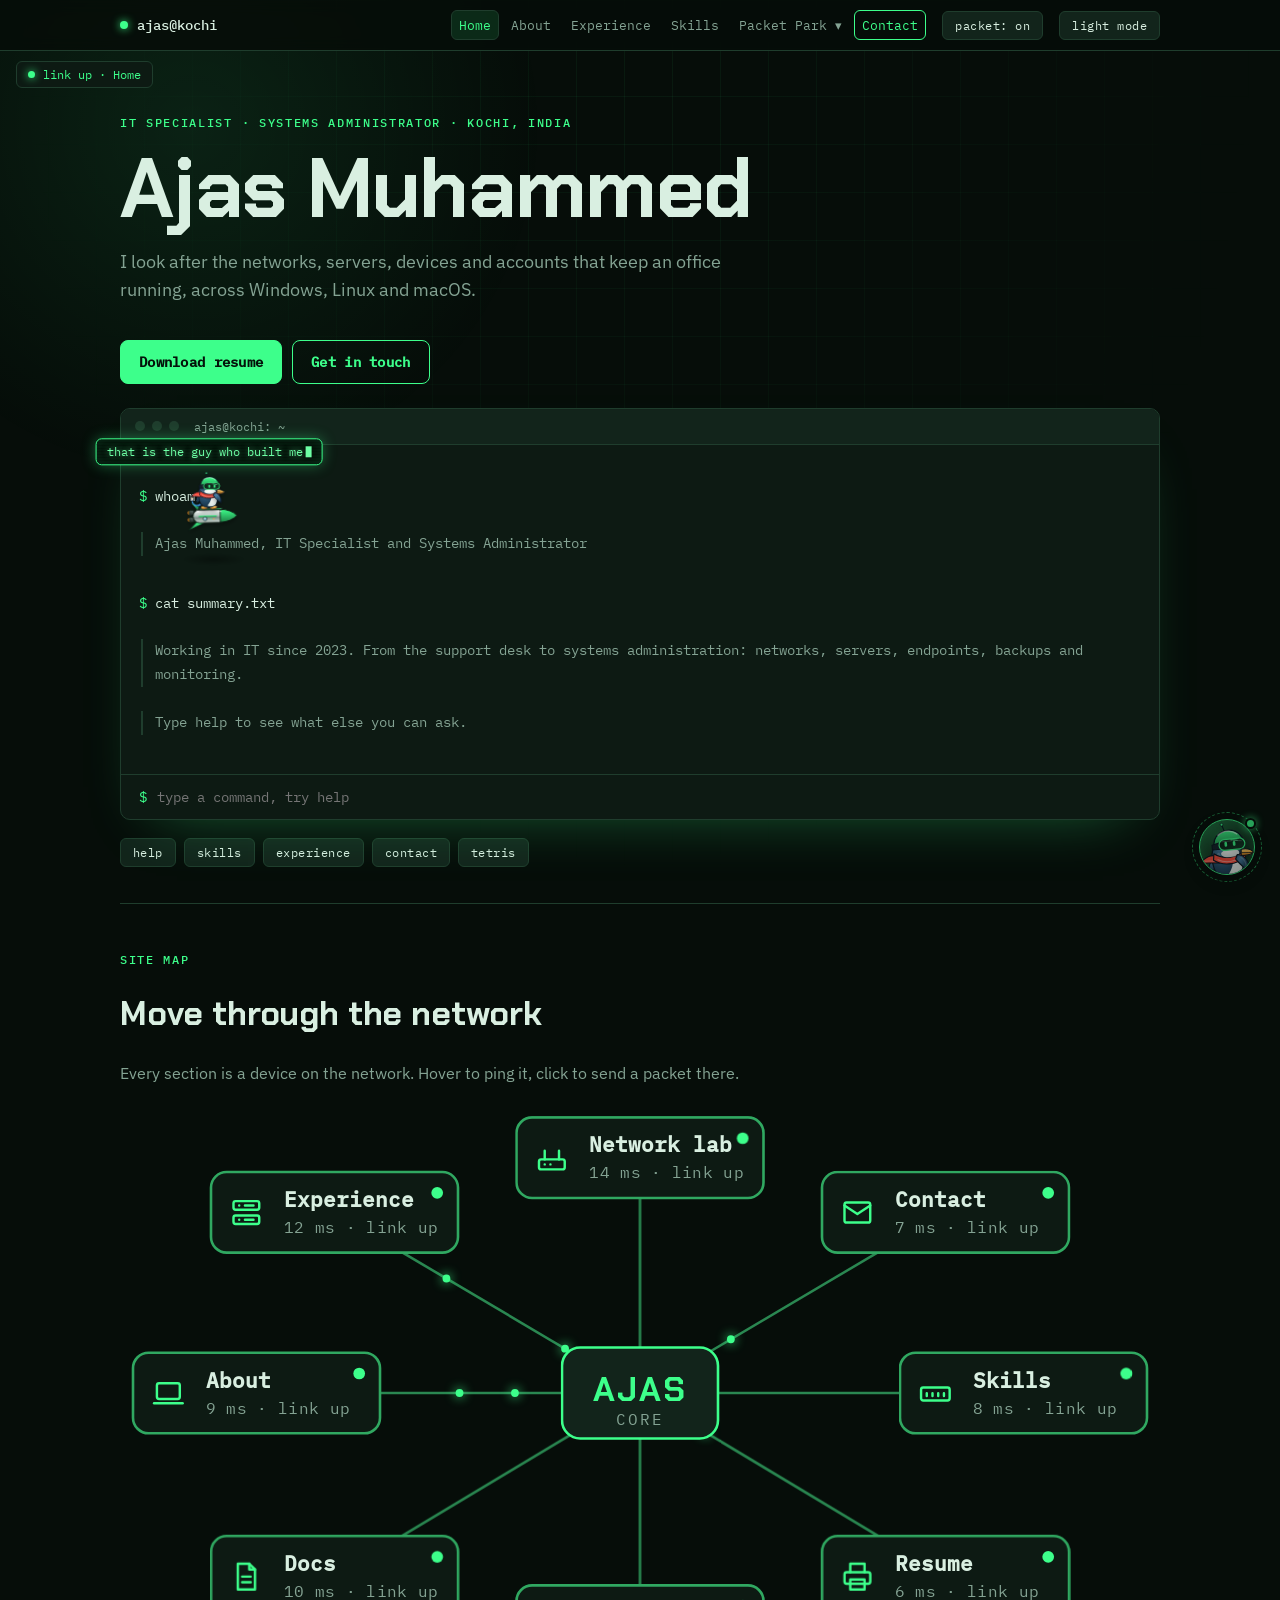
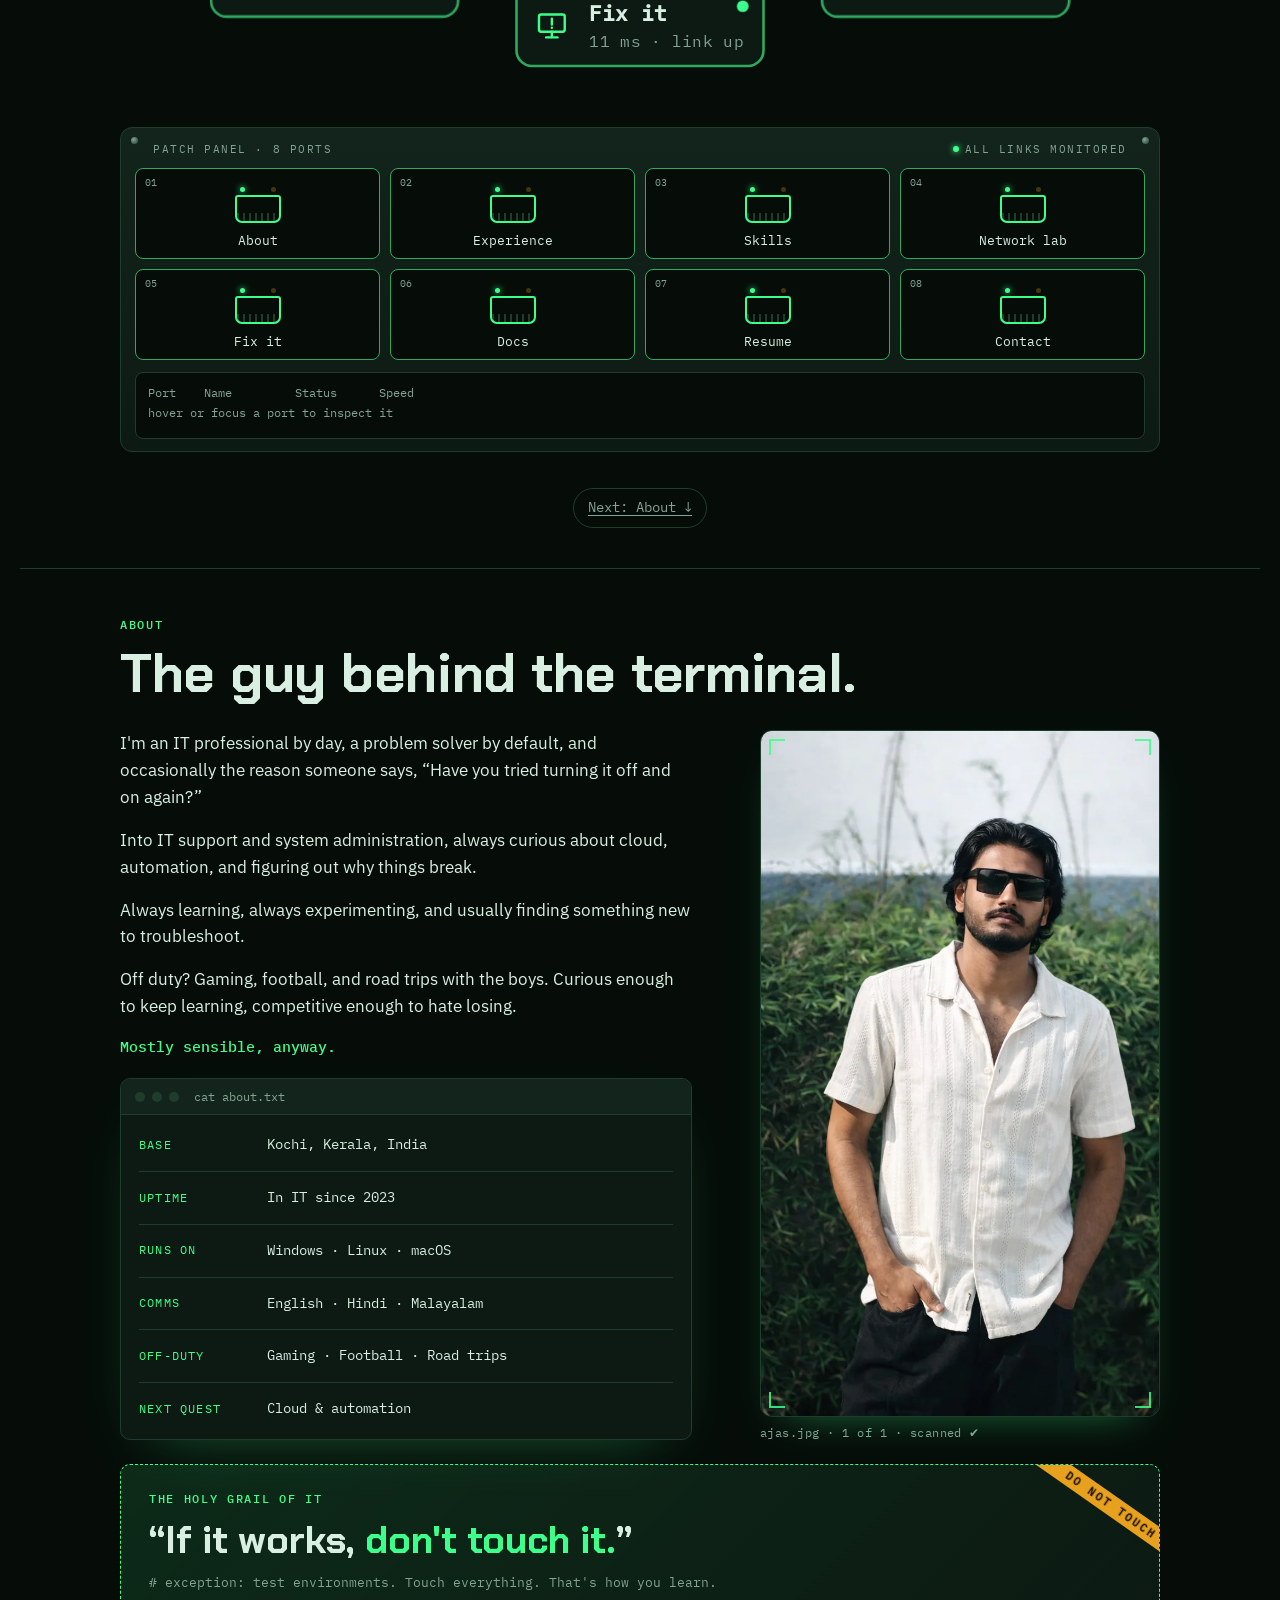
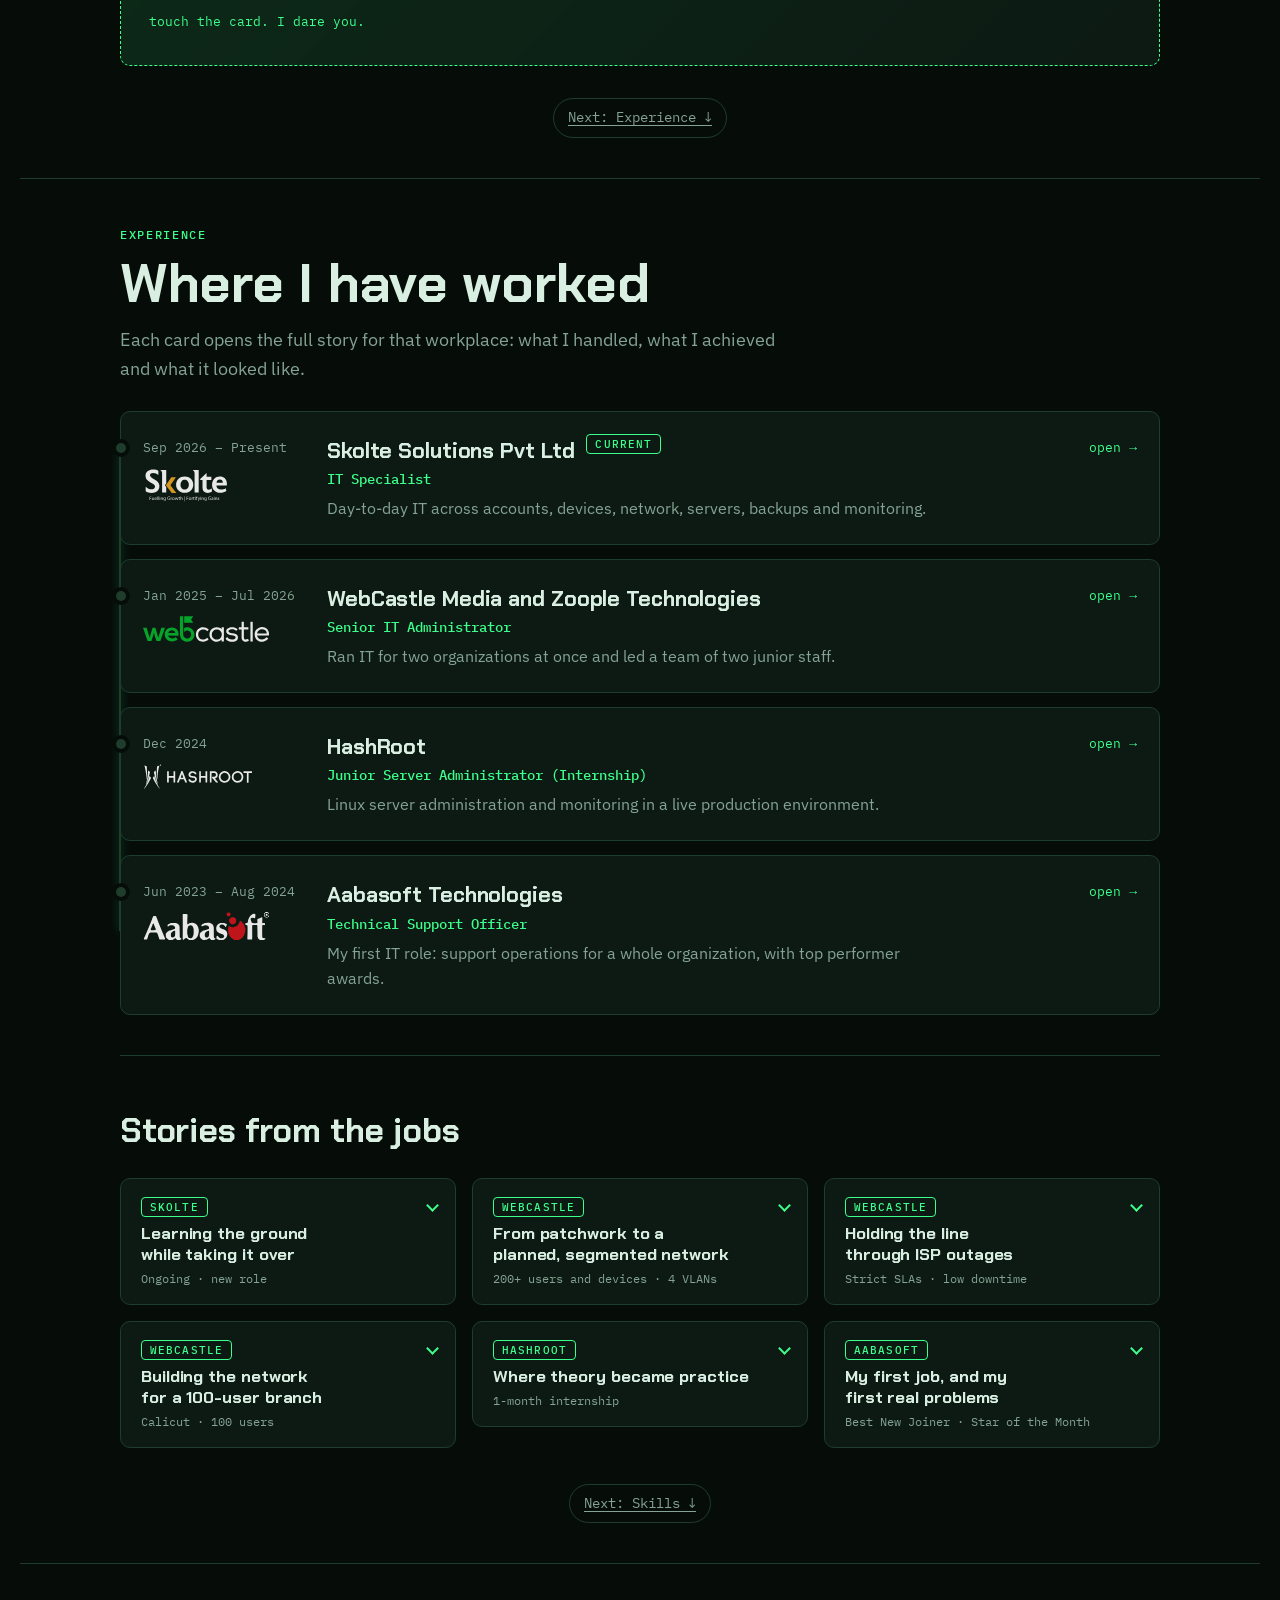
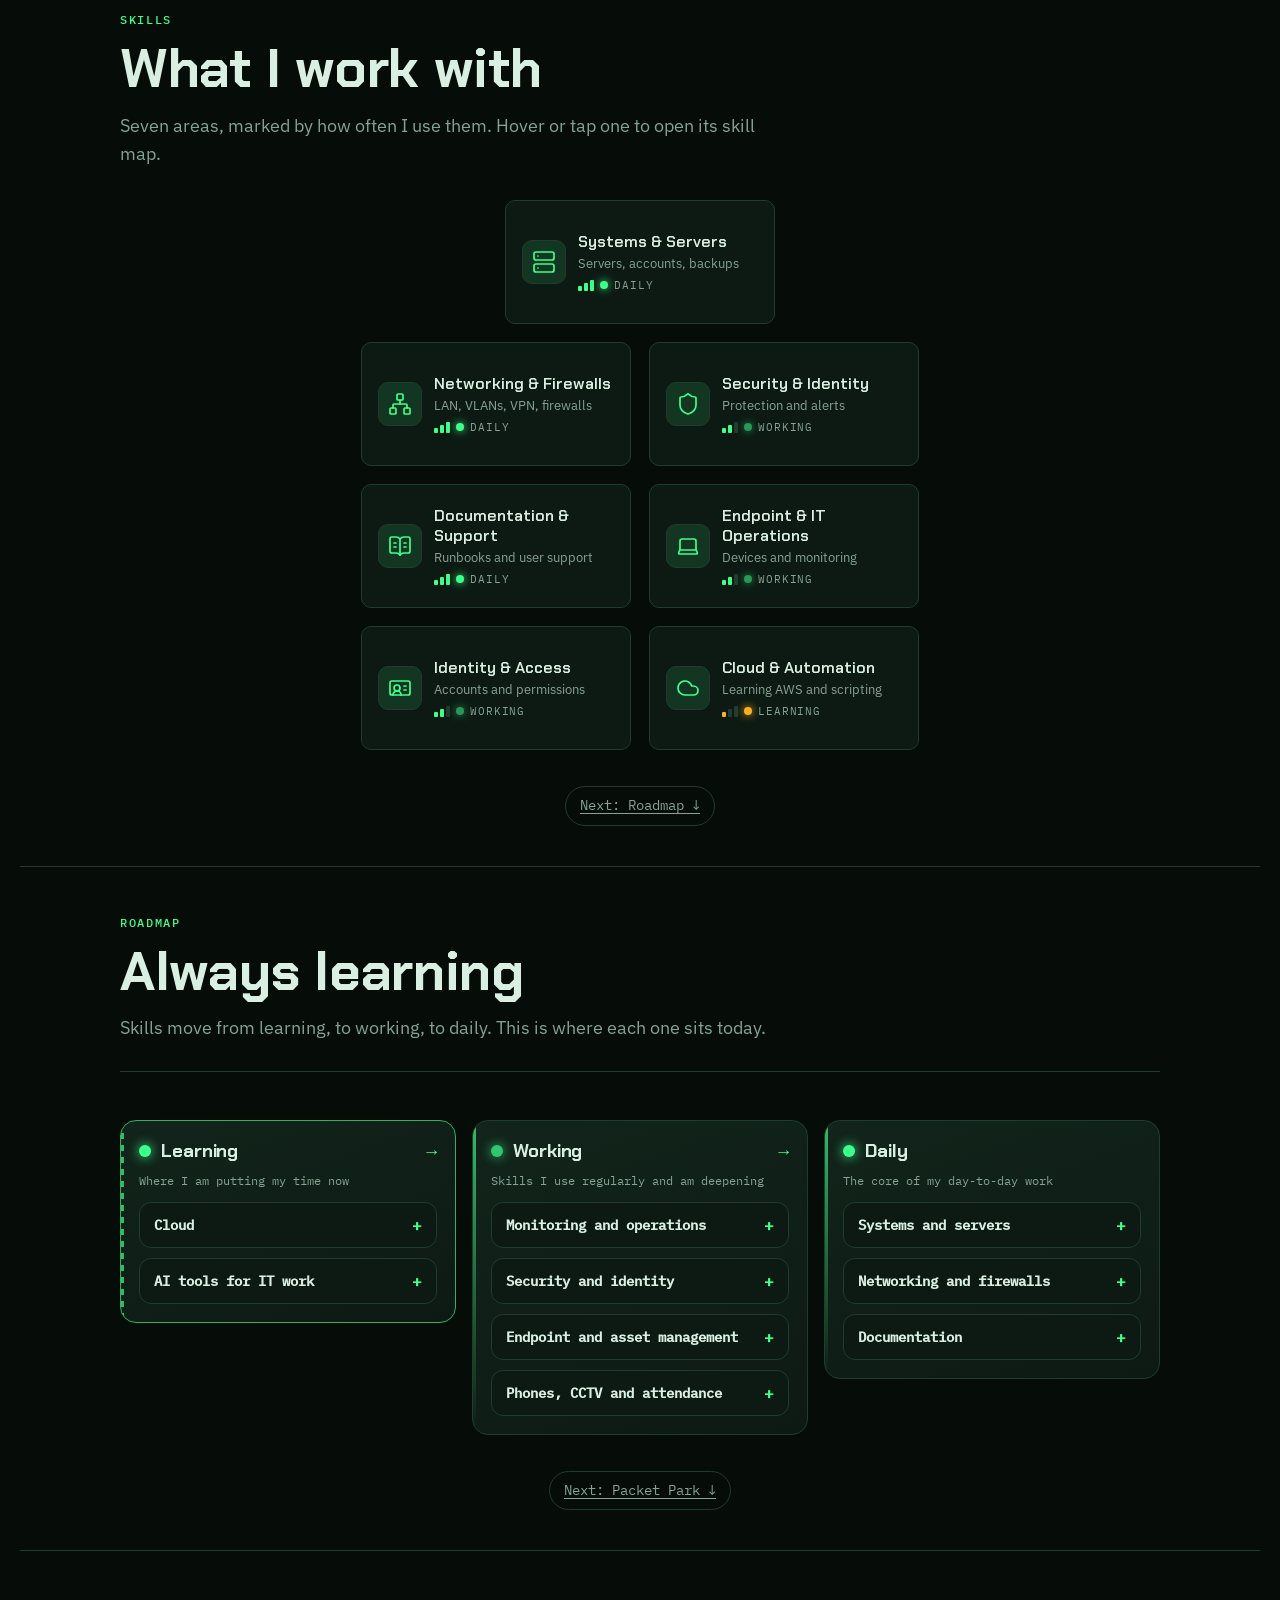
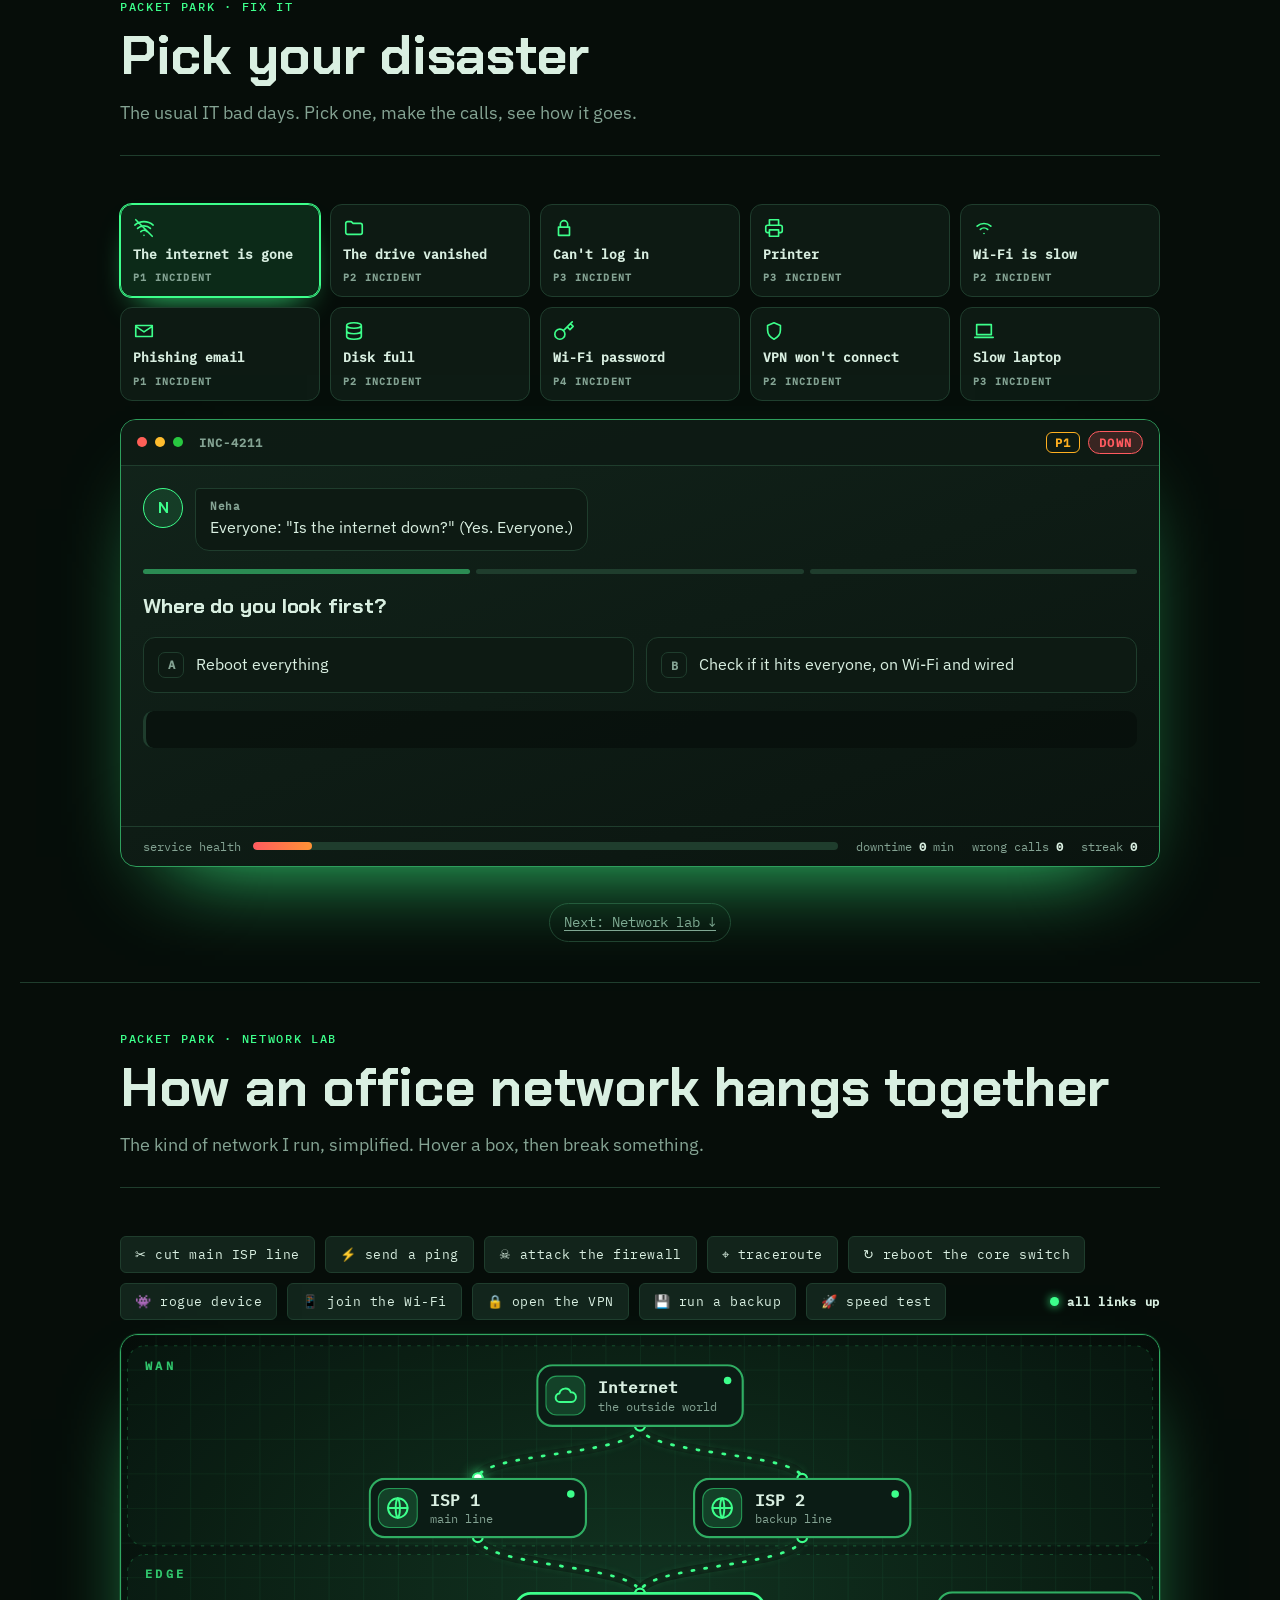
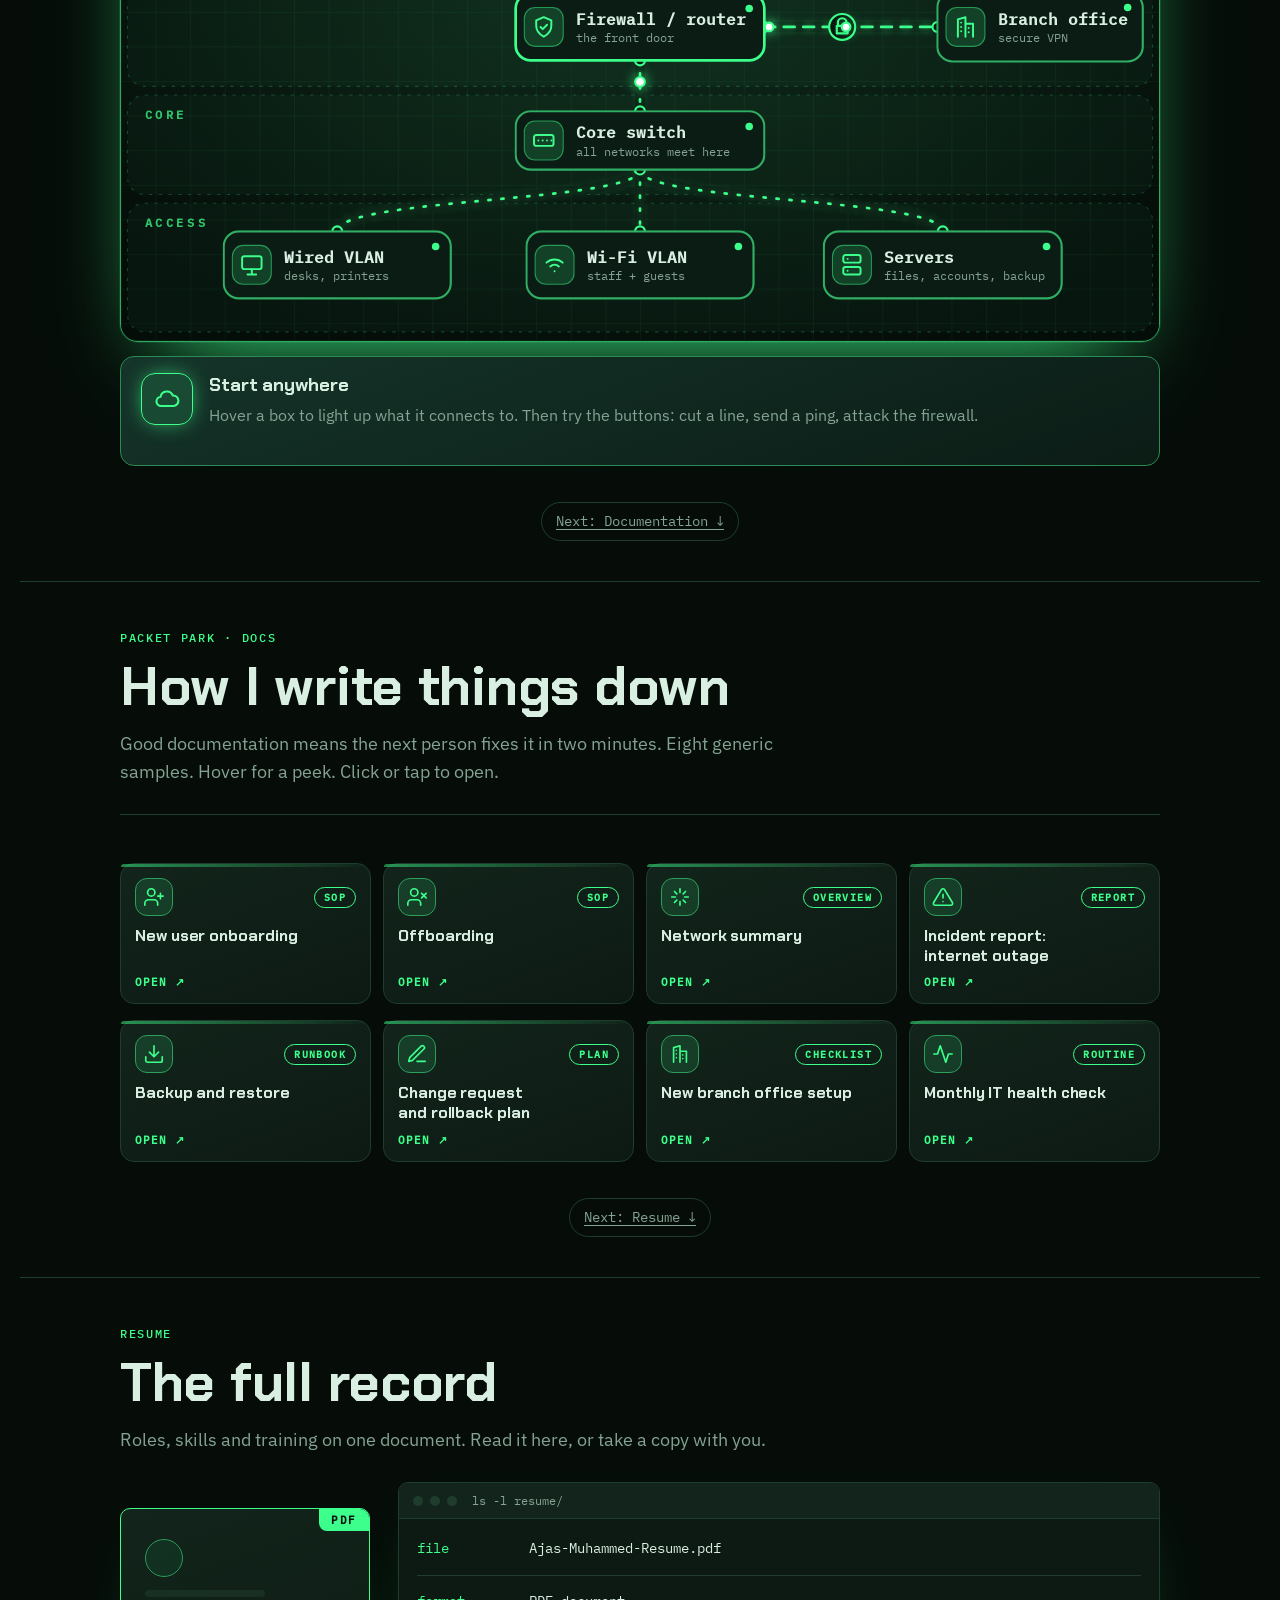
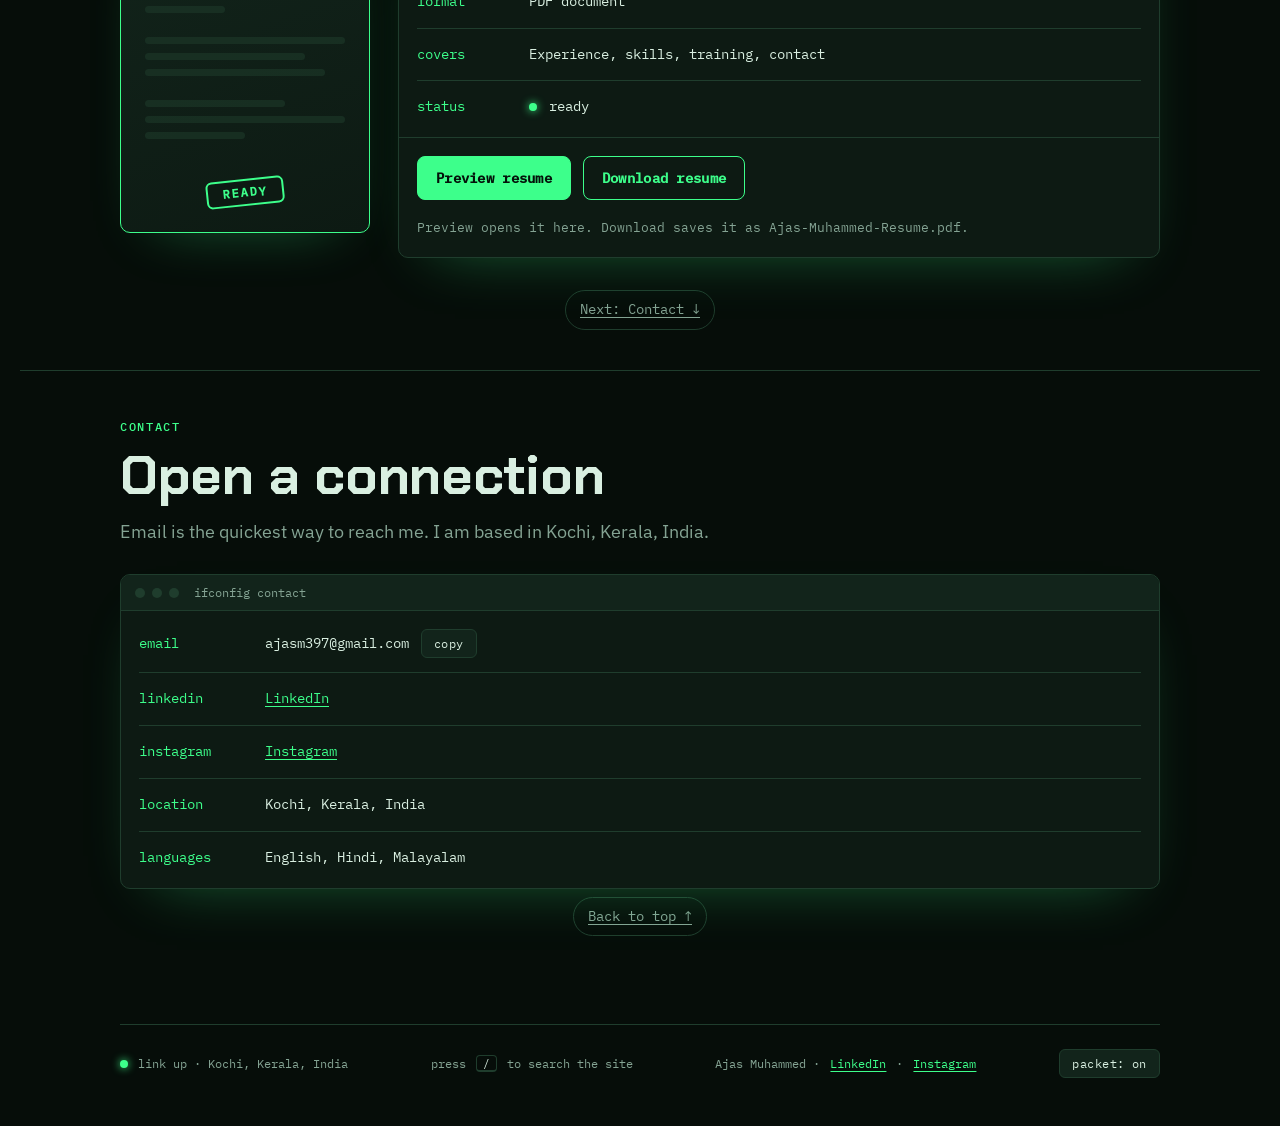
==== index.html @ b1656388 "About: use the hedge portrait, align portrait with text and facts columns Co-Authored-By: Claude Son" ====
<!doctype html>
<html lang="en">
<head>
<meta charset="utf-8">
<meta name="viewport" content="width=device-width, initial-scale=1, viewport-fit=cover">
<title>Ajas Muhammed | IT Specialist & Systems Administrator, Kochi</title>
<meta name="description" content="Ajas Muhammed, IT Specialist and Systems Administrator in Kochi, India. Servers, networks, endpoints, backups and monitoring, shown in a terminal-style portfolio with a network lab and a troubleshooting game.">
<meta name="theme-color" content="#060d09" media="(prefers-color-scheme: dark)"><meta name="theme-color" content="#eef4f0" media="(prefers-color-scheme: light)">
<link rel="icon" type="image/svg+xml" href="favicon.svg"><link rel="canonical" href="https://ajasmhd.in/">
<meta property="og:type" content="website"><meta property="og:site_name" content="Ajas Muhammed"><meta property="og:title" content="Ajas Muhammed | IT Specialist & Systems Administrator, Kochi"><meta property="og:description" content="Ajas Muhammed, IT Specialist and Systems Administrator in Kochi, India. Servers, networks, endpoints, backups and monitoring, shown in a terminal-style portfolio with a network lab and a troubleshooting game."><meta property="og:url" content="https://ajasmhd.in/"><meta property="og:image" content="https://ajasmhd.in/og.png"><meta property="og:image:width" content="1200"><meta property="og:image:height" content="630">
<meta name="twitter:card" content="summary_large_image"><meta name="twitter:title" content="Ajas Muhammed | IT Specialist & Systems Administrator, Kochi"><meta name="twitter:description" content="Ajas Muhammed, IT Specialist and Systems Administrator in Kochi, India. Servers, networks, endpoints, backups and monitoring, shown in a terminal-style portfolio with a network lab and a troubleshooting game."><meta name="twitter:image" content="https://ajasmhd.in/og.png">
<script type="application/ld+json">{"@context":"https://schema.org","@type":"Person","name":"Ajas Muhammed","jobTitle":"IT Specialist and Systems Administrator","address":{"@type":"PostalAddress","addressLocality":"Kochi","addressRegion":"Kerala","addressCountry":"IN"},"url":"https://ajasmhd.in/","sameAs":["https://www.linkedin.com/in/ajas-muhammed-pa-1413881bb"]}</script>
<link rel="stylesheet" href="fonts.css">
<link rel="stylesheet" href="styles.css"><script src="theme.js"></script><script>try{if(!sessionStorage.getItem("boot")&&!matchMedia("(prefers-reduced-motion: reduce)").matches&&(!location.hash||/^#home/.test(location.hash)))document.documentElement.classList.add("booting")}catch(e){}</script>
</head>
<body>
<a class="skip" href="#main">Skip to content</a>
<div class="linkbar" aria-hidden="true"></div>
<header class="top"><div class="wrap bar">
<a class="brand" href="index.html#home"><span class="led" aria-hidden="true"></span>ajas@kochi</a>
<nav class="nav" aria-label="Main">
<a href="index.html#home">Home</a><a href="index.html#about">About</a><a href="index.html#experience">Experience</a><a href="index.html#skills">Skills</a><div class="dd"><button class="dd-b" type="button" aria-haspopup="true" aria-expanded="false">Packet Park <span aria-hidden="true">▾</span></button><div class="dd-m"><a href="index.html#fixit">Fix it</a><a href="index.html#lab">Network lab</a><a href="index.html#docs">Docs</a></div></div><a class="cta" href="index.html#contact">Contact</a>
</nav>
<button class="chip" id="pilot-toggle-top" data-packet type="button" aria-pressed="true" aria-label="Turn Packet the penguin on or off">packet: on</button>
<button class="chip" id="theme" type="button" aria-label="Switch colour theme">light mode</button>
</div></header>
<main id="main" tabindex="-1">
<section class="part" id="home">
<section class="wrap hero">
<p class="eyebrow">IT specialist · Systems administrator · Kochi, India</p>
<h1>Ajas Muhammed</h1>
<p class="lede">I look after the networks, servers, devices and accounts that keep an office running, across Windows, Linux and macOS.</p>
<p class="hero-act"><a class="btn" href="Ajas-Muhammed-Resume.pdf" download="Ajas-Muhammed-Resume.pdf">Download resume</a><a class="btn ghost" href="index.html#contact">Get in touch</a></p>
<div class="term" id="term">
<div class="term-bar"><i></i><i></i><i></i><span>ajas@kochi: ~</span></div>
<div class="term-body" id="out" aria-live="polite">
<div class="line"><span class="ps">$ </span><span class="type t1">whoami</span></div>
<div class="res r1">Ajas Muhammed, IT Specialist and Systems Administrator</div>
<div class="line l2"><span class="ps">$ </span><span class="type t2">cat summary.txt</span></div>
<div class="res r2">Working in IT since 2023. From the support desk to systems administration: networks, servers, endpoints, backups and monitoring.</div>
<div class="res r3">Type help to see what else you can ask.</div>
</div>
<form class="prompt" id="form" autocomplete="off"><label for="cmd" class="ps">$</label><input id="cmd" type="text" spellcheck="false" autocapitalize="off" placeholder="type a command, try help"></form>
</div>
<div class="hint">
<button class="chip" type="button" data-run="help">help</button>
<button class="chip" type="button" data-run="skills">skills</button>
<button class="chip" type="button" data-run="experience">experience</button>
<button class="chip" type="button" data-run="contact">contact</button>
<button class="chip" type="button" data-run="tetris">tetris</button>
</div>
</section>
<section class="wrap block" id="map">
<p class="eyebrow">Site map</p>
<h2>Move through the network</h2>
<p class="lead">Every section is a device on the network. Hover to ping it, click to send a packet there.</p>
<div class="mapwrap"><svg class="map pre map-d" id="dmap" viewBox="0 0 800 440" role="group" aria-label="Site map. Eight sections, each a device on the network."><a class="dv" href="index.html#about" style="--i:0" aria-label="About, who is this guy, 9 ms · link up"><path class="cab" id="d0" d="M400 220 L105.0 220.0"/><circle class="pkt" r="3"><animateMotion dur="3.40s" begin="-0.00s" repeatCount="indefinite"><mpath href="#d0"/></animateMotion></circle><circle class="pkt" r="3"><animateMotion dur="4.60s" begin="-1.50s" repeatCount="indefinite" keyPoints="1;0" keyTimes="0;1" calcMode="linear"><mpath href="#d0"/></animateMotion></circle><rect class="bx" x="10" y="189" width="190" height="62" rx="12"/><g class="ic" transform="translate(24 207) scale(1.1)" fill="none" stroke="currentColor" stroke-width="1.7" stroke-linecap="round" stroke-linejoin="round"><rect x="4" y="5" width="16" height="11" rx="1.5"/><path d="M2 19h20"/></g><text class="lb" x="66" y="216">About</text><text class="s0" x="66" y="236">booting…</text><text class="s1" x="66" y="236">9 ms · link up</text><text class="s2" x="66" y="236">who is this guy</text><circle class="dot" cx="184" cy="205" r="4.5"/></a><a class="dv" href="index.html#experience" style="--i:1" aria-label="Experience, where I have worked, 12 ms · link up"><path class="cab" id="d1" d="M400 220 L165.0 81.0"/><circle class="pkt" r="3"><animateMotion dur="3.63s" begin="-0.70s" repeatCount="indefinite"><mpath href="#d1"/></animateMotion></circle><circle class="pkt" r="3"><animateMotion dur="4.77s" begin="-2.00s" repeatCount="indefinite" keyPoints="1;0" keyTimes="0;1" calcMode="linear"><mpath href="#d1"/></animateMotion></circle><rect class="bx" x="70" y="50" width="190" height="62" rx="12"/><g class="ic" transform="translate(84 68) scale(1.1)" fill="none" stroke="currentColor" stroke-width="1.7" stroke-linecap="round" stroke-linejoin="round"><rect x="3" y="4" width="18" height="6" rx="1.5"/><rect x="3" y="14" width="18" height="6" rx="1.5"/><path d="M7 7h.01M7 17h.01M11 7h6M11 17h6"/></g><text class="lb" x="126" y="77">Experience</text><text class="s0" x="126" y="97">booting…</text><text class="s1" x="126" y="97">12 ms · link up</text><text class="s2" x="126" y="97">where I have worked</text><circle class="dot" cx="244" cy="66" r="4.5"/></a><a class="dv" href="index.html#skills" style="--i:2" aria-label="Skills, what I run, 8 ms · link up"><path class="cab" id="d2" d="M400 220 L695.0 220.0"/><circle class="pkt" r="3"><animateMotion dur="3.86s" begin="-1.40s" repeatCount="indefinite"><mpath href="#d2"/></animateMotion></circle><circle class="pkt" r="3"><animateMotion dur="4.94s" begin="-2.50s" repeatCount="indefinite" keyPoints="1;0" keyTimes="0;1" calcMode="linear"><mpath href="#d2"/></animateMotion></circle><rect class="bx" x="600" y="189" width="190" height="62" rx="12"/><g class="ic" transform="translate(614 207) scale(1.1)" fill="none" stroke="currentColor" stroke-width="1.7" stroke-linecap="round" stroke-linejoin="round"><rect x="2" y="8" width="20" height="9" rx="1.5"/><path d="M6 12v2M10 12v2M14 12v2M18 12v2"/></g><text class="lb" x="656" y="216">Skills</text><text class="s0" x="656" y="236">booting…</text><text class="s1" x="656" y="236">8 ms · link up</text><text class="s2" x="656" y="236">what I run</text><circle class="dot" cx="774" cy="205" r="4.5"/></a><a class="dv" href="index.html#lab" style="--i:3" aria-label="Network lab, poke a live network, 14 ms · link up"><path class="cab" id="d3" d="M400 220 L400.0 39.0"/><circle class="pkt" r="3"><animateMotion dur="4.09s" begin="-2.10s" repeatCount="indefinite"><mpath href="#d3"/></animateMotion></circle><circle class="pkt" r="3"><animateMotion dur="5.11s" begin="-3.00s" repeatCount="indefinite" keyPoints="1;0" keyTimes="0;1" calcMode="linear"><mpath href="#d3"/></animateMotion></circle><rect class="bx" x="305" y="8" width="190" height="62" rx="12"/><g class="ic" transform="translate(319 26) scale(1.1)" fill="none" stroke="currentColor" stroke-width="1.7" stroke-linecap="round" stroke-linejoin="round"><rect x="3" y="13" width="18" height="7" rx="1.5"/><path d="M7 16.5h.01M11 16.5h.01M7 13V7M17 13V7"/></g><text class="lb" x="361" y="35">Network lab</text><text class="s0" x="361" y="55">booting…</text><text class="s1" x="361" y="55">14 ms · link up</text><text class="s2" x="361" y="55">poke a live network</text><circle class="dot" cx="479" cy="24" r="4.5"/></a><a class="dv" href="index.html#fixit" style="--i:4" aria-label="Fix it, break it, fix it, 11 ms · link up"><path class="cab" id="d4" d="M400 220 L400.0 399.0"/><circle class="pkt" r="3"><animateMotion dur="4.32s" begin="-2.80s" repeatCount="indefinite"><mpath href="#d4"/></animateMotion></circle><circle class="pkt" r="3"><animateMotion dur="5.28s" begin="-3.50s" repeatCount="indefinite" keyPoints="1;0" keyTimes="0;1" calcMode="linear"><mpath href="#d4"/></animateMotion></circle><rect class="bx" x="305" y="368" width="190" height="62" rx="12"/><g class="ic" transform="translate(319 386) scale(1.1)" fill="none" stroke="currentColor" stroke-width="1.7" stroke-linecap="round" stroke-linejoin="round"><rect x="3" y="4" width="18" height="12" rx="1.5"/><path d="M8 20h8M12 16v4M12 7v4M12 13.2h.01"/></g><text class="lb" x="361" y="395">Fix it</text><text class="s0" x="361" y="415">booting…</text><text class="s1" x="361" y="415">11 ms · link up</text><text class="s2" x="361" y="415">break it, fix it</text><circle class="dot" cx="479" cy="384" r="4.5"/></a><a class="dv" href="index.html#docs" style="--i:5" aria-label="Docs, how I write it down, 10 ms · link up"><path class="cab" id="d5" d="M400 220 L165.0 361.0"/><circle class="pkt" r="3"><animateMotion dur="4.55s" begin="-3.50s" repeatCount="indefinite"><mpath href="#d5"/></animateMotion></circle><circle class="pkt" r="3"><animateMotion dur="5.45s" begin="-4.00s" repeatCount="indefinite" keyPoints="1;0" keyTimes="0;1" calcMode="linear"><mpath href="#d5"/></animateMotion></circle><rect class="bx" x="70" y="330" width="190" height="62" rx="12"/><g class="ic" transform="translate(84 348) scale(1.1)" fill="none" stroke="currentColor" stroke-width="1.7" stroke-linecap="round" stroke-linejoin="round"><path d="M6 3h8l4 4v14H6z"/><path d="M14 3v4h4M9 12h6M9 16h6"/></g><text class="lb" x="126" y="357">Docs</text><text class="s0" x="126" y="377">booting…</text><text class="s1" x="126" y="377">10 ms · link up</text><text class="s2" x="126" y="377">how I write it down</text><circle class="dot" cx="244" cy="346" r="4.5"/></a><a class="dv" href="index.html#resume" style="--i:6" aria-label="Resume, the PDF, 6 ms · link up"><path class="cab" id="d6" d="M400 220 L635.0 361.0"/><circle class="pkt" r="3"><animateMotion dur="4.78s" begin="-4.20s" repeatCount="indefinite"><mpath href="#d6"/></animateMotion></circle><circle class="pkt" r="3"><animateMotion dur="5.62s" begin="-4.50s" repeatCount="indefinite" keyPoints="1;0" keyTimes="0;1" calcMode="linear"><mpath href="#d6"/></animateMotion></circle><rect class="bx" x="540" y="330" width="190" height="62" rx="12"/><g class="ic" transform="translate(554 348) scale(1.1)" fill="none" stroke="currentColor" stroke-width="1.7" stroke-linecap="round" stroke-linejoin="round"><path d="M7 9V3h10v6"/><rect x="3" y="9" width="18" height="8" rx="1.5"/><rect x="7" y="14" width="10" height="7"/></g><text class="lb" x="596" y="357">Resume</text><text class="s0" x="596" y="377">booting…</text><text class="s1" x="596" y="377">6 ms · link up</text><text class="s2" x="596" y="377">the PDF</text><circle class="dot" cx="714" cy="346" r="4.5"/></a><a class="dv" href="index.html#contact" style="--i:7" aria-label="Contact, say hello, 7 ms · link up"><path class="cab" id="d7" d="M400 220 L635.0 81.0"/><circle class="pkt" r="3"><animateMotion dur="5.01s" begin="-4.90s" repeatCount="indefinite"><mpath href="#d7"/></animateMotion></circle><circle class="pkt" r="3"><animateMotion dur="5.79s" begin="-5.00s" repeatCount="indefinite" keyPoints="1;0" keyTimes="0;1" calcMode="linear"><mpath href="#d7"/></animateMotion></circle><rect class="bx" x="540" y="50" width="190" height="62" rx="12"/><g class="ic" transform="translate(554 68) scale(1.1)" fill="none" stroke="currentColor" stroke-width="1.7" stroke-linecap="round" stroke-linejoin="round"><rect x="3" y="5" width="18" height="14" rx="1.5"/><path d="M3 7l9 6 9-6"/></g><text class="lb" x="596" y="77">Contact</text><text class="s0" x="596" y="97">booting…</text><text class="s1" x="596" y="97">7 ms · link up</text><text class="s2" x="596" y="97">say hello</text><circle class="dot" cx="714" cy="66" r="4.5"/></a><rect class="core-ring" x="340" y="185" width="120" height="70" rx="14"/><rect class="core" x="340" y="185" width="120" height="70" rx="14"/><text class="core-t" x="400.0" y="226.0">AJAS</text><text class="core-s" x="400.0" y="245.0">CORE</text></svg><svg class="map pre map-m" id="mmap" viewBox="0 0 400 440" role="group" aria-label="Site map. Eight sections, each a device on the network."><a class="dv" href="index.html#about" style="--i:0" aria-label="About, who is this guy, 9 ms · link up"><path class="cab" id="m0" d="M200 62 V127.0 H198"/><circle class="pkt" r="3"><animateMotion dur="3.40s" begin="-0.00s" repeatCount="indefinite"><mpath href="#m0"/></animateMotion></circle><circle class="pkt" r="3"><animateMotion dur="4.60s" begin="-1.50s" repeatCount="indefinite" keyPoints="1;0" keyTimes="0;1" calcMode="linear"><mpath href="#m0"/></animateMotion></circle><rect class="bx" x="8" y="96" width="190" height="62" rx="12"/><g class="ic" transform="translate(22 114) scale(1.1)" fill="none" stroke="currentColor" stroke-width="1.7" stroke-linecap="round" stroke-linejoin="round"><rect x="4" y="5" width="16" height="11" rx="1.5"/><path d="M2 19h20"/></g><text class="lb" x="64" y="123">About</text><text class="s0" x="64" y="143">booting…</text><text class="s1" x="64" y="143">9 ms · link up</text><text class="s2" x="64" y="143">who is this guy</text><circle class="dot" cx="182" cy="112" r="4.5"/></a><a class="dv" href="index.html#experience" style="--i:1" aria-label="Experience, where I have worked, 12 ms · link up"><path class="cab" id="m1" d="M200 62 V127.0 H202"/><circle class="pkt" r="3"><animateMotion dur="3.63s" begin="-0.70s" repeatCount="indefinite"><mpath href="#m1"/></animateMotion></circle><circle class="pkt" r="3"><animateMotion dur="4.77s" begin="-2.00s" repeatCount="indefinite" keyPoints="1;0" keyTimes="0;1" calcMode="linear"><mpath href="#m1"/></animateMotion></circle><rect class="bx" x="202" y="96" width="190" height="62" rx="12"/><g class="ic" transform="translate(216 114) scale(1.1)" fill="none" stroke="currentColor" stroke-width="1.7" stroke-linecap="round" stroke-linejoin="round"><rect x="3" y="4" width="18" height="6" rx="1.5"/><rect x="3" y="14" width="18" height="6" rx="1.5"/><path d="M7 7h.01M7 17h.01M11 7h6M11 17h6"/></g><text class="lb" x="258" y="123">Experience</text><text class="s0" x="258" y="143">booting…</text><text class="s1" x="258" y="143">12 ms · link up</text><text class="s2" x="258" y="143">where I have worked</text><circle class="dot" cx="376" cy="112" r="4.5"/></a><a class="dv" href="index.html#skills" style="--i:2" aria-label="Skills, what I run, 8 ms · link up"><path class="cab" id="m2" d="M200 62 V215.0 H198"/><circle class="pkt" r="3"><animateMotion dur="3.86s" begin="-1.40s" repeatCount="indefinite"><mpath href="#m2"/></animateMotion></circle><circle class="pkt" r="3"><animateMotion dur="4.94s" begin="-2.50s" repeatCount="indefinite" keyPoints="1;0" keyTimes="0;1" calcMode="linear"><mpath href="#m2"/></animateMotion></circle><rect class="bx" x="8" y="184" width="190" height="62" rx="12"/><g class="ic" transform="translate(22 202) scale(1.1)" fill="none" stroke="currentColor" stroke-width="1.7" stroke-linecap="round" stroke-linejoin="round"><rect x="2" y="8" width="20" height="9" rx="1.5"/><path d="M6 12v2M10 12v2M14 12v2M18 12v2"/></g><text class="lb" x="64" y="211">Skills</text><text class="s0" x="64" y="231">booting…</text><text class="s1" x="64" y="231">8 ms · link up</text><text class="s2" x="64" y="231">what I run</text><circle class="dot" cx="182" cy="200" r="4.5"/></a><a class="dv" href="index.html#lab" style="--i:3" aria-label="Network lab, poke a live network, 14 ms · link up"><path class="cab" id="m3" d="M200 62 V215.0 H202"/><circle class="pkt" r="3"><animateMotion dur="4.09s" begin="-2.10s" repeatCount="indefinite"><mpath href="#m3"/></animateMotion></circle><circle class="pkt" r="3"><animateMotion dur="5.11s" begin="-3.00s" repeatCount="indefinite" keyPoints="1;0" keyTimes="0;1" calcMode="linear"><mpath href="#m3"/></animateMotion></circle><rect class="bx" x="202" y="184" width="190" height="62" rx="12"/><g class="ic" transform="translate(216 202) scale(1.1)" fill="none" stroke="currentColor" stroke-width="1.7" stroke-linecap="round" stroke-linejoin="round"><rect x="3" y="13" width="18" height="7" rx="1.5"/><path d="M7 16.5h.01M11 16.5h.01M7 13V7M17 13V7"/></g><text class="lb" x="258" y="211">Network lab</text><text class="s0" x="258" y="231">booting…</text><text class="s1" x="258" y="231">14 ms · link up</text><text class="s2" x="258" y="231">poke a live network</text><circle class="dot" cx="376" cy="200" r="4.5"/></a><a class="dv" href="index.html#fixit" style="--i:4" aria-label="Fix it, break it, fix it, 11 ms · link up"><path class="cab" id="m4" d="M200 62 V303.0 H198"/><circle class="pkt" r="3"><animateMotion dur="4.32s" begin="-2.80s" repeatCount="indefinite"><mpath href="#m4"/></animateMotion></circle><circle class="pkt" r="3"><animateMotion dur="5.28s" begin="-3.50s" repeatCount="indefinite" keyPoints="1;0" keyTimes="0;1" calcMode="linear"><mpath href="#m4"/></animateMotion></circle><rect class="bx" x="8" y="272" width="190" height="62" rx="12"/><g class="ic" transform="translate(22 290) scale(1.1)" fill="none" stroke="currentColor" stroke-width="1.7" stroke-linecap="round" stroke-linejoin="round"><rect x="3" y="4" width="18" height="12" rx="1.5"/><path d="M8 20h8M12 16v4M12 7v4M12 13.2h.01"/></g><text class="lb" x="64" y="299">Fix it</text><text class="s0" x="64" y="319">booting…</text><text class="s1" x="64" y="319">11 ms · link up</text><text class="s2" x="64" y="319">break it, fix it</text><circle class="dot" cx="182" cy="288" r="4.5"/></a><a class="dv" href="index.html#docs" style="--i:5" aria-label="Docs, how I write it down, 10 ms · link up"><path class="cab" id="m5" d="M200 62 V303.0 H202"/><circle class="pkt" r="3"><animateMotion dur="4.55s" begin="-3.50s" repeatCount="indefinite"><mpath href="#m5"/></animateMotion></circle><circle class="pkt" r="3"><animateMotion dur="5.45s" begin="-4.00s" repeatCount="indefinite" keyPoints="1;0" keyTimes="0;1" calcMode="linear"><mpath href="#m5"/></animateMotion></circle><rect class="bx" x="202" y="272" width="190" height="62" rx="12"/><g class="ic" transform="translate(216 290) scale(1.1)" fill="none" stroke="currentColor" stroke-width="1.7" stroke-linecap="round" stroke-linejoin="round"><path d="M6 3h8l4 4v14H6z"/><path d="M14 3v4h4M9 12h6M9 16h6"/></g><text class="lb" x="258" y="299">Docs</text><text class="s0" x="258" y="319">booting…</text><text class="s1" x="258" y="319">10 ms · link up</text><text class="s2" x="258" y="319">how I write it down</text><circle class="dot" cx="376" cy="288" r="4.5"/></a><a class="dv" href="index.html#resume" style="--i:6" aria-label="Resume, the PDF, 6 ms · link up"><path class="cab" id="m6" d="M200 62 V391.0 H198"/><circle class="pkt" r="3"><animateMotion dur="4.78s" begin="-4.20s" repeatCount="indefinite"><mpath href="#m6"/></animateMotion></circle><circle class="pkt" r="3"><animateMotion dur="5.62s" begin="-4.50s" repeatCount="indefinite" keyPoints="1;0" keyTimes="0;1" calcMode="linear"><mpath href="#m6"/></animateMotion></circle><rect class="bx" x="8" y="360" width="190" height="62" rx="12"/><g class="ic" transform="translate(22 378) scale(1.1)" fill="none" stroke="currentColor" stroke-width="1.7" stroke-linecap="round" stroke-linejoin="round"><path d="M7 9V3h10v6"/><rect x="3" y="9" width="18" height="8" rx="1.5"/><rect x="7" y="14" width="10" height="7"/></g><text class="lb" x="64" y="387">Resume</text><text class="s0" x="64" y="407">booting…</text><text class="s1" x="64" y="407">6 ms · link up</text><text class="s2" x="64" y="407">the PDF</text><circle class="dot" cx="182" cy="376" r="4.5"/></a><a class="dv" href="index.html#contact" style="--i:7" aria-label="Contact, say hello, 7 ms · link up"><path class="cab" id="m7" d="M200 62 V391.0 H202"/><circle class="pkt" r="3"><animateMotion dur="5.01s" begin="-4.90s" repeatCount="indefinite"><mpath href="#m7"/></animateMotion></circle><circle class="pkt" r="3"><animateMotion dur="5.79s" begin="-5.00s" repeatCount="indefinite" keyPoints="1;0" keyTimes="0;1" calcMode="linear"><mpath href="#m7"/></animateMotion></circle><rect class="bx" x="202" y="360" width="190" height="62" rx="12"/><g class="ic" transform="translate(216 378) scale(1.1)" fill="none" stroke="currentColor" stroke-width="1.7" stroke-linecap="round" stroke-linejoin="round"><rect x="3" y="5" width="18" height="14" rx="1.5"/><path d="M3 7l9 6 9-6"/></g><text class="lb" x="258" y="387">Contact</text><text class="s0" x="258" y="407">booting…</text><text class="s1" x="258" y="407">7 ms · link up</text><text class="s2" x="258" y="407">say hello</text><circle class="dot" cx="376" cy="376" r="4.5"/></a><rect class="core-ring" x="130" y="8" width="140" height="54" rx="14"/><rect class="core" x="130" y="8" width="140" height="54" rx="14"/><text class="core-t" x="200.0" y="41.0">AJAS</text><text class="core-s" x="200.0" y="60.0">CORE</text></svg></div>
<div class="pp" role="group" aria-label="Patch panel: jump to a section"><div class="pp-bar"><span>PATCH PANEL · 8 PORTS</span><span class="pp-st"><i></i>all links monitored</span></div><div class="ports"><a class="port live" href="index.html#about" style="--i:0" data-if="Gi0/1" data-n="About" data-st="connected" data-sp="1000 full" data-d="who is this guy"><span class="num">01</span><span class="jack" aria-hidden="true"><i class="plug"></i><i class="lk"></i><i class="ac"></i></span><span class="nm">About</span></a><a class="port live" href="index.html#experience" style="--i:1" data-if="Gi0/2" data-n="Experience" data-st="connected" data-sp="1000 full" data-d="where I have worked"><span class="num">02</span><span class="jack" aria-hidden="true"><i class="plug"></i><i class="lk"></i><i class="ac"></i></span><span class="nm">Experience</span></a><a class="port live" href="index.html#skills" style="--i:2" data-if="Gi0/3" data-n="Skills" data-st="connected" data-sp="1000 full" data-d="what I run"><span class="num">03</span><span class="jack" aria-hidden="true"><i class="plug"></i><i class="lk"></i><i class="ac"></i></span><span class="nm">Skills</span></a><a class="port live" href="index.html#lab" style="--i:3" data-if="Gi0/4" data-n="Network lab" data-st="connected" data-sp="1000 full" data-d="poke a live network"><span class="num">04</span><span class="jack" aria-hidden="true"><i class="plug"></i><i class="lk"></i><i class="ac"></i></span><span class="nm">Network lab</span></a><a class="port live" href="index.html#fixit" style="--i:4" data-if="Gi0/5" data-n="Fix it" data-st="connected" data-sp="1000 full" data-d="break it, fix it"><span class="num">05</span><span class="jack" aria-hidden="true"><i class="plug"></i><i class="lk"></i><i class="ac"></i></span><span class="nm">Fix it</span></a><a class="port live" href="index.html#docs" style="--i:5" data-if="Gi0/6" data-n="Docs" data-st="connected" data-sp="1000 full" data-d="how I write it down"><span class="num">06</span><span class="jack" aria-hidden="true"><i class="plug"></i><i class="lk"></i><i class="ac"></i></span><span class="nm">Docs</span></a><a class="port live" href="index.html#resume" style="--i:6" data-if="Gi0/7" data-n="Resume" data-st="connected" data-sp="1000 full" data-d="the PDF"><span class="num">07</span><span class="jack" aria-hidden="true"><i class="plug"></i><i class="lk"></i><i class="ac"></i></span><span class="nm">Resume</span></a><a class="port live" href="index.html#contact" style="--i:7" data-if="Gi0/8" data-n="Contact" data-st="connected" data-sp="1000 full" data-d="say hello"><span class="num">08</span><span class="jack" aria-hidden="true"><i class="plug"></i><i class="lk"></i><i class="ac"></i></span><span class="nm">Contact</span></a></div><pre class="pp-con" aria-live="polite" id="pp-con"></pre></div>
</section>
<div class="wrap next"><a href="index.html#about">Next: About <span aria-hidden="true">↓</span></a></div>
</section>
<section class="part" id="about">
<section class="wrap pagehead">
<p class="eyebrow">About</p>
<h2 class="sec-title">The guy behind the terminal.</h2>
</section>
<section class="wrap about-grid">
<div class="prose">
<p>I'm an IT professional by day, a problem solver by default, and occasionally the reason someone says, “Have you tried turning it off and on again?”</p>
<p>Into IT support and system administration, always curious about cloud, automation, and figuring out why things break.</p>
<p>Always learning, always experimenting, and usually finding something new to troubleshoot.</p>
<p>Off duty? Gaming, football, and road trips with the boys. Curious enough to keep learning, competitive enough to hate losing.</p>
<p class="signoff">Mostly sensible, anyway.</p>
</div>
<div class="ab-side">
<figure class="ab-ph"><div class="ab-fr"><picture><source type="image/webp" srcset="img/ajas.webp"><img src="img/ajas.jpg" alt="Portrait of Ajas Muhammed, smiling, in a white shirt in front of pink flowers" width="800" height="1249" loading="lazy" decoding="async"></picture><i class="scanline" aria-hidden="true"></i><b class="cn tl" aria-hidden="true"></b><b class="cn tr" aria-hidden="true"></b><b class="cn bl" aria-hidden="true"></b><b class="cn br" aria-hidden="true"></b></div><figcaption>ajas.jpg · 1 of 1 · scanned ✔</figcaption></figure>
<div class="term">
<div class="term-bar"><i></i><i></i><i></i><span>cat about.txt</span></div>
<dl class="kv">
<div><dt>Base</dt><dd>Kochi, Kerala, India</dd></div>
<div><dt>Uptime</dt><dd>In IT since 2023</dd></div>
<div><dt>Runs on</dt><dd>Windows · Linux · macOS</dd></div>
<div><dt>Comms</dt><dd>English · Hindi · Malayalam</dd></div>
<div><dt>Off-duty</dt><dd>Gaming · Football · Road trips</dd></div>
<div><dt>Next quest</dt><dd>Cloud &amp; automation</dd></div>
</dl>
</div>
</div>
</section>
<section class="wrap philosophy-wrap">
<figure class="philosophy" id="philosophy" role="button" tabindex="0" aria-label="The Holy Grail of IT. Touch it to see what happens." aria-describedby="oops">
<figcaption class="eyebrow">The Holy Grail of IT</figcaption>
<blockquote>“If it works, <mark>don't touch it.</mark>”</blockquote>
<p class="note"># exception: test environments. Touch everything. That's how you learn.</p>
<div class="act"><span class="hint" id="hint">touch the card. I dare you.</span><span class="oops" id="oops" role="status" aria-live="polite"></span></div>
</figure>
</section>
<div class="wrap next"><a href="index.html#experience">Next: Experience <span aria-hidden="true">↓</span></a></div>
</section>
<section class="part" id="experience">
<section class="wrap pagehead">
<p class="eyebrow">Experience</p>
<h2 class="sec-title">Where I have worked</h2>
<p class="lede">Each card opens the full story for that workplace: what I handled, what I achieved and what it looked like.</p>
</section>
<section class="wrap devs">
<a class="dev" href="skolte.html">
<div class="when">Sep 2026 – Present<span class="lgw"><img class="lg lg-d" src="logos/skolte-dark.svg" alt="Skolte Solutions logo" width="87" height="34" loading="lazy" decoding="async"><img class="lg lg-l" src="logos/skolte-light.svg" alt="" width="87" height="34" loading="lazy" decoding="async" aria-hidden="true"></span></div>
<div><h2>Skolte Solutions Pvt Ltd <span class="tag">Current</span></h2><div class="role">IT Specialist</div>
<p class="sum">Day-to-day IT across accounts, devices, network, servers, backups and monitoring.</p></div>
<div class="go">open →</div>
</a>
<a class="dev" href="webcastle.html">
<div class="when">Jan 2025 – Jul 2026<span class="lgw"><img class="lg lg-d" src="logos/webcastle-dark.svg" alt="WebCastle Media logo" width="126" height="26" loading="lazy" decoding="async"><img class="lg lg-l" src="logos/webcastle-light.svg" alt="" width="126" height="26" loading="lazy" decoding="async" aria-hidden="true"></span></div>
<div><h2>WebCastle Media and Zoople Technologies</h2><div class="role">Senior IT Administrator</div>
<p class="sum">Ran IT for two organizations at once and led a team of two junior staff.</p></div>
<div class="go">open →</div>
</a>
<a class="dev" href="hashroot.html">
<div class="when">Dec 2024<span class="lgw"><img class="lg lg-d" src="logos/hashroot-dark.svg" alt="HashRoot logo" width="109" height="26" loading="lazy" decoding="async"><img class="lg lg-l" src="logos/hashroot-light.svg" alt="" width="109" height="26" loading="lazy" decoding="async" aria-hidden="true"></span></div>
<div><h2>HashRoot</h2><div class="role">Junior Server Administrator (Internship)</div>
<p class="sum">Linux server administration and monitoring in a live production environment.</p></div>
<div class="go">open →</div>
</a>
<a class="dev" href="aabasoft.html">
<div class="when">Jun 2023 – Aug 2024<span class="lgw"><img class="lg lg-d" src="logos/aabasoft-dark.svg" alt="Aabasoft Technologies logo" width="127" height="28" loading="lazy" decoding="async"><img class="lg lg-l" src="logos/aabasoft-light.svg" alt="" width="127" height="28" loading="lazy" decoding="async" aria-hidden="true"></span></div>
<div><h2>Aabasoft Technologies</h2><div class="role">Technical Support Officer</div>
<p class="sum">My first IT role: support operations for a whole organization, with top performer awards.</p></div>
<div class="go">open →</div>
</a>
</section>
<section class="wrap block">
<h2>Stories from the jobs</h2>
<div class="cards stories click-only">
<article class="card story" data-story>
<button class="story-h" type="button" aria-expanded="false" aria-controls="st-sk"><span class="tag">Skolte</span><h3>Learning the ground while taking it over</h3><span class="fig">Ongoing · new role</span><span class="chev" aria-hidden="true"></span></button>
<div class="story-b" id="st-sk"><div class="story-in">
<p><b>Challenge</b>Stepping into a role that covers accounts, devices, network, servers, monitoring and phones all at once, picking up from a senior colleague.</p>
<p><b>Approach</b>Working through one area at a time: learning how each is set up, keeping notes as I go, and taking on day-to-day tickets and changes while I learn.</p>
<p><b>Outcome</b>Day-to-day IT is in hand, and I am building a clear picture of the whole environment as I go.</p>
<a class="more" href="skolte.html">More on Skolte →</a>
</div></div></article>
<article class="card story" data-story>
<button class="story-h" type="button" aria-expanded="false" aria-controls="st-wc1"><span class="tag">WebCastle</span><h3>From patchwork to a planned, segmented network</h3><span class="fig">200+ users and devices · 4 VLANs</span><span class="chev" aria-hidden="true"></span></button>
<div class="story-b" id="st-wc1"><div class="story-in">
<p><b>Challenge</b>Two organisations and more than 200 users and devices were running on a patchwork of mismatched switches and modems, with no network plan and little control over traffic.</p>
<p><b>Approach</b>I made the business case for a proper router and new access points, then designed the network around VLANs that separate wired and Wi-Fi traffic. That made two VLANs per organisation and four in all. I recorded the design in network diagrams.</p>
<p><b>Outcome</b>Both organisations moved to a planned, segmented network that was easier to secure, manage and troubleshoot.</p>
<a class="more" href="webcastle.html">More on WebCastle →</a>
</div></div></article>
<article class="card story" data-story>
<button class="story-h" type="button" aria-expanded="false" aria-controls="st-wc2"><span class="tag">WebCastle</span><h3>Holding the line through ISP outages</h3><span class="fig">Strict SLAs · low downtime</span><span class="chev" aria-hidden="true"></span></button>
<div class="story-b" id="st-wc2"><div class="story-in">
<p><b>Challenge</b>Provider outages and IP address changes were a recurring threat to the business, and for a training institute and a media company, downtime meant lost work.</p>
<p><b>Approach</b>I worked to strict SLAs: failing over to the secondary connection at once to keep people working, then working with the provider’s technical team and the router vendor’s support team to fix the root problem and reconfigure the setup.</p>
<p><b>Outcome</b>Despite frequent provider issues, downtime stayed low, and work carried on over the secondary link while the primary was restored.</p>
<a class="more" href="webcastle.html">More on WebCastle →</a>
</div></div></article>
<article class="card story" data-story>
<button class="story-h" type="button" aria-expanded="false" aria-controls="st-wc3"><span class="tag">WebCastle</span><h3>Building the network for a 100-user branch</h3><span class="fig">Calicut · 100 users</span><span class="chev" aria-hidden="true"></span></button>
<div class="story-b" id="st-wc3"><div class="story-in">
<p><b>Challenge</b>Zoople opened a new branch in Calicut built for around 100 users, about 20 staff and the rest students. Its network had to be planned from scratch, away from the head office.</p>
<p><b>Approach</b>I travelled to Calicut and planned the network side of the setup on site, covering both a small team and a classroom full of students.</p>
<p><b>Outcome</b>The branch opened with a planned network sized for its full capacity.</p>
<a class="more" href="webcastle.html">More on WebCastle →</a>
</div></div></article>
<article class="card story" data-story>
<button class="story-h" type="button" aria-expanded="false" aria-controls="st-hr"><span class="tag">HashRoot</span><h3>Where theory became practice</h3><span class="fig">1-month internship</span><span class="chev" aria-hidden="true"></span></button>
<div class="story-b" id="st-hr"><div class="story-in">
<p><b>Challenge</b>A one-month internship, and my first time on real servers after learning the theory in class.</p>
<p><b>Approach</b>I worked with Linux servers day to day: monitoring performance, setting up web servers, reading logs, running health checks, and learning how servers behave behind the scenes.</p>
<p><b>Outcome</b>Classroom theory turned into working knowledge of how servers run, and a base for the server work that followed.</p>
<a class="more" href="hashroot.html">More on HashRoot →</a>
</div></div></article>
<article class="card story" data-story>
<button class="story-h" type="button" aria-expanded="false" aria-controls="st-ab"><span class="tag">Aabasoft</span><h3>My first job, and my first real problems</h3><span class="fig">Best New Joiner · Star of the Month</span><span class="chev" aria-hidden="true"></span></button>
<div class="story-b" id="st-ab"><div class="story-in">
<p><b>Challenge</b>My first professional role: an entry-level support position, solving real problems for customers and clients for the first time.</p>
<p><b>Approach</b>I took each issue as it came, learned the patterns quickly, and kept improving until the work felt natural. A satisfying first job, and a comfortable one once I had the hang of it.</p>
<p><b>Outcome</b>I grew into a strong performer, with Best Performance – New Joiner and Star of the Month three times. The role was small, but it was the stepping stone to where I am now.</p>
<a class="more" href="aabasoft.html">More on Aabasoft →</a>
</div></div></article>
</div>
</section>
<div class="wrap next"><a href="index.html#skills">Next: Skills <span aria-hidden="true">↓</span></a></div>
</section>
<section class="part" id="skills">
<section class="wrap pagehead">
<p class="eyebrow">Skills</p>
<h2 class="sec-title">What I work with</h2>
<p class="lede">Seven areas, marked by how often I use them. Hover or tap one to open its skill map.</p>
</section>
<section class="wrap block skills" id="explorer">
<div class="pyr">
<article class="card pcard" data-n="1" data-cat="systems" data-level="daily">
<button class="pc-btn" type="button" aria-expanded="false" aria-controls="net"><span class="ico" data-icon="server" aria-hidden="true"></span><span class="pc-t"><b>Systems &amp; Servers</b><small>Servers, accounts, backups</small><span class="lvl-tag"><span class="led" aria-hidden="true"></span>daily</span></span></button>
<ul class="cat-skills"><li data-icon="app-window">Windows Administration</li><li data-icon="terminal">Linux Administration</li><li data-icon="apple">macOS Support</li><li data-icon="container">Virtualisation</li><li data-icon="server-cog">Server Troubleshooting</li><li data-icon="lock-keyhole">OS Hardening</li><li data-icon="settings">Service Configuration</li><li data-icon="gauge">Performance Monitoring</li><li data-icon="heart-pulse">Log Monitoring &amp; Health Checks</li><li data-icon="package-check">Software Installation</li><li data-icon="archive-restore">Backup &amp; Recovery</li></ul>
</article>
<article class="card pcard" data-n="2" data-cat="network" data-level="daily">
<button class="pc-btn" type="button" aria-expanded="false" aria-controls="net"><span class="ico" data-icon="network" aria-hidden="true"></span><span class="pc-t"><b>Networking &amp; Firewalls</b><small>LAN, VLANs, VPN, firewalls</small><span class="lvl-tag"><span class="led" aria-hidden="true"></span>daily</span></span></button>
<ul class="cat-skills"><li data-icon="globe">TCP/IP</li><li data-icon="network">LAN &amp; WAN</li><li data-icon="waypoints">DNS &amp; DHCP</li><li data-icon="layers">VLANs &amp; Subnetting</li><li data-icon="route">Routing</li><li data-icon="ethernet-port">Switching</li><li data-icon="globe-lock">VPN / IPsec</li><li data-icon="brick-wall-shield">Firewall Management</li><li data-icon="wifi">Wi-Fi &amp; Access Points</li><li data-icon="arrow-left-right">Port Forwarding &amp; Remote Access</li><li data-icon="radio-tower">ISP Connectivity &amp; Failover</li><li data-icon="radar">Network Troubleshooting</li></ul>
</article>
<article class="card pcard" data-n="3" data-cat="security" data-level="working">
<button class="pc-btn" type="button" aria-expanded="false" aria-controls="net"><span class="ico" data-icon="shield" aria-hidden="true"></span><span class="pc-t"><b>Security &amp; Identity</b><small>Protection and alerts</small><span class="lvl-tag"><span class="led mid" aria-hidden="true"></span>working</span></span></button>
<ul class="cat-skills"><li data-icon="sliders-horizontal">Security Configuration</li><li data-icon="shield-check">Endpoint Protection</li><li data-icon="key-round">Access Control</li><li data-icon="fingerprint">Multi-Factor Authentication</li><li data-icon="list-checks">Group Policy Enforcement</li><li data-icon="gavel">IT Policy Enforcement</li><li data-icon="bell-ring">Alert Follow-up</li><li data-icon="bug">Security Troubleshooting</li><li data-icon="shield">Cybersecurity Fundamentals</li><li data-icon="siren">Incident Response Basics</li></ul>
</article>
<article class="card pcard" data-n="4" data-cat="docs" data-level="daily">
<button class="pc-btn" type="button" aria-expanded="false" aria-controls="net"><span class="ico" data-icon="book-open-text" aria-hidden="true"></span><span class="pc-t"><b>Documentation &amp; Support</b><small>Runbooks and user support</small><span class="lvl-tag"><span class="led" aria-hidden="true"></span>daily</span></span></button>
<ul class="cat-skills"><li data-icon="file-text">Technical Documentation</li><li data-icon="workflow">Network Diagrams</li><li data-icon="list-ordered">SOPs</li><li data-icon="notebook-pen">Troubleshooting Notes</li><li data-icon="library">Knowledge-Base Articles</li><li data-icon="clipboard-list">Incident Records</li><li data-icon="handshake">Handover Documentation</li><li data-icon="headset">User Support</li><li data-icon="ticket">Incident Management</li><li data-icon="search">Root Cause Analysis</li><li data-icon="git-compare">Change Management</li><li data-icon="timer">SLA Adherence</li></ul>
</article>
<article class="card pcard" data-n="5" data-cat="endpoint" data-level="working">
<button class="pc-btn" type="button" aria-expanded="false" aria-controls="net"><span class="ico" data-icon="laptop" aria-hidden="true"></span><span class="pc-t"><b>Endpoint &amp; IT Operations</b><small>Devices and monitoring</small><span class="lvl-tag"><span class="led mid" aria-hidden="true"></span>working</span></span></button>
<ul class="cat-skills"><li data-icon="tablet-smartphone">Device Enrollment</li><li data-icon="laptop">Workstation Deployment</li><li data-icon="hard-drive-download">OS Imaging</li><li data-icon="download">Software Distribution</li><li data-icon="refresh-cw">Patch Management</li><li data-icon="clipboard-check">Device Compliance</li><li data-icon="screen-share">Remote Support</li><li data-icon="boxes">Asset &amp; Licence Inventory</li><li data-icon="shopping-cart">Procurement &amp; Vendors</li><li data-icon="activity">Monitoring &amp; Alerts</li><li data-icon="cctv">Phones, CCTV &amp; Attendance</li></ul>
</article>
<article class="card pcard" data-n="6" data-cat="identity" data-level="working">
<button class="pc-btn" type="button" aria-expanded="false" aria-controls="net"><span class="ico" data-icon="id-card" aria-hidden="true"></span><span class="pc-t"><b>Identity &amp; Access</b><small>Accounts and permissions</small><span class="lvl-tag"><span class="led mid" aria-hidden="true"></span>working</span></span></button>
<ul class="cat-skills"><li data-icon="book-user">Directory Services</li><li data-icon="user-round-key">Cloud Identity</li><li data-icon="mail">Email &amp; Collaboration Admin</li><li data-icon="users">User &amp; Group Management</li><li data-icon="user-plus">Onboarding &amp; Offboarding</li><li data-icon="log-in">Sign-in Policies</li><li data-icon="badge-check">Licences &amp; Permissions</li></ul>
</article>
<article class="card pcard" data-n="7" data-cat="cloud" data-level="learning">
<button class="pc-btn" type="button" aria-expanded="false" aria-controls="net"><span class="ico" data-icon="cloud" aria-hidden="true"></span><span class="pc-t"><b>Cloud &amp; Automation</b><small>Learning AWS and scripting</small><span class="lvl-tag"><span class="led warn" aria-hidden="true"></span>learning</span></span></button>
<ul class="cat-skills"><li data-icon="cpu">EC2 Compute</li><li data-icon="share-2">VPC Networking</li><li data-icon="id-card">IAM Access</li><li data-icon="hard-drive">S3 Storage</li><li data-icon="database">RDS Databases</li><li data-icon="chart-line">CloudWatch Monitoring</li><li data-icon="square-terminal">Linux Command Line</li><li data-icon="file-terminal">Bash Scripting</li><li data-icon="sparkles">AI Tools</li></ul>
</article>
<div class="net" id="net" role="region" aria-label="Skill map" hidden>
<button class="chip net-close" type="button" aria-label="Close skill map">close</button>
<div class="net-in"><svg class="net-lines" aria-hidden="true"></svg><div class="hub" aria-hidden="true"></div><div class="tip" aria-hidden="true"></div></div>
</div>
</div>
</section>
<div class="wrap next"><a href="index.html#roadmap">Next: Roadmap <span aria-hidden="true">↓</span></a></div>
</section>
<section class="part" id="roadmap">
<section class="wrap pagehead">
<p class="eyebrow">Roadmap</p>
<h2 class="sec-title">Always learning</h2>
<p class="lede">Skills move from learning, to working, to daily. This is where each one sits today.</p>
</section>
<section class="wrap block">
<div class="rm"><div class="rm-col" data-s="learn"><div class="rm-h"><i></i><h3>Learning</h3></div><p class="rm-sub">Where I am putting my time now</p><ul><li><b>Cloud</b><span>Getting comfortable with how cloud services sit around an office network.</span></li><li><b>AI tools for IT work</b><span>Faster documentation and log reading, with every answer checked before it is trusted.</span></li></ul></div><div class="rm-col" data-s="work"><div class="rm-h"><i></i><h3>Working</h3></div><p class="rm-sub">Skills I use regularly and am deepening</p><ul><li><b>Monitoring and operations</b><span>Alerts, dashboards and routines that catch problems early.</span></li><li><b>Security and identity</b><span>Access, sign-in protection and keeping accounts tidy.</span></li><li><b>Endpoint and asset management</b><span>Keeping every device patched, tracked and accounted for.</span></li><li><b>Phones, CCTV and attendance</b><span>The office systems people rely on without thinking about them.</span></li></ul></div><div class="rm-col" data-s="daily"><div class="rm-h"><i></i><h3>Daily</h3></div><p class="rm-sub">The core of my day-to-day work</p><ul><li><b>Systems and servers</b><span>Windows, Linux and macOS, kept running.</span></li><li><b>Networking and firewalls</b><span>LANs, Wi-Fi, VPNs and keeping the edge safe.</span></li><li><b>Documentation</b><span>Writing it down so the next person fixes it in two minutes.</span></li></ul></div></div>
</section>
<div class="wrap next"><a href="index.html#fixit">Next: Packet Park <span aria-hidden="true">↓</span></a></div>
</section>
<section class="part" id="fixit">
<section class="wrap pagehead">
<p class="eyebrow">Packet Park · Fix it</p>
<h2 class="sec-title">Pick your disaster</h2>
<p class="lede">The usual IT bad days. Pick one, make the calls, see how it goes.</p>
</section>
<section class="wrap block">
<div class="fx" id="fx">
<div class="fx-pick" role="tablist" aria-label="Pick an incident"></div>
<div class="fx-con">
<div class="fx-top"><i></i><i></i><i></i><span class="fx-tk"></span><span class="fx-sev"></span><span class="fx-pill">DOWN</span></div>
<div class="fx-body" aria-live="polite">
<div class="fx-user"><div class="fx-av"></div><div class="fx-bub"><b class="fx-who"></b><span class="fx-msg"></span></div></div>
<div class="fx-steps"></div>
<h3 class="fx-q"></h3>
<div class="fx-opts"></div>
<p class="fx-log"></p>
</div>
<div class="fx-foot"><div class="fx-meter" role="img" aria-label="Service health"><span>service health</span><div class="fx-bar"><i></i></div></div><div class="fx-stat"><span>downtime <b id="fx-dt">0</b> min</span><span>wrong calls <b id="fx-wr">0</b></span></div></div>
</div>
</div>
</section>
<div class="wrap next"><a href="index.html#lab">Next: Network lab <span aria-hidden="true">↓</span></a></div>
</section>
<section class="part" id="lab">
<section class="wrap pagehead">
<p class="eyebrow">Packet Park · Network lab</p>
<h2 class="sec-title">How an office network hangs together</h2>
<p class="lede">The kind of network I run, simplified. Hover a box, then break something.</p>
</section>
<section class="wrap block">
<div class="lab" id="lab-box" data-cut="0">
<div class="lab-bar"><button class="chip" id="lab-cut" type="button" aria-pressed="false">✂ cut main ISP line</button><button class="chip" id="lab-ping" type="button">⚡ send a ping</button><button class="chip" id="lab-atk" type="button">☠ attack the firewall</button><button class="chip" id="lab-trc" type="button">⌖ traceroute</button><button class="chip" id="lab-rbt" type="button">↻ reboot the core switch</button><button class="chip" id="lab-rog" type="button">👾 rogue device</button><button class="chip" id="lab-dhcp" type="button">📱 join the Wi-Fi</button><button class="chip" id="lab-vpn" type="button">🔒 open the VPN</button><button class="chip" id="lab-bkp" type="button">💾 run a backup</button><button class="chip" id="lab-spd" type="button">🚀 speed test</button><span class="lab-state" id="lab-state"><i></i><b>all links up</b></span></div>
<div class="lab-scroll"><svg class="lab-svg" viewBox="0 0 960 560" role="group" aria-label="Network diagram: internet, two ISP lines, firewall, core switch, wired and Wi-Fi networks, servers and a branch office">
<defs><pattern id="labgrid" width="32" height="32" patternUnits="userSpaceOnUse"><path d="M32 0H0V32" class="gl"/></pattern><radialGradient id="labglow" cx="50%" cy="42%" r="65%"><stop offset="0" class="g1"/><stop offset="1" class="g2"/></radialGradient></defs><rect width="960" height="560" fill="url(#labglow)"/><rect width="960" height="560" fill="url(#labgrid)"/><g class="zone"><rect x="6" y="10" width="948" height="185" rx="16"/><text x="22" y="32">WAN</text></g><g class="zone"><rect x="6" y="203" width="948" height="122" rx="16"/><text x="22" y="225">EDGE</text></g><g class="zone"><rect x="6" y="333" width="948" height="92" rx="16"/><text x="22" y="355">CORE</text></g><g class="zone"><rect x="6" y="433" width="948" height="119" rx="16"/><text x="22" y="455">ACCESS</text></g>
<g class="lks"><g class="lk" id="l1"><path class="cab" d="M480 84 C480 112 330 108 330 133"/><path class="ln" d="M480 84 C480 112 330 108 330 133"/><circle class="pt" cx="480" cy="84" r="4.5"/><circle class="pt" cx="330" cy="133" r="4.5"/></g><g class="lk" id="l2"><path class="cab" d="M480 84 C480 112 630 108 630 133"/><path class="ln" d="M480 84 C480 112 630 108 630 133"/><circle class="pt" cx="480" cy="84" r="4.5"/><circle class="pt" cx="630" cy="133" r="4.5"/></g><g class="lk" id="l3"><path class="cab" d="M330 187 C330 215 480 212 480 239"/><path class="ln" d="M330 187 C330 215 480 212 480 239"/><circle class="pt" cx="330" cy="187" r="4.5"/><circle class="pt" cx="480" cy="239" r="4.5"/></g><g class="lk" id="l4"><path class="cab" d="M630 187 C630 215 480 212 480 239"/><path class="ln" d="M630 187 C630 215 480 212 480 239"/><circle class="pt" cx="630" cy="187" r="4.5"/><circle class="pt" cx="480" cy="239" r="4.5"/></g><g class="lk" id="l5"><path class="cab" d="M480 301 L480 348"/><path class="ln" d="M480 301 L480 348"/><circle class="pt" cx="480" cy="301" r="4.5"/><circle class="pt" cx="480" cy="348" r="4.5"/></g><g class="lk" id="l6"><path class="cab" d="M480 402 C480 432 200 428 200 459"/><path class="ln" d="M480 402 C480 432 200 428 200 459"/><circle class="pt" cx="480" cy="402" r="4.5"/><circle class="pt" cx="200" cy="459" r="4.5"/></g><g class="lk" id="l7"><path class="cab" d="M480 402 L480 459"/><path class="ln" d="M480 402 L480 459"/><circle class="pt" cx="480" cy="402" r="4.5"/><circle class="pt" cx="480" cy="459" r="4.5"/></g><g class="lk" id="l8"><path class="cab" d="M480 402 C480 432 760 428 760 459"/><path class="ln" d="M480 402 C480 432 760 428 760 459"/><circle class="pt" cx="480" cy="402" r="4.5"/><circle class="pt" cx="760" cy="459" r="4.5"/></g><g class="lk vpn" id="vpn"><path class="cab" d="M595 270 L755 270"/><path class="ln" d="M595 270 L755 270"/><circle class="pt" cx="595" cy="270" r="4.5"/><circle class="pt" cx="755" cy="270" r="4.5"/></g><g class="lock" transform="translate(667,270)"><circle r="12"/><path d="M-4 -1v-3a4 4 0 0 1 8 0v3M-5 -1h10v7h-10z" /></g></g><g class="pk"><circle r="4.5" class="pkt p1"><animateMotion dur="3.2s" begin="0s" repeatCount="indefinite" path="M480 84 C480 112 330 108 330 133 L330 187 C330 215 480 212 480 239 L480 301 L480 348 L480 402 L480 459"/></circle><circle r="4.5" class="pkt p1"><animateMotion dur="3.2s" begin="1.6s" repeatCount="indefinite" path="M480 84 C480 112 330 108 330 133 L330 187 C330 215 480 212 480 239 L480 301 L480 348 L480 402 L480 459"/></circle><circle r="4.5" class="pkt p2"><animateMotion dur="3.2s" begin="0s" repeatCount="indefinite" path="M480 84 C480 112 630 108 630 133 L630 187 C630 215 480 212 480 239 L480 301 L480 348 L480 402 L480 459"/></circle><circle r="4.5" class="pkt p2"><animateMotion dur="3.2s" begin="1.6s" repeatCount="indefinite" path="M480 84 C480 112 630 108 630 133 L630 187 C630 215 480 212 480 239 L480 301 L480 348 L480 402 L480 459"/></circle><circle r="4" class="pkt pv"><animateMotion dur="2.4s" repeatCount="indefinite" path="M595 270 L755 270"/></circle><circle r="4" class="pkt pv"><animateMotion dur="2.4s" begin="1.2s" repeatCount="indefinite" path="M755 270 L595 270"/></circle></g><g id="fxg"></g><g class="nd" id="n-net" tabindex="0" role="button" data-k="net" data-l="l1 l2" transform="translate(385,28)"><g class="in"><rect class="bx" width="190" height="56" rx="14"/><rect class="bg" x="8" y="10" width="36" height="36" rx="10"/><g class="ic" transform="translate(14,16)"><path d="M7 18a4 4 0 0 1-.5-7.97A5.5 5.5 0 0 1 17 9a4.5 4.5 0 0 1 .5 9H7z"/></g><text x="56" y="26" class="t">Internet</text><text x="56" y="42" class="sub">the outside world</text><circle class="led" cx="176" cy="14" r="3.5"/></g></g><g class="nd" id="n-isp1" tabindex="0" role="button" data-k="isp1" data-l="l1 l3" transform="translate(230,133)"><g class="in"><rect class="bx" width="200" height="54" rx="14"/><rect class="bg" x="8" y="9" width="36" height="36" rx="10"/><g class="ic" transform="translate(14,15)"><circle cx="12" cy="12" r="9"/><path d="M3 12h18M12 3c2.6 2.7 2.6 15.3 0 18M12 3c-2.6 2.7-2.6 15.3 0 18"/></g><text x="56" y="25" class="t">ISP 1</text><text x="56" y="41" class="sub">main line</text><circle class="led" cx="186" cy="14" r="3.5"/></g></g><g class="nd" id="n-isp2" tabindex="0" role="button" data-k="isp2" data-l="l2 l4" transform="translate(530,133)"><g class="in"><rect class="bx" width="200" height="54" rx="14"/><rect class="bg" x="8" y="9" width="36" height="36" rx="10"/><g class="ic" transform="translate(14,15)"><circle cx="12" cy="12" r="9"/><path d="M3 12h18M12 3c2.6 2.7 2.6 15.3 0 18M12 3c-2.6 2.7-2.6 15.3 0 18"/></g><text x="56" y="25" class="t">ISP 2</text><text x="56" y="41" class="sub">backup line</text><circle class="led" cx="186" cy="14" r="3.5"/></g></g><g class="nd hot" id="n-fw" tabindex="0" role="button" data-k="fw" data-l="l3 l4 l5 vpn" transform="translate(365,239)"><g class="in"><rect class="bx" width="230" height="62" rx="14"/><rect class="bg" x="8" y="13" width="36" height="36" rx="10"/><g class="ic" transform="translate(14,19)"><path d="M12 3l7 3v5c0 5-3 8-7 10-4-2-7-5-7-10V6l7-3z"/><path d="M9 12l2 2 4-4"/></g><text x="56" y="29" class="t">Firewall / router</text><text x="56" y="45" class="sub">the front door</text><circle class="led" cx="216" cy="14" r="3.5"/></g></g><g class="nd" id="n-br" tabindex="0" role="button" data-k="br" data-l="vpn" transform="translate(755,238)"><g class="in"><rect class="bx" width="190" height="64" rx="14"/><rect class="bg" x="8" y="14" width="36" height="36" rx="10"/><g class="ic" transform="translate(14,20)"><path d="M5 21V5l7-2v18M12 9h7v12M8 8v.01M8 12v.01M8 16v.01M15 13v.01M15 17v.01"/></g><text x="56" y="30" class="t">Branch office</text><text x="56" y="46" class="sub">secure VPN</text><circle class="led" cx="176" cy="14" r="3.5"/></g></g><g class="nd" id="n-core" tabindex="0" role="button" data-k="core" data-l="l5 l6 l7 l8" transform="translate(365,348)"><g class="in"><rect class="bx" width="230" height="54" rx="14"/><rect class="bg" x="8" y="9" width="36" height="36" rx="10"/><g class="ic" transform="translate(14,15)"><rect x="3" y="7" width="18" height="10" rx="2"/><path d="M7 12v.01M11 12v.01M15 12v.01M19 12v.01"/></g><text x="56" y="25" class="t">Core switch</text><text x="56" y="41" class="sub">all networks meet here</text><circle class="led" cx="216" cy="14" r="3.5"/></g></g><g class="nd" id="n-lan" tabindex="0" role="button" data-k="lan" data-l="l6" transform="translate(95,459)"><g class="in"><rect class="bx" width="210" height="62" rx="14"/><rect class="bg" x="8" y="13" width="36" height="36" rx="10"/><g class="ic" transform="translate(14,19)"><rect x="3" y="4" width="18" height="12" rx="2"/><path d="M8 21h8M12 16v5"/></g><text x="56" y="29" class="t">Wired VLAN</text><text x="56" y="45" class="sub">desks, printers</text><circle class="led" cx="196" cy="14" r="3.5"/></g></g><g class="nd" id="n-wifi" tabindex="0" role="button" data-k="wifi" data-l="l7" transform="translate(375,459)"><g class="in"><rect class="bx" width="210" height="62" rx="14"/><rect class="bg" x="8" y="13" width="36" height="36" rx="10"/><g class="ic" transform="translate(14,19)"><path d="M4.5 10a11 11 0 0 1 15 0M8 13.5a6 6 0 0 1 8 0M12 18v.01"/></g><text x="56" y="29" class="t">Wi-Fi VLAN</text><text x="56" y="45" class="sub">staff + guests</text><circle class="led" cx="196" cy="14" r="3.5"/></g></g><g class="nd" id="n-srv" tabindex="0" role="button" data-k="srv" data-l="l8" transform="translate(650,459)"><g class="in"><rect class="bx" width="220" height="62" rx="14"/><rect class="bg" x="8" y="13" width="36" height="36" rx="10"/><g class="ic" transform="translate(14,19)"><rect x="4" y="3" width="16" height="7" rx="2"/><rect x="4" y="14" width="16" height="7" rx="2"/><path d="M8 6.5v.01M8 17.5v.01"/></g><text x="56" y="29" class="t">Servers</text><text x="56" y="45" class="sub">files, accounts, backup</text><circle class="led" cx="206" cy="14" r="3.5"/></g></g></svg></div>
<div class="lab-info" aria-live="polite"><div class="li-ic"><svg viewBox="0 0 24 24" id="li-svg" aria-hidden="true"></svg></div><div class="li-tx"><h3 id="lab-t">Start anywhere</h3><p id="lab-d">Hover a box to light up what it connects to. Then try the buttons: cut a line, send a ping, attack the firewall.</p><div class="li-ch" id="lab-ch"></div></div></div>
</div>
</section>
<div class="wrap next"><a href="index.html#docs">Next: Documentation <span aria-hidden="true">↓</span></a></div>
</section>
<section class="part" id="docs">
<section class="wrap pagehead">
<p class="eyebrow">Packet Park · Docs</p>
<h2 class="sec-title">How I write things down</h2>
<p class="lede">Good documentation means the next person fixes it in two minutes. Eight generic samples. Hover for a peek. Click or tap to open.</p>
</section>
<section class="wrap block">
<div class="dx-cards" id="dx-cards"></div>
<dialog class="dx-dlg" id="dx-dlg" aria-label="Sample documents"><button type="button" class="dx-x" id="dx-x" aria-label="Close documents">✕</button><div class="dx" id="dx">
<aside class="dx-side"><div class="dx-search"><input type="search" id="dx-q" placeholder="search docs" aria-label="Search sample documents" autocomplete="off"></div><nav class="dx-list" id="dx-list" aria-label="Sample documents"></nav><p class="dx-empty" id="dx-empty" hidden>No match. Try "backup".</p></aside>
<article class="dx-doc" id="dx-doc" aria-live="polite"></article>
</div></dialog>
</section>
<div class="wrap next"><a href="index.html#resume">Next: Resume <span aria-hidden="true">↓</span></a></div>
</section>
<section class="part" id="resume" data-resume="Ajas-Muhammed-Resume.pdf" data-resume-name="Ajas-Muhammed-Resume.pdf">
<section class="wrap pagehead">
<p class="eyebrow">Resume</p>
<h2 class="sec-title">The full record</h2>
<p class="lede">Roles, skills and training on one document. Read it here, or take a copy with you.</p>
</section>
<section class="wrap res">
<div class="res-doc" id="res-doc" aria-hidden="true">
<span class="res-tab">PDF</span>
<div class="res-sheet"><i class="res-av"></i><i class="res-bar w60"></i><i class="res-bar w40"></i><i class="res-gap"></i><i class="res-bar"></i><i class="res-bar w80"></i><i class="res-bar w90"></i><i class="res-gap"></i><i class="res-bar w70"></i><i class="res-bar"></i><i class="res-bar w50"></i></div>
<span class="res-stamp" id="res-stamp">coming soon</span>
</div>
<div class="term res-term">
<div class="term-bar"><i></i><i></i><i></i><span>ls -l resume/</span></div>
<dl class="kv">
<div><dt>file</dt><dd>Ajas-Muhammed-Resume.pdf</dd></div>
<div><dt>format</dt><dd>PDF document</dd></div>
<div><dt>covers</dt><dd>Experience, skills, training, contact</dd></div>
<div><dt>status</dt><dd><span class="led off" id="res-led" aria-hidden="true"></span><span id="res-status">awaiting upload</span></dd></div>
</dl>
<div class="res-act">
<button class="btn" id="res-preview" type="button" aria-disabled="true" aria-describedby="res-note"><span>Preview resume</span><small class="soon">coming soon</small></button>
<a class="btn ghost" id="res-download" role="link" tabindex="0" aria-disabled="true" aria-describedby="res-note"><span>Download resume</span><small class="soon">coming soon</small></a>
</div>
<p class="res-note" id="res-note" role="status">The resume file is not available yet. Both buttons switch on once it is added. Meanwhile, <a href="index.html#contact">get in touch</a>.</p>
</div>
</section>
<div class="wrap next"><a href="index.html#contact">Next: Contact <span aria-hidden="true">↓</span></a></div>
</section>
<section class="part" id="contact">
<section class="wrap pagehead">
<p class="eyebrow">Contact</p>
<h2 class="sec-title">Open a connection</h2>
<p class="lede">Email is the quickest way to reach me. I am based in Kochi, Kerala, India.</p>
</section>
<section class="wrap">
<div class="term">
<div class="term-bar"><i></i><i></i><i></i><span>ifconfig contact</span></div>
<dl class="kv">
<div><dt>email</dt><dd><span id="mail">ajasm397@gmail.com</span><button class="chip" type="button" data-copy="#mail">copy</button></dd></div>
<div><dt>linkedin</dt><dd><a href="https://www.linkedin.com/in/ajas-muhammed-pa-1413881bb" target="_blank" rel="noopener">LinkedIn</a></dd></div>
<div><dt>instagram</dt><dd><a href="https://www.instagram.com/_ajs.z_/" target="_blank" rel="noopener">Instagram</a></dd></div>
<div><dt>location</dt><dd>Kochi, Kerala, India</dd></div>
<div><dt>languages</dt><dd>English, Hindi, Malayalam</dd></div>
</dl>
</div>
</section>
<div class="wrap next"><a href="index.html#home">Back to top <span aria-hidden="true">↑</span></a></div>
</section>
</main>
<dialog class="res-dialog" id="res-dialog" aria-labelledby="res-dlg-title">
<div class="res-dlg">
<div class="term-bar"><i></i><i></i><i></i><span id="res-dlg-title">less Ajas-Muhammed-Resume.pdf</span><button class="chip res-x" id="res-close" type="button" aria-label="Close resume preview">close</button></div>
<div class="res-view" id="res-view"></div>
<div class="res-foot"><a id="res-open" target="_blank" rel="noopener">Open in a new tab</a><a id="res-dl2">Download</a></div>
</div>
</dialog>
<footer class="wrap foot">
<span><span class="led" aria-hidden="true"></span>link up · Kochi, Kerala, India</span>
<span>Ajas Muhammed · <a href="https://www.linkedin.com/in/ajas-muhammed-pa-1413881bb" target="_blank" rel="noopener">LinkedIn</a> · <a href="https://www.instagram.com/_ajs.z_/" target="_blank" rel="noopener">Instagram</a></span>
<button class="chip" id="pilot-toggle" data-packet type="button" aria-pressed="true">packet: on</button>
</footer>
<script src="icons.js"></script><script src="app.js"></script><script src="motion.js"></script><script src="tetris.js"></script><script src="brain.js"></script><script src="pilot.js"></script>
</body>
</html>
---- fonts.css ----
/* Bundled fonts (latin subset). Licenses are in fonts/LICENSES.txt. */
@font-face{font-family:"Chakra Petch";font-style:normal;font-weight:500;font-display:swap;src:url(fonts/chakra-petch-latin-500-normal.woff2) format("woff2");}
@font-face{font-family:"Chakra Petch";font-style:normal;font-weight:600;font-display:swap;src:url(fonts/chakra-petch-latin-600-normal.woff2) format("woff2");}
@font-face{font-family:"Chakra Petch";font-style:normal;font-weight:700;font-display:swap;src:url(fonts/chakra-petch-latin-700-normal.woff2) format("woff2");}
@font-face{font-family:"IBM Plex Mono";font-style:normal;font-weight:400;font-display:swap;src:url(fonts/ibm-plex-mono-latin-400-normal.woff2) format("woff2");}
@font-face{font-family:"IBM Plex Mono";font-style:normal;font-weight:500;font-display:swap;src:url(fonts/ibm-plex-mono-latin-500-normal.woff2) format("woff2");}
@font-face{font-family:"IBM Plex Sans";font-style:normal;font-weight:400;font-display:swap;src:url(fonts/ibm-plex-sans-latin-400-normal.woff2) format("woff2");}
@font-face{font-family:"IBM Plex Sans";font-style:normal;font-weight:500;font-display:swap;src:url(fonts/ibm-plex-sans-latin-500-normal.woff2) format("woff2");}
@font-face{font-family:"IBM Plex Sans";font-style:normal;font-weight:600;font-display:swap;src:url(fonts/ibm-plex-sans-latin-600-normal.woff2) format("woff2");}
---- styles.css ----
/* Network portfolio. Dark-first with a bright green accent; light theme via data-theme="light".
   Mono labels, 1px line panels, motion kept to a few deliberate moments. */
:root {
  --bg: #060d09;
  --bg2: #0a140f;
  --panel: #0d1a13;
  --panel2: #12241b;
  --fg: #d9efe1;
  --muted: #84a393;
  --line: #1f3d2d;
  --accent: #3dff8b;
  --accent-ink: #04120a;
  --accent-dim: rgba(61, 255, 139, 0.12);
  --warn: #ffb020;
  --grid: rgba(61, 255, 139, 0.06);
  --font-display: "Chakra Petch", "Arial Narrow", Arial, sans-serif;
  --font-body: "IBM Plex Sans", system-ui, -apple-system, "Segoe UI", sans-serif;
  --font-mono: "IBM Plex Mono", ui-monospace, "SF Mono", Menlo, Consolas, monospace;
  color-scheme: dark;
  padding-top: env(safe-area-inset-top, 0px);
  padding-bottom: env(safe-area-inset-bottom, 0px);
}
:root[data-theme="light"] {
  --bg: #eef4f0;
  --bg2: #e4ece7;
  --panel: #ffffff;
  --panel2: #f2f7f4;
  --fg: #0c1a13;
  --muted: #4a6457;
  --line: #c2d4c9;
  --accent: #067a3c;
  --accent-ink: #ffffff;
  --accent-dim: rgba(6, 122, 60, 0.1);
  --warn: #9a5b00;
  --grid: rgba(6, 122, 60, 0.07);
  color-scheme: light;
}
* { box-sizing: border-box; }
[hidden] { display: none !important; }
img { max-width: 100%; }
body {
  margin: 0;
  background: var(--bg);
  color: var(--fg);
  font: 400 16px/1.6 var(--font-body);
  padding-inline: 20px;
  padding-block: 0;
}
body::before {
  content: "";
  position: fixed;
  inset: 0;
  z-index: -1;
  pointer-events: none;
  background-image: linear-gradient(var(--grid) 1px, transparent 1px), linear-gradient(90deg, var(--grid) 1px, transparent 1px);
  background-size: 48px 48px;
  -webkit-mask-image: radial-gradient(ellipse at 50% 0%, #000, transparent 70%);
  mask-image: radial-gradient(ellipse at 50% 0%, #000, transparent 70%);
}
::selection { background: var(--accent); color: var(--accent-ink); }
a { color: var(--accent); text-underline-offset: 3px; }
a:focus-visible, button:focus-visible, input:focus-visible { outline: 2px solid var(--accent); outline-offset: 3px; }
h1, h2, h3 { font-family: var(--font-display); margin: 0; text-wrap: balance; letter-spacing: -0.005em; }
p { margin: 0; }
.wrap { max-width: 1040px; margin-inline: auto; }

/* top bar */
.top {
  position: sticky;
  top: env(safe-area-inset-top, 0px);
  z-index: 10;
  margin-inline: -20px;
  padding-inline: 20px;
  background: color-mix(in srgb, var(--bg) 88%, transparent);
  -webkit-backdrop-filter: blur(8px);
  backdrop-filter: blur(8px);
  border-bottom: 1px solid var(--line);
}
.bar { display: flex; flex-wrap: wrap; align-items: center; gap: 8px 16px; padding-block: 10px; }
.brand { display: flex; align-items: center; gap: 9px; font: 500 14px var(--font-mono); color: var(--fg); text-decoration: none; }
.nav { display: flex; flex-wrap: wrap; gap: 4px; margin-left: auto; }
.nav a { font: 13px var(--font-mono); padding: 6px 12px; border: 1px solid transparent; border-radius: 6px; color: var(--muted); text-decoration: none; }
.nav a:hover { color: var(--fg); }
.nav a[aria-current="page"] { color: var(--accent); border-color: var(--line); background: var(--accent-dim); }
.led { width: 8px; height: 8px; border-radius: 50%; background: var(--accent); box-shadow: 0 0 8px var(--accent); display: inline-block; flex: none; }
.led.off { background: var(--line); box-shadow: none; }

/* shared bits */
.eyebrow { font: 500 12px var(--font-mono); letter-spacing: 0.14em; text-transform: uppercase; color: var(--accent); }
.lede { color: var(--muted); max-width: 60ch; font-size: 1.1rem; }
.lead { color: var(--muted); max-width: 62ch; }
.chip {
  font: 12px var(--font-mono);
  letter-spacing: 0.04em;
  background: var(--panel2);
  color: var(--fg);
  border: 1px solid var(--line);
  border-radius: 6px;
  padding: 6px 12px;
  cursor: pointer;
}
.chip:hover { border-color: var(--accent); color: var(--accent); }
.hero { padding-block: 64px 36px; display: flex; flex-direction: column; gap: 18px; }
.hero h1 { font-size: clamp(2.6rem, 9vw, 5.2rem); line-height: 0.98; font-weight: 700; letter-spacing: -0.02em; }
.pagehead { padding-block: 48px 28px; display: flex; flex-direction: column; gap: 14px; }
.pagehead h1, .pagehead h2.sec-title { font-size: clamp(2rem, 6vw, 3.4rem); line-height: 1.04; font-weight: 700; }
.block { padding-block: 48px 28px; display: flex; flex-direction: column; gap: 20px; border-top: 1px solid var(--line); }
.block h2 { font-size: clamp(1.5rem, 4vw, 2.1rem); font-weight: 700; }
.crumbs { font: 13px var(--font-mono); color: var(--muted); }
.meta { display: flex; flex-wrap: wrap; gap: 6px 20px; font: 13px var(--font-mono); color: var(--muted); list-style: none; margin: 0; padding: 0; }
.tag { font: 500 11px var(--font-mono); letter-spacing: 0.1em; text-transform: uppercase; color: var(--accent); border: 1px solid var(--accent); border-radius: 4px; padding: 2px 8px; align-self: flex-start; }

/* terminal */
.term { border: 1px solid var(--line); border-radius: 10px; background: var(--panel); overflow: hidden; box-shadow: 0 24px 60px -36px color-mix(in srgb, var(--accent) 40%, transparent); }
.term-bar { display: flex; align-items: center; gap: 7px; padding: 10px 14px; border-bottom: 1px solid var(--line); background: var(--panel2); font: 12px var(--font-mono); color: var(--muted); }
.term-bar i { width: 10px; height: 10px; border-radius: 50%; background: var(--line); display: inline-block; }
.term-bar span { margin-left: 8px; }
.term-body { padding: 16px 18px; font: 14px/1.7 var(--font-mono); max-height: 340px; overflow: auto; white-space: pre-wrap; overflow-wrap: anywhere; }
.term-body .res { display: block; grid-template-columns: none; gap: 0; align-items: normal; justify-items: start; padding: 0; color: var(--muted); }
.term-body .res { border-left: 2px solid var(--line); padding-left: 12px; margin-left: 2px; }
.term-body .res.hd { color: var(--fg); margin-top: 8px; padding-top: 2px; font-size: 0.86em; letter-spacing: 0.08em; text-transform: uppercase; border-left-color: var(--accent); }
.term-body .res.row { display: grid; grid-template-columns: 11ch minmax(0, 1fr); column-gap: 12px; white-space: normal; justify-items: start; }
.term-body .res .cm { color: var(--accent); }
.term-body .line { display: flex; gap: 0; }
.term-body .line .ps { flex: none; }
.term-body .res.hd:first-child { margin-top: 0; }
.term-body .line { margin-top: 12px; color: var(--fg); }
.term-body > .line:first-child { margin-top: 0; }
.term-body .res a { color: var(--accent); text-decoration: underline; text-decoration-color: color-mix(in srgb, var(--accent) 40%, transparent); text-underline-offset: 3px; }
.term-body .res a:hover { text-decoration-color: var(--accent); }
.term-body { scrollbar-width: thin; scrollbar-color: var(--line) transparent; }
.ps { color: var(--accent); }
.prompt { display: flex; align-items: center; gap: 8px; padding: 12px 18px; border-top: 1px solid var(--line); font: 14px var(--font-mono); }
.prompt input { flex: 1; min-width: 0; background: transparent; border: 0; color: var(--fg); font: inherit; caret-color: var(--accent); outline: none; }
.prompt:focus-within { background: var(--accent-dim); border-top-color: var(--accent); }
.prompt { transition: border-color .2s, background .2s; }
.hint { display: flex; flex-wrap: wrap; gap: 8px; }
.type { display: inline-block; vertical-align: bottom; overflow: hidden; white-space: nowrap; }

/* network map */
.map { width: 100%; height: auto; display: block; }
.cable { stroke: var(--line); stroke-width: 2; fill: none; }
.cable.off { stroke-dasharray: 3 7; }
.cable.live { stroke: color-mix(in srgb, var(--accent) 45%, var(--line)); }
.flow { stroke: var(--accent); stroke-width: 3; fill: none; stroke-dasharray: 4 18; stroke-linecap: round; }
.core { fill: var(--panel2); stroke: var(--accent); stroke-width: 2; }
.core-t { fill: var(--accent); font: 700 26px var(--font-display); text-anchor: middle; letter-spacing: 0.08em; }
.node rect { fill: var(--panel); stroke: var(--line); stroke-width: 2; transition: stroke 0.2s; }
.node text { fill: var(--fg); font: 500 20px var(--font-mono); text-anchor: middle; }
.node .sub { fill: var(--muted); font-size: 13px; letter-spacing: 0.08em; text-transform: uppercase; }
.node .dot { fill: var(--line); }
.node.live rect { stroke: var(--accent); }
.node.live .dot { fill: var(--accent); }
.node.off text { fill: var(--muted); }
.node.off rect { stroke-dasharray: 5 6; }
.node.live { cursor: pointer; }
.node.live:hover rect, .node.live:focus-visible rect { fill: var(--accent-dim); stroke-width: 3; filter: drop-shadow(0 0 8px var(--accent)); }
.node:focus-visible { outline: none; }
.ports { display: grid; grid-template-columns: repeat(auto-fit, minmax(128px, 1fr)); gap: 10px; }
.port { display: flex; flex-direction: column; gap: 10px; padding: 12px; min-width: 0; border: 1px solid var(--line); border-radius: 8px; background: var(--panel); color: var(--fg); text-decoration: none; font: 13px var(--font-mono); }
.port .jack { height: 26px; border: 2px solid var(--line); border-radius: 3px 3px 7px 7px; background: repeating-linear-gradient(90deg, var(--line) 0 2px, transparent 2px 6px) bottom / 100% 8px no-repeat, var(--bg); }
.port .st { display: flex; align-items: center; gap: 8px; color: var(--muted); font-size: 12px; }
.port.live { border-color: color-mix(in srgb, var(--accent) 55%, var(--line)); }
.port.live .jack { border-color: var(--accent); }
.port.live:hover { background: var(--accent-dim); }
.port.off { opacity: 0.7; }
@media (min-width: 720px) { .ports { grid-template-columns: repeat(4, minmax(0, 1fr)); } }

/* experience cards */
.devs { display: flex; flex-direction: column; gap: 14px; padding-bottom: 40px; }
.dev { display: grid; grid-template-columns: 160px minmax(0, 1fr) auto; gap: 6px 24px; align-items: start; padding: 22px; border: 1px solid var(--line); border-radius: 10px; background: var(--panel); color: var(--fg); text-decoration: none; }
.dev:hover { border-color: var(--accent); background: var(--panel2); }
.dev .when { font: 13px var(--font-mono); color: var(--muted); padding-top: 5px; }
.dev h2 { font-size: 1.35rem; display: flex; flex-wrap: wrap; align-items: center; gap: 4px 12px; }
.dev .role { color: var(--accent); font: 500 14px var(--font-mono); margin-top: 2px; }
.dev p.sum { color: var(--muted); margin-top: 8px; max-width: 60ch; }
.dev .go { font: 13px var(--font-mono); color: var(--accent); padding-top: 5px; white-space: nowrap; }

/* company pages */
.handled { list-style: none; margin: 0; padding: 0; display: grid; gap: 10px; max-width: 72ch; }
.handled li { position: relative; padding-left: 22px; }
.handled li::before { content: ">"; position: absolute; left: 0; color: var(--accent); font-family: var(--font-mono); }
.cards { display: grid; grid-template-columns: repeat(auto-fit, minmax(260px, 1fr)); gap: 16px; }
.card { display: flex; flex-direction: column; gap: 10px; min-width: 0; padding: 22px; border: 1px solid var(--line); border-radius: 10px; background: var(--panel); }
.card h3 { font-size: 1.15rem; }
.card p { color: var(--muted); font-size: 15px; }
.card.win { border-color: var(--accent); background: linear-gradient(180deg, var(--accent-dim), var(--panel)); }
.card .yr { font: 500 12px var(--font-mono); letter-spacing: 0.1em; text-transform: uppercase; color: var(--accent); }
.photos { border: 1px dashed var(--line); border-radius: 10px; padding: 36px 20px; text-align: center; color: var(--muted); font: 13px var(--font-mono); }
.back { padding-block: 28px 8px; }
.note { color: var(--muted); font: 13px var(--font-mono); }

/* contact */
.kv { margin: 0; padding: 4px 18px; font: 14px/1.7 var(--font-mono); }
.kv > div { display: grid; grid-template-columns: 110px minmax(0, 1fr); gap: 4px 16px; padding: 14px 0; border-bottom: 1px solid var(--line); align-items: center; }
.kv > div:last-child { border-bottom: 0; }
.kv dt { color: var(--accent); }
.kv dd { margin: 0; overflow-wrap: anywhere; display: flex; flex-wrap: wrap; align-items: center; gap: 8px 12px; }

/* footer */
.foot { border-top: 1px solid var(--line); margin-top: 48px; padding-block: 24px 48px; display: flex; flex-wrap: wrap; justify-content: space-between; gap: 10px 24px; font: 12px var(--font-mono); color: var(--muted); }
.foot > span { display: flex; align-items: center; gap: 10px; }

.linkbar { position: fixed; top: 0; left: 0; right: 0; height: 2px; background: var(--accent); box-shadow: 0 0 10px var(--accent); opacity: 0; pointer-events: none; z-index: 20; }

@media (max-width: 680px) {
  .hero { padding-block: 44px 28px; }
  .dev { grid-template-columns: minmax(0, 1fr); padding: 18px; }
  .dev .go { padding-top: 0; }
  .kv > div { grid-template-columns: minmax(0, 1fr); }
  .nav { margin-left: 0; }
  .term-body { max-height: 300px; font-size: 13px; padding: 14px; }
}

@media (prefers-reduced-motion: no-preference) {
  .led { animation: pulse 2.6s ease-in-out infinite; }
  .led.off { animation: none; }
  .flow { animation: dash 1.8s linear infinite; }
  .node.live .dot { animation: blink 1.6s steps(2, jump-none) infinite; }
  .linkbar { animation: linkup 0.8s ease-out both; }
  .type { animation: type 0.5s backwards; }
  .t1 { width: 6ch; animation-delay: 0.2s; animation-timing-function: steps(6); }
  .t2 { width: 15ch; animation-delay: 1.1s; animation-timing-function: steps(15); animation-duration: 0.7s; }
  .r1 { animation: rise 0.3s 0.8s backwards; }
  .l2 { animation: rise 0.2s 1s backwards; }
  .r2 { animation: rise 0.3s 1.9s backwards; }
  .r3 { animation: rise 0.3s 2.1s backwards; }
  .dev, .port, .card { transition: border-color 0.2s, background 0.2s, transform 0.2s; }
  .dev:hover, .port.live:hover { transform: translateY(-2px); }
  .dev .go { transition: transform 0.2s; }
  .dev:hover .go { transform: translateX(4px); }
}
@keyframes pulse { 50% { box-shadow: 0 0 2px var(--accent); } }
@keyframes blink { 50% { opacity: 0.3; } }
@keyframes dash { to { stroke-dashoffset: -44; } }
@keyframes type { from { width: 0; } }
@keyframes rise { from { opacity: 0; transform: translateY(4px); } }
@keyframes linkup { 0% { opacity: 1; transform: scaleX(0); transform-origin: left; } 70% { opacity: 1; transform: scaleX(1); } 100% { opacity: 0; transform: scaleX(1); } }

/* Packet, the penguin pilot: a small 3D scene of layered SVG parts */
#pilot { position: fixed; left: 0; top: 0; width: 76px; height: 54.3px; z-index: 12; pointer-events: none; opacity: 0; transition: opacity 0.3s; will-change: transform; }
#pilot.on { opacity: 1; }
#pilot .defs { position: absolute; width: 0; height: 0; overflow: hidden; }
#pilot .scene { position: absolute; inset: 0; perspective: 380px; perspective-origin: 50% 40%; }
#pilot .rig, #pilot .flip, #pilot .pg, #pilot .rk { position: absolute; inset: 0; transform-style: preserve-3d; }
#pilot .lyr { position: absolute; left: 0; top: 0; width: 100%; height: 100%; overflow: visible; display: block; filter: drop-shadow(0 2px 2px rgba(0, 0, 0, 0.35)); }
#pilot .rktb { filter: brightness(0.4); }
#pilot .rkt { }
#pilot .pback { }
#pilot .sl { filter: none; }
#pilot .pbody { }
#pilot .pg { transform-origin: 54% 66%; }
#pilot .phead { position: absolute; inset: 0; transform-style: preserve-3d; transform-origin: 52% 14%; }
#pilot .phead .sl { }
#pilot .pheadf { }
#pilot .pflip { transform-origin: 54% 34%; }
#pilot .pfar { transform-origin: 40% 34%; }
#pilot .spec { transition: none; }
#pilot .ft { transform-box: fill-box; }
#pilot .plap { }
#pilot .hit { position: absolute; left: -4px; right: -4px; top: -10px; bottom: -6px; z-index: 2; pointer-events: auto; cursor: pointer; border-radius: 12px; touch-action: manipulation; -webkit-tap-highlight-color: transparent; }
#pilot .pad { opacity: 0; transition: opacity 0.25s; }
#pilot.out .pad { opacity: 1; }
#pilot .flame { transform-box: fill-box; transform-origin: 100% 50%; transform: scaleX(0.4); transition: transform 0.2s; }
#pilot.fly .flame { transform: scaleX(1); }
#pilot .scarf { transform-box: fill-box; transform-origin: 100% 50%; }
#pilot .lap { transform-box: fill-box; transform-origin: 0% 100%; transform: scale(0); transition: transform 0.35s cubic-bezier(0.3, 1.4, 0.5, 1); }
#pilot.open .lap { transform: scale(1); }
#pilot .lid { transform-box: fill-box; transform-origin: 50% 100%; transform: scaleY(0.2); transition: transform 0.3s 0.2s; }
#pilot.open .lid { transform: scaleY(1); }
/* the visor is a screen: his expression is drawn on it */
#pilot .eyes .blinker > g { display: none; }
#pilot[data-mood="normal"] .eyes [data-m="normal"], #pilot[data-mood="happy"] .eyes [data-m="happy"], #pilot[data-mood="angry"] .eyes [data-m="angry"],
#pilot[data-mood="annoyed"] .eyes [data-m="annoyed"], #pilot[data-mood="wink"] .eyes [data-m="wink"], #pilot[data-mood="focus"] .eyes [data-m="focus"],
#pilot[data-mood="dead"] .eyes [data-m="dead"],
#pilot[data-mood="surprised"] .eyes [data-m="surprised"], #pilot[data-mood="curious"] .eyes [data-m="curious"], #pilot[data-mood="smug"] .eyes [data-m="smug"],
#pilot[data-mood="sleepy"] .eyes [data-m="sleepy"], #pilot[data-mood="sad"] .eyes [data-m="sad"], #pilot[data-mood="love"] .eyes [data-m="love"], #pilot[data-mood="dizzy"] .eyes [data-m="dizzy"] { display: inline; }
#pilot[data-mood="angry"] .lens, #pilot[data-mood="dead"] .lens { stroke: #ff5d4a; }
#cables { position: fixed; inset: 0; width: 100%; height: 100%; z-index: 11; pointer-events: none; }
#cable { fill: none; stroke: var(--accent); stroke-width: 2.5; stroke-linecap: round; }
#plug { fill: var(--accent); stroke: var(--bg); stroke-width: 2; opacity: 0; }
#fxl { position: fixed; inset: 0; z-index: 11; pointer-events: none; perspective: 700px; overflow: hidden; }
.pf { position: absolute; width: 9px; height: 9px; border-radius: 50%; will-change: transform, opacity; }
.pf.plasma { background: radial-gradient(circle, #fff6c8 0%, #ffb020 45%, rgba(255, 93, 42, 0) 72%); }
.pf.steam { width: 12px; height: 12px; background: radial-gradient(circle, rgba(255, 255, 255, 0.95) 0%, rgba(214, 230, 224, 0.55) 55%, rgba(214, 230, 224, 0) 72%); }
/* retro CRT speech bubble, typed one key at a time */
.say { position: fixed; left: 0; top: 0; z-index: 13; pointer-events: none; font: 12px/1.25 var(--font-mono); background: #04120a repeating-linear-gradient(0deg, rgba(0, 0, 0, 0.3) 0 1px, transparent 1px 3px); color: #6dffa5; text-shadow: 0 0 6px rgba(109, 255, 165, 0.7); border: 1px solid var(--accent); border-radius: 6px; padding: 5px 10px; white-space: nowrap; opacity: 0; transition: opacity 0.2s; box-shadow: 0 0 14px color-mix(in srgb, var(--accent) 35%, transparent), inset 0 0 14px rgba(61, 255, 139, 0.12); min-height: 1.25em; }
.say.show { opacity: 1; }
.say::after { content: ""; display: inline-block; width: 6px; height: 11px; margin-left: 3px; vertical-align: -1px; background: #6dffa5; animation: caret 0.8s steps(1) infinite; }
/* the floating mini terminal and the blackout for the prank */
.crt { position: fixed; left: 0; top: 0; z-index: 14; width: 230px; pointer-events: none; background: #030d07; color: #6dffa5; border: 1px solid var(--accent); border-radius: 8px; font: 11px/1.45 var(--font-mono); opacity: 0; transition: opacity 0.25s; box-shadow: 0 0 22px color-mix(in srgb, var(--accent) 40%, transparent); overflow: hidden; }
.crt.show { opacity: 1; }
.crt-bar { display: flex; align-items: center; gap: 5px; padding: 4px 8px; border-bottom: 1px solid #14402a; color: #5fbf85; }
.crt-bar i { width: 7px; height: 7px; border-radius: 50%; background: #14402a; display: inline-block; }
.crt-body { margin: 0; padding: 8px 10px; min-height: 64px; white-space: pre-wrap; font: inherit; background: repeating-linear-gradient(0deg, rgba(0, 0, 0, 0.3) 0 1px, transparent 1px 3px); text-shadow: 0 0 5px rgba(109, 255, 165, 0.6); }
.crt-body .bad { color: #ff5d4a; text-shadow: 0 0 6px rgba(255, 93, 74, 0.7); }
.blackout { position: fixed; inset: 0; z-index: 9999; background: #000 repeating-linear-gradient(0deg, rgba(61, 255, 139, 0.06) 0 1px, transparent 1px 3px); opacity: 0; transition: opacity 0.12s; cursor: pointer; }
.blackout.show { opacity: 1; }
.blackout .cur { position: absolute; left: 6vw; top: 12vh; font: 28px var(--font-mono); color: #6dffa5; text-shadow: 0 0 10px rgba(109, 255, 165, 0.8); animation: caret 1s steps(1) infinite; }
.scanning { outline: 2px solid var(--accent); outline-offset: 4px; border-radius: 10px; }
.node.scanning { outline: none; }
.node.scanning rect { stroke: var(--accent); fill: var(--accent-dim); filter: drop-shadow(0 0 8px var(--accent)); }
@media (prefers-reduced-motion: no-preference) {
  #pilot.fly .flame.f1 { animation: flame 0.12s steps(2, jump-none) infinite alternate; }
  #pilot.fly .flame.f2 { animation: flame 0.15s steps(2, jump-none) infinite alternate-reverse; }
  #pilot.fly .scarf { animation: flap 0.18s ease-in-out infinite alternate; }
  #pilot.open .scr { animation: scr 0.6s steps(2, jump-none) infinite; }
  #pilot .eyes .blinker { transform-box: fill-box; transform-origin: 50% 55%; animation: blink 4.8s infinite; }
  #pilot[data-mood="dizzy"] .eyes [data-m="dizzy"] { transform-box: fill-box; transform-origin: 50% 50%; animation: spin 0.8s linear infinite; }
  #pilot.talk .beakLow { transform-box: fill-box; transform-origin: 0% 0%; animation: beak 0.16s ease-in-out infinite alternate; }
}
@keyframes flame { from { transform: scaleX(0.85); } to { transform: scaleX(1.25); } }
@keyframes flap { from { transform: rotate(-8deg); } to { transform: rotate(10deg); } }
@keyframes scr { 50% { fill: #8fdcff; } }
@keyframes blink { 0%, 93%, 100% { transform: scaleY(1); } 96% { transform: scaleY(0.1); } }
@keyframes spin { to { transform: rotate(360deg); } }
@keyframes beak { from { transform: rotate(0); } to { transform: rotate(16deg); } }
@keyframes caret { 50% { opacity: 0; } }

/* one long page */
.part { scroll-margin-top: var(--hdr, 56px); }
.part + .part { border-top: 1px solid var(--line); }
.next { padding-block: 8px 40px; display: flex; justify-content: center; }
.next a { font-family: var(--font-mono); font-size: .85rem; color: var(--muted); padding: 8px 14px; border: 1px solid var(--line); border-radius: 999px; }
.next a:hover { color: var(--accent); border-color: var(--accent); }

/* about and skills */
.about-grid { display: grid; grid-template-columns: minmax(0, 1.3fr) minmax(0, 1fr); gap: 28px; align-items: start; padding-bottom: 24px; }
.about-grid .prose { display: grid; gap: 16px; font-size: 1.1rem; max-width: 56ch; }
.about-grid .kv > div { grid-template-columns: 96px minmax(0, 1fr); }
@media (max-width: 760px) { .about-grid { grid-template-columns: 1fr; } }
.skills { border-top: 0; padding-top: 4px; gap: 28px; }

/* phones: brand and theme switch on the first row, nav links on a second row that scrolls sideways if needed */
@media (max-width: 680px) {
  .brand { order: 1; }
  #pilot-toggle-top { order: 2; margin-left: auto; }
  #theme { order: 3; }
  .nav { order: 4; flex-basis: 100%; flex-wrap: nowrap; margin-left: 0; overflow-x: auto; scrollbar-width: none; }
  .nav::-webkit-scrollbar { display: none; }
  .nav { position: relative; gap: 2px; }
  .nav a { flex: none; font-size: 12px; padding: 6px 8px; }
}

/* about, longer version */
.about-grid .prose { max-width: 62ch; font-size: 1.05rem; }
.about-grid .prose .signoff { font: 500 0.95rem var(--font-mono); color: var(--accent); }
.about-grid .kv > div { grid-template-columns: 112px minmax(0, 1fr); }
.about-grid .kv dt { text-transform: uppercase; letter-spacing: 0.1em; font-size: 12px; }
.philosophy-wrap { padding-bottom: 24px; }
.philosophy { position: relative; margin: 0; padding: 26px 28px; border: 1px dashed var(--accent); border-radius: 10px; background: linear-gradient(135deg, var(--accent-dim), var(--panel)); display: grid; gap: 12px; overflow: hidden; }
.philosophy::before { content: "DO NOT TOUCH"; position: absolute; right: -40px; top: 30px; transform: rotate(35deg); background: var(--warn); color: #1a1000; font: 700 11px var(--font-mono); letter-spacing: 0.18em; padding: 3px 34px; opacity: 0.9; }
.philosophy blockquote { margin: 0; font: 700 clamp(1.5rem, 4.6vw, 2.4rem)/1.15 var(--font-display); max-width: 20ch; }
.philosophy mark { background: none; color: var(--accent); border-bottom: 3px wavy var(--warn); text-decoration: none; }
.philosophy .note { margin: 0; font: 13px var(--font-mono); color: var(--muted); }
.philosophy .act { display: flex; flex-wrap: wrap; align-items: center; gap: 10px 16px; min-height: 36px; }
.philosophy .oops { font: 13px var(--font-mono); color: var(--warn); }
.philosophy.broke blockquote { color: var(--warn); }
.philosophy.broke mark { border-bottom-style: dotted; }
@media (prefers-reduced-motion: no-preference) {
  .philosophy mark { display: inline-block; transition: transform 0.2s; }
  .philosophy:hover mark { animation: nudge 0.9s ease-in-out infinite; }
  .philosophy.shake { animation: shake 0.45s; }
  .philosophy.broke blockquote { animation: glitch 1.2s steps(2, jump-none) infinite; }
}
@keyframes nudge { 0%, 100% { transform: translateX(0); } 25% { transform: translateX(-2px) rotate(-1deg); } 75% { transform: translateX(2px) rotate(1deg); } }
@keyframes shake { 0%, 100% { transform: none; } 20% { transform: translateX(-6px); } 40% { transform: translateX(6px); } 60% { transform: translateX(-4px); } 80% { transform: translateX(3px); } }
@keyframes glitch { 0% { transform: translateX(0); } 50% { transform: translateX(1px); text-shadow: 2px 0 var(--accent); } }
@media (max-width: 760px) { .philosophy { padding: 22px 18px; } .philosophy::before { display: none; } }

/* skills pyramid */
.pyr { --cw: 270px; --ch: 124px; --g: 18px; display: grid; gap: var(--g); position: relative; }
.pcard.card { padding: 0; gap: 0; position: relative; transition: border-color 0.2s, background 0.2s; will-change: auto; }
.pcard:hover { border-color: color-mix(in srgb, var(--accent) 55%, var(--line)); }
.pcard.is-active { border-color: var(--accent); background: linear-gradient(180deg, var(--accent-dim), var(--panel)); z-index: 2; }
.pc-btn { display: grid; grid-template-columns: 44px minmax(0, 1fr); gap: 12px; align-items: center; width: 100%; height: 100%; padding: 14px 16px; background: none; border: 0; color: inherit; font: inherit; text-align: left; cursor: pointer; border-radius: 10px; }
.pc-btn:focus-visible { outline: 2px solid var(--accent); outline-offset: -3px; }
.pcard .ico { width: 44px; height: 44px; display: grid; place-items: center; border: 1px solid var(--line); border-radius: 10px; color: var(--accent); background: var(--accent-dim); }
.ico svg, .hub svg, .nd svg { fill: none; stroke: currentColor; stroke-width: 1.7; stroke-linecap: round; stroke-linejoin: round; }
.pcard .ico svg { width: 24px; height: 24px; }
.pc-t { display: grid; gap: 3px; min-width: 0; }
.pc-t b { font: 600 1rem/1.25 var(--font-display); }
.pc-t small { color: var(--muted); font-size: 13px; line-height: 1.35; }
.lvl-tag { display: inline-flex; align-items: center; gap: 6px; margin-top: 3px; font: 11px var(--font-mono); letter-spacing: 0.08em; text-transform: uppercase; color: var(--muted); }
.lvl-tag .led.mid { opacity: 0.55; }
.lvl-tag .led.warn { background: var(--warn); box-shadow: 0 0 8px var(--warn); }
.pcard.is-pinned .lvl-tag::after { content: "pinned"; color: var(--accent); margin-left: 4px; }
.cat-skills { margin: 0; padding: 0 16px 14px; display: flex; flex-wrap: wrap; gap: 6px; list-style: none; }
.cat-skills li { font: 12px var(--font-mono); color: var(--muted); border: 1px solid var(--line); border-radius: 999px; padding: 2px 10px; }
.skills.js .cat-skills { display: none; }
.pyr { grid-template-columns: repeat(2, minmax(0, 1fr)); }
.pyr:not(.open) .pcard[data-n="1"] { grid-column: 1 / -1; justify-self: center; width: calc((100% - var(--g)) / 2); }
.pyr.open .pcard.is-active { grid-column: 1 / -1; justify-self: center; width: calc((100% - var(--g)) / 2); order: -2; }
.pcard { min-height: var(--ch); }
.net { grid-column: 1 / -1; order: -1; position: relative; height: var(--nh, 340px); border: 1px solid var(--line); border-radius: 10px; background: var(--panel); overflow: hidden; }
.net[hidden] { display: none; }
.net-in { position: absolute; inset: 0; }
.net-close { position: absolute; top: 10px; right: 10px; z-index: 5; }
.net-lines { position: absolute; inset: 0; width: 100%; height: 100%; pointer-events: none; }
.net-lines .spoke { stroke: color-mix(in srgb, var(--accent) 30%, var(--line)); stroke-width: 1; transition: stroke 0.2s, stroke-width 0.2s; }
.net-lines .bond { stroke: var(--line); stroke-width: 1; stroke-dasharray: 2 5; opacity: 0.8; }
.net-lines .spoke.on { stroke: var(--accent); stroke-width: 1.8; }
.hub { position: absolute; left: 50%; top: 50%; width: 68px; height: 68px; margin: -34px 0 0 -34px; border-radius: 50%; border: 1.5px solid var(--accent); background: var(--panel); box-shadow: 0 0 0 6px var(--accent-dim); color: var(--accent); display: grid; place-items: center; }
.hub svg { width: 32px; height: 32px; }
.nd { position: absolute; left: 0; top: 0; width: 46px; height: 46px; padding: 0; border-radius: 50%; border: 1px solid var(--line); background: var(--panel2); color: var(--accent); display: grid; place-items: center; cursor: pointer; will-change: transform; transition: border-color 0.2s, background 0.2s, box-shadow 0.2s; }
.nd svg { width: 22px; height: 22px; }
.nd:hover, .nd.on { border-color: var(--accent); background: var(--accent-dim); box-shadow: 0 0 0 4px var(--accent-dim); }
.tip { position: absolute; left: 0; top: 0; z-index: 4; pointer-events: none; font: 12px var(--font-mono); color: var(--fg); background: var(--panel); border: 1px solid var(--accent); border-radius: 6px; padding: 3px 9px; white-space: nowrap; opacity: 0; transition: opacity 0.15s; }
.tip.show { opacity: 1; }
@media (prefers-reduced-motion: no-preference) {
  .net:not([hidden]) { animation: netin 0.3s ease-out; }
}
@keyframes netin { from { opacity: 0; transform: scale(0.97); } to { opacity: 1; transform: none; } }
@media (max-width: 619px) {
  .pyr { grid-template-columns: minmax(0, 1fr); }
  .pyr:not(.open) .pcard[data-n="1"], .pyr.open .pcard.is-active { width: auto; justify-self: stretch; }
  .pyr.open .pcard.is-active, .net { order: 0; }
  .net { height: var(--nh, 330px); }
}
@media (min-width: 980px) {
  .pyr { --ph: calc(4 * var(--ch) + 3 * var(--g)); grid-template-columns: repeat(2, var(--cw)); grid-template-rows: repeat(4, var(--ch)); justify-content: center; height: var(--ph); }
  .pyr:not(.open) .pcard[data-n="1"] { width: var(--cw); }
  .pcard { height: var(--ch); overflow: hidden; align-self: center; }
  .pyr.open { grid-template-columns: var(--cw) minmax(0, 1fr) var(--cw); grid-template-rows: repeat(3, 1fr); justify-content: stretch; }
  .pyr.open .pcard.is-active { width: var(--cw); order: 0; grid-column: auto; }
  .net { order: 0; height: auto; }
  .skills:not(.js) .pyr { height: auto; grid-template-rows: none; }
  .skills:not(.js) .pcard { height: auto; }
}

/* resume */
.btn { display: inline-flex; align-items: center; gap: 10px; min-height: 44px; padding: 10px 18px; font: 600 14px var(--font-mono); letter-spacing: 0.02em; color: var(--accent-ink); background: var(--accent); border: 1px solid var(--accent); border-radius: 8px; cursor: pointer; text-decoration: none; }
.btn.ghost { color: var(--accent); background: transparent; }
.btn:hover { box-shadow: 0 0 0 4px var(--accent-dim); }
.btn .soon { display: none; font: 500 11px var(--font-mono); letter-spacing: 0.08em; text-transform: uppercase; padding: 2px 7px; border: 1px solid var(--line); border-radius: 999px; color: var(--muted); }
.btn[aria-disabled="true"] { color: var(--muted); background: var(--panel2); border: 1px dashed var(--line); cursor: not-allowed; }
.btn[aria-disabled="true"]:hover { box-shadow: none; }
.btn[aria-disabled="true"] .soon { display: inline-block; }
.res { display: grid; grid-template-columns: 250px minmax(0, 1fr); gap: 28px; align-items: center; padding-bottom: 24px; }
.res-doc { position: relative; width: 250px; aspect-ratio: 1 / 1.3; border: 1px solid var(--line); border-radius: 10px; background: linear-gradient(160deg, var(--panel2), var(--panel)); box-shadow: 0 24px 60px -36px color-mix(in srgb, var(--accent) 40%, transparent); overflow: hidden; }
.res-doc.ready { border-color: var(--accent); }
.res-tab { position: absolute; top: 0; right: 0; padding: 4px 12px; font: 700 11px var(--font-mono); letter-spacing: 0.14em; color: var(--accent-ink); background: var(--accent); border-bottom-left-radius: 8px; }
.res-sheet { display: grid; gap: 9px; padding: 30px 24px; opacity: 0.55; }
.res-sheet i { display: block; height: 7px; border-radius: 4px; background: var(--line); }
.res-sheet .res-av { width: 38px; height: 38px; border-radius: 50%; border: 1.5px solid var(--accent); background: var(--accent-dim); margin-bottom: 4px; }
.res-sheet .res-gap { height: 6px; background: none; }
.res-sheet .w40 { width: 40%; } .res-sheet .w50 { width: 50%; } .res-sheet .w60 { width: 60%; } .res-sheet .w70 { width: 70%; } .res-sheet .w80 { width: 80%; } .res-sheet .w90 { width: 90%; }
.res-stamp { position: absolute; left: 50%; bottom: 26px; transform: translateX(-50%) rotate(-6deg); white-space: nowrap; padding: 4px 14px; font: 700 12px var(--font-mono); letter-spacing: 0.18em; text-transform: uppercase; color: var(--warn); border: 2px solid var(--warn); border-radius: 6px; background: var(--panel); }
.res-doc.ready .res-stamp { color: var(--accent); border-color: var(--accent); }
.res-term .kv > div { grid-template-columns: 96px minmax(0, 1fr); }
.res-act { display: flex; flex-wrap: wrap; gap: 12px; padding: 18px; border-top: 1px solid var(--line); }
.res-note { margin: 0; padding: 0 18px 18px; font: 13px/1.6 var(--font-mono); color: var(--muted); }
.res-note a { color: var(--accent); }
.res-dialog { width: min(980px, calc(100vw - 24px)); height: min(92vh, 1100px); max-width: none; max-height: none; padding: 0; border: 1px solid var(--accent); border-radius: 10px; background: var(--panel); color: var(--fg); overflow: hidden; }
.res-dialog::backdrop { background: rgba(2, 8, 5, 0.78); }
.res-dlg { display: flex; flex-direction: column; height: 100%; }
.res-dlg .term-bar { flex: none; }
.res-x { margin-left: auto; }
.res-view { flex: 1; min-height: 0; background: var(--panel2); }
.res-view iframe { display: block; width: 100%; height: 100%; border: 0; background: #fff; }
.res-fallback { display: grid; place-content: center; gap: 8px; height: 100%; padding: 24px; text-align: center; font: 14px/1.6 var(--font-mono); color: var(--muted); }
.res-fallback p { margin: 0; }
.res-foot { flex: none; display: flex; flex-wrap: wrap; gap: 8px 20px; justify-content: flex-end; padding: 10px 16px; border-top: 1px solid var(--line); font: 13px var(--font-mono); }
.res-foot a { color: var(--accent); }
.res-foot a:not([href]) { display: none; }
html.modal-open { overflow: hidden; }
@media (max-width: 760px) {
  .res { grid-template-columns: minmax(0, 1fr); justify-items: center; }
  .res-term { width: 100%; }
  .res-doc { width: min(220px, 70vw); }
  .res-dialog { width: 100vw; height: 100dvh; max-height: 100dvh; border-radius: 0; border-width: 0; }
  .btn { flex: 1 1 100%; justify-content: center; }
}
@media (prefers-reduced-motion: no-preference) {
  .res-dialog[open] { animation: netin 0.2s ease-out; }
  .res-doc.ready .res-stamp { animation: stampIn 0.4s ease-out; }
}
@keyframes stampIn { from { opacity: 0; transform: translateX(-50%) rotate(-6deg) scale(1.4); } to { opacity: 1; } }

/* case stories: small cards, details on hover, focus or click */
.stories { align-items: start; }
.story { padding: 0; gap: 0; transition: border-color 0.2s, background 0.2s; }
.story-h { display: grid; gap: 6px; width: 100%; padding: 18px 44px 18px 20px; position: relative; text-align: left; background: none; border: 0; border-radius: 10px; color: inherit; font: inherit; cursor: pointer; justify-items: start; }
.story-h h3 { margin: 0; font-size: 1.05rem; line-height: 1.25; }
.story .fig { font: 12px var(--font-mono); color: var(--muted); }
.story .chev { position: absolute; right: 18px; top: 22px; width: 9px; height: 9px; border-right: 2px solid var(--accent); border-bottom: 2px solid var(--accent); transform: rotate(45deg); transition: transform 0.25s; }
.story-b { display: grid; grid-template-rows: 0fr; transition: grid-template-rows 0.3s ease; }
.story-in { overflow: hidden; min-height: 0; display: grid; gap: 12px; padding: 0 20px; }
.story-b p { margin: 0; }
.story-b p b { display: block; font: 600 11px var(--font-mono); letter-spacing: 0.12em; text-transform: uppercase; color: var(--accent); margin-bottom: 2px; }
.story.open{ border-color: var(--accent); background: linear-gradient(180deg, var(--accent-dim), var(--panel)); }
.story.open .story-b{ grid-template-rows: 1fr; }
.story.open .story-in{ padding-bottom: 20px; }
.story.open .chev{ transform: rotate(-135deg); }
@media (hover: hover) and (pointer: fine) {
  .story:hover { border-color: var(--accent); }
  .stories:not(.click-only) .story:hover { background: linear-gradient(180deg, var(--accent-dim), var(--panel)); }
  .stories:not(.click-only) .story:hover .story-b { grid-template-rows: 1fr; }
  .stories:not(.click-only) .story:hover .story-in { padding-bottom: 20px; }
  .stories:not(.click-only) .story:hover .chev { transform: rotate(-135deg); }
}

.story-in { visibility: hidden; transition: visibility 0.3s; }
.story.open .story-in{ visibility: visible; }
@media (hover: hover) and (pointer: fine) { .stories:not(.click-only) .story:hover .story-in { visibility: visible; } }
@media (prefers-reduced-motion: no-preference) {
  .js-reveal .story { opacity: 0; transform: translateY(18px); transition: opacity 0.5s ease, transform 0.5s ease, border-color 0.2s, background 0.2s; transition-delay: var(--d, 0s), var(--d, 0s), 0s, 0s; }
  .js-reveal .story.in { opacity: 1; transform: none; }
}
@media (prefers-reduced-motion: reduce) { .story-b, .story .chev { transition: none; } }
.story .more { font: 12px var(--font-mono); color: var(--accent); justify-self: start; }
.stories { grid-template-columns: repeat(auto-fit, minmax(260px, 1fr)); }

/* the philosophy card is itself the button */
.philosophy { cursor: pointer; -webkit-tap-highlight-color: transparent; user-select: none; }
.philosophy:focus-visible { outline: 2px solid var(--accent); outline-offset: 3px; }
.philosophy .hint { font: 13px var(--font-mono); color: var(--accent); }

/* Packet's shadow on the page */
#pshadow { position: fixed; left: 0; top: 0; width: 62px; height: 12px; margin-left: 4px; border-radius: 50%; background: radial-gradient(ellipse, rgba(0, 0, 0, 0.75) 0%, rgba(0, 0, 0, 0) 70%); z-index: 10; pointer-events: none; opacity: 0; will-change: transform, opacity; }
:root[data-theme="light"] #pshadow { background: radial-gradient(ellipse, rgba(12, 26, 19, 0.5) 0%, rgba(12, 26, 19, 0) 70%); }

/* fix-it game */
.fx { --fxr: #ff5a5f; --fxa: #ffb020; display: grid; gap: 18px; }
:root[data-theme="light"] .fx { --fxr: #d12a30; --fxa: #b86e00; }
.fx-pick { display: grid; grid-template-columns: repeat(5, minmax(0, 1fr)); gap: 10px; }
.fx-card { text-align: left; display: grid; gap: 8px; padding: 12px; border: 1px solid var(--line); border-radius: 12px; background: var(--panel); color: var(--fg); cursor: pointer; transition: transform 0.2s, border-color 0.2s, box-shadow 0.25s, background 0.2s; }
.fx-card svg { width: 22px; height: 22px; fill: none; stroke: var(--accent); stroke-width: 1.8; stroke-linecap: round; stroke-linejoin: round; transition: transform 0.25s; }
.fx-card b { font: 700 13px/1.25 var(--font-mono); }
.fx-card em { font: 600 10px var(--font-mono); font-style: normal; letter-spacing: 0.12em; color: var(--muted); }
.fx-card:hover { transform: translateY(-4px); border-color: var(--accent); box-shadow: 0 14px 28px -16px var(--accent); }
.fx-card:hover svg { transform: scale(1.18) rotate(-6deg); }
.fx-card.on { border-color: var(--accent); background: var(--accent-dim); box-shadow: 0 0 0 1px var(--accent), 0 16px 34px -18px var(--accent); }
.fx-card.done em::after { content: "  ✔"; color: var(--accent); }
.fx-con { border: 1px solid color-mix(in srgb, var(--accent) 50%, var(--line)); border-radius: 16px; background: linear-gradient(160deg, var(--panel2), var(--bg2)); box-shadow: 0 40px 90px -50px var(--accent); overflow: hidden; }
.fx-top { display: flex; align-items: center; gap: 8px; padding: 11px 16px; border-bottom: 1px solid var(--line); background: color-mix(in srgb, var(--panel) 80%, transparent); font: 600 12px var(--font-mono); }
.fx-top > i { width: 10px; height: 10px; border-radius: 50%; background: var(--line); }
.fx-top > i:nth-child(1) { background: #ff5f57; } .fx-top > i:nth-child(2) { background: #febc2e; } .fx-top > i:nth-child(3) { background: #28c840; }
.fx-tk { margin-left: 8px; color: var(--muted); letter-spacing: 0.08em; }
.fx-sev { margin-left: auto; padding: 2px 8px; border-radius: 6px; border: 1px solid var(--fxa); color: var(--fxa); letter-spacing: 0.08em; }
.fx-pill { padding: 3px 10px; border-radius: 99px; font-weight: 700; letter-spacing: 0.1em; background: color-mix(in srgb, var(--fxr) 18%, transparent); color: var(--fxr); border: 1px solid var(--fxr); animation: fxpulse 1.4s ease-in-out infinite; transition: background 0.3s, color 0.3s, border-color 0.3s; }
.fx[data-h="1"] .fx-pill { background: color-mix(in srgb, var(--fxa) 18%, transparent); color: var(--fxa); border-color: var(--fxa); }
.fx[data-h="2"] .fx-pill { background: color-mix(in srgb, var(--fxa) 18%, transparent); color: var(--fxa); border-color: var(--fxa); }
.fx[data-h="3"] .fx-pill { background: var(--accent-dim); color: var(--accent); border-color: var(--accent); animation: none; box-shadow: 0 0 16px -2px var(--accent); }
@keyframes fxpulse { 50% { opacity: 0.55; } }
.fx-body { padding: 22px; display: grid; gap: 18px; min-height: 360px; align-content: start; }
.fx-user { display: flex; gap: 12px; align-items: flex-start; animation: fxin 0.4s both; }
.fx-av { flex: none; width: 40px; height: 40px; border-radius: 50%; display: grid; place-items: center; font: 700 15px var(--font-display); background: var(--accent-dim); border: 1px solid var(--accent); color: var(--accent); }
.fx-bub { display: grid; gap: 2px; padding: 10px 14px; border-radius: 4px 14px 14px 14px; background: var(--panel); border: 1px solid var(--line); max-width: 560px; }
.fx-who { font: 600 11px var(--font-mono); color: var(--muted); letter-spacing: 0.06em; }
.fx-steps { display: flex; gap: 6px; }
.fx-steps i { flex: 1; height: 5px; border-radius: 3px; background: var(--line); transition: background 0.4s, box-shadow 0.4s; }
.fx-steps i.on { background: var(--accent); box-shadow: 0 0 10px var(--accent); }
.fx-steps i.cur { background: color-mix(in srgb, var(--accent) 40%, var(--line)); animation: fxpulse 1.2s ease-in-out infinite; }
.fx-q { font: 700 1.3rem/1.3 var(--font-display); animation: fxin 0.4s both; }
.fx-opts { display: grid; grid-template-columns: repeat(2, minmax(0, 1fr)); gap: 12px; }
.fx-opt { display: flex; gap: 12px; align-items: flex-start; text-align: left; padding: 14px; border: 1px solid var(--line); border-radius: 12px; background: var(--panel); color: var(--fg); font: inherit; cursor: pointer; animation: fxin 0.45s both; transition: transform 0.2s, border-color 0.2s, box-shadow 0.25s, background 0.2s; }
.fx-opt kbd { flex: none; width: 26px; height: 26px; display: grid; place-items: center; border-radius: 7px; border: 1px solid var(--line); font: 700 12px var(--font-mono); color: var(--muted); transition: inherit; }
.fx-opt:hover:not(:disabled), .fx-opt:focus-visible { transform: translateY(-3px); border-color: var(--accent); box-shadow: 0 14px 28px -16px var(--accent); }
.fx-opt:hover:not(:disabled) kbd { border-color: var(--accent); color: var(--accent); }
.fx-opt.bad { border-color: var(--fxr); background: color-mix(in srgb, var(--fxr) 10%, var(--panel)); animation: fxshake 0.4s; }
.fx-opt.bad kbd { border-color: var(--fxr); color: var(--fxr); }
.fx-opt.good { border-color: var(--accent); background: var(--accent-dim); box-shadow: 0 0 24px -6px var(--accent); }
.fx-opt.good kbd { background: var(--accent); color: var(--accent-ink); border-color: var(--accent); }
.fx-opt:disabled { cursor: default; }
.fx-opt.dim { opacity: 0.45; }
.fx-log { min-height: 2.8em; padding: 10px 14px; border-radius: 10px; border-left: 3px solid var(--line); background: color-mix(in srgb, var(--bg) 60%, transparent); font: 13px/1.5 var(--font-mono); color: var(--muted); }
.fx-log.bad { border-color: var(--fxr); color: var(--fxr); }
.fx-log.good { border-color: var(--accent); color: var(--accent); }
.fx-foot { display: flex; justify-content: space-between; align-items: center; gap: 18px; flex-wrap: wrap; padding: 12px 22px; border-top: 1px solid var(--line); font: 12px var(--font-mono); color: var(--muted); }
.fx-meter { display: flex; align-items: center; gap: 12px; flex: 1 1 220px; }
.fx-bar { flex: 1; height: 8px; border-radius: 4px; background: var(--line); overflow: hidden; }
.fx-bar i { display: block; height: 100%; width: 10%; border-radius: 4px; background: linear-gradient(90deg, var(--fxr), var(--fxa), var(--accent)); background-size: 300% 100%; transition: width 0.6s cubic-bezier(.2, .8, .2, 1); }
.fx-stat { display: flex; gap: 18px; } .fx-stat b { color: var(--fg); }
.fx-end { display: grid; gap: 14px; justify-items: start; animation: fxin 0.5s both; }
.fx-end h3 { font: 700 clamp(1.5rem, 4vw, 2.2rem) var(--font-display); color: var(--accent); text-shadow: 0 0 24px color-mix(in srgb, var(--accent) 50%, transparent); }
.fx-end .rate { font: 700 13px var(--font-mono); letter-spacing: 0.1em; padding: 4px 12px; border-radius: 99px; border: 1px solid var(--accent); color: var(--accent); }
.fx-end .btns { display: flex; gap: 10px; flex-wrap: wrap; }
.fx-end button { padding: 10px 16px; border-radius: 10px; border: 1px solid var(--accent); background: transparent; color: var(--accent); font: 700 13px var(--font-mono); cursor: pointer; transition: transform 0.2s, background 0.2s, box-shadow 0.2s; }
.fx-end button:first-child { background: var(--accent); color: var(--accent-ink); }
.fx-end button:hover { transform: translateY(-2px); box-shadow: 0 10px 22px -10px var(--accent); }
@keyframes fxin { from { opacity: 0; transform: translateY(10px); } to { opacity: 1; transform: none; } }
@keyframes fxshake { 25% { transform: translateX(-6px); } 75% { transform: translateX(6px); } }
@media (max-width: 900px) { .fx-pick { grid-template-columns: repeat(2, minmax(0, 1fr)); } }
@media (max-width: 640px) { .fx-opts { grid-template-columns: 1fr; } .fx-body { padding: 16px; } }
@media (prefers-reduced-motion: reduce) { .fx *, .fx-pill { animation: none !important; } }
/* network lab */
.lab { --lb1: #0f2a1c; --lb2: #050d09; --lcab: #0b1a12; --lcabE: #1f4a33; --lglow: rgba(61, 255, 139, 0.22); --lbox1: #15342a; --lbox2: #0b1c15; --lbad: #ff5a5f;
  display: grid; gap: 14px; }
:root[data-theme="light"] .lab { --lb1: #ffffff; --lb2: #dcebe2; --lcab: #cfe1d6; --lcabE: #9dbfab; --lglow: rgba(6, 122, 60, 0.18); --lbox1: #ffffff; --lbox2: #eaf4ee; --lbad: #d12a30; }
.lab-bar { display: flex; align-items: center; gap: 10px; flex-wrap: wrap; }
.lab-bar .chip { padding: 9px 14px; font-size: 13px; transition: transform 0.15s, box-shadow 0.2s, border-color 0.2s, color 0.2s; }
.lab-bar .chip:hover { transform: translateY(-2px); border-color: var(--accent); color: var(--accent); box-shadow: 0 8px 22px -10px var(--accent); }
.lab-bar .chip[aria-pressed="true"] { border-color: var(--lbad); color: var(--lbad); }
.lab-bar .chip:disabled { opacity: 0.45; transform: none; box-shadow: none; }
.lab-state { margin-left: auto; display: inline-flex; align-items: center; gap: 8px; font: 700 12px var(--font-mono); color: var(--fg); letter-spacing: 0.06em; }
.lab-state i { width: 9px; height: 9px; border-radius: 50%; background: var(--accent); box-shadow: 0 0 10px var(--accent); animation: labled 1.6s ease-in-out infinite; }
.lab[data-cut="1"] .lab-state i, .lab.atk .lab-state i { background: var(--lbad); box-shadow: 0 0 10px var(--lbad); }
.lab-scroll { overflow-x: auto; border: 1px solid color-mix(in srgb, var(--accent) 55%, var(--line)); border-radius: 18px; background: var(--lb2); box-shadow: 0 0 0 1px color-mix(in srgb, var(--accent) 12%, transparent), 0 40px 90px -45px var(--accent), inset 0 0 60px -30px var(--accent); }
.lab-svg { display: block; width: 100%; height: auto; }
.lab-svg .g1 { stop-color: var(--lb1); } .lab-svg .g2 { stop-color: var(--lb2); }
.lab-svg .gl { fill: none; stroke: var(--accent); stroke-opacity: 0.09; stroke-width: 1; }
.lab-svg .zone rect { fill: var(--accent); fill-opacity: 0.035; stroke: var(--accent); stroke-opacity: 0.22; stroke-dasharray: 3 6; }
.lab-svg .zone text { fill: var(--accent); fill-opacity: 0.75; font: 700 11px var(--font-mono); letter-spacing: 0.3em; }
.lab-svg .lk .cab { fill: none; stroke: var(--lcab); stroke-width: 9; stroke-linecap: round; }
.lab-svg .lk .cab { filter: drop-shadow(0 0 0 transparent); }
.lab-svg .lk .ln { fill: none; stroke: var(--accent); stroke-width: 2.5; stroke-linecap: round; stroke-dasharray: 2 10; animation: labflow 1.1s linear infinite; transition: stroke-width 0.2s, opacity 0.2s; filter: drop-shadow(0 0 4px var(--accent)); }
.lab-svg .lk.vpn .ln { stroke-dasharray: 10 8; animation-duration: 1.6s; }
.lab-svg .lk .pt { fill: var(--lcab); stroke: var(--accent); stroke-width: 2; }
.lab-svg .lock circle { fill: var(--lb2); stroke: var(--accent); stroke-width: 2; }
.lab-svg .lock path { fill: none; stroke: var(--accent); stroke-width: 2; stroke-linecap: round; stroke-linejoin: round; }
@keyframes labflow { to { stroke-dashoffset: -24; } }
.lab-svg .lk.down .ln { stroke: var(--lbad); animation: none; stroke-dasharray: 1 12; filter: drop-shadow(0 0 4px var(--lbad)); }
.lab-svg .lk.down .pt { stroke: var(--lbad); }
.lab.hov .lk { opacity: 0.2; transition: opacity 0.25s; }
.lab.hov .lk.hl { opacity: 1; }
.lab.hov .lk.hl .ln { stroke-width: 4.5; animation-duration: 0.5s; filter: drop-shadow(0 0 9px var(--accent)); }
.lab.hov .lk.hl .cab { stroke: var(--lcabE); }
.lab-svg .nd { cursor: pointer; outline: none; transition: opacity 0.25s; }
.lab.hov .nd:not(.lit) { opacity: 0.4; }
.lab-svg .nd .in { transform-box: fill-box; transform-origin: center; transition: transform 0.25s cubic-bezier(.2, .9, .2, 1.2), filter 0.25s; }
.lab-svg .nd .bx { fill: var(--lbox2); stroke: color-mix(in srgb, var(--accent) 55%, var(--lcabE)); stroke-width: 2; transition: stroke 0.2s, fill 0.2s; }
.lab-svg .nd .bg { fill: var(--accent); fill-opacity: 0.16; stroke: var(--accent); stroke-opacity: 0.5; transition: fill-opacity 0.2s; }
.lab-svg .nd .ic { fill: none; stroke: var(--accent); stroke-width: 1.8; stroke-linecap: round; stroke-linejoin: round; }
.lab-svg .nd .t { fill: var(--fg); font: 700 15px var(--font-mono); }
.lab-svg .nd .sub { fill: var(--muted); font: 400 11.5px var(--font-mono); }
.lab-svg .nd .led { fill: var(--accent); animation: labled 2.2s ease-in-out infinite; }
@keyframes labled { 50% { opacity: 0.25; } }
.lab-svg .nd.hot .bx { stroke: var(--accent); stroke-width: 2.5; }
.lab-svg .nd:hover .in, .lab-svg .nd:focus-visible .in, .lab-svg .nd.sel .in { transform: scale(1.09); filter: drop-shadow(0 0 16px var(--accent)); }
.lab-svg .nd:hover .bx, .lab-svg .nd:focus-visible .bx, .lab-svg .nd.sel .bx { stroke: var(--accent); fill: var(--lbox1); }
.lab-svg .nd:hover .bg, .lab-svg .nd.sel .bg { fill-opacity: 0.4; }
.lab-svg .nd.down .bx { stroke: var(--lbad); } .lab-svg .nd.down .ic, .lab-svg .nd.down .bg { stroke: var(--lbad); } .lab-svg .nd.down .bg { fill: var(--lbad); } .lab-svg .nd.down .led { fill: var(--lbad); animation: none; } .lab-svg .nd.down .t { fill: var(--lbad); }
.lab-svg .nd.flash .bx { stroke: var(--lbad); } .lab-svg .nd.flash .in { filter: drop-shadow(0 0 18px var(--lbad)); }
.lab-svg .pkt { fill: #fff; stroke: var(--accent); stroke-width: 2; filter: drop-shadow(0 0 6px var(--accent)); }
.lab-svg .pkt.p2 { display: none; }
.lab[data-cut="1"] .pkt.p1 { display: none; }
.lab[data-cut="1"] .pkt.p2 { display: inline; }
.lab-svg .fxp { fill: #fff; stroke: var(--accent); stroke-width: 3; filter: drop-shadow(0 0 10px var(--accent)); }
.lab-svg .fxp.bad { stroke: var(--lbad); filter: drop-shadow(0 0 10px var(--lbad)); }
.lab-svg .fxt { font: 700 15px var(--font-mono); text-anchor: middle; fill: var(--accent); paint-order: stroke; stroke: var(--lb2); stroke-width: 4px; }
.lab-svg .fxt.bad { fill: var(--lbad); }
.lab-svg .fxr { fill: none; stroke: var(--lbad); stroke-width: 3; }
.lab-info { display: flex; gap: 16px; align-items: flex-start; border: 1px solid color-mix(in srgb, var(--accent) 40%, var(--line)); border-radius: 14px; padding: 16px 20px; background: linear-gradient(160deg, var(--lbox1), var(--lbox2)); min-height: 110px; }
.li-ic { flex: none; width: 52px; height: 52px; border-radius: 14px; display: grid; place-items: center; background: var(--accent-dim); border: 1px solid var(--accent); box-shadow: 0 0 22px -6px var(--accent); }
.li-ic svg { width: 28px; height: 28px; fill: none; stroke: var(--accent); stroke-width: 1.8; stroke-linecap: round; stroke-linejoin: round; }
.li-tx { display: grid; gap: 6px; min-width: 0; }
.lab-info h3 { font: 700 1.15rem var(--font-display); }
.lab-info p { color: var(--muted); }
.li-ch { display: flex; gap: 8px; flex-wrap: wrap; }
.li-ch button { font: 600 12px var(--font-mono); padding: 4px 10px; border-radius: 99px; border: 1px solid var(--accent); background: transparent; color: var(--accent); cursor: pointer; transition: background 0.2s; }
.li-ch button:hover { background: var(--accent-dim); }
@media (max-width: 760px) { .lab-svg { min-width: 780px; } .lab-state { margin-left: 0; } }
@media (prefers-reduced-motion: reduce) { .lab-svg .pkt { display: none !important; } .lab-svg .lk .ln, .lab-svg .nd .led, .lab-state i { animation: none; } }

/* documentation samples */
.dx { display: grid; grid-template-columns: 270px minmax(0, 1fr); border: 1px solid color-mix(in srgb, var(--accent) 45%, var(--line)); border-radius: 16px; overflow: hidden; background: linear-gradient(160deg, var(--panel2), var(--bg2)); box-shadow: 0 40px 90px -55px var(--accent); }
.dx-side { border-right: 1px solid var(--line); padding: 14px; display: grid; gap: 12px; align-content: start; background: color-mix(in srgb, var(--panel) 70%, transparent); }
.dx-search input { width: 100%; padding: 9px 12px; border-radius: 9px; border: 1px solid var(--line); background: var(--bg2); color: var(--fg); font: 13px var(--font-mono); outline: none; transition: border-color 0.2s, box-shadow 0.2s; }
.dx-search input:focus { border-color: var(--accent); box-shadow: 0 0 0 3px var(--accent-dim); }
.dx-list { display: grid; gap: 6px; }
.dx-item { display: flex; gap: 10px; align-items: center; text-align: left; width: 100%; padding: 10px 11px; border-radius: 10px; border: 1px solid transparent; background: transparent; color: var(--fg); font: inherit; cursor: pointer; transition: background 0.2s, border-color 0.2s, transform 0.2s; }
.dx-item svg { flex: none; width: 20px; height: 20px; fill: none; stroke: var(--accent); stroke-width: 1.8; stroke-linecap: round; stroke-linejoin: round; transition: transform 0.25s; }
.dx-item span { display: grid; gap: 1px; min-width: 0; }
.dx-item b { font: 700 13px/1.25 var(--font-mono); }
.dx-item em { font: 600 10px var(--font-mono); font-style: normal; letter-spacing: 0.12em; color: var(--muted); }
.dx-item:hover { transform: translateX(4px); background: var(--accent-dim); }
.dx-item:hover svg { transform: scale(1.2) rotate(-8deg); }
.dx-item.on { background: var(--accent-dim); border-color: var(--accent); box-shadow: inset 3px 0 0 var(--accent); }
.dx-empty { font: 12px var(--font-mono); color: var(--muted); padding: 6px; }
.dx-doc { padding: 26px clamp(18px, 4vw, 40px) 30px; display: grid; gap: 14px; align-content: start; min-height: 520px; animation: dxin 0.4s both; max-width: 100%; overflow-x: auto; }
@keyframes dxin { from { opacity: 0; transform: translateY(8px); } to { opacity: 1; transform: none; } }
.dx-head { display: flex; align-items: center; gap: 10px; flex-wrap: wrap; }
.dx-tag { font: 700 10px var(--font-mono); letter-spacing: 0.14em; padding: 3px 9px; border-radius: 99px; border: 1px solid var(--accent); color: var(--accent); }
.dx-ver { font: 12px var(--font-mono); color: var(--muted); }
.dx-copy { margin-left: auto; padding: 6px 12px; border-radius: 8px; border: 1px solid var(--line); background: var(--panel); color: var(--fg); font: 600 12px var(--font-mono); cursor: pointer; transition: border-color 0.2s, color 0.2s, transform 0.2s; }
.dx-copy:hover { border-color: var(--accent); color: var(--accent); transform: translateY(-2px); }
.dx-doc h3.dx-t { font: 700 clamp(1.5rem, 3.4vw, 2.1rem)/1.15 var(--font-display); }
.dx-doc h4 { font: 700 1.05rem var(--font-display); margin-top: 10px; padding-bottom: 6px; border-bottom: 1px solid var(--line); display: flex; align-items: center; gap: 8px; }
.dx-doc h4::before { content: "#"; color: var(--accent); font-family: var(--font-mono); }
.dx-doc p { color: var(--muted); line-height: 1.65; max-width: 70ch; }
.dx-doc ul, .dx-doc ol { padding-left: 1.3em; display: grid; gap: 7px; color: var(--fg); max-width: 70ch; }
.dx-doc li::marker { color: var(--accent); font-weight: 700; }
.dx-meta { display: flex; flex-wrap: wrap; gap: 10px; }
.dx-meta div { padding: 8px 12px; border: 1px solid var(--line); border-radius: 10px; background: var(--panel); display: grid; gap: 1px; }
.dx-meta span { font: 600 10px var(--font-mono); letter-spacing: 0.12em; color: var(--muted); text-transform: uppercase; }
.dx-meta b { font: 600 13px var(--font-mono); }
.dx-note { padding: 12px 14px; border-radius: 10px; border-left: 4px solid var(--accent); background: var(--accent-dim); max-width: 70ch; }
.dx-note.warn { border-color: var(--warn); background: color-mix(in srgb, var(--warn) 12%, transparent); }
.dx-note b { font: 700 11px var(--font-mono); letter-spacing: 0.12em; display: block; margin-bottom: 2px; color: var(--accent); }
.dx-note.warn b { color: var(--warn); }
.dx-table { border-collapse: collapse; width: 100%; max-width: 760px; font-size: 14px; }
.dx-table th { text-align: left; font: 700 11px var(--font-mono); letter-spacing: 0.1em; text-transform: uppercase; color: var(--accent); padding: 9px 12px; border-bottom: 2px solid var(--accent); }
.dx-table td { padding: 9px 12px; border-bottom: 1px solid var(--line); vertical-align: top; }
.dx-table tr { transition: background 0.2s; } .dx-table tbody tr:hover { background: var(--accent-dim); }
.dx-check { display: grid; gap: 8px; max-width: 70ch; }
.dx-check label { display: flex; gap: 12px; align-items: flex-start; padding: 10px 12px; border: 1px solid var(--line); border-radius: 10px; background: var(--panel); cursor: pointer; transition: border-color 0.2s, background 0.2s, transform 0.2s; }
.dx-check label:hover { border-color: var(--accent); transform: translateX(3px); }
.dx-check input { appearance: none; flex: none; width: 20px; height: 20px; margin-top: 1px; border-radius: 6px; border: 2px solid var(--accent); display: grid; place-items: center; cursor: pointer; transition: background 0.2s, box-shadow 0.2s; }
.dx-check input::after { content: ""; width: 9px; height: 5px; border-left: 2.5px solid var(--accent-ink); border-bottom: 2.5px solid var(--accent-ink); transform: rotate(-45deg) scale(0); margin-top: -2px; transition: transform 0.18s; }
.dx-check input:checked { background: var(--accent); box-shadow: 0 0 12px -1px var(--accent); }
.dx-check input:checked::after { transform: rotate(-45deg) scale(1); }
.dx-check input:focus-visible { outline: 2px solid var(--fg); outline-offset: 2px; }
.dx-check label.done { background: var(--accent-dim); } .dx-check label.done span { text-decoration: line-through; color: var(--muted); }
.dx-prog { max-width: 70ch; display: flex; align-items: center; gap: 12px; font: 12px var(--font-mono); color: var(--muted); }
.dx-prog div { flex: 1; height: 6px; border-radius: 3px; background: var(--line); overflow: hidden; } .dx-prog i { display: block; height: 100%; width: 0; background: var(--accent); box-shadow: 0 0 10px var(--accent); transition: width 0.35s; }
@media (max-width: 820px) { .dx { grid-template-columns: 1fr; } .dx-side { border-right: 0; border-bottom: 1px solid var(--line); } .dx-list { grid-auto-flow: column; grid-auto-columns: minmax(190px, 1fr); overflow-x: auto; padding-bottom: 4px; } .dx-item:hover { transform: none; } .dx-doc { min-height: 0; } }
@media (prefers-reduced-motion: reduce) { .dx-doc { animation: none; } }
.dx-doc h4, .dx-doc ul, .dx-doc ol, .dx-doc p { margin: 0; } .dx-doc ul, .dx-doc ol { margin-block: 2px; } .dx-doc h4 { margin-top: 10px; }

/* docs: cards that open the full viewer */
.dx-cards { display: grid; grid-template-columns: repeat(auto-fit, minmax(250px, 1fr)); gap: 16px; }
.dx-card { position: relative; display: grid; gap: 10px; align-content: start; text-align: left; padding: 18px 18px 16px; border: 1px solid var(--line); border-radius: 14px; background: linear-gradient(160deg, var(--panel2), var(--panel)); color: var(--fg); cursor: pointer; overflow: hidden; transition: transform 0.25s cubic-bezier(.2, .9, .2, 1.1), border-color 0.2s, box-shadow 0.3s; }
.dx-card::before { content: ""; position: absolute; inset: 0 0 auto 0; height: 3px; background: linear-gradient(90deg, var(--accent), transparent); opacity: 0.5; transition: opacity 0.25s, height 0.25s; }
.dx-card::after { content: ""; position: absolute; right: -30px; top: -30px; width: 110px; height: 110px; border-radius: 50%; background: radial-gradient(circle, var(--accent-dim), transparent 70%); opacity: 0; transition: opacity 0.3s; }
.dx-card:hover, .dx-card:focus-visible { transform: translateY(-6px) rotate(-0.4deg); border-color: var(--accent); box-shadow: 0 22px 40px -22px var(--accent), 0 0 0 1px var(--accent); outline: none; }
.dx-card:hover::before, .dx-card:focus-visible::before { opacity: 1; height: 5px; }
.dx-card:hover::after, .dx-card:focus-visible::after { opacity: 1; }
.dx-card .ct { display: flex; align-items: center; justify-content: space-between; gap: 10px; }
.dx-card .ci { width: 42px; height: 42px; border-radius: 12px; display: grid; place-items: center; background: var(--accent-dim); border: 1px solid color-mix(in srgb, var(--accent) 50%, var(--line)); transition: transform 0.3s; }
.dx-card .ci svg { width: 22px; height: 22px; fill: none; stroke: var(--accent); stroke-width: 1.8; stroke-linecap: round; stroke-linejoin: round; }
.dx-card:hover .ci { transform: scale(1.12) rotate(-8deg); }
.dx-card .ck { font: 700 10px var(--font-mono); letter-spacing: 0.14em; padding: 3px 9px; border-radius: 99px; border: 1px solid var(--accent); color: var(--accent); }
.dx-card h3 { font: 700 1.1rem/1.25 var(--font-display); }
.dx-card p { color: var(--muted); font-size: 14px; line-height: 1.55; display: -webkit-box; -webkit-line-clamp: 3; -webkit-box-orient: vertical; overflow: hidden; }
.dx-card .cs { display: flex; flex-wrap: wrap; gap: 6px; }
.dx-card .cs span { font: 600 11px var(--font-mono); padding: 3px 8px; border-radius: 6px; background: color-mix(in srgb, var(--accent) 8%, transparent); border: 1px solid var(--line); color: var(--muted); transition: border-color 0.2s, color 0.2s; }
.dx-card:hover .cs span { border-color: color-mix(in srgb, var(--accent) 45%, var(--line)); color: var(--fg); }
.dx-card .co { display: flex; align-items: center; gap: 8px; margin-top: 4px; font: 700 12px var(--font-mono); letter-spacing: 0.08em; color: var(--accent); }
.dx-card .co i { font-style: normal; display: inline-block; transition: transform 0.25s; }
.dx-card:hover .co i, .dx-card:focus-visible .co i { transform: translate(5px, -3px); }
.dx-dlg { width: min(1100px, calc(100vw - 24px)); max-width: none; max-height: min(90vh, 900px); padding: 0; border: 1px solid var(--accent); border-radius: 16px; background: var(--bg2); color: var(--fg); overflow: hidden; box-shadow: 0 40px 120px -30px var(--accent); }
.dx-dlg::backdrop { background: rgba(2, 8, 5, 0.78); backdrop-filter: blur(5px); }
.dx-dlg[open] { animation: dxpop 0.28s cubic-bezier(.2, .9, .2, 1.05); }
@keyframes dxpop { from { opacity: 0; transform: translateY(16px) scale(0.97); } to { opacity: 1; transform: none; } }
.dx-dlg .dx { border: 0; border-radius: 0; height: min(90vh, 900px); }
.dx-dlg .dx-side { overflow-y: auto; }
.dx-dlg .dx-doc { overflow-y: auto; min-height: 0; max-height: min(90vh, 900px); }
.dx-x { position: absolute; top: 12px; right: 12px; z-index: 3; width: 36px; height: 36px; border-radius: 10px; border: 1px solid var(--line); background: var(--panel); color: var(--fg); font-size: 15px; cursor: pointer; transition: transform 0.2s, border-color 0.2s, color 0.2s; }
.dx-x:hover, .dx-x:focus-visible { border-color: var(--accent); color: var(--accent); transform: rotate(90deg); }
.dx-dlg .dx-copy { margin-right: 44px; }
@media (max-width: 820px) { .dx-dlg { width: 100vw; max-height: 100dvh; height: 100dvh; border-radius: 0; border-width: 0; } .dx-dlg .dx { height: 100dvh; grid-template-rows: auto minmax(0, 1fr); } .dx-dlg .dx-doc { max-height: none; } }
@media (prefers-reduced-motion: reduce) { .dx-dlg[open] { animation: none; } .dx-card:hover { transform: none; } }
@media (max-width: 640px) { .dx-cards { grid-template-columns: none; grid-auto-flow: column; grid-auto-columns: 82%; overflow-x: auto; scroll-snap-type: x mandatory; padding: 8px 2px 14px; margin-inline: -2px; } .dx-card { scroll-snap-align: start; } }
.dx-doc { grid-auto-rows: max-content; } @media (max-width: 820px) { .dx-dlg .dx-search { padding-right: 46px; } }

/* docs: compact single-row version (overrides the earlier card sizes) */
.dx-cards { grid-template-columns: repeat(5, minmax(0, 1fr)); gap: 12px; align-items: start; }
.dx-card { overflow: visible; gap: 10px; padding: 14px; }
.dx-card::after { display: none; }
.dx-card::before { border-radius: 14px 14px 0 0; }
.dx-card .ci { width: 38px; height: 38px; }
.dx-card h3 { font-size: 0.98rem; min-height: 2.5em; }
.dx-card .co { margin-top: 0; font-size: 11px; }
.dx-card .pk { position: absolute; top: calc(100% + 10px); left: 0; z-index: 6; width: min(300px, 80vw); display: grid; gap: 10px; padding: 14px; border: 1px solid var(--accent); border-radius: 12px; background: var(--bg2); box-shadow: 0 24px 50px -18px var(--accent); opacity: 0; transform: translateY(-6px) scale(0.98); transform-origin: top left; visibility: hidden; pointer-events: none; transition: opacity 0.2s, transform 0.25s cubic-bezier(.2, .9, .2, 1.1), visibility 0.2s; }
.dx-card:nth-child(n+4) .pk { left: auto; right: 0; transform-origin: top right; }
.dx-card .pk::before { content: ""; position: absolute; top: -6px; left: 28px; width: 10px; height: 10px; background: var(--bg2); border-left: 1px solid var(--accent); border-top: 1px solid var(--accent); transform: rotate(45deg); }
.dx-card:nth-child(n+4) .pk::before { left: auto; right: 28px; }
.dx-card:hover .pk, .dx-card:focus-visible .pk { opacity: 1; transform: none; visibility: visible; }
.dx-card .pk p { -webkit-line-clamp: unset; display: block; font-size: 13.5px; }
@media (max-width: 1000px) { .dx-cards { grid-template-columns: repeat(3, minmax(0, 1fr)); } .dx-card:nth-child(n+4) .pk { left: 0; right: auto; transform-origin: top left; } .dx-card:nth-child(3n) .pk { left: auto; right: 0; } }
@media (max-width: 640px) { .dx-cards { grid-template-columns: none; grid-auto-columns: 46%; } .dx-card .pk { display: none; } .dx-card h3 { min-height: 0; } .dx-card:hover { transform: none; } }
@media (hover: none) { .dx-card .pk { display: none; } }

/* docs: four up, four down */
.dx-cards { grid-template-columns: repeat(4, minmax(0, 1fr)); }
.dx-card:nth-child(n+4) .pk { left: 0; right: auto; transform-origin: top left; }
.dx-card:nth-child(n+4) .pk::before { left: 28px; right: auto; }
.dx-card:nth-child(4n+3) .pk, .dx-card:nth-child(4n) .pk { left: auto; right: 0; transform-origin: top right; }
.dx-card:nth-child(4n+3) .pk::before, .dx-card:nth-child(4n) .pk::before { left: auto; right: 28px; }
@media (max-width: 1000px) { .dx-cards { grid-template-columns: repeat(2, minmax(0, 1fr)); } .dx-card:nth-child(n) .pk { left: 0; right: auto; transform-origin: top left; } .dx-card:nth-child(2n) .pk { left: auto; right: 0; transform-origin: top right; } }
@media (max-width: 640px) { .dx-cards { grid-template-columns: none; grid-auto-flow: column; grid-auto-columns: 46%; } }
.dx-card:hover, .dx-card:focus-visible { z-index: 8; }

/* docs: eight cards, four up and four down */
@media (min-width: 1001px) { .dx-cards { grid-template-columns: repeat(4, minmax(0, 1fr)); row-gap: 16px; }
  .dx-card:nth-child(n+4) .pk, .dx-card .pk { left: 0; right: auto; transform-origin: top left; }
  .dx-card:nth-child(n+4) .pk::before, .dx-card .pk::before { left: 28px; right: auto; }
  .dx-card:nth-child(4n+3) .pk, .dx-card:nth-child(4n) .pk { left: auto; right: 0; transform-origin: top right; }
  .dx-card:nth-child(4n+3) .pk::before, .dx-card:nth-child(4n) .pk::before { left: auto; right: 28px; } }
@media (max-width: 1000px) and (min-width: 641px) { .dx-cards { grid-template-columns: repeat(2, minmax(0, 1fr)); } .dx-card:nth-child(n) .pk { left: 0; right: auto; } .dx-card:nth-child(2n) .pk { left: auto; right: 0; } }
/* roadmap */
.rm { display: grid; grid-template-columns: repeat(3, minmax(0, 1fr)); gap: 16px; align-items: start; }
.rm-col { position: relative; display: grid; gap: 10px; padding: 18px; border: 1px solid var(--line); border-radius: 16px; background: linear-gradient(160deg, var(--panel2), var(--panel)); overflow: hidden; transition: border-color 0.25s, box-shadow 0.3s; }
.rm-col:hover { border-color: var(--accent); box-shadow: 0 24px 50px -30px var(--accent); }
.rm-col::before { content: ""; position: absolute; left: 0; top: 0; bottom: 0; width: 3px; background: linear-gradient(var(--accent), transparent); opacity: 0.7; }
.rm-col[data-s="learn"] { border-color: color-mix(in srgb, var(--accent) 60%, var(--line)); }
.rm-col[data-s="learn"]::before { background: repeating-linear-gradient(var(--accent) 0 6px, transparent 6px 12px); }
.rm-h { display: flex; align-items: center; gap: 10px; }
.rm-h h3 { font: 700 1.15rem var(--font-display); }
.rm-h i { width: 12px; height: 12px; border-radius: 50%; background: var(--accent); box-shadow: 0 0 12px var(--accent); }
.rm-col[data-s="learn"] .rm-h i { animation: lnpulse 1.6s ease-in-out infinite; }
.rm-col[data-s="work"] .rm-h i { opacity: 0.75; }
@keyframes lnpulse { 50% { transform: scale(1.5); opacity: 0.45; } }
.rm-sub { font: 12px var(--font-mono); color: var(--muted); margin-bottom: 4px; }
.rm-col ul { list-style: none; display: grid; gap: 10px; padding: 0; margin: 0; }
.rm-col li { display: block; padding: 12px 14px; border: 1px solid var(--line); border-radius: 12px; background: var(--panel); cursor: pointer; outline: none; transition: transform 0.2s, border-color 0.2s, background 0.2s; }
.rm-col li b { display: flex; align-items: center; justify-content: space-between; gap: 10px; font: 700 14px var(--font-mono); }
.rm-col li b::after { content: "+"; color: var(--accent); font-size: 16px; transition: transform 0.25s; }
.rm-col li span { display: block; max-height: 0; overflow: hidden; opacity: 0; color: var(--muted); font-size: 14px; line-height: 1.55; transition: max-height 0.3s ease, opacity 0.3s, margin 0.3s; }
.rm-col li:hover, .rm-col li:focus-visible, .rm-col li.open { border-color: var(--accent); background: var(--accent-dim); transform: translateX(3px); }
.rm-col li.open b::after { transform: rotate(45deg); }
.rm-col li.open span { max-height: 8em; opacity: 1; margin-top: 8px; }
@media (hover: hover) { .rm-col li:hover span { max-height: 8em; opacity: 1; margin-top: 8px; } .rm-col li:hover b::after { transform: rotate(45deg); } }
@media (max-width: 900px) { .rm { grid-template-columns: 1fr; } }
@media (prefers-reduced-motion: reduce) { .rm-col[data-s="learn"] .rm-h i { animation: none; } .rm-col li span { transition: none; } }
@media (min-width: 761px) and (max-width: 1400px) { .nav a { padding-inline: 7px; font-size: 12.5px; } .nav { flex-wrap: nowrap; } }

.dd { position: relative; }
.dd-b { font: 13px var(--font-mono); padding: 6px 12px; border: 1px solid transparent; border-radius: 6px; background: none; color: var(--muted); cursor: pointer; }
.dd-b:hover, .dd.open .dd-b { color: var(--fg); }
.dd-b[aria-current="page"] { color: var(--accent); border-color: var(--line); background: var(--accent-dim); }
.dd-m { display: none; position: absolute; top: calc(100% + 6px); left: 0; min-width: 160px; z-index: 60; flex-direction: column; gap: 2px; padding: 6px; background: var(--bg); border: 1px solid var(--line); border-radius: 8px; box-shadow: 0 10px 30px rgba(0,0,0,.35); }
.dd.open .dd-m { display: flex; }
.dd:hover .dd-m { display: flex; }
@media (hover: none) { .dd:hover:not(.open) .dd-m { display: none; } }
.dd-m a { padding: 8px 10px; }
.nav a.cta { color: var(--accent); border-color: var(--accent); }
.nav a.cta:hover, .nav a.cta[aria-current="page"] { background: var(--accent-dim); }
@media (min-width: 761px) and (max-width: 1400px) { .dd-b { padding-inline: 7px; font-size: 12.5px; } }
@media (max-width: 760px) { .nav { overflow: visible; flex-wrap: wrap; } .dd-b { font-size: 12px; padding: 6px 8px; } .dd-m { left: auto; right: auto; } }

.say.chat { white-space: normal; width: 230px; }

.term { position: relative; }
.term.tt-on .term-body { height: var(--tth, 460px); max-height: none; overflow: hidden; }
.tt { position: absolute; left: 0; right: 0; top: 38px; bottom: 0; z-index: 5; display: flex; flex-direction: column; background: var(--panel); outline: none; font: 12px/1.5 var(--font-mono); color: var(--fg); }
.tt-top { display: flex; align-items: center; gap: 6px; padding: 8px 16px; border-bottom: 1px dashed var(--line); color: var(--fg); font-size: 13px; }
.tt-ps { color: var(--accent); }
.tt-dim { color: var(--muted); }
.tt-top::after { content: ""; width: 8px; height: 14px; background: var(--accent); animation: caret 1s steps(1) infinite; }
.tt-toast { margin-left: auto; order: 3; color: var(--accent); font-weight: 700; letter-spacing: 0.18em; text-shadow: 0 0 10px var(--accent); }
.tt-main { flex: 1; min-height: 0; display: grid; grid-template-rows: minmax(0, 1fr); grid-template-columns: minmax(170px, 270px) auto minmax(170px, 270px); justify-content: center; gap: 26px; padding: 14px 18px 10px; align-items: stretch; }
.tt-l, .tt-r { display: flex; flex-direction: column; gap: 18px; justify-content: flex-start; align-items: stretch; min-width: 0; }
.tt-l > .tt-box { width: 100%; }
.tt-r > .tt-box, .tt-r > .tt-pad { width: 100%; }
.tt-box { position: relative; border: 1px solid var(--line); border-radius: 4px; padding: 14px 12px 9px; background: color-mix(in srgb, var(--accent) 3%, transparent); }
.tt-box::before { content: attr(data-t); position: absolute; top: -8px; left: 8px; padding: 0 6px; background: var(--panel); color: var(--accent); font-size: 10px; letter-spacing: 0.22em; text-transform: uppercase; }
.tt-big { font: 700 30px/1.1 var(--font-mono); color: var(--fg); text-align: right; letter-spacing: 0.04em; text-shadow: 0 0 14px color-mix(in srgb, var(--accent) 55%, transparent); }
.tt-st { color: var(--muted); } .tt-st b { color: var(--fg); float: right; }
.tt-mid { min-width: 0; min-height: 0; display: flex; align-items: center; justify-content: center; align-self: center; }
.tt-bw { position: relative; border: 1px solid var(--accent); border-radius: 3px; box-shadow: 0 0 0 3px color-mix(in srgb, var(--accent) 10%, transparent), 0 0 34px -4px color-mix(in srgb, var(--accent) 45%, transparent), inset 0 0 22px color-mix(in srgb, var(--accent) 12%, transparent); line-height: 0; }
.tt-bw::after { content: ""; position: absolute; inset: 0; pointer-events: none; background: repeating-linear-gradient(0deg, transparent 0 2px, rgba(0, 0, 0, 0.13) 2px 3px); }
.tt-c, .tt-n { display: block; touch-action: none; }
.tt-bw.shake { animation: ttshake 0.14s linear; }
@keyframes ttshake { 25% { transform: translateY(3px); } 60% { transform: translateY(-2px); } }
.tt-keys { color: var(--muted); line-height: 2; font-size: 11.5px; }
.tt-keys kbd { display: inline-block; min-width: 20px; padding: 0 5px; margin-right: 4px; text-align: center; font: 11px/18px var(--font-mono); color: var(--fg); background: var(--bg); border: 1px solid var(--line); border-bottom-width: 2px; border-radius: 4px; }
.tt-pad { display: none; grid-template-columns: repeat(3, 1fr); gap: 5px; }
.tt-pad button { font: 15px var(--font-mono); padding: 8px 0; color: var(--accent); background: var(--accent-dim); border: 1px solid var(--line); border-radius: 6px; cursor: pointer; touch-action: manipulation; }
.tt-pad button:active { border-color: var(--accent); }
.tt-sb { display: flex; align-items: center; gap: 12px; padding: 4px 14px; background: var(--accent-dim); border-top: 1px solid var(--line); color: var(--muted); font-size: 11px; }
.tt-mode { color: var(--bg); background: var(--accent); padding: 0 8px; border-radius: 2px; font-weight: 700; letter-spacing: 0.1em; }
.tt-sp { flex: 1; }
@media (hover: none), (max-width: 760px) {
  .tt-main { grid-template-columns: auto minmax(0, 1fr); gap: 12px; padding: 12px 12px 8px; }
  .tt-main { grid-template-rows: auto minmax(0, 1fr); }
  .tt-mid { grid-row: 1 / 3; grid-column: 1; }
  .tt-l { grid-column: 2; grid-row: 1; gap: 14px; align-items: stretch; } .tt-r { grid-column: 2; grid-row: 2; gap: 14px; align-items: stretch; }
  .tt-l > .tt-box, .tt-r > .tt-box, .tt-r > .tt-pad { width: auto; }
  .tt-big { font-size: 22px; } .tt-keys { display: none; } .tt-pad { display: grid; } .tt-hint { display: none; }
  .tt-r .tt-box[data-t=next] { align-self: stretch; display: flex; justify-content: center; }
}
.tt-msg { position: absolute; inset: 0; display: flex; flex-direction: column; align-items: center; justify-content: center; gap: 6px; background: color-mix(in srgb, var(--panel) 80%, transparent); backdrop-filter: blur(2px); text-align: center; cursor: pointer; line-height: 1.5; z-index: 2; }
.tt-msg[hidden] { display: none; }
.tt-msg b { color: var(--accent); font-size: 18px; letter-spacing: 0.15em; text-transform: uppercase; text-shadow: 0 0 12px var(--accent); }

.pk-call { position: fixed; right: 18px; bottom: 18px; z-index: 12; width: 70px; height: 70px; padding: 0; border: 0; border-radius: 50%; background: none; color: var(--accent); cursor: pointer; opacity: 0.62; transition: opacity 0.25s, transform 0.3s cubic-bezier(.2,.9,.3,1.4); -webkit-tap-highlight-color: transparent; }
.pk-call:hover, .pk-call:focus-visible { opacity: 1; transform: translateY(-3px) scale(1.1); outline: none; }
.pk-call.away, .pk-call[hidden] { display: none; }
.pk-glass { position: absolute; inset: 7px; border-radius: 50%; overflow: hidden; border: 1.6px solid var(--accent); background: radial-gradient(circle at 34% 28%, color-mix(in srgb, var(--accent) 32%, var(--panel)), var(--panel) 72%); box-shadow: inset 0 0 14px color-mix(in srgb, var(--accent) 35%, transparent), 0 6px 18px rgba(0,0,0,.28); transition: box-shadow 0.3s; }
.pk-call:hover .pk-glass, .pk-call:focus-visible .pk-glass { box-shadow: inset 0 0 14px color-mix(in srgb, var(--accent) 45%, transparent), 0 0 22px color-mix(in srgb, var(--accent) 65%, transparent); }
.pk-ring { position: absolute; inset: 0; border-radius: 50%; border: 1.5px dashed var(--accent); opacity: 0.6; animation: pkspin 16s linear infinite; }
.pk-ping { position: absolute; inset: 7px; border-radius: 50%; border: 1.5px solid var(--accent); opacity: 0; animation: pkping 3s ease-out infinite; }
.pk-dot { position: absolute; top: 6px; right: 6px; width: 11px; height: 11px; border-radius: 50%; background: var(--accent); border: 2px solid var(--bg); box-shadow: 0 0 8px var(--accent); animation: pkdot 1.8s ease-in-out infinite; }
.pk-tip { position: absolute; right: calc(100% + 8px); top: 50%; transform: translate(8px, -50%); padding: 7px 11px; font: 12px var(--font-mono); white-space: nowrap; color: var(--fg); background: var(--panel); border: 1px solid var(--accent); border-radius: 12px 12px 3px 12px; opacity: 0; pointer-events: none; transition: opacity 0.25s, transform 0.25s; animation: pkhint 5.5s ease 3.5s 1 both; }
.pk-call:hover .pk-tip, .pk-call:focus-visible .pk-tip { opacity: 1; transform: translate(0, -50%); animation: none; }
@keyframes pkbob { 0%, 100% { transform: translateY(0) rotate(0); } 50% { transform: translateY(-2.5px) rotate(2deg); } }
@keyframes pkspin { to { transform: rotate(360deg); } }
@keyframes pkping { 0% { opacity: 0.7; transform: scale(1); } 100% { opacity: 0; transform: scale(1.45); } }
@keyframes pkdot { 0%, 100% { transform: scale(1); } 50% { transform: scale(1.25); } }
@keyframes pkhint { 0% { opacity: 0; transform: translate(8px, -50%); } 12%, 82% { opacity: 1; transform: translate(0, -50%); } 100% { opacity: 0; transform: translate(8px, -50%); } }
@media (max-width: 760px) { .pk-call { width: 60px; height: 60px; right: 12px; bottom: 12px; } .pk-call .pk-tip { display: none; } }
@media (prefers-reduced-motion: reduce) { .pk-call *, .pk-call { animation: none !important; } }

/* Packet avatar (porthole + chat header) */
.pk-svg { position: absolute; left: -4%; top: 3%; width: 108%; height: auto; overflow: visible; }
.pk-hav .pk-svg { left: -4%; top: 3%; width: 108%; }
.pkav .pp { transform: translate(calc(var(--lx, 0) * 1px), calc(var(--ly, 0) * 1px)); transition: transform 0.12s; }
.pkav .blk { transform-box: fill-box; transform-origin: 50% 55%; animation: blink 4.8s infinite; }
.pkav .av-body { transform-origin: 50% 90%; animation: pkbreathe 3.4s ease-in-out infinite; }
.pk-call .pk-svg { transform: rotate(calc(var(--lx, 0) * 1.4deg)); transition: transform 0.2s; }
.pkav .fl { transform-box: fill-box; transform-origin: 50% 12%; }
.pk-call:hover .fl1, .pk-call:focus-visible .fl1 { animation: pkwave 0.38s ease-in-out infinite alternate; }
.pk-call:hover .fl2, .pk-call:focus-visible .fl2 { animation: pkwave2 0.38s ease-in-out 0.1s infinite alternate; }
.pkav .zz { animation: pkz 2.4s ease-in-out infinite; }
@keyframes pkbreathe { 0%, 100% { transform: scale(1, 1); } 50% { transform: scale(1.025, 0.985); } }
@keyframes pkwave { to { transform: rotate(-26deg); } }
@keyframes pkwave2 { to { transform: rotate(26deg); } }
@keyframes pkz { 0%, 100% { opacity: 0.4; transform: translateY(0); } 50% { opacity: 1; transform: translateY(-3px); } }
/* chat */
.pk-chat { position: fixed; right: 16px; bottom: 16px; z-index: 15; width: min(340px, calc(100vw - 24px)); display: flex; flex-direction: column; overflow: hidden; background: var(--panel); border: 1px solid var(--accent); border-radius: 16px; box-shadow: 0 14px 40px rgba(0,0,0,.4), 0 0 24px color-mix(in srgb, var(--accent) 25%, transparent); opacity: 0; transform: translateY(18px) scale(.96); transform-origin: 100% 100%; transition: opacity .3s, transform .35s cubic-bezier(.2,.9,.3,1.3); }
.pk-chat[hidden] { display: none; }
.pk-chat.show { opacity: 1; transform: none; }
.pk-hd { display: flex; align-items: center; gap: 10px; padding: 10px 12px; background: linear-gradient(90deg, var(--accent-dim), transparent); border-bottom: 1px solid var(--line); }
.pk-hav { position: relative; flex: none; width: 42px; height: 42px; border-radius: 50%; overflow: hidden; border: 1.6px solid var(--accent); background: radial-gradient(circle at 34% 28%, color-mix(in srgb, var(--accent) 32%, var(--panel)), var(--panel) 72%); }
.pk-who { display: grid; line-height: 1.25; min-width: 0; flex: 1; }
.pk-who b { font: 700 14px var(--font-mono); color: var(--fg); }
.pk-who small { white-space: nowrap; font: 11px var(--font-mono); color: var(--muted); display: flex; align-items: center; gap: 6px; }
.pk-who small i { width: 7px; height: 7px; border-radius: 50%; background: var(--accent); box-shadow: 0 0 6px var(--accent); }
.pk-x { font: 14px var(--font-mono); color: var(--muted); background: none; border: 1px solid transparent; border-radius: 8px; width: 30px; height: 30px; cursor: pointer; }
.pk-x:hover { color: var(--fg); border-color: var(--line); }
.pk-log { display: flex; flex-direction: column; gap: 7px; padding: 12px; max-height: min(170px, 24vh); min-height: 64px; overflow-y: auto; scrollbar-width: thin; }
.pk-b { max-width: 88%; padding: 8px 11px; font: 13px/1.45 var(--font-body, system-ui); border-radius: 14px; overflow-wrap: anywhere; animation: pkin .25s ease-out; }
.pk-b.pk { align-self: flex-start; background: var(--accent-dim); border: 1px solid var(--line); border-bottom-left-radius: 4px; color: var(--fg); }
.pk-b.me { align-self: flex-end; background: var(--accent); color: var(--bg); border-bottom-right-radius: 4px; font-weight: 600; }
@keyframes pkin { from { opacity: 0; transform: translateY(6px) scale(.96); } }
.dots { display: inline-flex; gap: 4px; padding: 3px 0; }
.dots i { width: 6px; height: 6px; border-radius: 50%; background: var(--accent); animation: pkd 1s ease-in-out infinite; }
.dots i:nth-child(2) { animation-delay: .15s; } .dots i:nth-child(3) { animation-delay: .3s; }
@keyframes pkd { 0%, 80%, 100% { transform: translateY(0); opacity: .4; } 40% { transform: translateY(-4px); opacity: 1; } }
.pk-acts { display: grid; grid-template-columns: 1fr 1fr; gap: 7px; padding: 0 12px 10px; }
.pk-act { display: flex; align-items: center; gap: 9px; text-align: left; padding: 8px 9px; color: var(--fg); background: var(--panel2); border: 1px solid var(--line); border-radius: 12px; cursor: pointer; transition: transform .18s, border-color .18s, background .18s, box-shadow .18s; }
.pk-act:hover, .pk-act:focus-visible { transform: translateY(-2px); border-color: var(--accent); background: var(--accent-dim); box-shadow: 0 6px 16px -8px var(--accent); outline: none; }
.pk-act .e { font-size: 20px; line-height: 1; flex: none; transition: transform .25s; }
.pk-act:hover .e { transform: scale(1.2) rotate(-8deg); }
.pk-act .t { display: grid; min-width: 0; line-height: 1.25; }
.pk-act b { font: 700 12px var(--font-mono); }
.pk-act small { font: 10.5px var(--font-mono); color: var(--muted); overflow: hidden; text-overflow: ellipsis; white-space: nowrap; }
.pk-chat.busy .pk-acts, .pk-chat.busy .pk-form { opacity: .5; pointer-events: none; }
.pk-form { display: flex; gap: 6px; padding: 8px 12px 12px; border-top: 1px solid var(--line); }
.pk-form input { flex: 1; min-width: 0; font: 16px var(--font-mono); padding: 7px 11px; color: var(--fg); background: var(--bg); border: 1px solid var(--line); border-radius: 999px; }
.pk-form input:focus { outline: none; border-color: var(--accent); }
.pk-fish { position: absolute; left: 50%; bottom: 30px; font-size: 26px; pointer-events: none; animation: pkfish 1.1s ease-out forwards; }
@keyframes pkfish { 0% { opacity: 0; transform: translate(-50%, 20px) scale(.6); } 25% { opacity: 1; } 100% { opacity: 0; transform: translate(-50%, -190px) rotate(25deg) scale(1.2); } }
@media (min-width: 761px) { .pk-form input { font-size: 13px; } }
@media (max-width: 760px) { .pk-chat { right: 12px; bottom: 12px; } .pk-log { max-height: 20vh; } }
@media (prefers-reduced-motion: reduce) { .pkav *, .pk-chat *, .pk-chat { animation: none !important; } }

/* unified Packet: eye moods for the avatar and the sprite */
.pkav .eyes .blinker > g { display: none; }
.pkav[data-mood="normal"] .eyes .blinker > [data-m="normal"], .pkav[data-mood="happy"] .eyes .blinker > [data-m="happy"], .pkav[data-mood="angry"] .eyes .blinker > [data-m="angry"], .pkav[data-mood="annoyed"] .eyes .blinker > [data-m="annoyed"], .pkav[data-mood="wink"] .eyes .blinker > [data-m="wink"], .pkav[data-mood="focus"] .eyes .blinker > [data-m="focus"], .pkav[data-mood="dead"] .eyes .blinker > [data-m="dead"], .pkav[data-mood="surprised"] .eyes .blinker > [data-m="surprised"], .pkav[data-mood="curious"] .eyes .blinker > [data-m="curious"], .pkav[data-mood="smug"] .eyes .blinker > [data-m="smug"], .pkav[data-mood="sleepy"] .eyes .blinker > [data-m="sleepy"], .pkav[data-mood="sad"] .eyes .blinker > [data-m="sad"], .pkav[data-mood="love"] .eyes .blinker > [data-m="love"], .pkav[data-mood="dizzy"] .eyes .blinker > [data-m="dizzy"] { display: inline; }
.pkav .smile, #pilot .smile { display: none; }
.pkav[data-mood="happy"] .smile, .pkav[data-mood="wink"] .smile, .pkav[data-mood="love"] .smile, .pkav[data-mood="smug"] .smile, .pkav[data-mood="curious"] .smile, #pilot[data-mood="happy"] .smile, #pilot[data-mood="wink"] .smile, #pilot[data-mood="love"] .smile, #pilot[data-mood="smug"] .smile, #pilot[data-mood="curious"] .smile { display: inline; }
.pkav .eyes { transform: translate(calc(var(--lx, 0) * 1px), calc(var(--ly, 0) * 1px)); transition: transform 0.12s; }
.pkav .scarf { transform-box: fill-box; transform-origin: 100% 50%; animation: pkflut 1.8s ease-in-out infinite alternate; }
@keyframes pkflut { to { transform: rotate(-9deg) skewY(-6deg); } }
.pk-hav.giggle .pk-svg { animation: pkgig 0.11s ease-in-out 9 alternate; }
@keyframes pkgig { from { transform: rotate(-5deg) translateY(1px); } to { transform: rotate(5deg) translateY(-2px); } }
.pkav .blinker { transform-box: fill-box; transform-origin: 50% 55%; animation: blink 4.8s infinite; }

/* Packet v3 */
.pkav .eyes .blinker > g { display: none; }
.pkav[data-mood="normal"] .eyes .blinker > [data-m="normal"], .pkav[data-mood="smug"] .eyes .blinker > [data-m="smug"], .pkav[data-mood="sly"] .eyes .blinker > [data-m="sly"], .pkav[data-mood="happy"] .eyes .blinker > [data-m="happy"], .pkav[data-mood="wink"] .eyes .blinker > [data-m="wink"], .pkav[data-mood="angry"] .eyes .blinker > [data-m="angry"], .pkav[data-mood="annoyed"] .eyes .blinker > [data-m="annoyed"], .pkav[data-mood="focus"] .eyes .blinker > [data-m="focus"], .pkav[data-mood="dead"] .eyes .blinker > [data-m="dead"], .pkav[data-mood="surprised"] .eyes .blinker > [data-m="surprised"], .pkav[data-mood="curious"] .eyes .blinker > [data-m="curious"], .pkav[data-mood="sleepy"] .eyes .blinker > [data-m="sleepy"], .pkav[data-mood="sad"] .eyes .blinker > [data-m="sad"], .pkav[data-mood="love"] .eyes .blinker > [data-m="love"], .pkav[data-mood="dizzy"] .eyes .blinker > [data-m="dizzy"] { display: inline; }
#pilot[data-mood="sly"] .eyes [data-m="sly"], #pilot[data-mood="smug"] .eyes [data-m="smug"] { display: inline; }
.pkav[data-mood="happy"] .smile, .pkav[data-mood="wink"] .smile, .pkav[data-mood="sly"] .smile, .pkav[data-mood="smug"] .smile, .pkav[data-mood="curious"] .smile, .pkav[data-mood="love"] .smile, #pilot[data-mood="happy"] .smile, #pilot[data-mood="wink"] .smile, #pilot[data-mood="sly"] .smile, #pilot[data-mood="smug"] .smile, #pilot[data-mood="curious"] .smile, #pilot[data-mood="love"] .smile { display: inline; }
.pkav .led { animation: pkled 1.6s ease-in-out infinite; }
@keyframes pkled { 50% { opacity: 0.25; } }
.pkav .cab { transform-box: fill-box; transform-origin: 90% 10%; animation: pkcab 2.6s ease-in-out infinite alternate; }
@keyframes pkcab { to { transform: rotate(7deg); } }
#pilot .cab { transform-box: fill-box; transform-origin: 90% 10%; animation: pkcab 2.6s ease-in-out infinite alternate; }
#pilot .led { animation: pkled 1.6s ease-in-out infinite; }
.pk-svg { left: -6% !important; top: 2% !important; width: 112% !important; }

.tt-pid { margin-left: auto; order: 2; color: var(--muted); font-size: 11px; }
.tt-pid i { display: inline-block; width: 7px; height: 7px; margin: 0 3px 0 2px; border-radius: 50%; background: var(--accent); box-shadow: 0 0 8px var(--accent); animation: caret 1.4s steps(1) infinite; }
.tt-toast { order: 3; margin-left: 14px; }
.tt-top::after { order: 1; }
.tt-bar { float: right; color: var(--accent); letter-spacing: 0.02em; }
.tt-load .tt-st { white-space: nowrap; }
.tt-log { min-height: 112px; font-size: 11px; line-height: 1.55; color: var(--muted); overflow: hidden; }
.tt-log i { color: var(--accent); font-style: normal; opacity: .75; margin-right: 4px; }
.tt-log b { color: var(--fg); }
.tt-log div:first-child { color: var(--fg); }
.tt-bw { background: var(--bg); }
@media (max-width: 760px), (hover: none) { .tt-logb, .tt-load, .tt-pid { display: none; } .tt-toast { margin-left: auto; } }

.skip { position: absolute; left: 12px; top: -60px; z-index: 100; padding: 9px 14px; background: var(--accent); color: var(--bg); font: 500 13px var(--font-mono); border-radius: 6px; text-decoration: none; transition: top .15s; }
.skip:focus { top: 10px; }
main:focus { outline: none; }

/* motion base (home page) */
.sig { position: absolute; left: 0; right: 0; bottom: -1px; height: 2px; pointer-events: none; transform-origin: left; transform: scaleX(var(--p, 0)); background: linear-gradient(90deg, transparent, var(--accent)); box-shadow: 0 0 8px var(--accent); }
.sigtag { position: fixed; left: 16px; top: calc(var(--hdr, 56px) + 10px); z-index: 19; display: flex; align-items: center; gap: 8px; padding: 5px 11px; font: 12px var(--font-mono); color: var(--accent); background: var(--panel); border: 1px solid var(--line); border-radius: 6px; opacity: 0; transform: translateY(-6px); transition: opacity .25s, transform .25s; pointer-events: none; }
.sigtag.on { opacity: 1; transform: none; }
.sigtag i { width: 7px; height: 7px; border-radius: 50%; background: var(--accent); box-shadow: 0 0 8px var(--accent); }
html.mo .rv { opacity: 0; transform: translateY(24px); transition: opacity .6s cubic-bezier(.2, .7, .2, 1), transform .6s cubic-bezier(.2, .7, .2, 1); }
html.mo .rv.in { opacity: 1; transform: none; }
html.mo .rv .sec-title { clip-path: inset(-10% 100% -25% 0); }
html.mo .rv.in .sec-title { animation: ttype .8s steps(24) .12s both; }
@keyframes ttype { to { clip-path: inset(-10% -2% -25% 0); } }
.nav a.ping, .nav .dd-b.ping { animation: nping .8s ease-out; }
@keyframes nping { 0% { box-shadow: 0 0 0 0 color-mix(in srgb, var(--accent) 65%, transparent); } 100% { box-shadow: 0 0 0 12px transparent; } }
@media print { html.mo .rv { opacity: 1 !important; transform: none !important; } html.mo .rv .sec-title { clip-path: none !important; } .sig, .sigtag { display: none; } }

/* site map v2 and patch panel */
.mapwrap { position: relative; }
.map-m { display: none; }
@media (max-width: 620px) { .map-d { display: none; } .map-m { display: block; } }
.map .dv { cursor: pointer; color: var(--accent); }
.map .dv:focus-visible { outline: none; }
.map .cab { fill: none; stroke: color-mix(in srgb, var(--accent) 38%, var(--line)); stroke-width: 2; pointer-events: none; transition: stroke .2s, stroke-width .2s; }
.map .dv:hover .cab, .map .dv:focus-visible .cab { stroke: var(--accent); stroke-width: 3; filter: drop-shadow(0 0 5px var(--accent)); }
.map .bx { fill: var(--panel); stroke: color-mix(in srgb, var(--accent) 55%, var(--line)); stroke-width: 2; transition: fill .2s, stroke .2s, filter .2s; }
.map .dv:hover .bx, .map .dv:focus-visible .bx { fill: var(--panel2); stroke: var(--accent); filter: drop-shadow(0 0 10px color-mix(in srgb, var(--accent) 45%, transparent)); }
.map .lb { fill: var(--fg); font: 600 16px var(--font-mono); text-anchor: start; }
.map .s0, .map .s1, .map .s2 { font: 12px var(--font-mono); letter-spacing: .02em; text-anchor: start; }
.map .s0 { fill: var(--warn); opacity: 0; }
.map .s1 { fill: var(--muted); }
.map .s2 { fill: var(--accent); opacity: 0; }
.map .dv:hover .s1, .map .dv:focus-visible .s1 { opacity: 0; }
.map .dv:hover .s2, .map .dv:focus-visible .s2 { opacity: 1; }
.map .dot { fill: var(--accent); }
.map .dv.warn .bx { stroke: color-mix(in srgb, var(--warn) 60%, var(--line)); }
.map .dv.warn .dot, .map .dv.warn .s1 { fill: var(--warn); }
.map .core { fill: var(--panel2); stroke: var(--accent); stroke-width: 2; }
.map .core-t { fill: var(--accent); font: 700 26px var(--font-display); text-anchor: middle; letter-spacing: .08em; }
.map .core-s { fill: var(--muted); font: 12px var(--font-mono); text-anchor: middle; letter-spacing: .14em; }
.map .core-ring { fill: none; stroke: var(--accent); stroke-width: 2; opacity: 0; pointer-events: none; }
.map .pkt { fill: var(--accent); filter: drop-shadow(0 0 4px var(--accent)); pointer-events: none; }
.map .rpk { fill: var(--accent); stroke: var(--bg); stroke-width: 2; filter: drop-shadow(0 0 8px var(--accent)); pointer-events: none; }
@media (prefers-reduced-motion: reduce) { .map .pkt, .map .core-ring { display: none; } }
@media (prefers-reduced-motion: no-preference) {
  .map.pre .dv { opacity: 0; }
  .map.boot .dv { animation: dvin .55s cubic-bezier(.2, .7, .2, 1) calc(var(--i) * .15s) backwards; }
  .map.boot .s1 { animation: sfade .3s calc(var(--i) * .15s + .75s) backwards; }
  .map.boot .s0 { animation: s0 .9s calc(var(--i) * .15s + .1s) both; }
  .map.boot .dv .dot { animation: dotg .3s calc(var(--i) * .15s + .75s) backwards; }
  .map .core-ring { transform-box: fill-box; transform-origin: center; animation: ringp 3.2s ease-out infinite; }
  .pp .port .ac { animation: pact 2.4s steps(1) infinite; animation-delay: calc(var(--i) * -.37s); }
}
@keyframes dvin { from { opacity: 0; transform: translateY(10px); } }
@keyframes sfade { from { opacity: 0; } }
@keyframes s0 { 0%, 100% { opacity: 0; } 15%, 80% { opacity: 1; } }
@keyframes dotg { from { fill: var(--warn); } }
@keyframes ringp { 0% { opacity: .5; transform: scale(1); } 100% { opacity: 0; transform: scale(1.5); } }
@keyframes pact { 0% { opacity: .2; } 10% { opacity: 1; } 18% { opacity: .2; } 55% { opacity: .2; } 62% { opacity: 1; } 70% { opacity: .2; } }
.pp { position: relative; margin-top: 28px; padding: 14px 14px 12px; border: 1px solid var(--line); border-radius: 12px; background: linear-gradient(180deg, var(--panel2), var(--panel)); }
.pp::before, .pp::after { content: ""; position: absolute; top: 9px; width: 7px; height: 7px; border-radius: 50%; background: radial-gradient(circle at 35% 35%, var(--muted), var(--line)); }
.pp::before { left: 10px; } .pp::after { right: 10px; }
.pp-bar { display: flex; justify-content: space-between; gap: 10px; padding: 0 18px 12px; font: 11px var(--font-mono); letter-spacing: .14em; color: var(--muted); text-transform: uppercase; }
.pp-st { display: flex; align-items: center; gap: 6px; }
.pp-st i { width: 6px; height: 6px; border-radius: 50%; background: var(--accent); box-shadow: 0 0 6px var(--accent); }
.pp .ports { grid-template-columns: repeat(4, minmax(0, 1fr)); gap: 10px; }
.pp .port { position: relative; align-items: center; padding: 26px 6px 10px; gap: 9px; background: var(--bg); }
.pp .port .num { position: absolute; left: 9px; top: 7px; font: 10px var(--font-mono); color: var(--muted); }
.pp .port .jack { position: relative; width: 46px; height: 28px; }
.pp .port .lk, .pp .port .ac { position: absolute; top: -10px; width: 5px; height: 5px; border-radius: 50%; }
.pp .port .lk { left: 3px; background: var(--accent); box-shadow: 0 0 6px var(--accent); }
.pp .port .ac { right: 3px; background: var(--warn); opacity: .25; }
.pp .port.warn .lk { background: var(--warn); box-shadow: 0 0 6px var(--warn); }
.pp .port.warn .ac { display: none; }
.pp .port.warn .jack { border-color: color-mix(in srgb, var(--warn) 55%, var(--line)); }
.pp .port .plug { position: absolute; left: 50%; top: 0; width: 28px; height: 22px; margin-left: -14px; border-radius: 2px 2px 4px 4px; background: var(--accent); opacity: 0; transform: translateY(-36px); transition: transform .22s cubic-bezier(.2, .8, .2, 1), opacity .15s; pointer-events: none; }
.pp .port .plug::before { content: ""; position: absolute; left: 50%; bottom: 100%; width: 3px; height: 36px; margin-left: -1.5px; background: var(--accent); }
.pp .port:hover .plug, .pp .port:focus-visible .plug { opacity: 1; transform: translateY(3px); }
.pp .port .nm { font: 12.5px var(--font-mono); color: var(--fg); text-align: center; }
.pp .port.warn .nm { color: var(--muted); }
.pp-con { margin: 12px 0 0; padding: 10px 12px; border: 1px solid var(--line); border-radius: 8px; background: var(--bg); font: 12px/1.7 var(--font-mono); color: var(--fg); white-space: pre; overflow: hidden; min-height: 5.6em; }
.pp-con .h { color: var(--muted); }
.pp-con b { color: var(--accent); font-weight: 500; }
@media (max-width: 430px) { .pp-con { font-size: 11px; } .pp .ports { gap: 7px; } .pp .port .nm { font-size: 11px; } .pp-bar { padding-inline: 14px; letter-spacing: .08em; } }

/* experience polish */
.devs { position: relative; --p: 0; --rb: 100px; }
.devs::before { content: ""; position: absolute; left: -1px; top: 36px; bottom: var(--rb); width: 2px; pointer-events: none; background: linear-gradient(to bottom, var(--accent) calc(var(--p) * 100%), var(--line) calc(var(--p) * 100%)); box-shadow: 0 0 8px color-mix(in srgb, var(--accent) 35%, transparent); }
.dev { position: relative; }
.dev::before { content: ""; position: absolute; left: -5px; top: 31px; width: 10px; height: 10px; border-radius: 50%; background: var(--line); box-shadow: 0 0 0 4px var(--bg); transition: background .3s, box-shadow .3s; }
.dev.lit::before { background: var(--accent); box-shadow: 0 0 0 4px var(--bg), 0 0 12px var(--accent); }
.dev:hover { border-left-color: var(--accent); }
.story.open .story-in > * { animation: rise2 .4s backwards; }
.story.open .story-in > :nth-child(2) { animation-delay: .07s; }
.story.open .story-in > :nth-child(3) { animation-delay: .14s; }
.story.open .story-in > :nth-child(4) { animation-delay: .21s; }
@keyframes rise2 { from { opacity: 0; transform: translateY(8px); } }
@keyframes devin { from { opacity: 0; transform: translateX(-22px); } }
@media (prefers-reduced-motion: no-preference) {
  html.mo .devs.in .dev { animation: devin .6s cubic-bezier(.2, .7, .2, 1) calc(var(--i) * .13s) backwards; }
  .dev.lit:first-child::before { animation: devpulse 2.4s ease-in-out infinite; }
}
@keyframes devpulse { 50% { box-shadow: 0 0 0 4px var(--bg), 0 0 0 9px color-mix(in srgb, var(--accent) 28%, transparent), 0 0 14px var(--accent); } }
@media (max-width: 680px) { .dev::before { top: 25px; } .devs::before { top: 30px; } }

/* skills polish */
.lvl-tag .mt { display: inline-flex; gap: 2px; align-items: flex-end; height: 11px; }
.lvl-tag .mt i { width: 4px; height: 100%; border-radius: 1px; background: var(--line); transform-origin: bottom; }
.lvl-tag .mt i:nth-child(1) { height: 5px; } .lvl-tag .mt i:nth-child(2) { height: 8px; }
.lvl-tag .mt i.f { background: var(--accent); }
.pcard[data-level="learning"] .mt i.f { background: var(--warn); }
.pcard::after { content: ""; position: absolute; inset: 0; border-radius: inherit; pointer-events: none; opacity: 0; transition: opacity .25s; background: radial-gradient(200px circle at var(--mx, 50%) var(--my, 50%), color-mix(in srgb, var(--accent) 15%, transparent), transparent 70%); }
.pcard:hover::after { opacity: 1; }
.pcard .ico { transition: transform .3s cubic-bezier(.2, .7, .2, 1), background .2s; }
.pcard:hover .ico { transform: translateY(-2px) rotate(-5deg) scale(1.06); background: var(--accent-dim); }
@keyframes pcin { from { opacity: 0; transform: translateY(26px) scale(.96); } }
@keyframes mtin { from { transform: scaleY(0); } }
@media (prefers-reduced-motion: no-preference) {
  html.mo .skills.in .pcard { animation: pcin .6s cubic-bezier(.2, .7, .2, 1) calc(var(--i) * .09s) backwards; }
  html.mo .skills.in .mt i.f { animation: mtin .4s cubic-bezier(.2, .7, .2, 1) calc(var(--i) * .09s + .5s + var(--k) * .1s) backwards; }
}

/* roadmap polish */
.rm-col:not(:last-child) .rm-h::after { content: "\2192"; margin-left: auto; color: var(--accent); font: 700 18px var(--font-mono); }
@keyframes rmin { from { opacity: 0; transform: translateY(28px); } }
@keyframes rmdot { 0% { transform: scale(0); } 60% { transform: scale(1.7); } }
@keyframes rmnudge { 50% { transform: translateX(5px); } }
@media (prefers-reduced-motion: no-preference) {
  html.mo .rm-col { animation: rmin .65s cubic-bezier(.2, .7, .2, 1) backwards; animation-play-state: paused; }
  html.mo .block.in .rm-col { animation-play-state: running; }
  html.mo .rm-col[data-s="work"] { animation-delay: .2s; } html.mo .rm-col[data-s="daily"] { animation-delay: .4s; }
  html.mo .block.in .rm-col .rm-h i { animation: rmdot .6s .35s backwards; }
  html.mo .block.in .rm-col[data-s="learn"] .rm-h i { animation: rmdot .6s .35s backwards, lnpulse 1.6s 1s ease-in-out infinite; }
  html.mo .block.in .rm-col[data-s="work"] .rm-h i { animation-delay: .55s; } html.mo .block.in .rm-col[data-s="daily"] .rm-h i { animation-delay: .75s; }
  html.mo .block.in .rm-col li { animation: rise2 .45s backwards; }
  html.mo .block.in .rm-col li:nth-child(1) { animation-delay: .5s; } html.mo .block.in .rm-col li:nth-child(2) { animation-delay: .6s; } html.mo .block.in .rm-col li:nth-child(3) { animation-delay: .7s; }
  html.mo .block.in .rm-col li:nth-child(4) { animation-delay: .8s; } html.mo .block.in .rm-col li:nth-child(5) { animation-delay: .9s; } html.mo .block.in .rm-col li:nth-child(n+6) { animation-delay: 1s; }
  html.mo .block.in .rm-col:not(:last-child) .rm-h::after { animation: rmnudge 2.2s 1.4s ease-in-out infinite; }
}
/* fix it polish */
.fx-stat span:last-child b { transition: color .2s; }
@keyframes fxwin { from { text-shadow: 0 0 0 transparent; } }

/* lab, docs and contact polish */
@keyframes ndin { from { opacity: 0; transform: scale(.55); } }
@keyframes lkin { from { opacity: 0; } }
@keyframes dcin { from { opacity: 0; transform: translateY(24px) rotate(-1.2deg); } }
@media (prefers-reduced-motion: no-preference) {
  html.mo .block.in .lab-svg .lk { animation: lkin .8s .1s backwards; }
  html.mo .block.in .lab-svg .nd .in { animation: ndin .55s cubic-bezier(.2, .9, .2, 1.2) calc(var(--i) * .07s + .2s) backwards; }
  html.mo .block.in .dx-card { animation: dcin .6s cubic-bezier(.2, .7, .2, 1) calc(var(--i) * .08s) backwards; }
  html.mo .rv.in .kv > div { animation: rise2 .5s backwards; }
  html.mo .rv.in .kv > div:nth-child(1) { animation-delay: .1s; } html.mo .rv.in .kv > div:nth-child(2) { animation-delay: .2s; } html.mo .rv.in .kv > div:nth-child(3) { animation-delay: .3s; }
  html.mo .rv.in .kv > div:nth-child(4) { animation-delay: .4s; } html.mo .rv.in .kv > div:nth-child(5) { animation-delay: .5s; }
}
.dx { position: relative; }
.dx::after { content: ""; position: absolute; top: 0; right: 0; left: 270px; height: 2px; pointer-events: none; transform-origin: left; transform: scaleX(var(--p, 0)); background: var(--accent); box-shadow: 0 0 8px color-mix(in srgb, var(--accent) 50%, transparent); z-index: 4; }
@media (max-width: 820px) { .dx::after { display: none; } }
.kv > div { transition: background .2s; }
.kv > div:hover { background: color-mix(in srgb, var(--accent) 5%, transparent); }
.cptag { position: fixed; left: 50%; bottom: 22px; z-index: 40; transform: translate(-50%, 12px); padding: 8px 14px; font: 12px var(--font-mono); color: var(--accent); background: var(--panel); border: 1px solid var(--accent); border-radius: 8px; box-shadow: 0 10px 30px -12px var(--accent); opacity: 0; pointer-events: none; transition: opacity .25s, transform .25s; max-width: calc(100vw - 32px); }
.cptag.on { opacity: 1; transform: translate(-50%, 0); }

.dx-copy.cpr { animation: nping .8s ease-out; }

/* boot screen and command palette */
html.booting body > *:not(.bootscr) { visibility: hidden; animation: bootfail 0s 5.2s forwards; }
html.booting body > :not(.bootscr) * { animation-play-state: paused !important; }
@keyframes bootfail { to { visibility: visible; } }
.bootscr { position: fixed; inset: 0; z-index: 200; background: var(--bg); color: var(--fg); padding: 9vh 6vw; font: 15px/1.7 var(--font-mono); transition: opacity .45s; cursor: pointer; }
.bootscr.out { opacity: 0; pointer-events: none; }
.bootscr pre { margin: 0; font: inherit; white-space: pre-wrap; color: var(--muted); }
.bootscr .ok { color: var(--accent); }
.bootscr .lg { color: var(--fg); font-weight: 500; }
.bootscr .lg::after { content: ""; display: inline-block; width: 9px; height: 1.05em; margin-left: 3px; vertical-align: -3px; background: var(--accent); animation: caret 1s steps(1) infinite; }
.bootscr-h { position: absolute; right: 6vw; bottom: 6vh; font-size: 12px; color: var(--muted); letter-spacing: .08em; }
.kbhint { color: var(--muted); } .kbhint kbd, .pal kbd { font: 11px var(--font-mono); padding: 0 6px; border: 1px solid var(--line); border-bottom-width: 2px; border-radius: 4px; background: var(--bg); color: var(--fg); }
.pal { position: fixed; inset: 0; z-index: 150; display: flex; justify-content: center; align-items: flex-start; padding: 14vh 14px 0; background: rgba(2, 8, 5, .6); backdrop-filter: blur(4px); }
.pal[hidden] { display: none; }
.pal-b { width: min(560px, 100%); border: 1px solid var(--accent); border-radius: 12px; background: var(--panel); box-shadow: 0 30px 80px -30px var(--accent); overflow: hidden; }
.pal-i { display: flex; align-items: center; gap: 10px; padding: 12px 16px; border-bottom: 1px solid var(--line); font: 15px var(--font-mono); }
.pal-i > span { color: var(--accent); }
.pal-i input { flex: 1; min-width: 0; background: transparent; border: 0; outline: none; color: var(--fg); font: inherit; caret-color: var(--accent); }
.pal-l { max-height: min(52vh, 380px); overflow: auto; padding: 6px; display: grid; gap: 2px; }
.pal-l button { display: flex; justify-content: space-between; gap: 14px; padding: 9px 12px; border: 0; border-radius: 8px; background: none; color: var(--fg); font: 14px var(--font-mono); text-align: left; cursor: pointer; }
.pal-l button span { color: var(--muted); font-size: 12px; }
.pal-l button.on { background: var(--accent-dim); box-shadow: inset 2px 0 0 var(--accent); }
.pal-n { padding: 14px; color: var(--muted); font: 13px var(--font-mono); }
@media (prefers-reduced-motion: no-preference) { .pal:not([hidden]) .pal-b { animation: netin .2s ease-out; } }

/* theme wipe and page fades (browsers without view transitions just switch) */
::view-transition-old(root) { animation: vtout .18s ease both; }
::view-transition-new(root) { animation: vtin .28s ease both; }
@keyframes vtout { to { opacity: 0; } }
@keyframes vtin { from { opacity: 0; } }
.vt-theme::view-transition-old(root), .vt-theme::view-transition-new(root) { mix-blend-mode: normal; }
.vt-theme::view-transition-old(root) { animation: none; z-index: 1; }
.vt-theme::view-transition-new(root) { z-index: 2; animation: vtwipe .65s cubic-bezier(.4, 0, .2, 1) both; }
@keyframes vtwipe { from { clip-path: circle(0 at var(--wx, 100%) var(--wy, 0)); } to { clip-path: circle(150vmax at var(--wx, 100%) var(--wy, 0)); } }
@media (prefers-reduced-motion: no-preference) {
  @view-transition { navigation: auto; }
}

/* company pages */
html.mo .rv .pagehead h1, html.mo .pagehead.rv h1 { clip-path: inset(-10% 100% -25% 0); }
html.mo .rv.in h1 { animation: ttype .8s steps(22) .12s both; }
@keyframes cpop { from { opacity: 0; transform: translateY(8px); } }
@keyframes cslide { from { opacity: 0; transform: translateX(-14px); } }
@media (prefers-reduced-motion: no-preference) {
  html.mo .rv.in .meta li { animation: cpop .45s backwards; }
  html.mo .rv.in .meta li:nth-child(1) { animation-delay: .25s; } html.mo .rv.in .meta li:nth-child(2) { animation-delay: .35s; } html.mo .rv.in .meta li:nth-child(3) { animation-delay: .45s; } html.mo .rv.in .meta li:nth-child(n+4) { animation-delay: .55s; }
  html.mo .rv.in .handled li { animation: cslide .5s backwards; }
  html.mo .rv.in .handled li:nth-child(1) { animation-delay: .1s; } html.mo .rv.in .handled li:nth-child(2) { animation-delay: .18s; } html.mo .rv.in .handled li:nth-child(3) { animation-delay: .26s; } html.mo .rv.in .handled li:nth-child(4) { animation-delay: .34s; } html.mo .rv.in .handled li:nth-child(5) { animation-delay: .42s; } html.mo .rv.in .handled li:nth-child(6) { animation-delay: .5s; } html.mo .rv.in .handled li:nth-child(n+7) { animation-delay: .58s; }
  html.mo .rv.in .card.win { animation: dcin .6s cubic-bezier(.2, .7, .2, 1) backwards; }
  html.mo .rv.in .card.win:nth-child(2) { animation-delay: .12s; } html.mo .rv.in .card.win:nth-child(3) { animation-delay: .24s; }
}
.card.win { transition: transform .25s, box-shadow .25s, border-color .2s; }
.card.win:hover { transform: translateY(-4px) rotate(-.4deg); box-shadow: 0 18px 36px -22px var(--accent); }
.card.win .yr { display: inline-block; }
.back a { display: inline-block; transition: transform .2s, color .2s; }
.back a:hover { transform: translateX(-5px); }
.handled li { transition: transform .2s; } .handled li:hover { transform: translateX(4px); }
/* 404 flashlight */
.dark404 { position: fixed; inset: 0; z-index: 30; pointer-events: none; background: radial-gradient(circle 170px at var(--bx, 50%) var(--by, 40%), transparent 0, rgba(2, 8, 5, .55) 55%, rgba(2, 8, 5, .86) 100%); transition: opacity .5s; }
.dark404.off { opacity: 0; }
:root[data-theme="light"] .dark404 { background: radial-gradient(circle 170px at var(--bx, 50%) var(--by, 40%), transparent 0, rgba(20, 40, 30, .35) 55%, rgba(20, 40, 30, .6) 100%); }
@media (prefers-reduced-motion: reduce) { .dark404 { display: none; } }

/* terminal touches */
.gw { position: relative; flex: 1; min-width: 0; display: flex; }
.gw input { width: 100%; position: relative; z-index: 1; }
.gw .ghost { position: absolute; left: 0; top: 50%; transform: translateY(-50%); pointer-events: none; white-space: pre; overflow: hidden; max-width: 100%; color: var(--muted); opacity: .55; font: inherit; }
.gw .ghost i { visibility: hidden; font-style: normal; }
@media (prefers-reduced-motion: no-preference) { .term-body .res:not(.r1):not(.r2):not(.r3) { animation: rise2 .25s backwards; } }

/* polish 11: hover physics, living background, tetris light fix */
:root[data-theme="light"] .tt-bw::after { opacity: 0.3; }
@media (hover: hover) and (prefers-reduced-motion: no-preference) {
  .card, .port { position: relative; transition: transform 0.25s cubic-bezier(.2,.8,.2,1), border-color 0.2s, box-shadow 0.25s; }
  .card:hover, .port:hover { transform: translateY(-4px); border-color: color-mix(in srgb, var(--accent) 60%, var(--line)); box-shadow: 0 14px 30px -18px color-mix(in srgb, var(--accent) 55%, transparent); }
  .card::after, .port::after { content: ""; position: absolute; inset: 0; border-radius: inherit; pointer-events: none; opacity: 0; transition: opacity 0.25s; background: radial-gradient(180px circle at var(--mx, 50%) var(--my, 50%), color-mix(in srgb, var(--accent) 16%, transparent), transparent 70%); }
  .card:hover::after, .port:hover::after { opacity: 1; }
  .btn { transition: transform 0.18s ease-out, box-shadow 0.2s; }
  .btn:active { transform: scale(0.97) !important; }
}
@media (prefers-reduced-motion: no-preference) {
  body::after { content: ""; position: fixed; z-index: -1; pointer-events: none; width: 60vmax; height: 60vmax; left: -15vmax; top: -20vmax; border-radius: 50%; background: radial-gradient(circle, color-mix(in srgb, var(--accent) 9%, transparent), transparent 65%); animation: bgdrift 38s ease-in-out infinite alternate; will-change: transform; }
  @keyframes bgdrift { from { transform: translate3d(0, 0, 0); } 50% { transform: translate3d(55vw, 30vh, 0) scale(1.15); } to { transform: translate3d(20vw, 70vh, 0); } }
}

/* polish 12: lab hop glow, rogue device, skill nodes solid on hover and livelier */
.lab-svg .nd.hop .bx { stroke: var(--accent); } .lab-svg .nd.hop .in { filter: drop-shadow(0 0 16px var(--accent)); }
.lab-svg .fxrog circle { fill: color-mix(in srgb, var(--lbad) 18%, var(--lb2)); stroke: var(--lbad); stroke-width: 2; stroke-dasharray: 4 3; }
.lab-svg .fxrog path { fill: none; stroke: var(--lbad); stroke-width: 2; stroke-linecap: round; }
.lab-svg .fxrog { transform-box: fill-box; transform-origin: center; }
.nd:hover, .nd.on { background: color-mix(in srgb, var(--accent) 20%, var(--panel2)); }
@media (prefers-reduced-motion: no-preference) {
  .net:not([hidden]) .nd::before { content: ""; position: absolute; inset: -1px; border-radius: 50%; border: 1.5px solid var(--accent); opacity: 0; pointer-events: none; animation: ndring 3.2s ease-out infinite; animation-delay: calc(var(--d, 0) * .45s); }
  .net:not([hidden]) .nd svg { animation: ndbob 2.6s ease-in-out infinite; animation-delay: calc(var(--d, 0) * -.37s); }
}
@keyframes ndring { 0% { opacity: .55; transform: scale(1); } 70%, 100% { opacity: 0; transform: scale(1.9); } }
@keyframes ndbob { 50% { transform: translateY(-2px) scale(1.12); } }

.lab-svg .fxrog.ok circle { fill: color-mix(in srgb, var(--accent) 18%, var(--lb2)); stroke: var(--accent); } .lab-svg .fxrog.ok path { stroke: var(--accent); }

.hero-act { display: flex; flex-wrap: wrap; gap: 10px; margin: 18px 0 6px; }
.hero-act .btn { flex: 1 1 150px; justify-content: center; } @media (min-width: 700px) { .hero-act .btn { flex: 0 0 auto; } }

/* company logos: one file per theme, swapped with the theme */
.lgw { display: block; margin-top: 12px; line-height: 0; }
.lgw-pg { margin: 14px 0 10px; }
.lg { height: auto; max-width: 100%; }
.lg-l { display: none; }
:root[data-theme="light"] .lg-d { display: none; }
:root[data-theme="light"] .lg-l { display: block; }
.dev .lg { opacity: .9; transition: opacity .2s, transform .3s cubic-bezier(.2,.7,.2,1); transform-origin: left center; }
.dev:hover .lg { opacity: 1; transform: scale(1.06); }

/* about portrait with a scan reveal */
.ab-side { display: grid; gap: 18px; min-width: 0; }
.ab-ph { margin: 0; max-width: 380px; width: 100%; }
.ab-fr { position: relative; border: 1px solid var(--line); border-radius: 12px; overflow: hidden; background: var(--panel); line-height: 0; box-shadow: 0 18px 40px -26px color-mix(in srgb, var(--accent) 50%, transparent); }
.ab-fr img { display: block; width: 100%; height: auto; }
.ab-ph figcaption { margin-top: 8px; font: 12px var(--font-mono); color: var(--muted); letter-spacing: .04em; }
.ab-fr .cn { position: absolute; width: 16px; height: 16px; border: 2px solid var(--accent); pointer-events: none; opacity: .85; }
.ab-fr .tl { top: 8px; left: 8px; border-right: 0; border-bottom: 0; } .ab-fr .tr { top: 8px; right: 8px; border-left: 0; border-bottom: 0; }
.ab-fr .bl { bottom: 8px; left: 8px; border-right: 0; border-top: 0; } .ab-fr .br { bottom: 8px; right: 8px; border-left: 0; border-top: 0; }
.scanline { position: absolute; left: 0; right: 0; top: 0; height: 2px; background: var(--accent); box-shadow: 0 0 14px 3px color-mix(in srgb, var(--accent) 70%, transparent); opacity: 0; pointer-events: none; }
@keyframes abscan { from { clip-path: inset(0 0 100% 0); filter: grayscale(1) contrast(1.3) brightness(.8); } to { clip-path: inset(0); filter: none; } }
@keyframes abline { 0% { top: 0; opacity: 1; } 92% { opacity: 1; } 100% { top: calc(100% - 2px); opacity: 0; } }
@media (prefers-reduced-motion: no-preference) {
  html.mo .about-grid:not(.in) .ab-fr img { clip-path: inset(0 0 100% 0); }
  html.mo .about-grid.in .ab-fr img { animation: abscan 1.5s cubic-bezier(.35,.7,.25,1) .3s backwards; }
  html.mo .about-grid.in .scanline { animation: abline 1.5s cubic-bezier(.35,.7,.25,1) .3s backwards; }
}
@media (max-width: 760px) { .ab-ph { max-width: 320px; } }

/* about layout: text and facts on the left, portrait spanning the right */
.ab-side { display: contents; }
.about-grid { grid-template-areas: "prose ph" "term ph"; row-gap: 22px; }
.about-grid .prose { grid-area: prose; }
.about-grid .ab-ph { grid-area: ph; justify-self: end; align-self: start; max-width: 400px; }
.about-grid .term { grid-area: term; align-self: start; }
@media (max-width: 760px) { .about-grid { grid-template-areas: "prose" "ph" "term"; } .about-grid .ab-ph { justify-self: start; } }
@media (min-width: 761px) {
  .about-grid .ab-ph { align-self: stretch; display: flex; flex-direction: column; width: 100%; max-width: 400px; }
  .about-grid .ab-fr { flex: 1; min-height: 0; }
  .about-grid .ab-fr img { height: 100%; object-fit: cover; object-position: 50% 30%; }
}
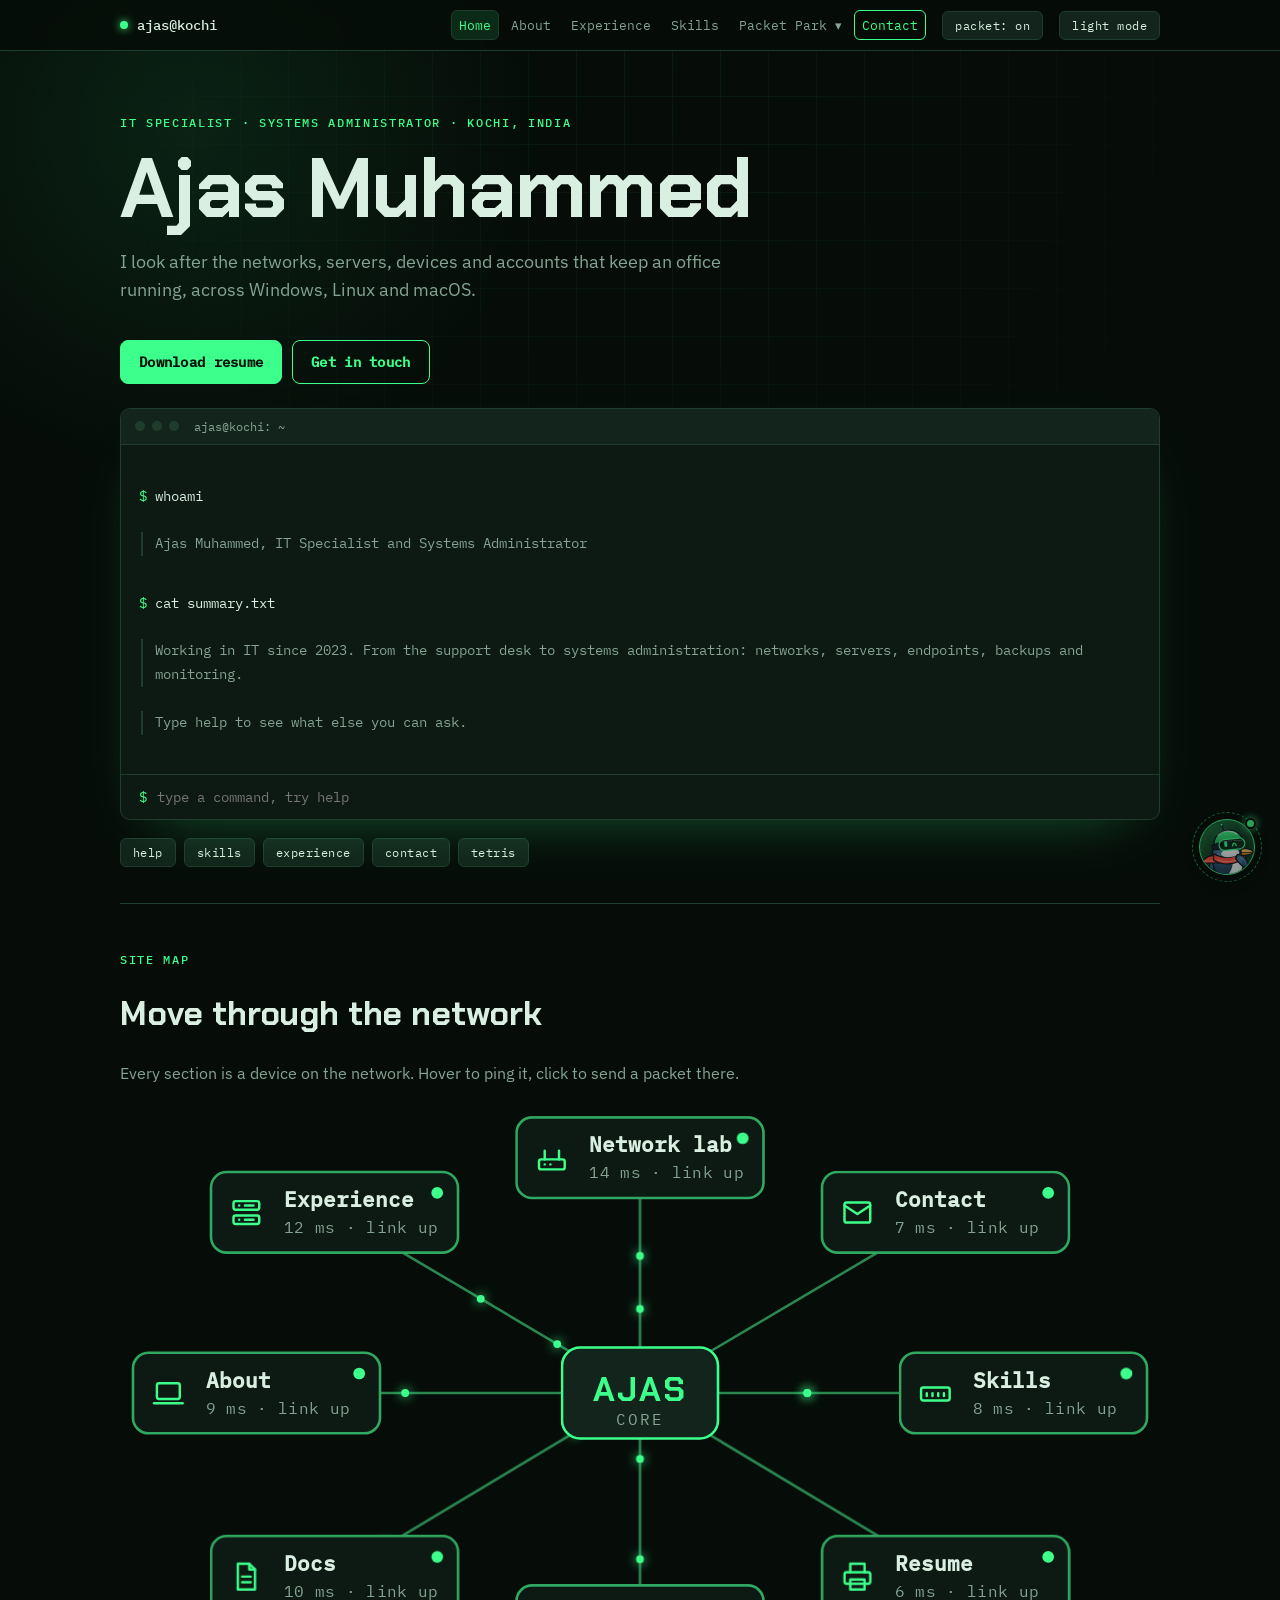
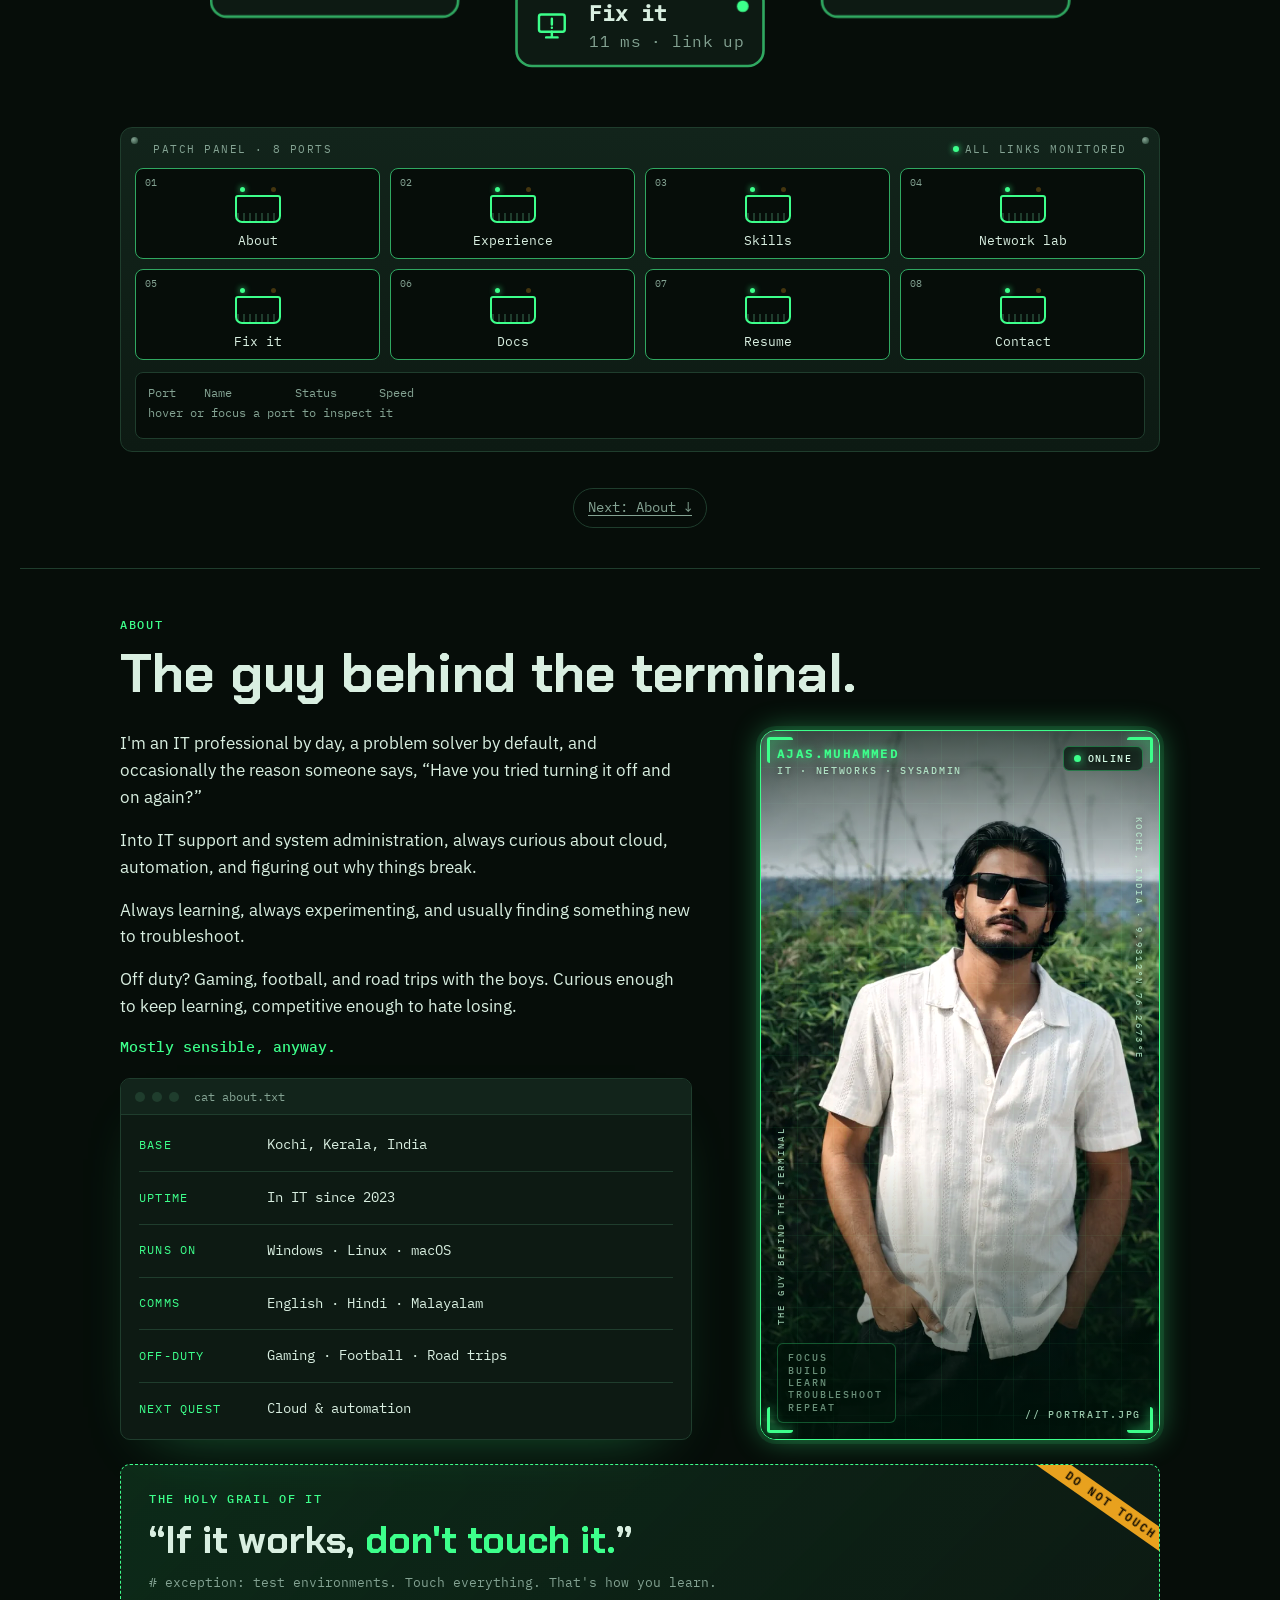
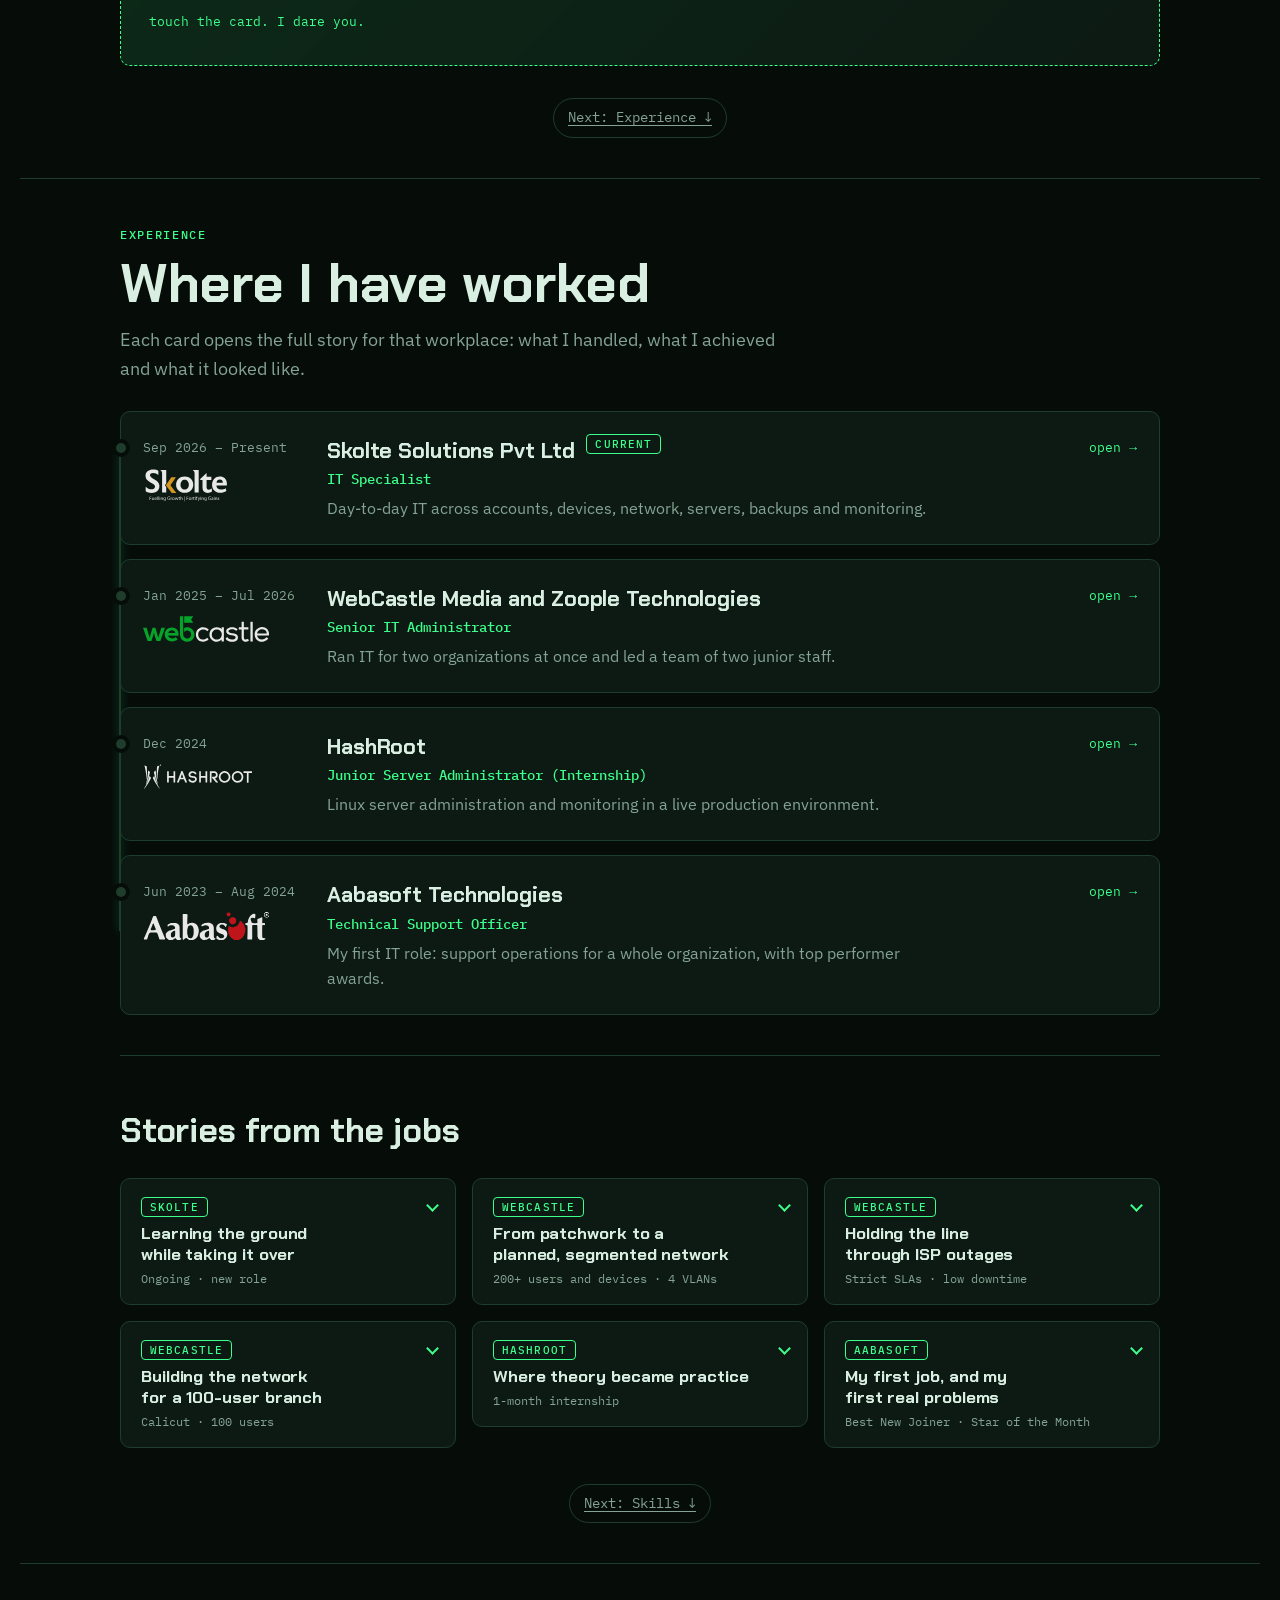
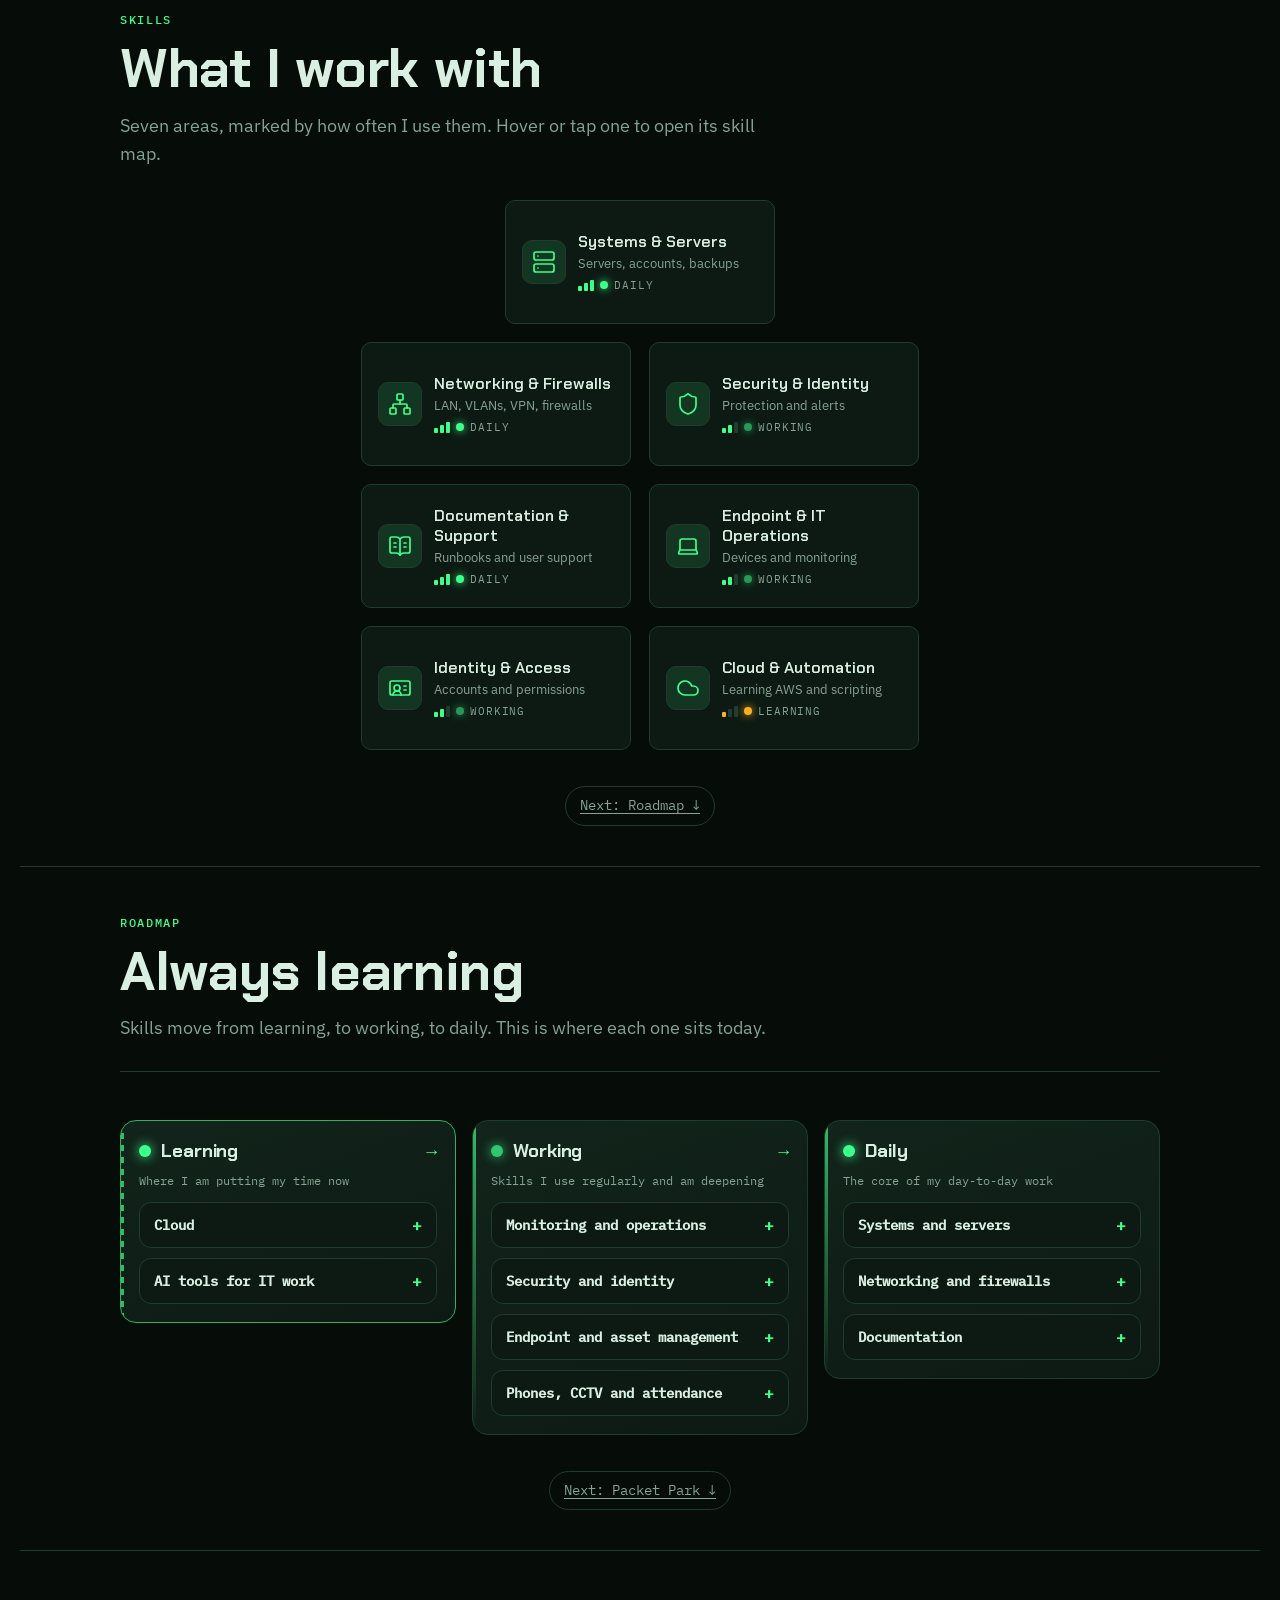
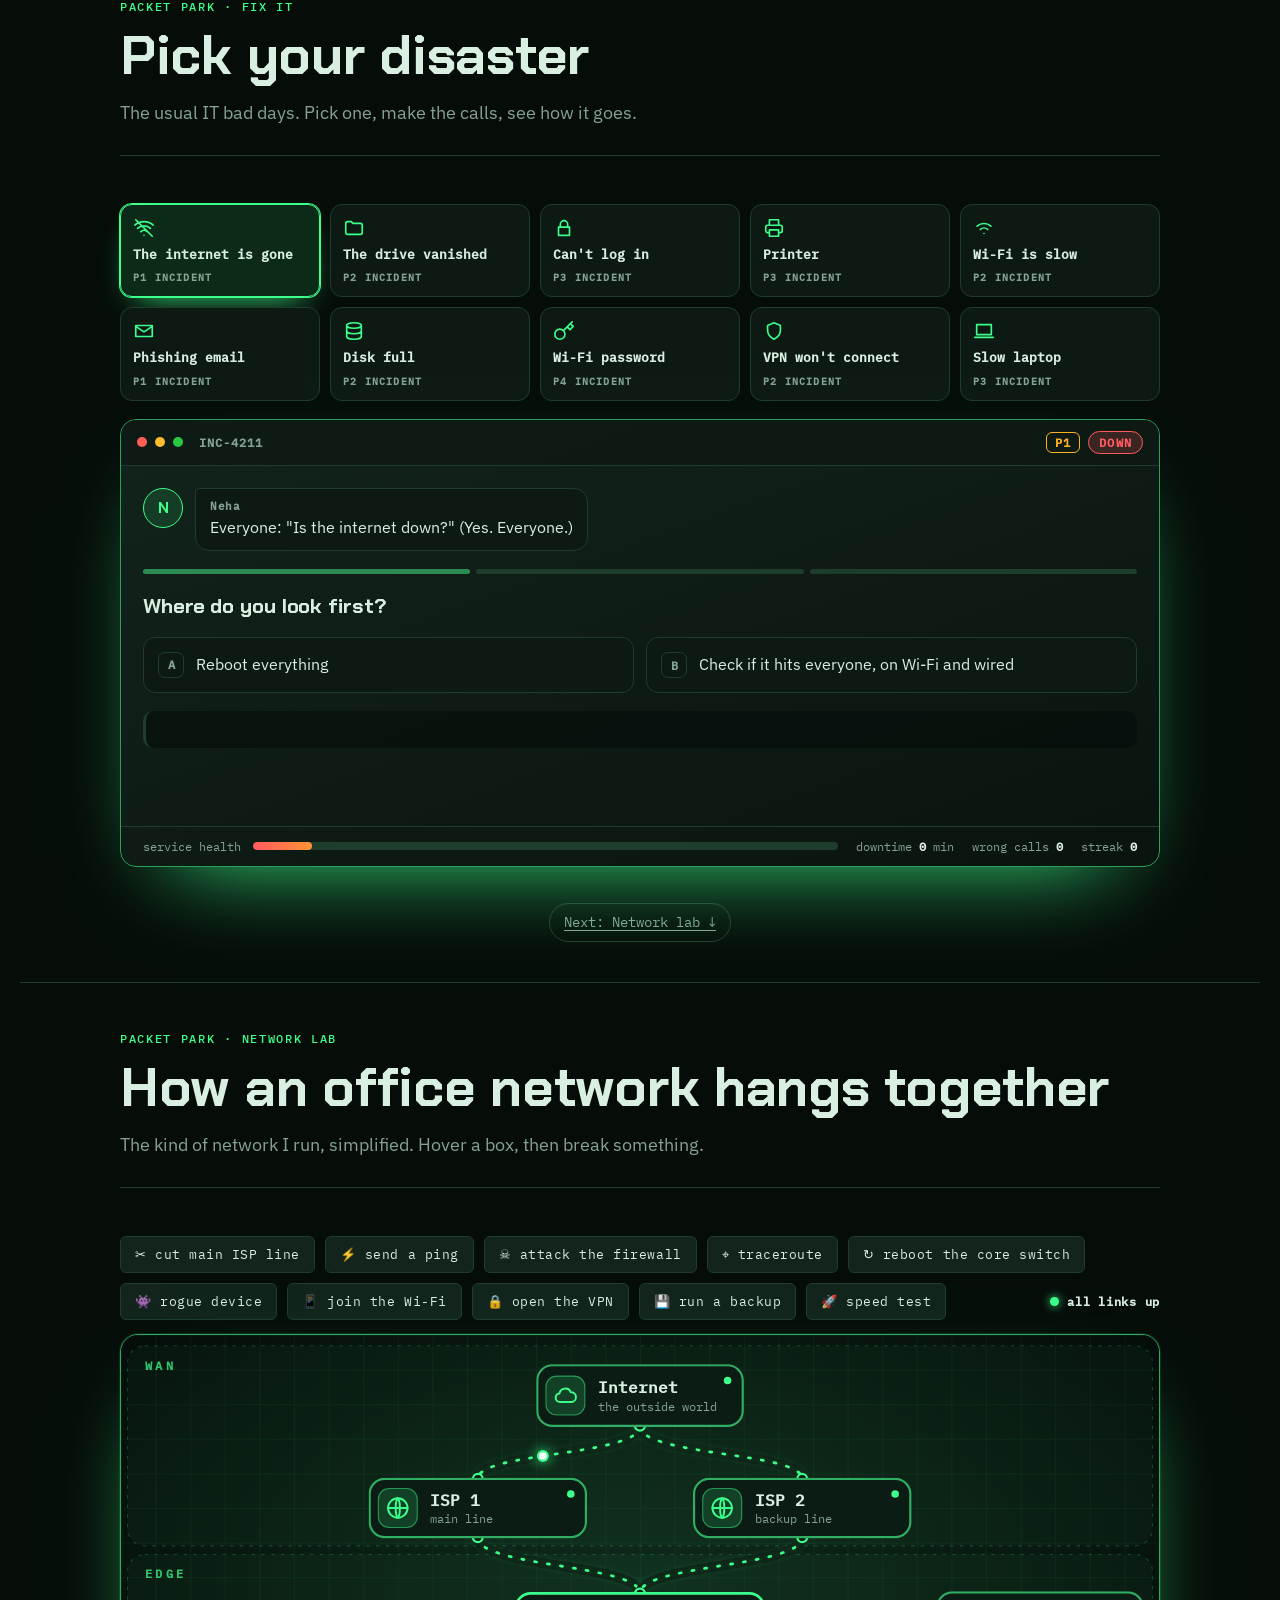
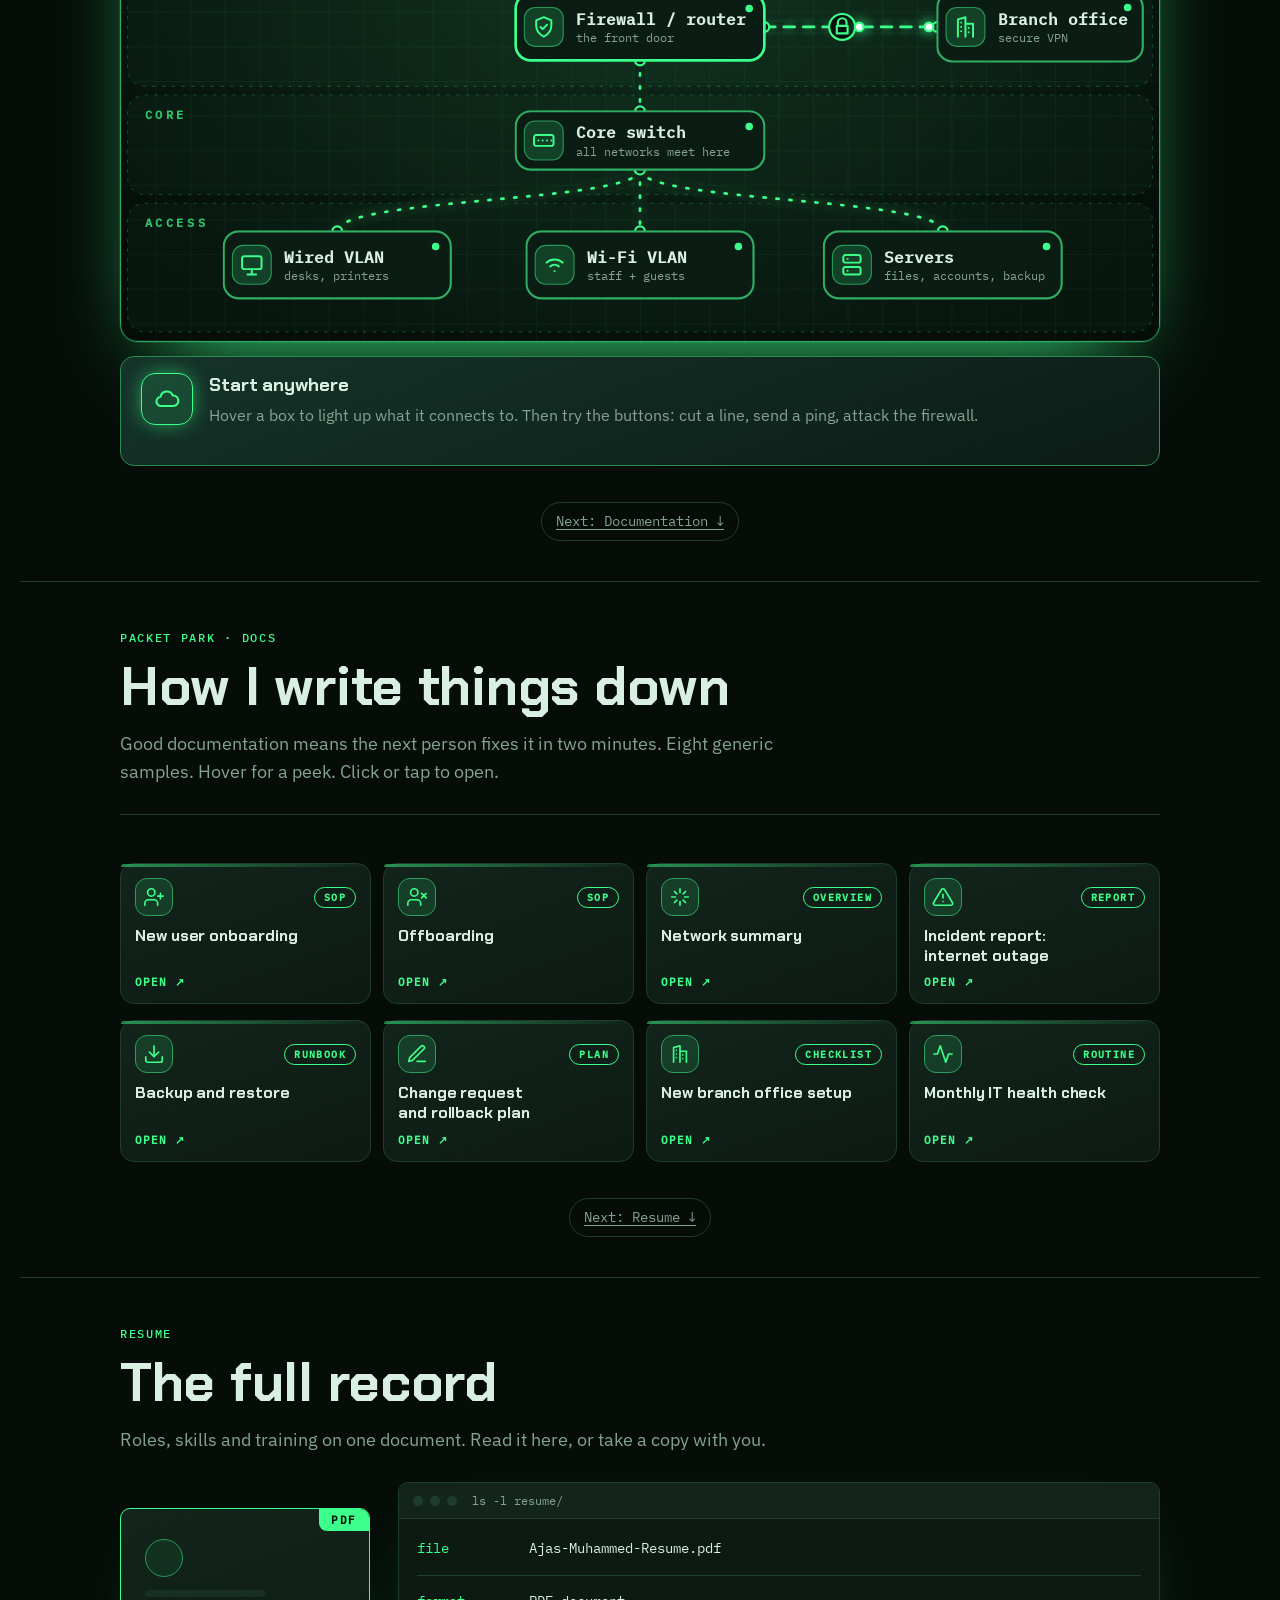
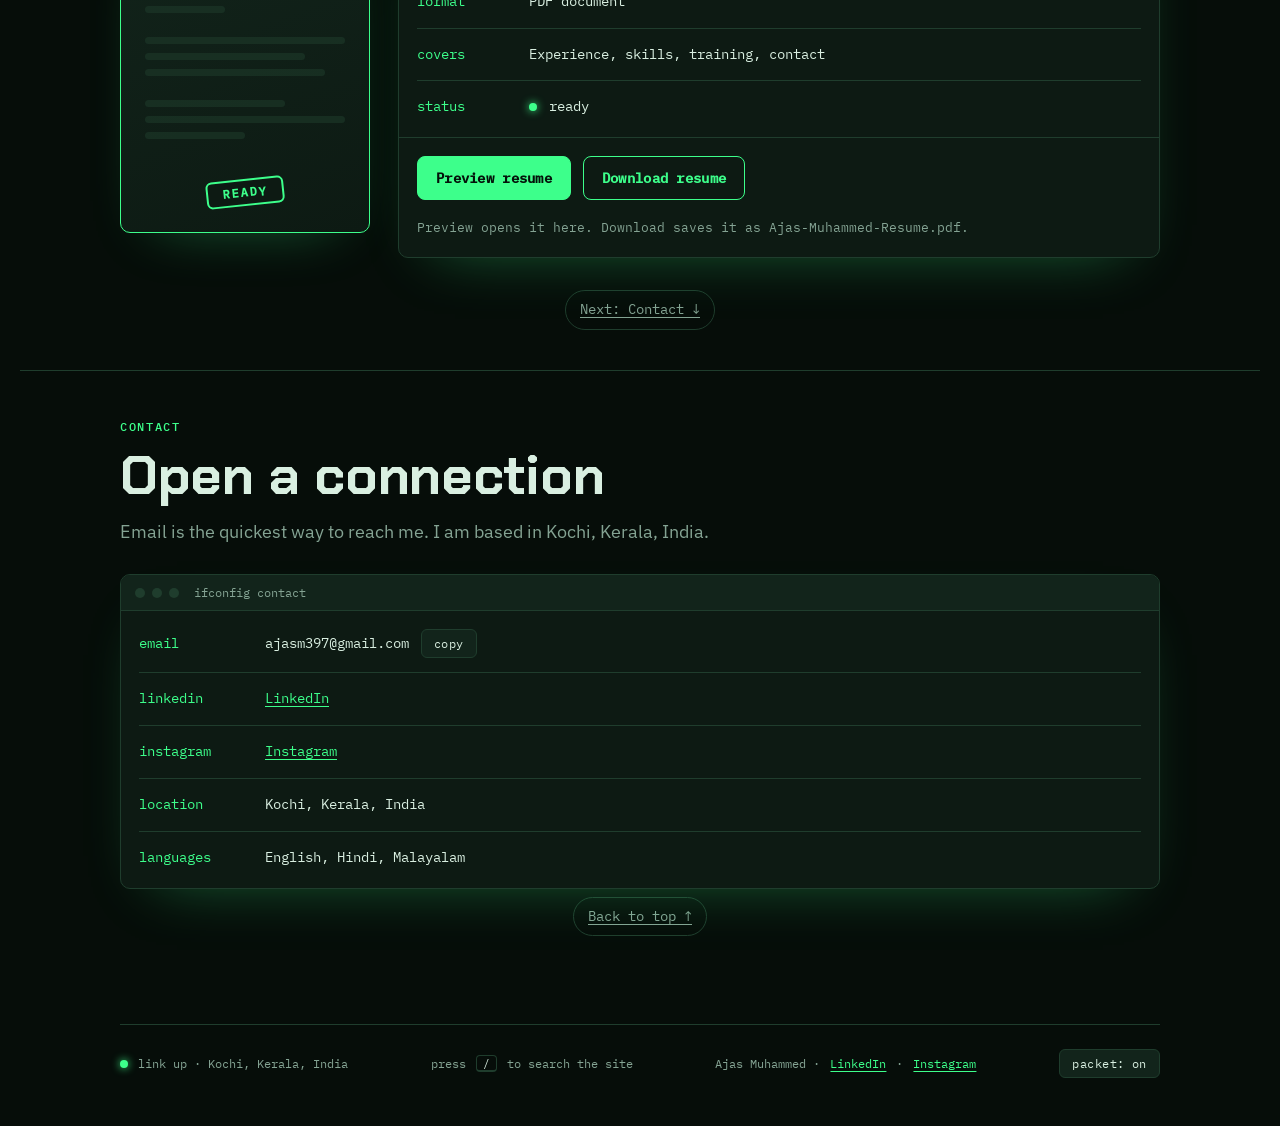
==== commit ff9779ec: "About portrait as an animated glowing HUD frame Co-Authored-By: Claude Sonnet 5.5 <noreply@anthropic" ====
--- a/index.html
+++ b/index.html
@@ -73,7 +73,9 @@
 <p class="signoff">Mostly sensible, anyway.</p>
 </div>
 <div class="ab-side">
-<figure class="ab-ph"><div class="ab-fr"><picture><source type="image/webp" srcset="img/ajas.webp"><img src="img/ajas.jpg" alt="Portrait of Ajas Muhammed, smiling, in a white shirt in front of pink flowers" width="800" height="1249" loading="lazy" decoding="async"></picture><i class="scanline" aria-hidden="true"></i><b class="cn tl" aria-hidden="true"></b><b class="cn tr" aria-hidden="true"></b><b class="cn bl" aria-hidden="true"></b><b class="cn br" aria-hidden="true"></b></div><figcaption>ajas.jpg · 1 of 1 · scanned ✔</figcaption></figure>
+<figure class="ab-ph"><div class="ab-fr hud"><picture><source type="image/webp" srcset="img/ajas.webp"><img src="img/ajas.jpg" alt="Portrait of Ajas Muhammed in a white shirt and sunglasses, standing in front of a green hedge" width="800" height="1249" loading="lazy" decoding="async"></picture><i class="hud-tint" aria-hidden="true"></i><i class="hud-grid" aria-hidden="true"></i><i class="hud-beam" aria-hidden="true"></i><i class="scanline" aria-hidden="true"></i><i class="hud-spot" aria-hidden="true"></i>
+<div class="hud-ui" aria-hidden="true"><div class="hud-top"><div class="hud-id"><b>AJAS.MUHAMMED</b><small>IT · NETWORKS · SYSADMIN</small></div><span class="hud-on"><i></i>ONLINE</span></div><span class="hud-v hud-vl">THE GUY BEHIND THE TERMINAL</span><span class="hud-v hud-vr">KOCHI, INDIA · 9.9312°N 76.2673°E</span><ul class="hud-list"><li style="--k:0">FOCUS</li><li style="--k:1">BUILD</li><li style="--k:2">LEARN</li><li style="--k:3">TROUBLESHOOT</li><li style="--k:4">REPEAT</li></ul><span class="hud-file">// PORTRAIT.JPG</span></div>
+<b class="cn tl" aria-hidden="true"></b><b class="cn tr" aria-hidden="true"></b><b class="cn bl" aria-hidden="true"></b><b class="cn br" aria-hidden="true"></b></div></figure>
 <div class="term">
 <div class="term-bar"><i></i><i></i><i></i><span>cat about.txt</span></div>
 <dl class="kv">
--- a/styles.css
+++ b/styles.css
@@ -1285,3 +1285,45 @@
   .about-grid .ab-fr { flex: 1; min-height: 0; }
   .about-grid .ab-fr img { height: 100%; object-fit: cover; object-position: 50% 30%; }
 }
+
+/* about portrait as a glowing HUD frame */
+.ab-fr.hud { border: 1.5px solid var(--accent); border-radius: 16px; background: #04120a; box-shadow: 0 0 0 4px color-mix(in srgb, var(--accent) 10%, transparent), 0 0 30px -2px color-mix(in srgb, var(--accent) 45%, transparent), inset 0 0 44px color-mix(in srgb, var(--accent) 16%, transparent); }
+.ab-fr.hud img { filter: saturate(1.08) contrast(1.06); }
+.hud-tint { position: absolute; inset: 0; pointer-events: none; background: linear-gradient(180deg, rgba(0, 18, 9, .72) 0, rgba(0, 18, 9, 0) 26%, rgba(0, 18, 9, 0) 60%, rgba(0, 20, 10, .82) 100%), radial-gradient(120% 80% at 50% 45%, transparent 55%, rgba(0, 20, 10, .45) 100%); }
+.hud-grid { position: absolute; inset: 0; pointer-events: none; opacity: .22; background-image: linear-gradient(rgba(61, 255, 139, .35) 1px, transparent 1px), linear-gradient(90deg, rgba(61, 255, 139, .35) 1px, transparent 1px); background-size: 36px 36px; mix-blend-mode: screen; -webkit-mask-image: radial-gradient(90% 90% at 50% 50%, #000 20%, transparent 100%); mask-image: radial-gradient(90% 90% at 50% 50%, #000 20%, transparent 100%); }
+.hud-beam, .hud-spot { position: absolute; inset: 0; pointer-events: none; }
+.hud-beam { height: 24%; top: -24%; bottom: auto; background: linear-gradient(180deg, transparent, rgba(61, 255, 139, .16) 60%, rgba(61, 255, 139, .34) 96%, transparent); opacity: 0; }
+.hud-spot { opacity: 0; transition: opacity .3s; background: radial-gradient(240px circle at var(--mx, 50%) var(--my, 50%), rgba(61, 255, 139, .2), transparent 70%); mix-blend-mode: screen; }
+.ab-fr.hud:hover .hud-spot { opacity: 1; }
+.hud-ui { position: absolute; inset: 0; pointer-events: none; color: #bff5d4; font: 500 11px/1.3 var(--font-mono); letter-spacing: .16em; text-shadow: 0 0 8px rgba(0, 0, 0, .8); }
+.hud-top { position: absolute; left: 16px; right: 16px; top: 15px; display: flex; justify-content: space-between; align-items: flex-start; gap: 10px; }
+.hud-id b { display: block; color: #3dff8b; font-weight: 600; font-size: 12px; letter-spacing: .2em; text-shadow: 0 0 10px rgba(61, 255, 139, .7); }
+.hud-id small { display: block; margin-top: 3px; font-size: 9.5px; letter-spacing: .18em; opacity: .85; }
+.hud-on { display: inline-flex; align-items: center; gap: 7px; padding: 5px 10px; border-radius: 6px; font-size: 10px; letter-spacing: .14em; color: #d8ffe8; background: rgba(2, 20, 10, .72); border: 1px solid rgba(61, 255, 139, .35); }
+.hud-on i { width: 7px; height: 7px; border-radius: 50%; background: #3dff8b; box-shadow: 0 0 10px #3dff8b; }
+.hud-v { position: absolute; writing-mode: vertical-rl; font-size: 9px; letter-spacing: .26em; opacity: .75; white-space: nowrap; }
+.hud-vl { left: 14px; bottom: 114px; transform: rotate(180deg); }
+.hud-vr { right: 14px; top: 86px; }
+.hud-list { position: absolute; left: 16px; bottom: 16px; margin: 0; padding: 8px 12px 8px 10px; list-style: none; font-size: 9.5px; letter-spacing: .2em; background: rgba(2, 20, 10, .6); border: 1px solid rgba(61, 255, 139, .28); border-radius: 6px; }
+.hud-list li { opacity: .55; }
+.hud-file { position: absolute; right: 18px; bottom: 18px; font-size: 9.5px; letter-spacing: .18em; opacity: .8; }
+.ab-fr.hud .cn { width: 26px; height: 26px; border-width: 3px; border-radius: 3px; opacity: 1; filter: drop-shadow(0 0 6px var(--accent)); }
+.ab-fr.hud .tl { top: 6px; left: 6px; } .ab-fr.hud .tr { top: 6px; right: 6px; } .ab-fr.hud .bl { bottom: 6px; left: 6px; } .ab-fr.hud .br { bottom: 6px; right: 6px; }
+@keyframes hudglow { from { box-shadow: 0 0 0 4px color-mix(in srgb, var(--accent) 8%, transparent), 0 0 22px -2px color-mix(in srgb, var(--accent) 35%, transparent), inset 0 0 34px color-mix(in srgb, var(--accent) 12%, transparent); } to { box-shadow: 0 0 0 5px color-mix(in srgb, var(--accent) 14%, transparent), 0 0 46px 2px color-mix(in srgb, var(--accent) 60%, transparent), inset 0 0 56px color-mix(in srgb, var(--accent) 22%, transparent); } }
+@keyframes hudbeam { 0% { top: -24%; opacity: 0; } 8% { opacity: 1; } 55%, 100% { top: 100%; opacity: 0; } }
+@keyframes hudli { 0%, 16% { opacity: 1; color: #3dff8b; text-shadow: 0 0 10px rgba(61, 255, 139, .9); } 22%, 100% { opacity: .55; color: #bff5d4; text-shadow: none; } }
+@keyframes hudblink { 50% { opacity: .25; } }
+@keyframes hudin { from { opacity: 0; transform: translateY(6px); } }
+@keyframes hudcn { 50% { transform: scale(1.12); } }
+@media (prefers-reduced-motion: no-preference) {
+  html.mo .about-grid.in .ab-fr.hud { animation: hudglow 3.2s ease-in-out 1.8s infinite alternate; }
+  html.mo .about-grid:not(.in) .hud-ui { opacity: 0; }
+  html.mo .about-grid.in .hud-ui { animation: hudin .9s ease 1.3s backwards; }
+  html.mo .about-grid.in .hud-beam { animation: hudbeam 7s linear 2.4s infinite; }
+  html.mo .about-grid.in .hud-list li { animation: hudli 5s linear calc(var(--k) * 1s + 2s) infinite; }
+  html.mo .about-grid.in .hud-on i { animation: hudblink 1.4s ease-in-out infinite; }
+  html.mo .about-grid.in .ab-fr.hud .cn { animation: hudcn 3.2s ease-in-out infinite; }
+  html.mo .about-grid.in .ab-fr.hud .tr, html.mo .about-grid.in .ab-fr.hud .bl { animation-delay: 1.6s; }
+}
+@media (max-width: 760px) { .hud-vr { top: 80px; } }
+@media (max-width: 420px) { .hud-vl, .hud-vr { display: none; } .hud-list { font-size: 8.5px; } .hud-id b { font-size: 11px; } }
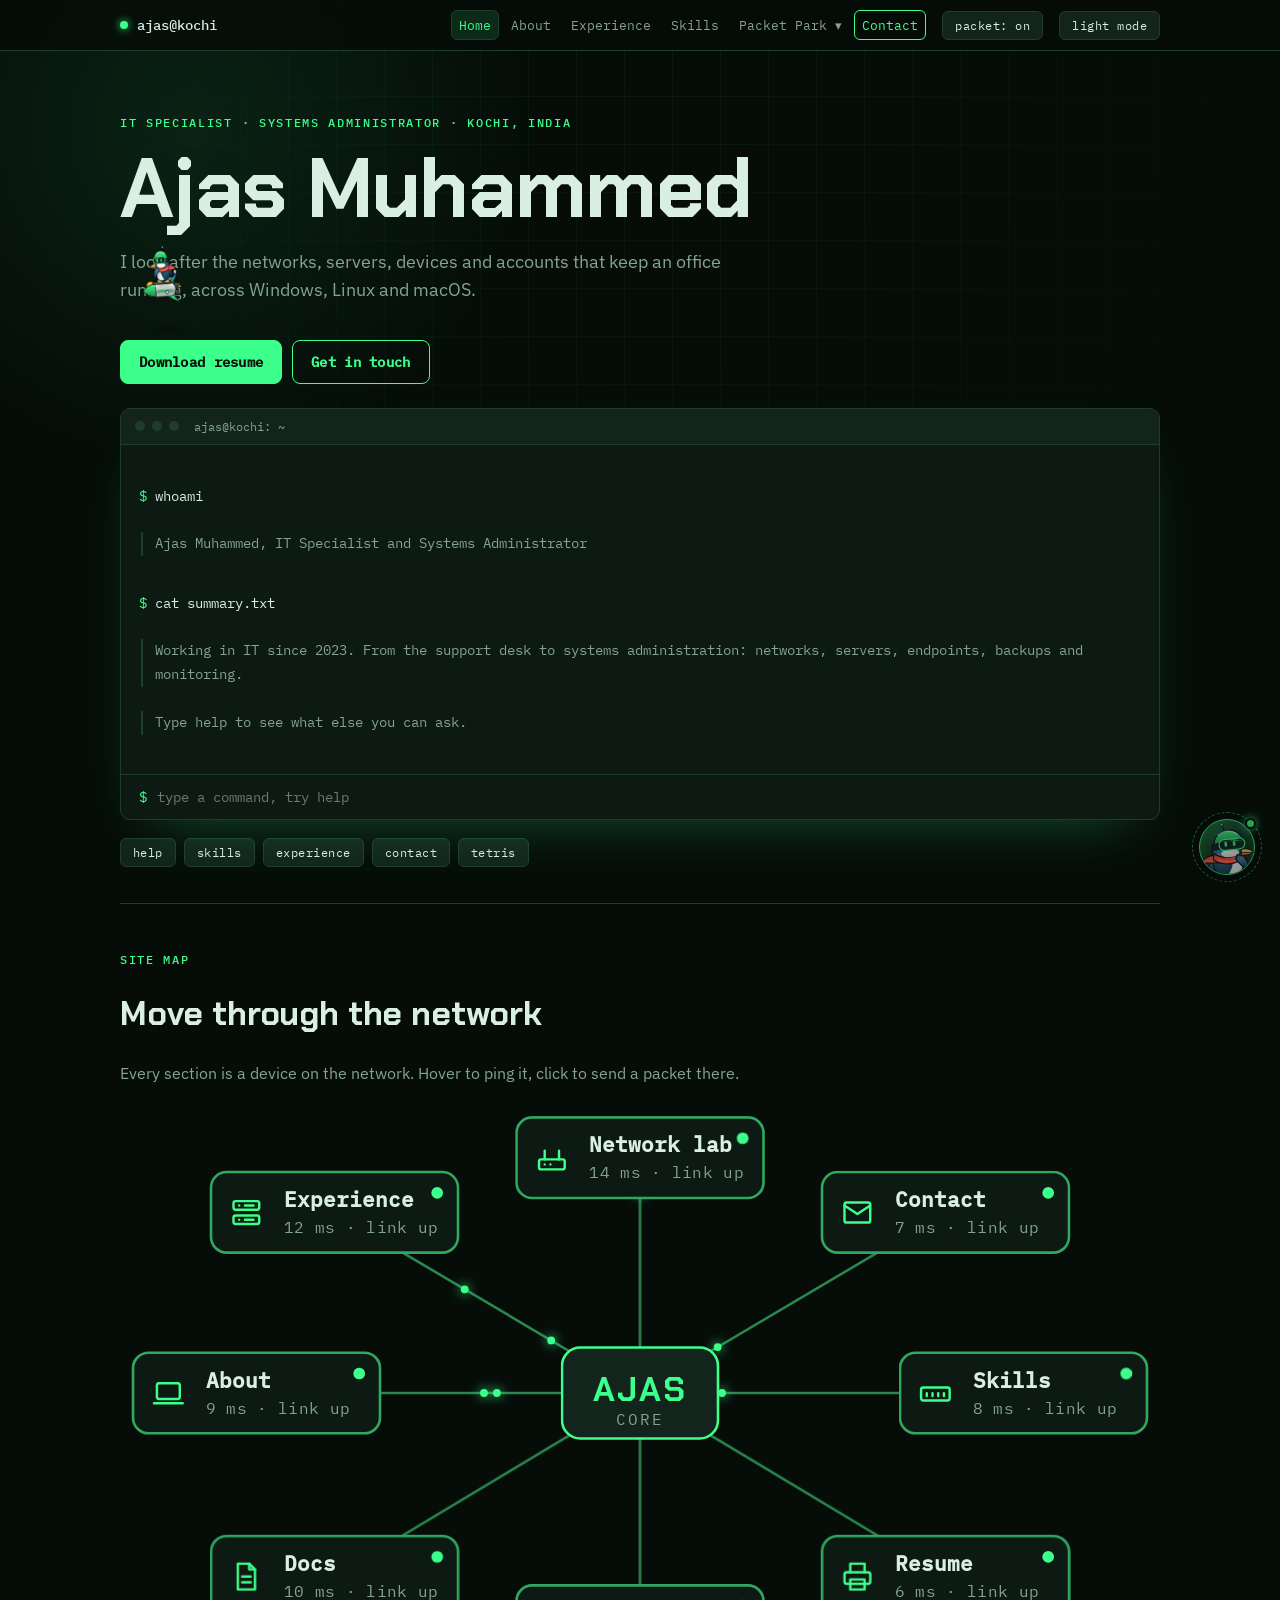
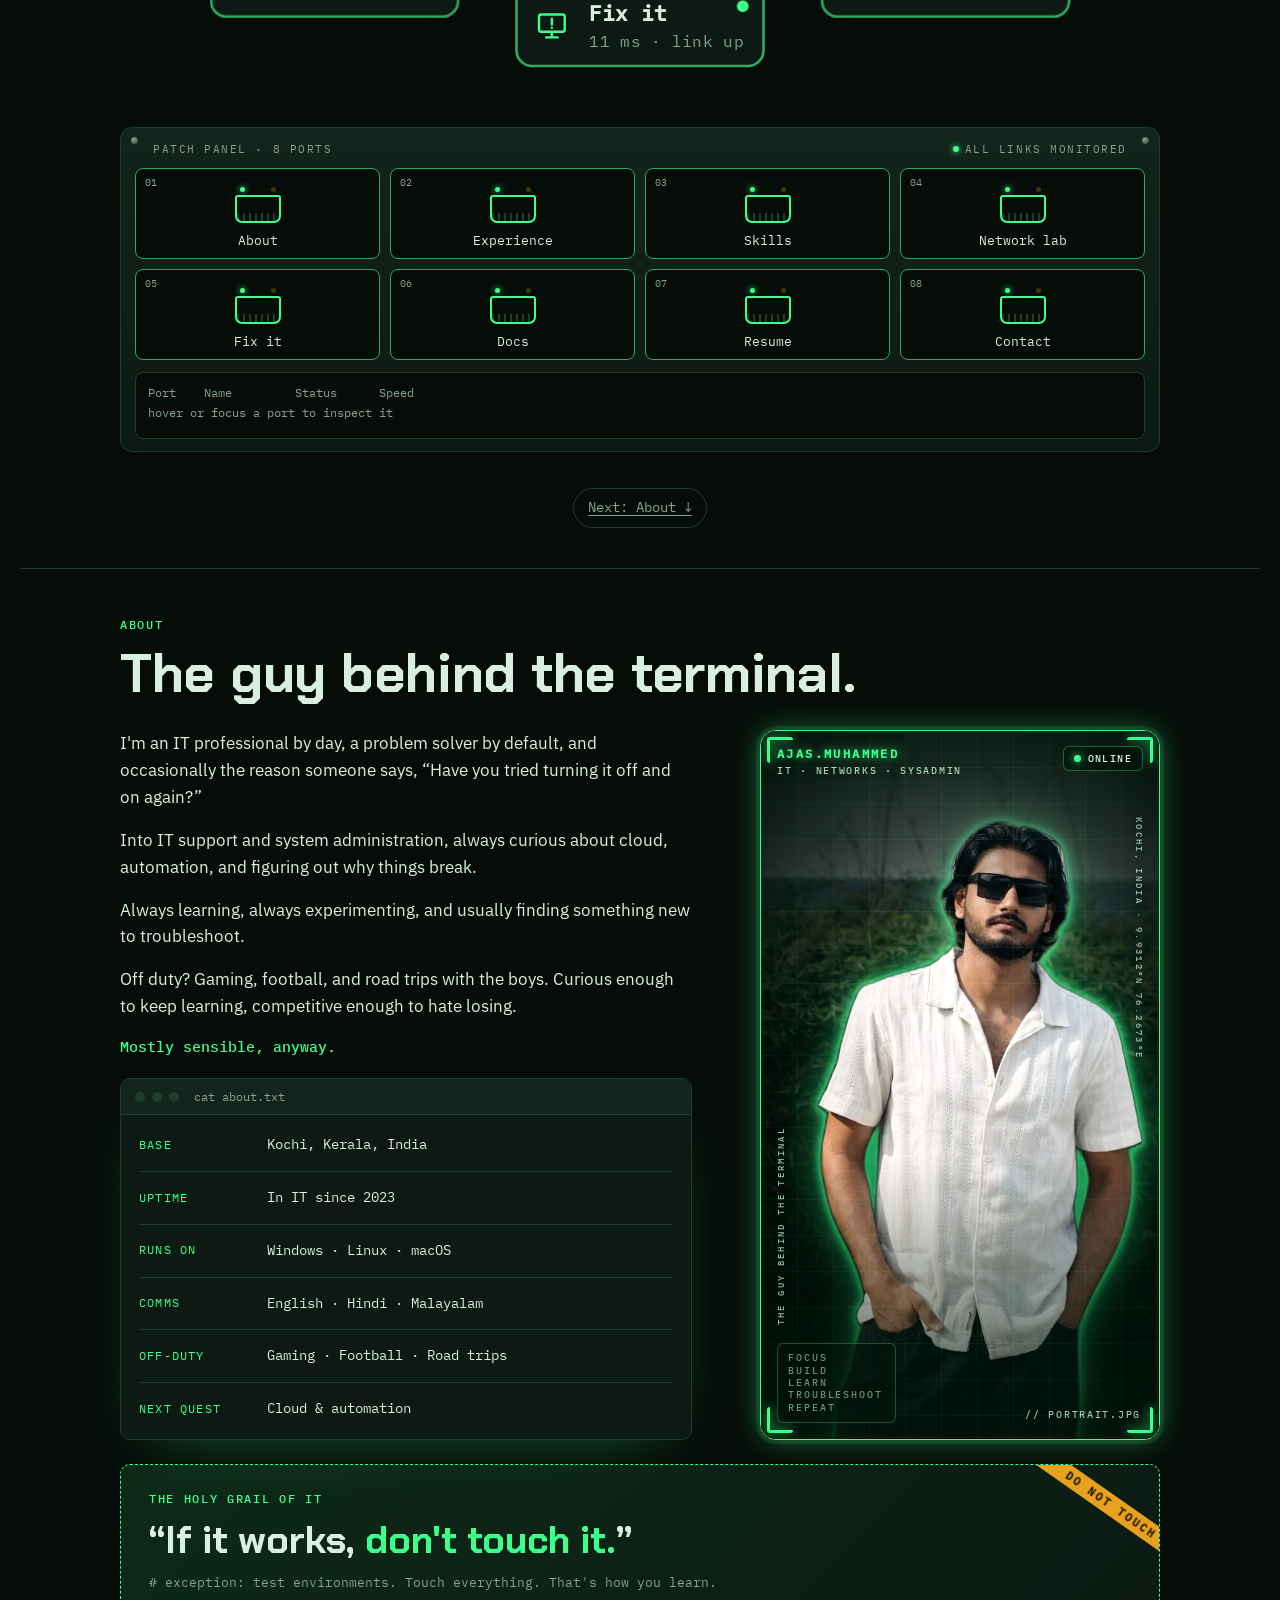
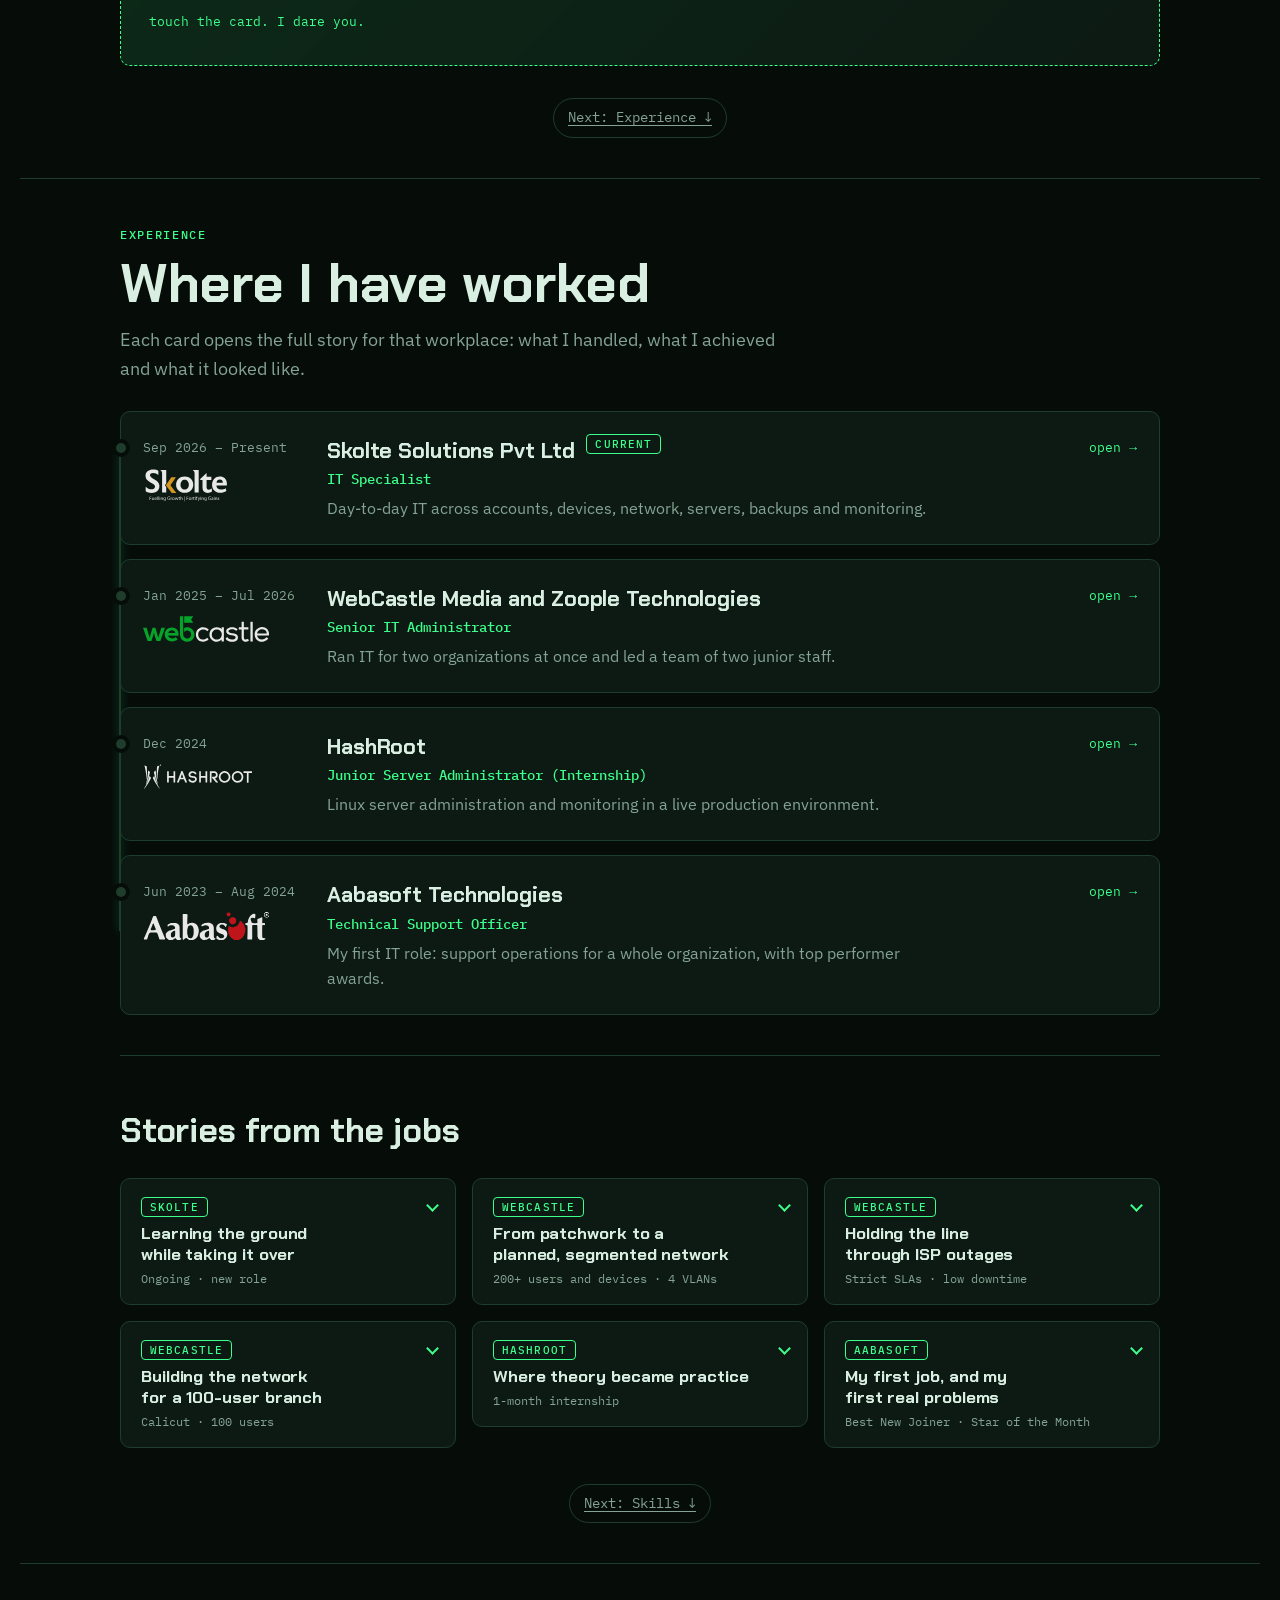
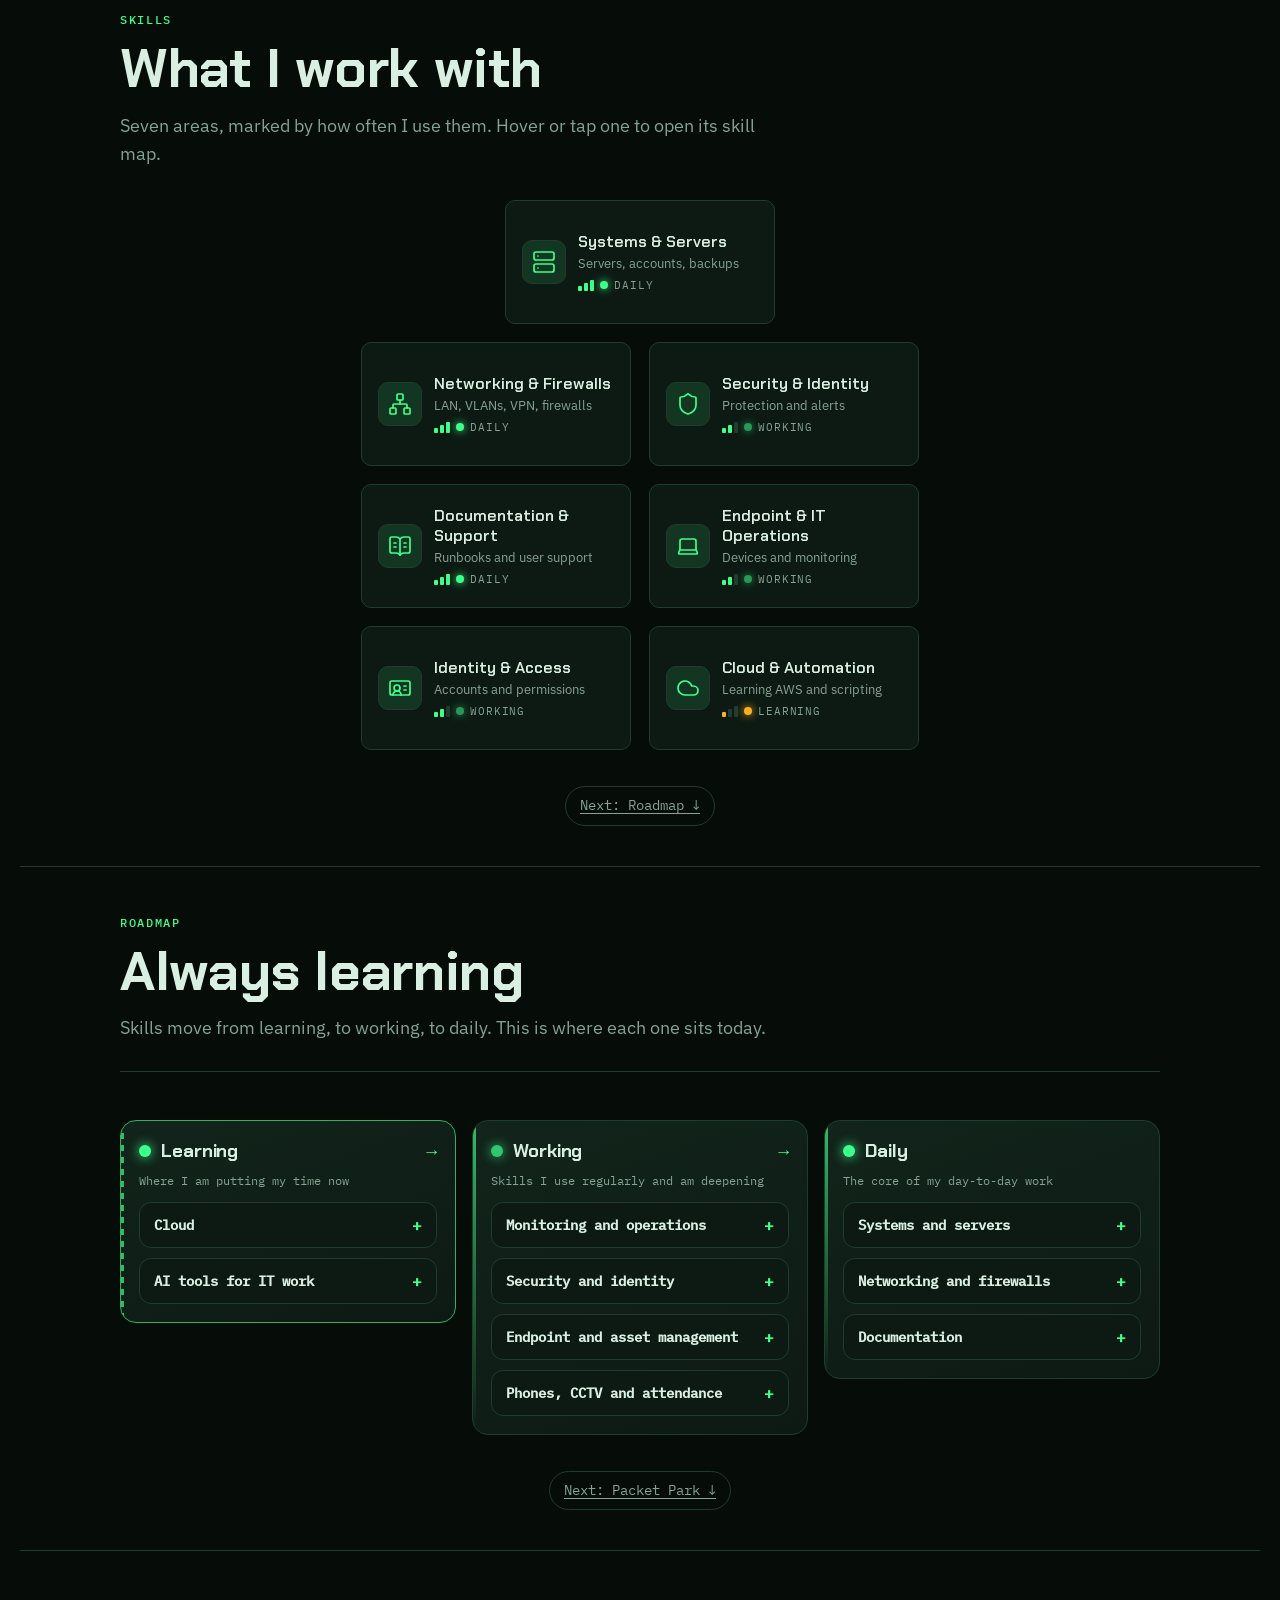
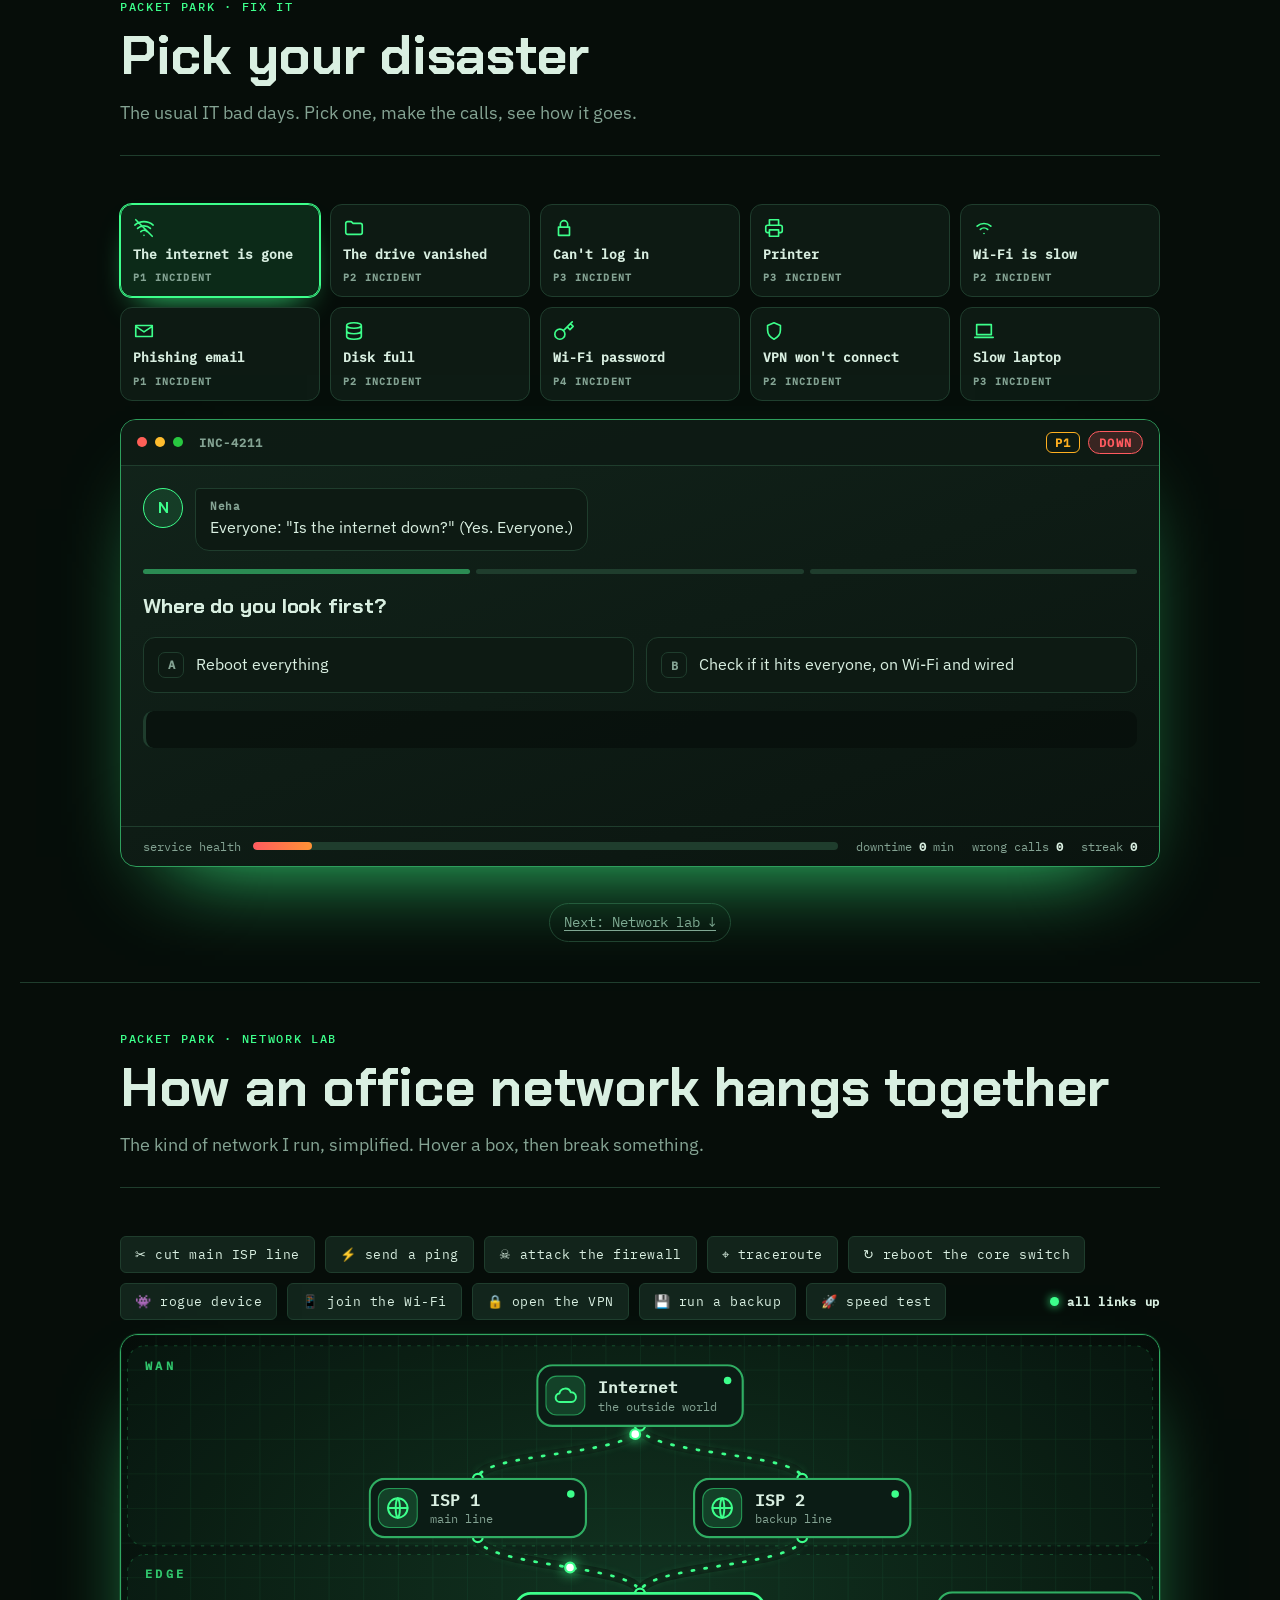
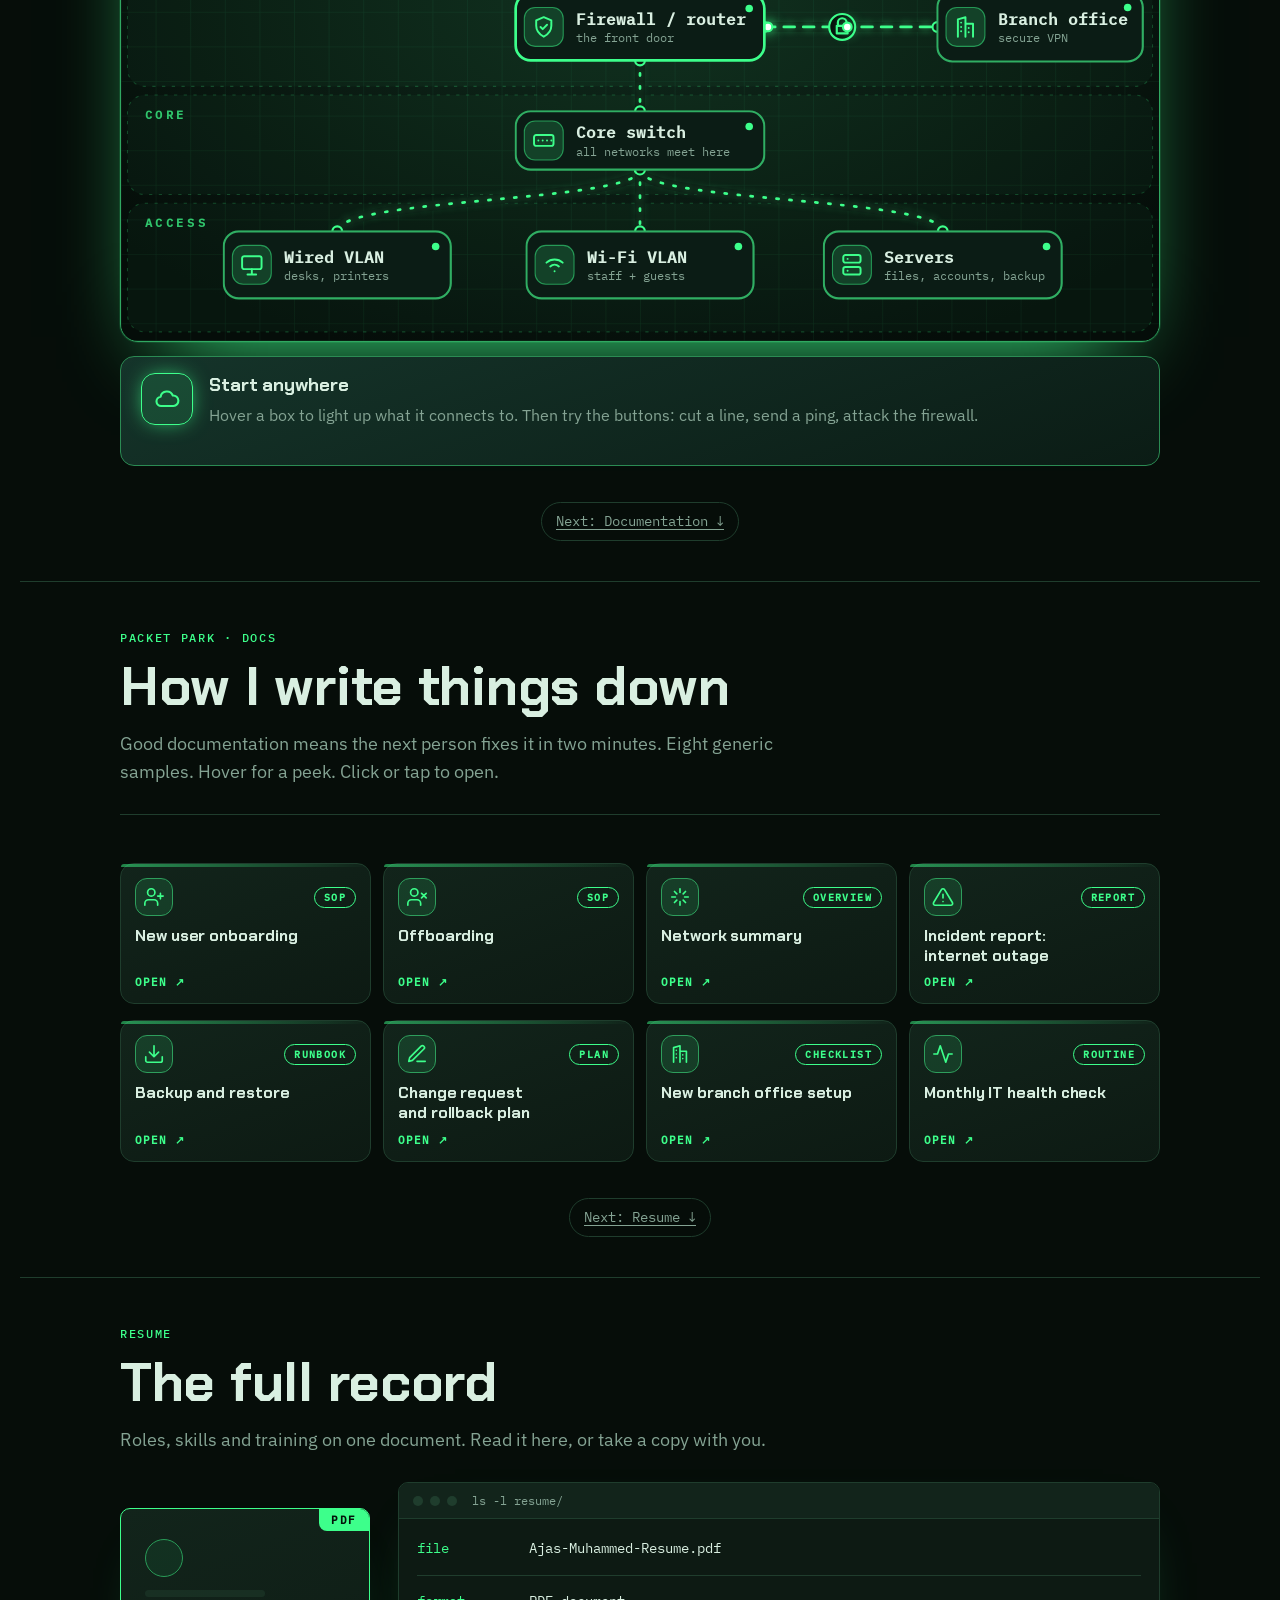
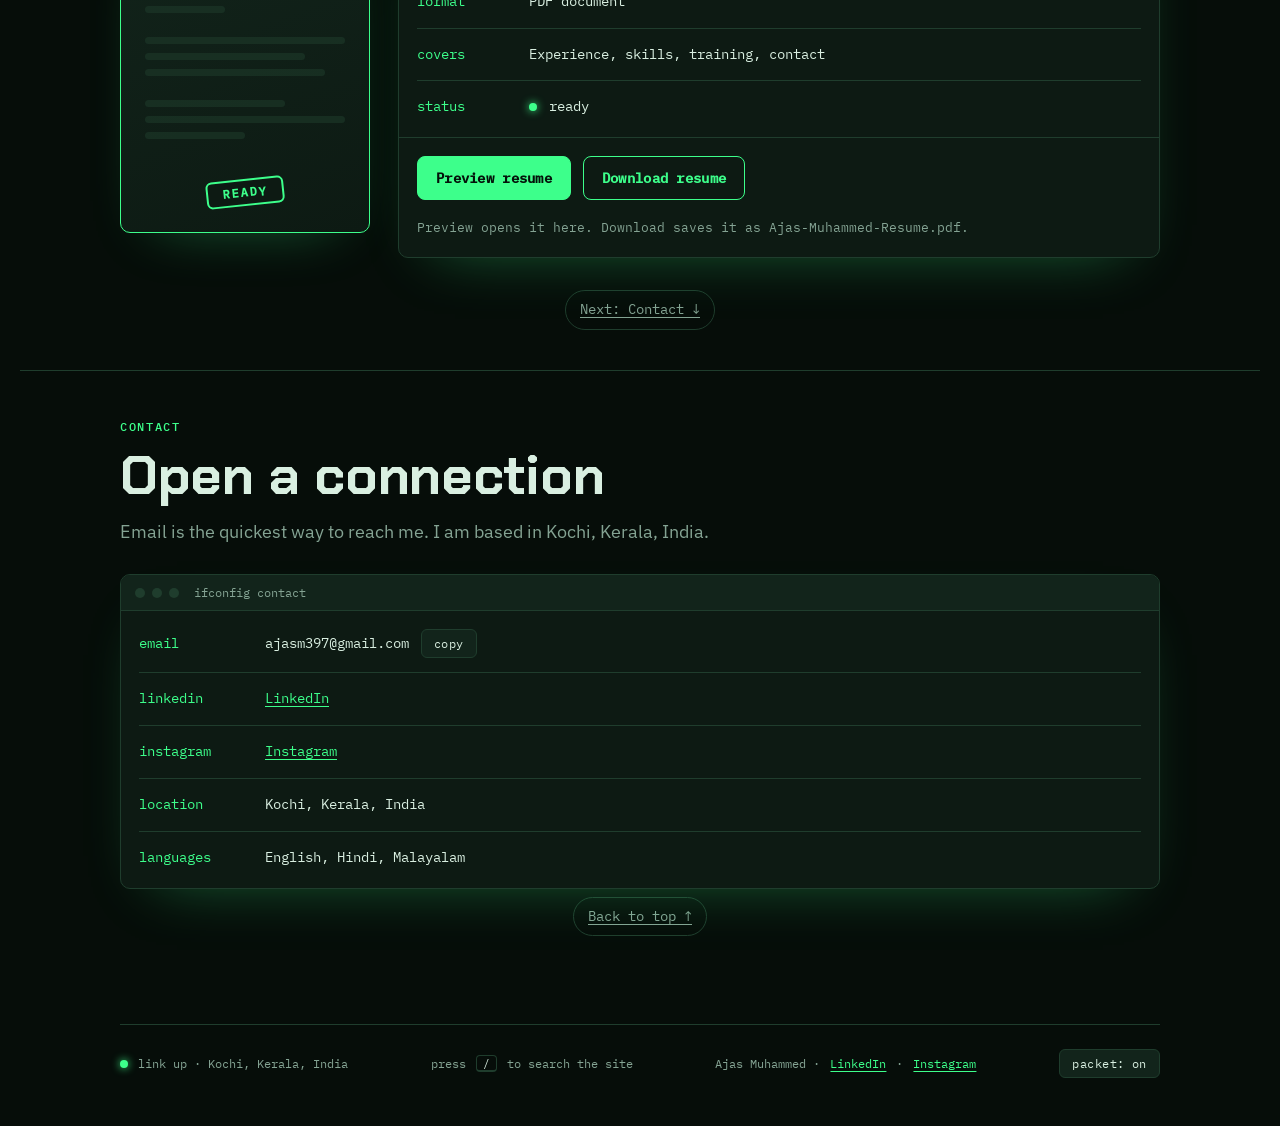
==== commit da3d16be: "About portrait: green rim glow behind subject, vignette, subject lifted above background Co-Authored" ====
--- a/index.html
+++ b/index.html
@@ -73,7 +73,7 @@
 <p class="signoff">Mostly sensible, anyway.</p>
 </div>
 <div class="ab-side">
-<figure class="ab-ph"><div class="ab-fr hud"><picture><source type="image/webp" srcset="img/ajas.webp"><img src="img/ajas.jpg" alt="Portrait of Ajas Muhammed in a white shirt and sunglasses, standing in front of a green hedge" width="800" height="1249" loading="lazy" decoding="async"></picture><i class="hud-tint" aria-hidden="true"></i><i class="hud-grid" aria-hidden="true"></i><i class="hud-beam" aria-hidden="true"></i><i class="scanline" aria-hidden="true"></i><i class="hud-spot" aria-hidden="true"></i>
+<figure class="ab-ph"><div class="ab-fr hud"><picture><source type="image/webp" srcset="img/ajas.webp"><img src="img/ajas.jpg" alt="Portrait of Ajas Muhammed in a white shirt and sunglasses, standing in front of a green hedge" width="800" height="1249" loading="lazy" decoding="async"></picture><i class="hud-vig" aria-hidden="true"></i><img class="hud-aura" src="img/ajas-glow.webp" alt="" aria-hidden="true" width="400" height="625" loading="lazy" decoding="async"><img class="hud-cut" src="img/ajas-cut.webp" alt="" aria-hidden="true" width="800" height="1249" loading="lazy" decoding="async"><i class="hud-tint" aria-hidden="true"></i><i class="hud-grid" aria-hidden="true"></i><i class="hud-beam" aria-hidden="true"></i><i class="scanline" aria-hidden="true"></i><i class="hud-spot" aria-hidden="true"></i>
 <div class="hud-ui" aria-hidden="true"><div class="hud-top"><div class="hud-id"><b>AJAS.MUHAMMED</b><small>IT · NETWORKS · SYSADMIN</small></div><span class="hud-on"><i></i>ONLINE</span></div><span class="hud-v hud-vl">THE GUY BEHIND THE TERMINAL</span><span class="hud-v hud-vr">KOCHI, INDIA · 9.9312°N 76.2673°E</span><ul class="hud-list"><li style="--k:0">FOCUS</li><li style="--k:1">BUILD</li><li style="--k:2">LEARN</li><li style="--k:3">TROUBLESHOOT</li><li style="--k:4">REPEAT</li></ul><span class="hud-file">// PORTRAIT.JPG</span></div>
 <b class="cn tl" aria-hidden="true"></b><b class="cn tr" aria-hidden="true"></b><b class="cn bl" aria-hidden="true"></b><b class="cn br" aria-hidden="true"></b></div></figure>
 <div class="term">
--- a/styles.css
+++ b/styles.css
@@ -1327,3 +1327,16 @@
 }
 @media (max-width: 760px) { .hud-vr { top: 80px; } }
 @media (max-width: 420px) { .hud-vl, .hud-vr { display: none; } .hud-list { font-size: 8.5px; } .hud-id b { font-size: 11px; } }
+
+/* rim glow behind the subject, vignette, and the subject lifted above them */
+.ab-fr.hud > picture img { filter: brightness(.6) saturate(.95) contrast(1.08); }
+.hud-vig { position: absolute; inset: 0; pointer-events: none; background: radial-gradient(70% 62% at 50% 46%, rgba(0, 24, 12, 0) 20%, rgba(0, 16, 8, .62) 70%, rgba(0, 10, 5, .9) 100%); }
+.ab-fr.hud .hud-aura, .ab-fr.hud .hud-cut { position: absolute; inset: 0; width: 100%; height: 100%; object-fit: cover; object-position: 50% 30%; pointer-events: none; }
+.ab-fr.hud .hud-aura { opacity: .62; mix-blend-mode: screen; transform-origin: 50% 55%; }
+.ab-fr.hud .hud-cut { filter: saturate(1.05) contrast(1.05) drop-shadow(0 0 1.5px rgba(150, 255, 190, .55)); }
+@keyframes hudaura { from { opacity: .45; transform: scale(1); } to { opacity: .85; transform: scale(1.025); } }
+@media (prefers-reduced-motion: no-preference) {
+  html.mo .about-grid:not(.in) .hud-aura, html.mo .about-grid:not(.in) .hud-cut { clip-path: inset(0 0 100% 0); }
+  html.mo .about-grid.in .hud-cut { animation: abscan 1.5s cubic-bezier(.35,.7,.25,1) .3s backwards; }
+  html.mo .about-grid.in .hud-aura { animation: abscan 1.5s cubic-bezier(.35,.7,.25,1) .3s backwards, hudaura 3.2s ease-in-out 1.8s infinite alternate; }
+}
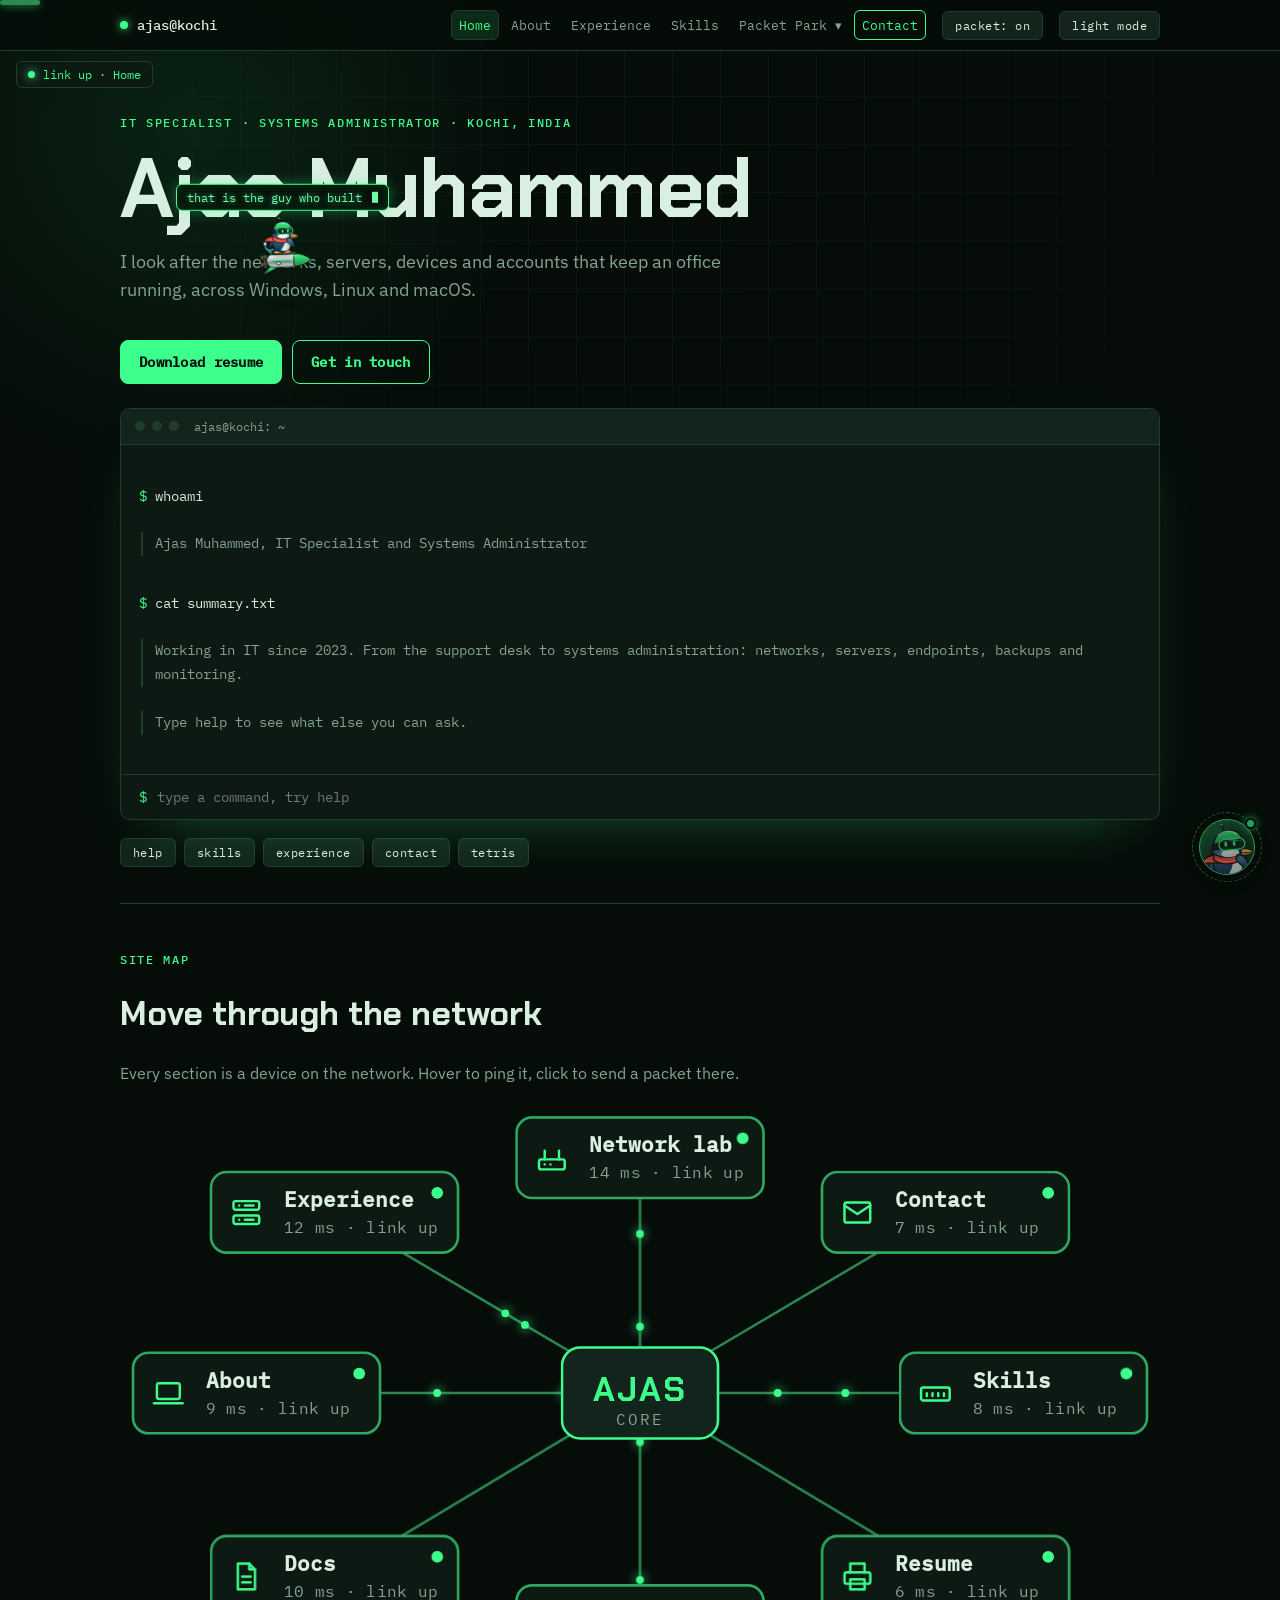
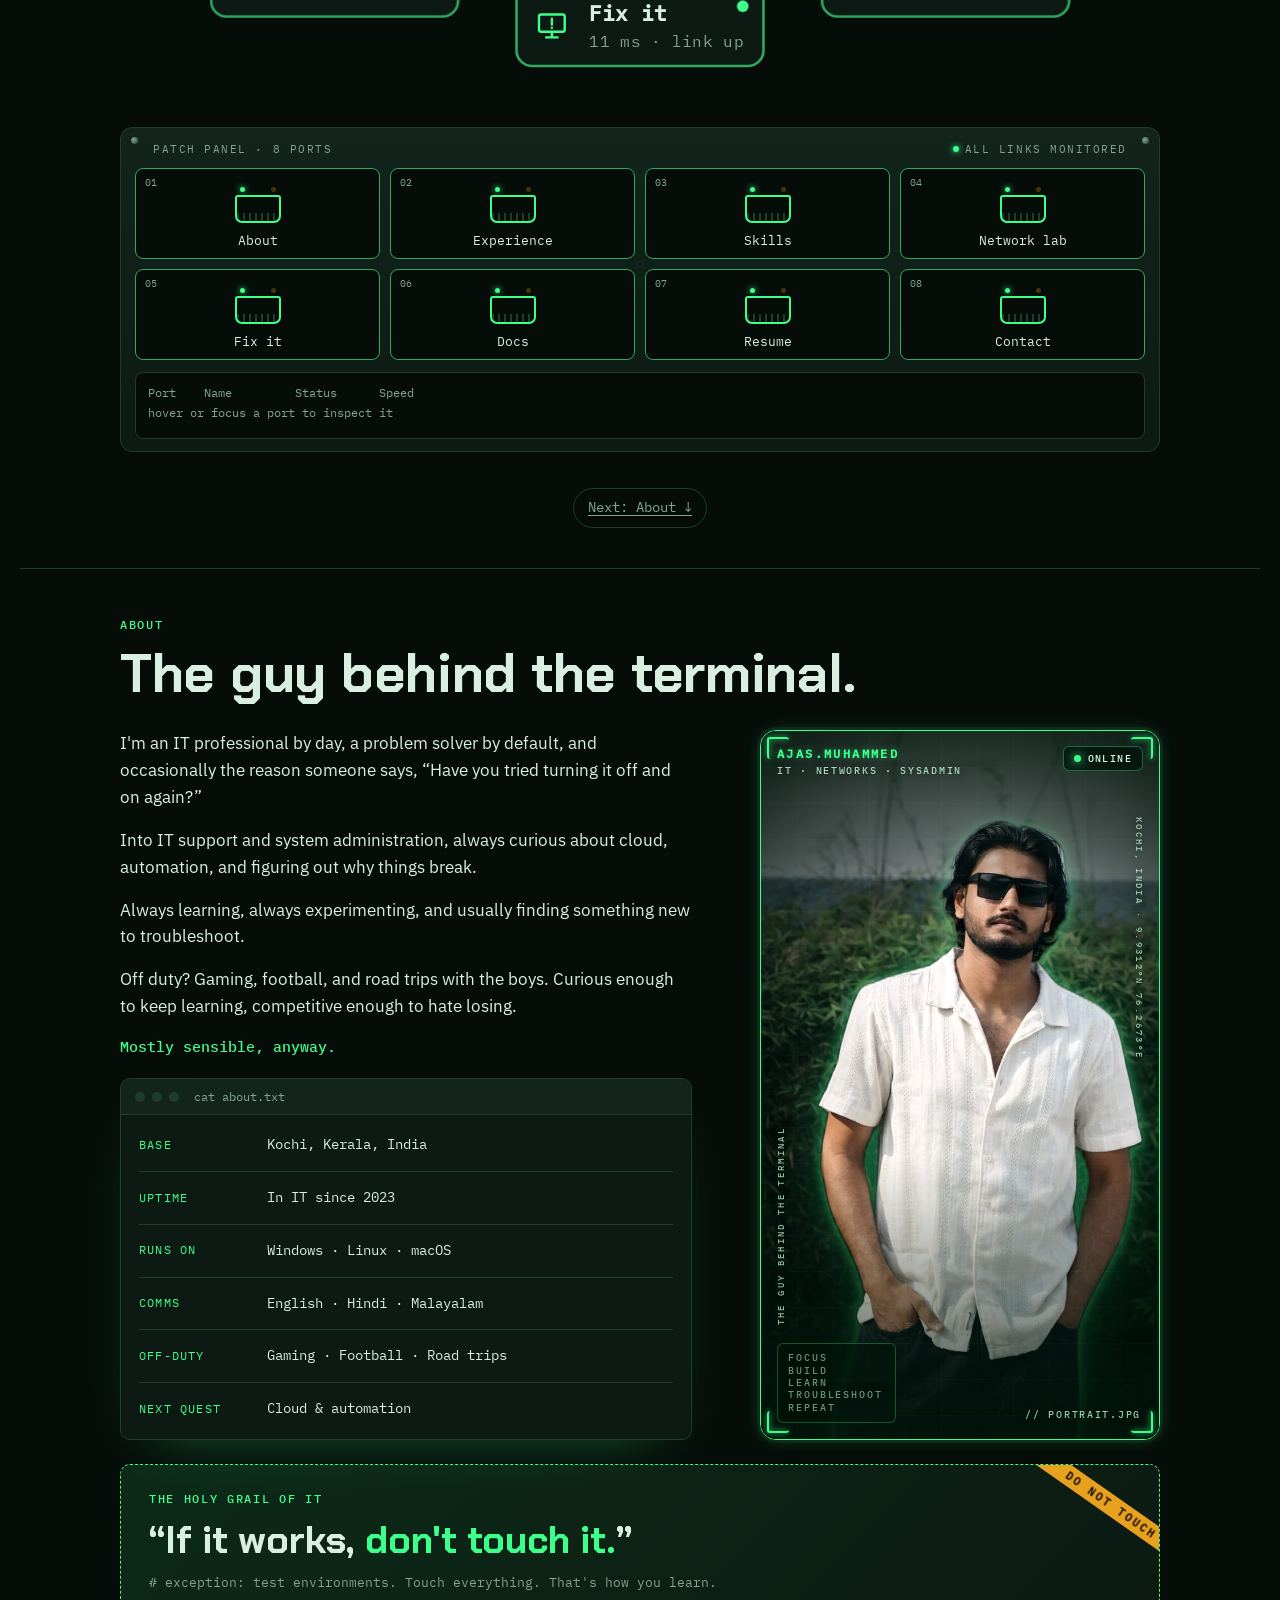
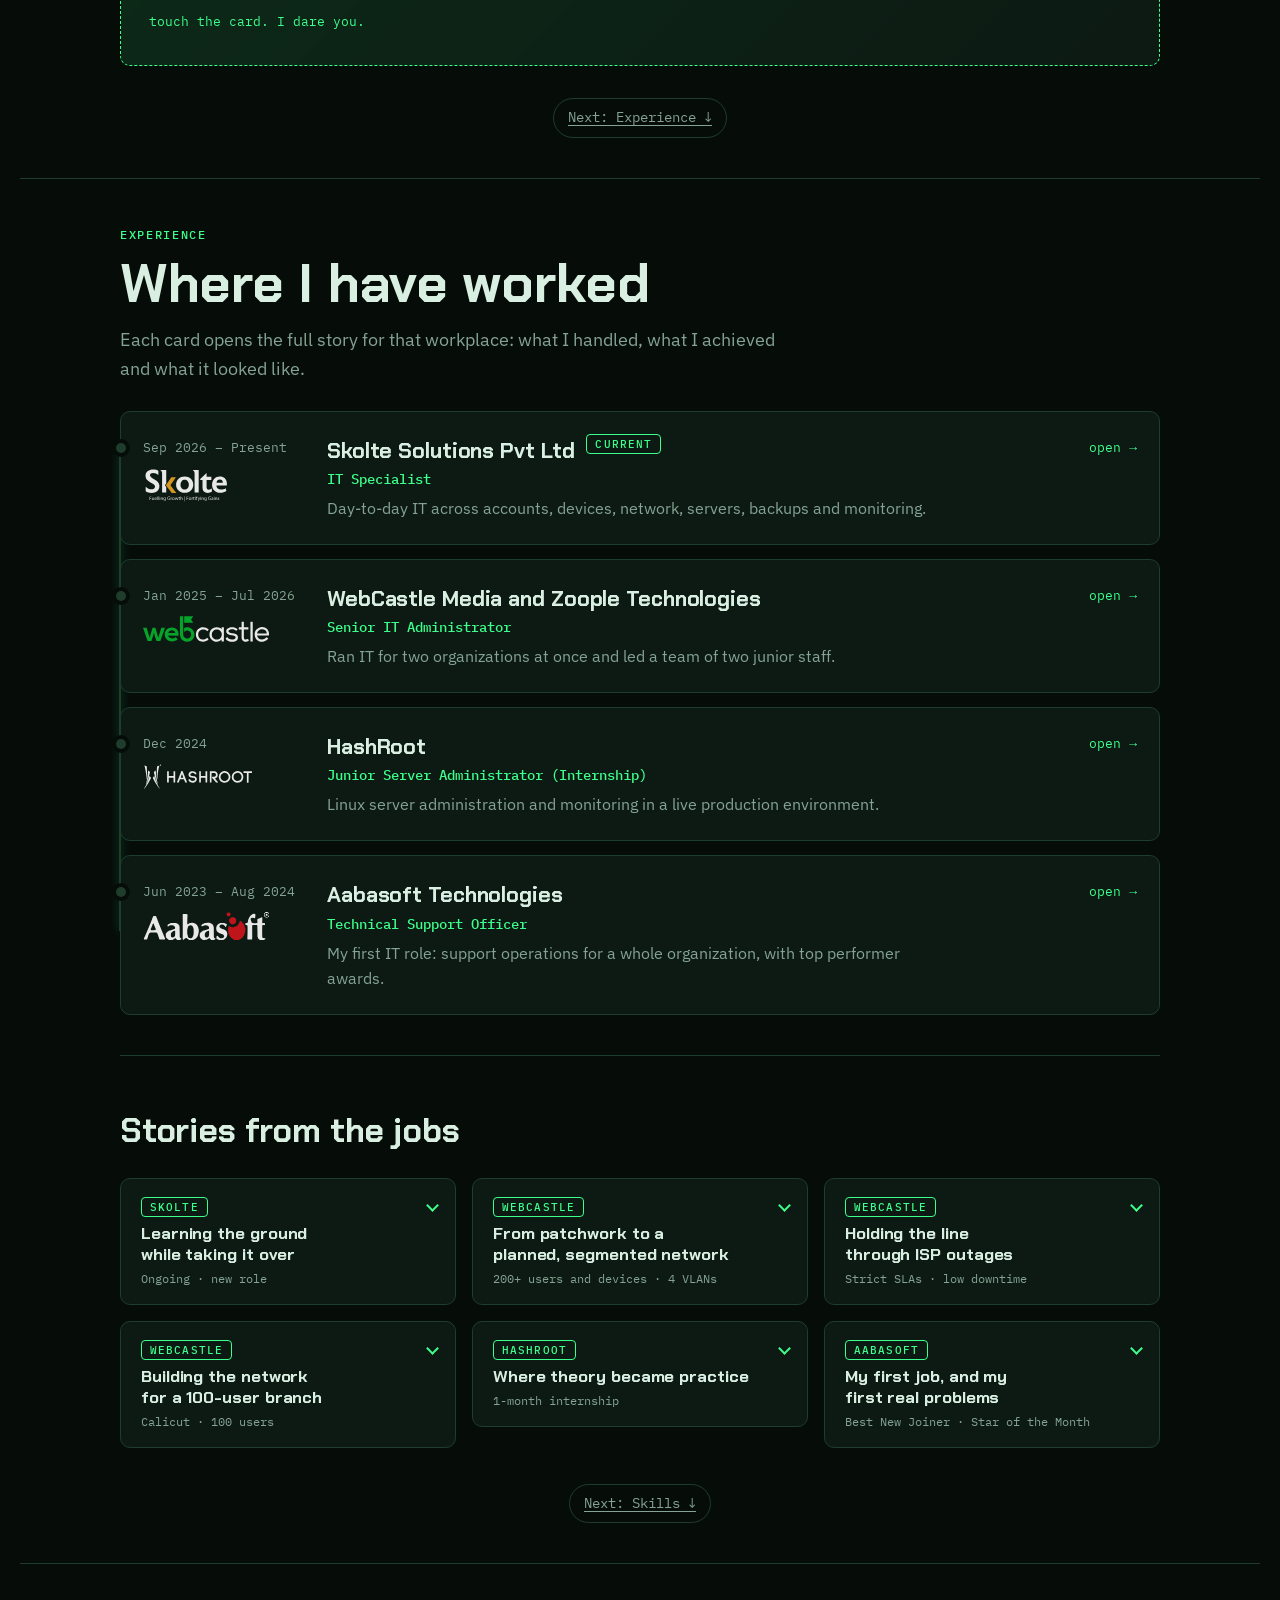
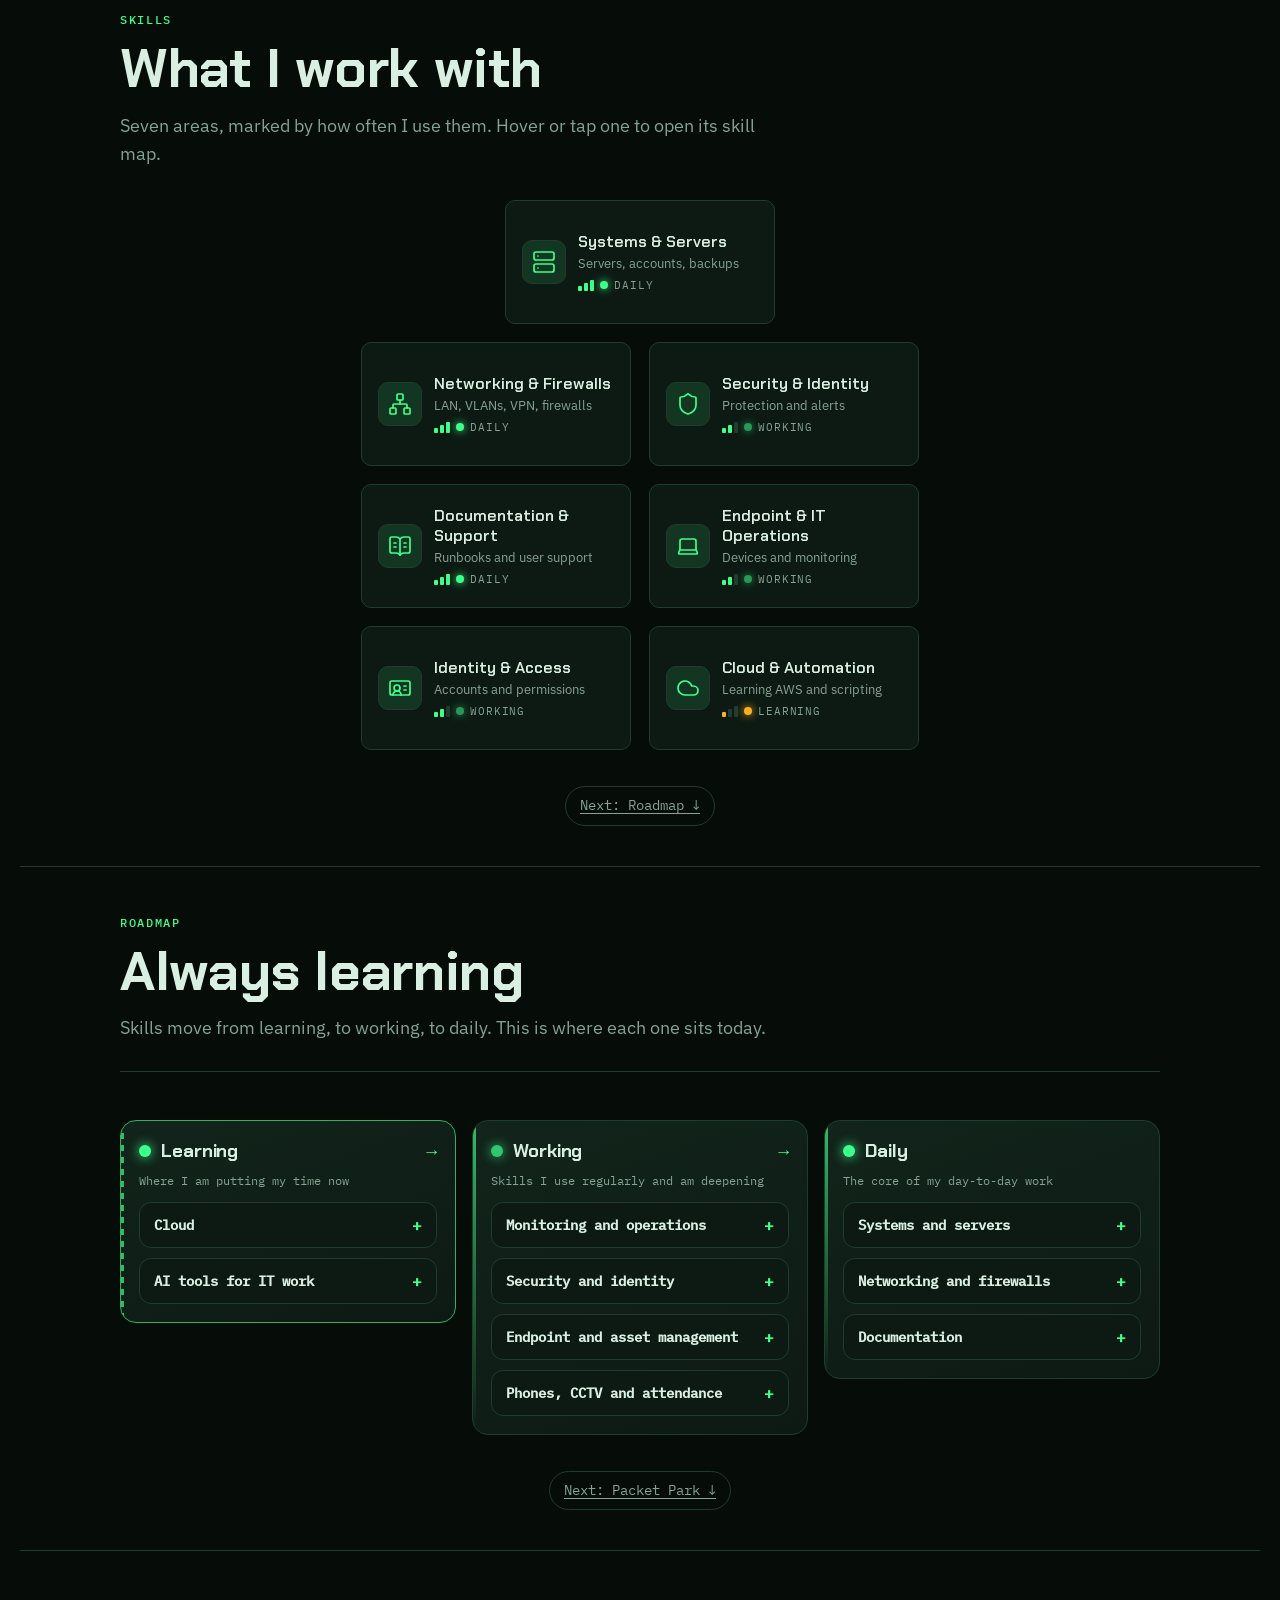
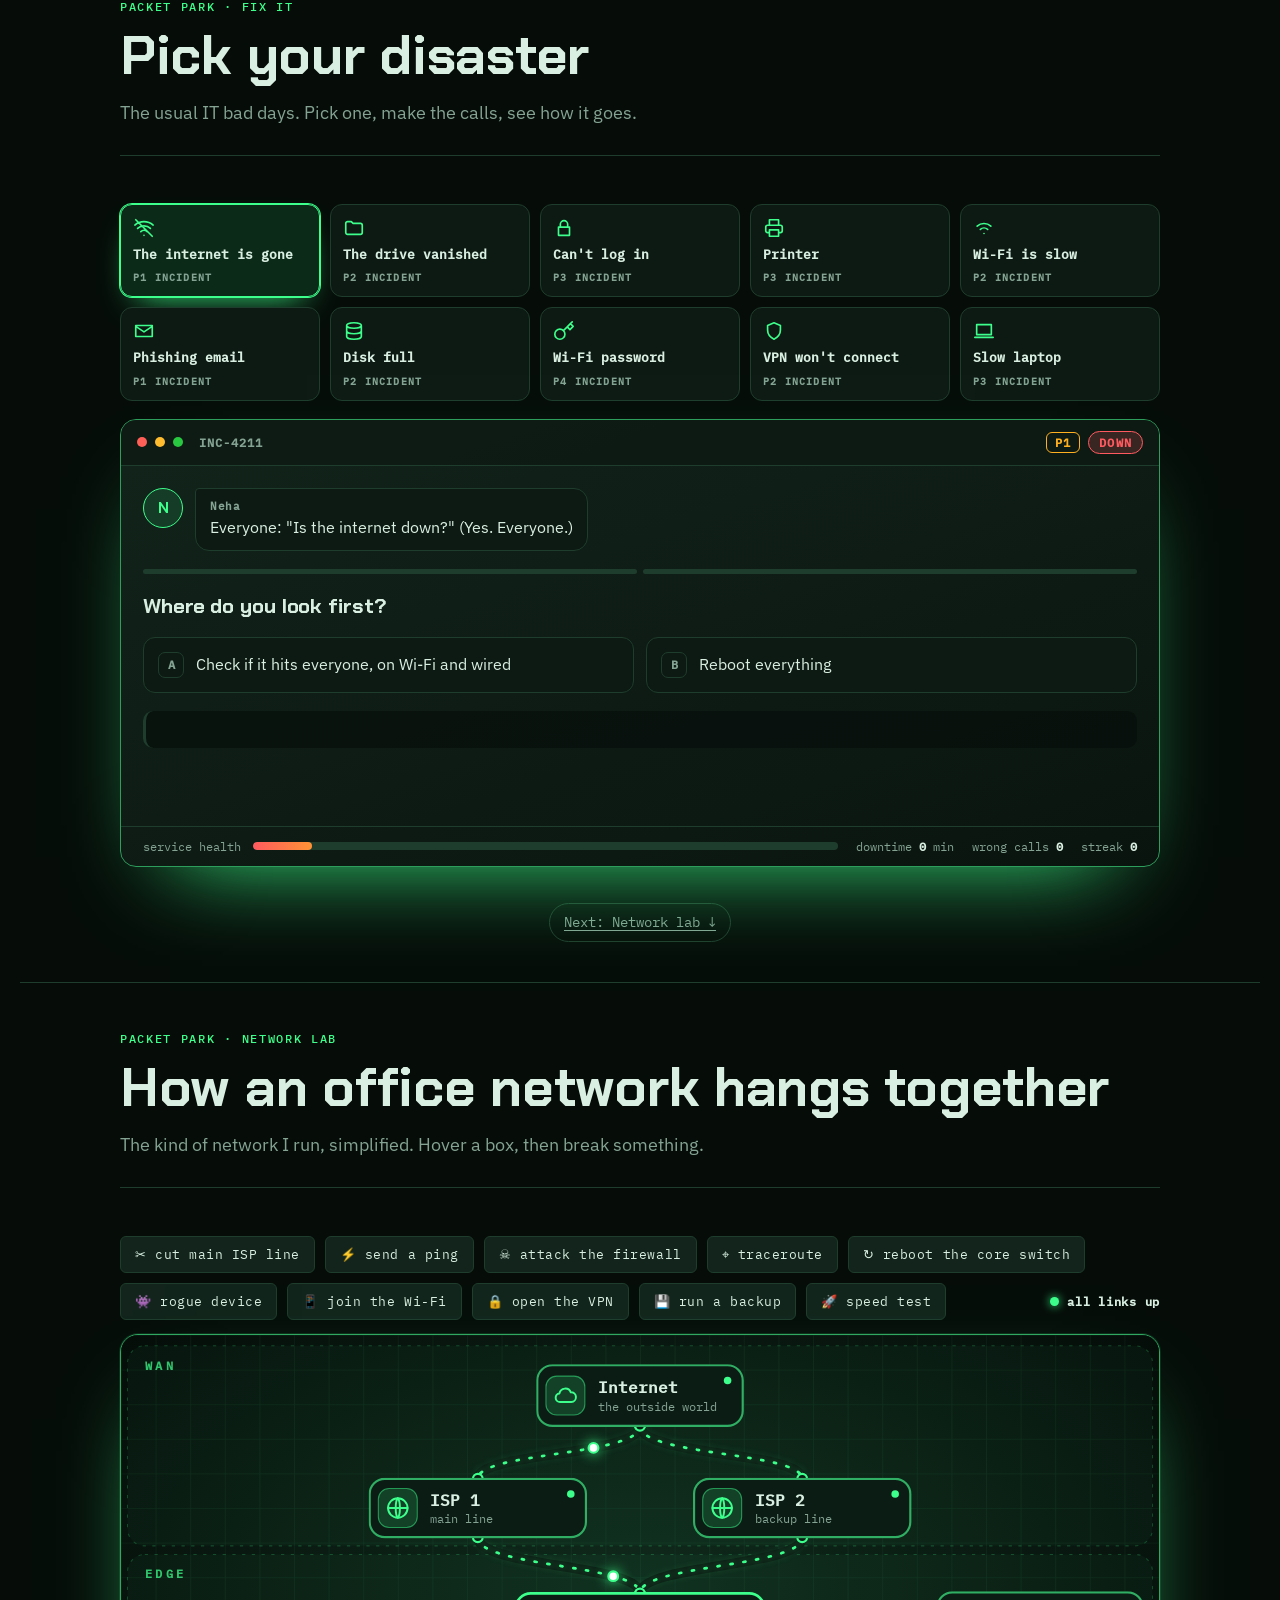
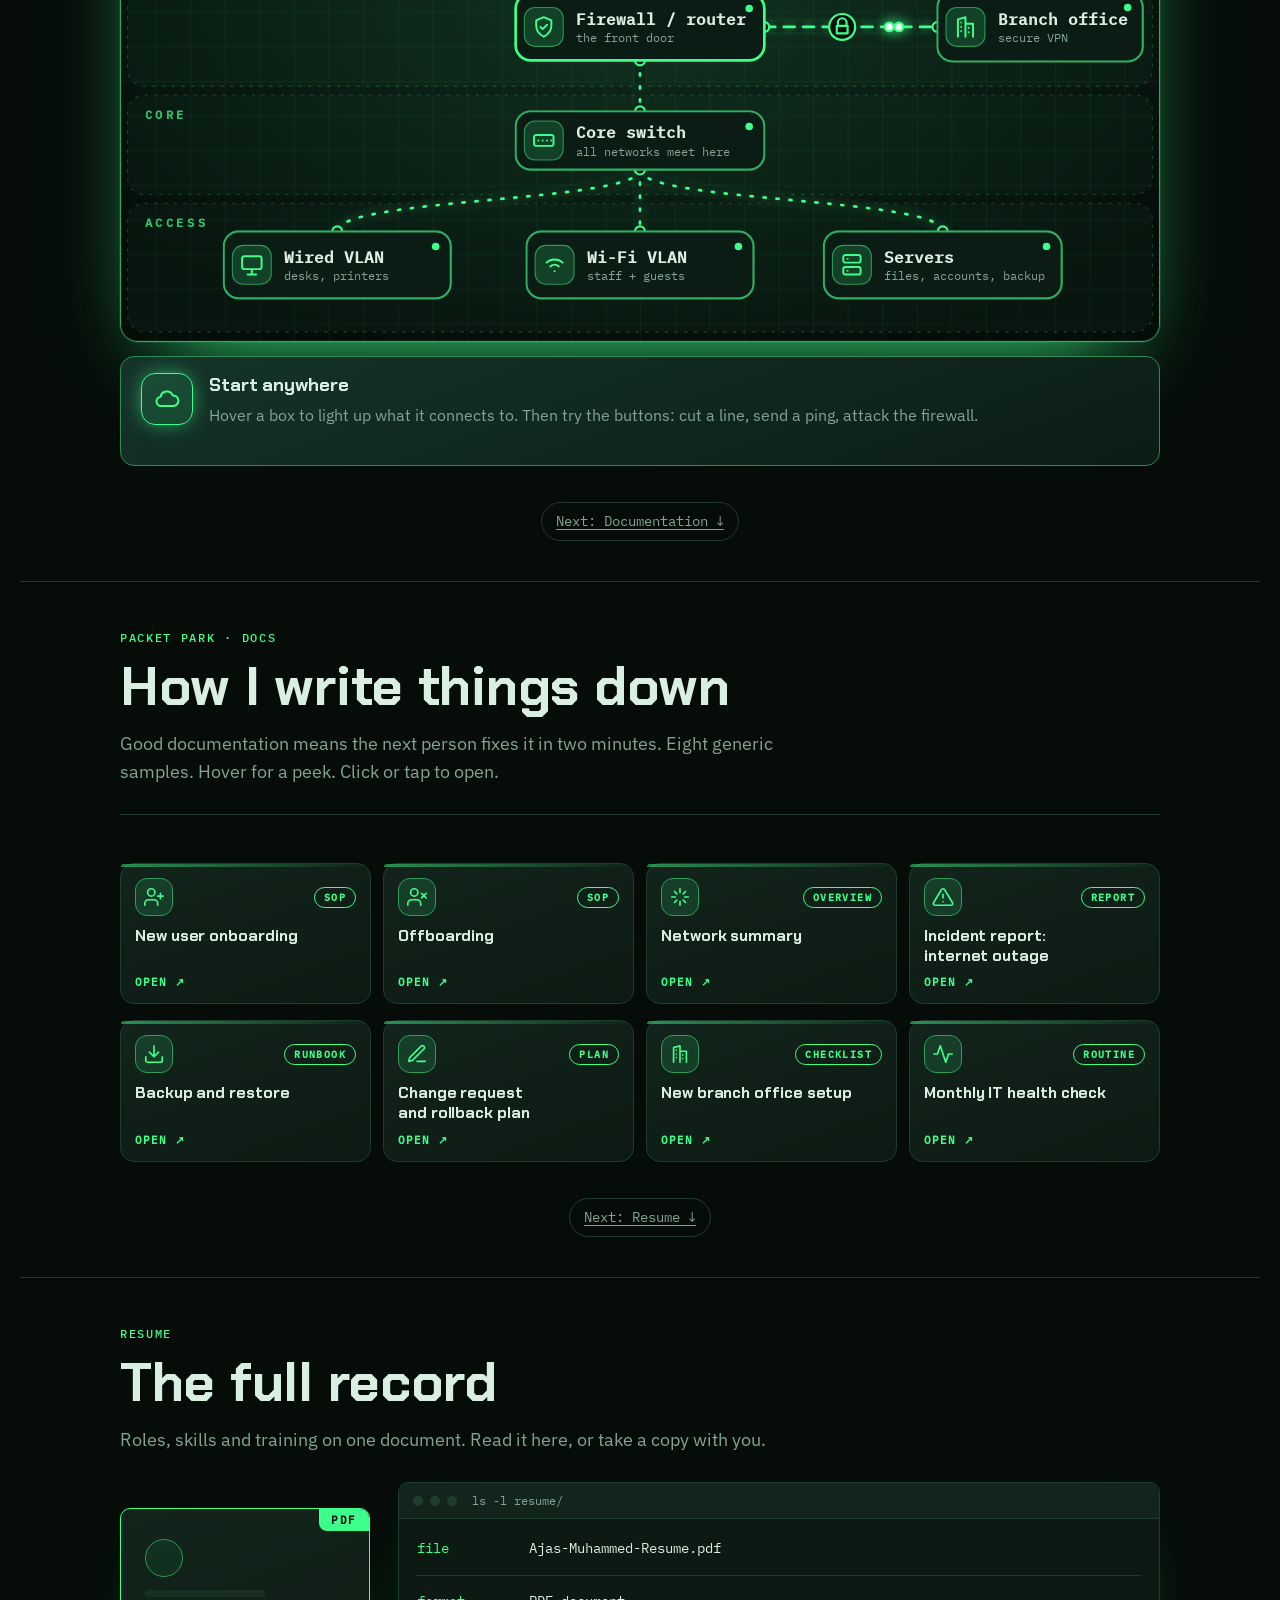
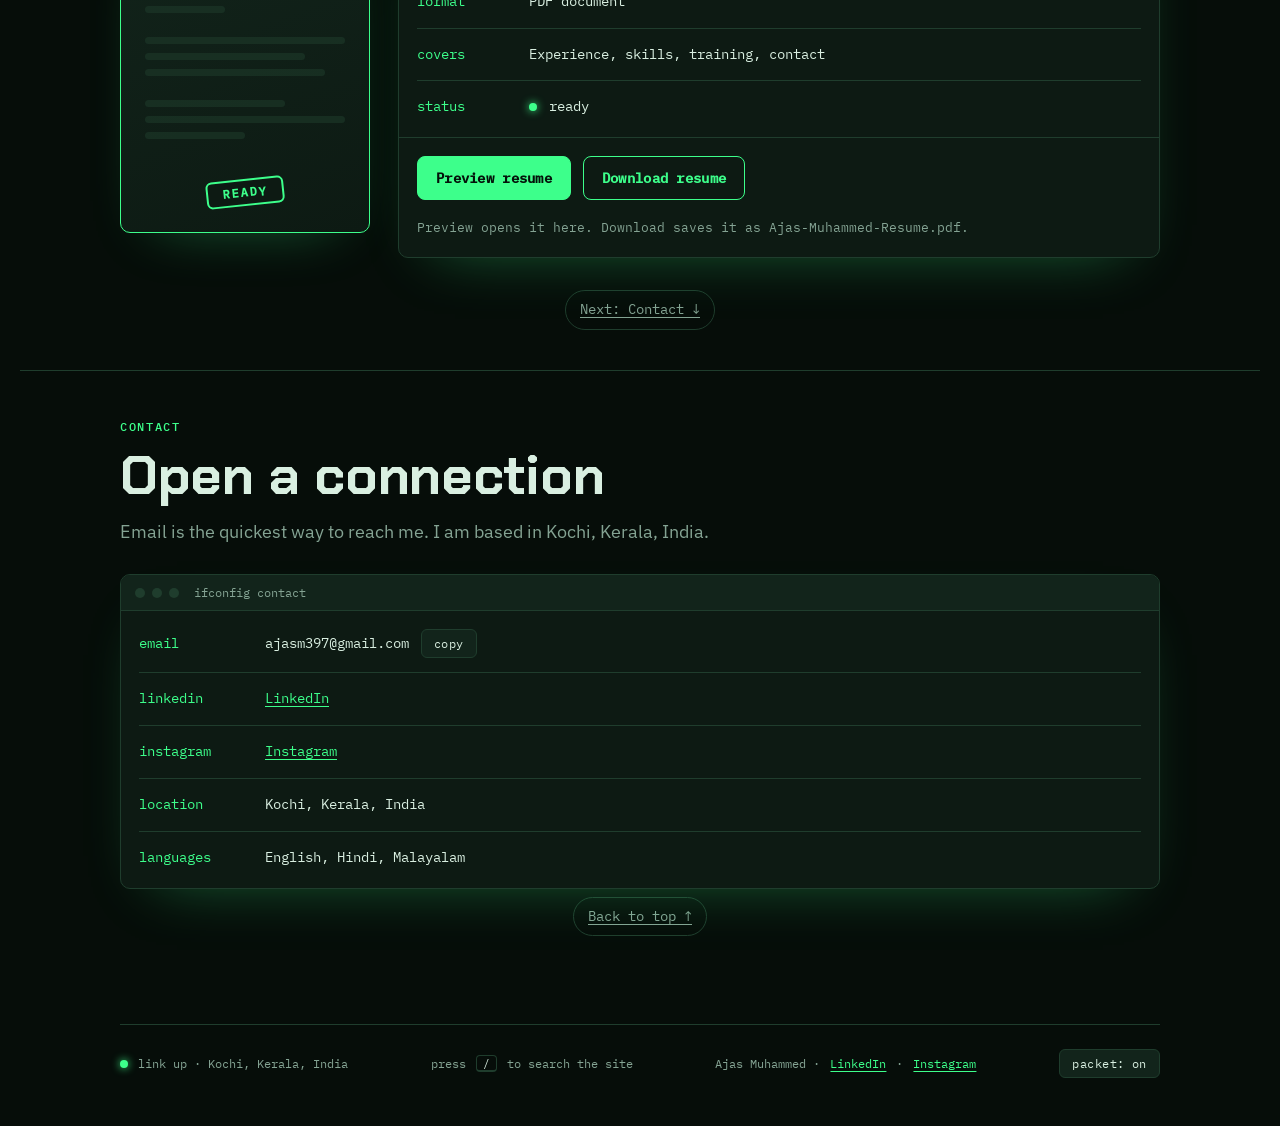
==== commit 5593c5d3: "Custom cursor: neon reticle default plus arcade mode (rocket, pointer, orb, Byte, Glitch), palette a" ====
--- a/index.html
+++ b/index.html
@@ -359,6 +359,6 @@
 <span>Ajas Muhammed · <a href="https://www.linkedin.com/in/ajas-muhammed-pa-1413881bb" target="_blank" rel="noopener">LinkedIn</a> · <a href="https://www.instagram.com/_ajs.z_/" target="_blank" rel="noopener">Instagram</a></span>
 <button class="chip" id="pilot-toggle" data-packet type="button" aria-pressed="true">packet: on</button>
 </footer>
-<script src="icons.js"></script><script src="app.js"></script><script src="motion.js"></script><script src="tetris.js"></script><script src="brain.js"></script><script src="pilot.js"></script>
+<script src="icons.js"></script><script src="app.js"></script><script src="motion.js"></script><script src="cursor.js"></script><script src="tetris.js"></script><script src="brain.js"></script><script src="pilot.js"></script>
 </body>
 </html>
--- a/styles.css
+++ b/styles.css
@@ -1340,3 +1340,53 @@
   html.mo .about-grid.in .hud-cut { animation: abscan 1.5s cubic-bezier(.35,.7,.25,1) .3s backwards; }
   html.mo .about-grid.in .hud-aura { animation: abscan 1.5s cubic-bezier(.35,.7,.25,1) .3s backwards, hudaura 3.2s ease-in-out 1.8s infinite alternate; }
 }
+
+/* about portrait: calmer pass */
+.ab-fr.hud { border-width: 1px; box-shadow: 0 0 0 3px color-mix(in srgb, var(--accent) 6%, transparent), 0 0 18px -4px color-mix(in srgb, var(--accent) 32%, transparent), inset 0 0 26px color-mix(in srgb, var(--accent) 8%, transparent); }
+.ab-fr.hud .hud-aura { opacity: .3; }
+.ab-fr.hud .hud-cut { filter: saturate(1.03) contrast(1.03) drop-shadow(0 0 1px rgba(150, 255, 190, .3)); }
+.ab-fr.hud > picture img { filter: brightness(.7) saturate(.95) contrast(1.05); }
+.hud-vig { background: radial-gradient(75% 66% at 50% 46%, rgba(0, 24, 12, 0) 30%, rgba(0, 16, 8, .45) 75%, rgba(0, 10, 5, .72) 100%); }
+.hud-grid { opacity: .1; }
+.hud-beam { background: linear-gradient(180deg, transparent, rgba(61, 255, 139, .07) 60%, rgba(61, 255, 139, .16) 96%, transparent); }
+.ab-fr.hud .cn { width: 22px; height: 22px; border-width: 2px; filter: drop-shadow(0 0 3px var(--accent)); }
+.hud-id b { text-shadow: 0 0 6px rgba(61, 255, 139, .4); }
+@keyframes hudglow { from { box-shadow: 0 0 0 3px color-mix(in srgb, var(--accent) 5%, transparent), 0 0 14px -4px color-mix(in srgb, var(--accent) 24%, transparent), inset 0 0 20px color-mix(in srgb, var(--accent) 6%, transparent); } to { box-shadow: 0 0 0 3px color-mix(in srgb, var(--accent) 8%, transparent), 0 0 26px -2px color-mix(in srgb, var(--accent) 40%, transparent), inset 0 0 32px color-mix(in srgb, var(--accent) 11%, transparent); } }
+@keyframes hudaura { from { opacity: .22; transform: scale(1); } to { opacity: .42; transform: scale(1.012); } }
+@media (prefers-reduced-motion: no-preference) { html.mo .about-grid.in .ab-fr.hud .cn { animation-duration: 4.5s; } }
+
+/* custom cursor */
+.cur { position: fixed; left: 0; top: 0; width: 40px; height: 40px; z-index: 100000; pointer-events: none; color: var(--accent); will-change: transform; transition: opacity .15s; filter: drop-shadow(0 0 5px color-mix(in srgb, currentColor 65%, transparent)); }
+.cur[data-m="pointer"] { width: 28px; height: 32px; }
+.cur svg { width: 100%; height: 100%; overflow: visible; display: block; }
+.cur-cv { position: fixed; inset: 0; z-index: 99999; pointer-events: none; }
+html.cur-hide, html.cur-hide * { cursor: none !important; }
+html.cur-hide.cur-native, html.cur-hide.cur-native * { cursor: auto !important; }
+html.cur-hide.cur-native input, html.cur-hide.cur-native textarea { cursor: text !important; }
+.cur .rt { transition: transform .25s cubic-bezier(.2, .7, .2, 1); transform-origin: center; }
+.cur.hv .rt { transform: rotate(45deg) scale(1.1); }
+.cur.dn .rt { transform: scale(.8); }
+.cur .jt, .cur .jb { transform-origin: -12px 0; transition: transform .12s; }
+.cur .fl { transform-origin: 0 11px; }
+@media (prefers-reduced-motion: no-preference) {
+  .cur[data-m="reticle"] .rt { animation: curspin 14s linear infinite; }
+  .cur.hv[data-m="reticle"] .rt { animation: none; }
+  .cur .fl { animation: curfl .18s steps(2) infinite; }
+  .cur.mv .fl { animation-duration: .1s; }
+  .cur[data-m="byte"].mv .jt { animation: curjt .22s steps(2) infinite; }
+  .cur[data-m="byte"].mv .jb { animation: curjb .22s steps(2) infinite; }
+  .cur[data-m="glitch"] .gl { animation: curbob 1.6s ease-in-out infinite; transform-origin: center; }
+  .cur[data-m="glitch"] .ey { animation: curblink 3.6s infinite; transform-box: fill-box; transform-origin: center; }
+  .cur[data-m="glitch"].mv .lg { animation: curleg .16s steps(2) infinite; transform-origin: center; }
+  .cur[data-m="orb"] svg { animation: curorb 2.4s ease-in-out infinite; }
+}
+.cur[data-m="byte"].hv .jt { transform: rotate(-22deg); } .cur[data-m="byte"].hv .jb { transform: rotate(22deg); }
+@keyframes curspin { to { transform: rotate(360deg); } }
+@keyframes curfl { 50% { transform: scaleY(1.45); } }
+@keyframes curjt { 50% { transform: rotate(-24deg); } }
+@keyframes curjb { 50% { transform: rotate(24deg); } }
+@keyframes curbob { 50% { transform: translateY(-2px); } }
+@keyframes curblink { 0%, 94%, 100% { transform: scaleY(1); } 97% { transform: scaleY(.1); } }
+@keyframes curleg { 50% { transform: rotate(8deg); } }
+@keyframes curorb { 50% { transform: scale(1.14); } }
+html.cur-native .cur, .cur.out { opacity: 0; }
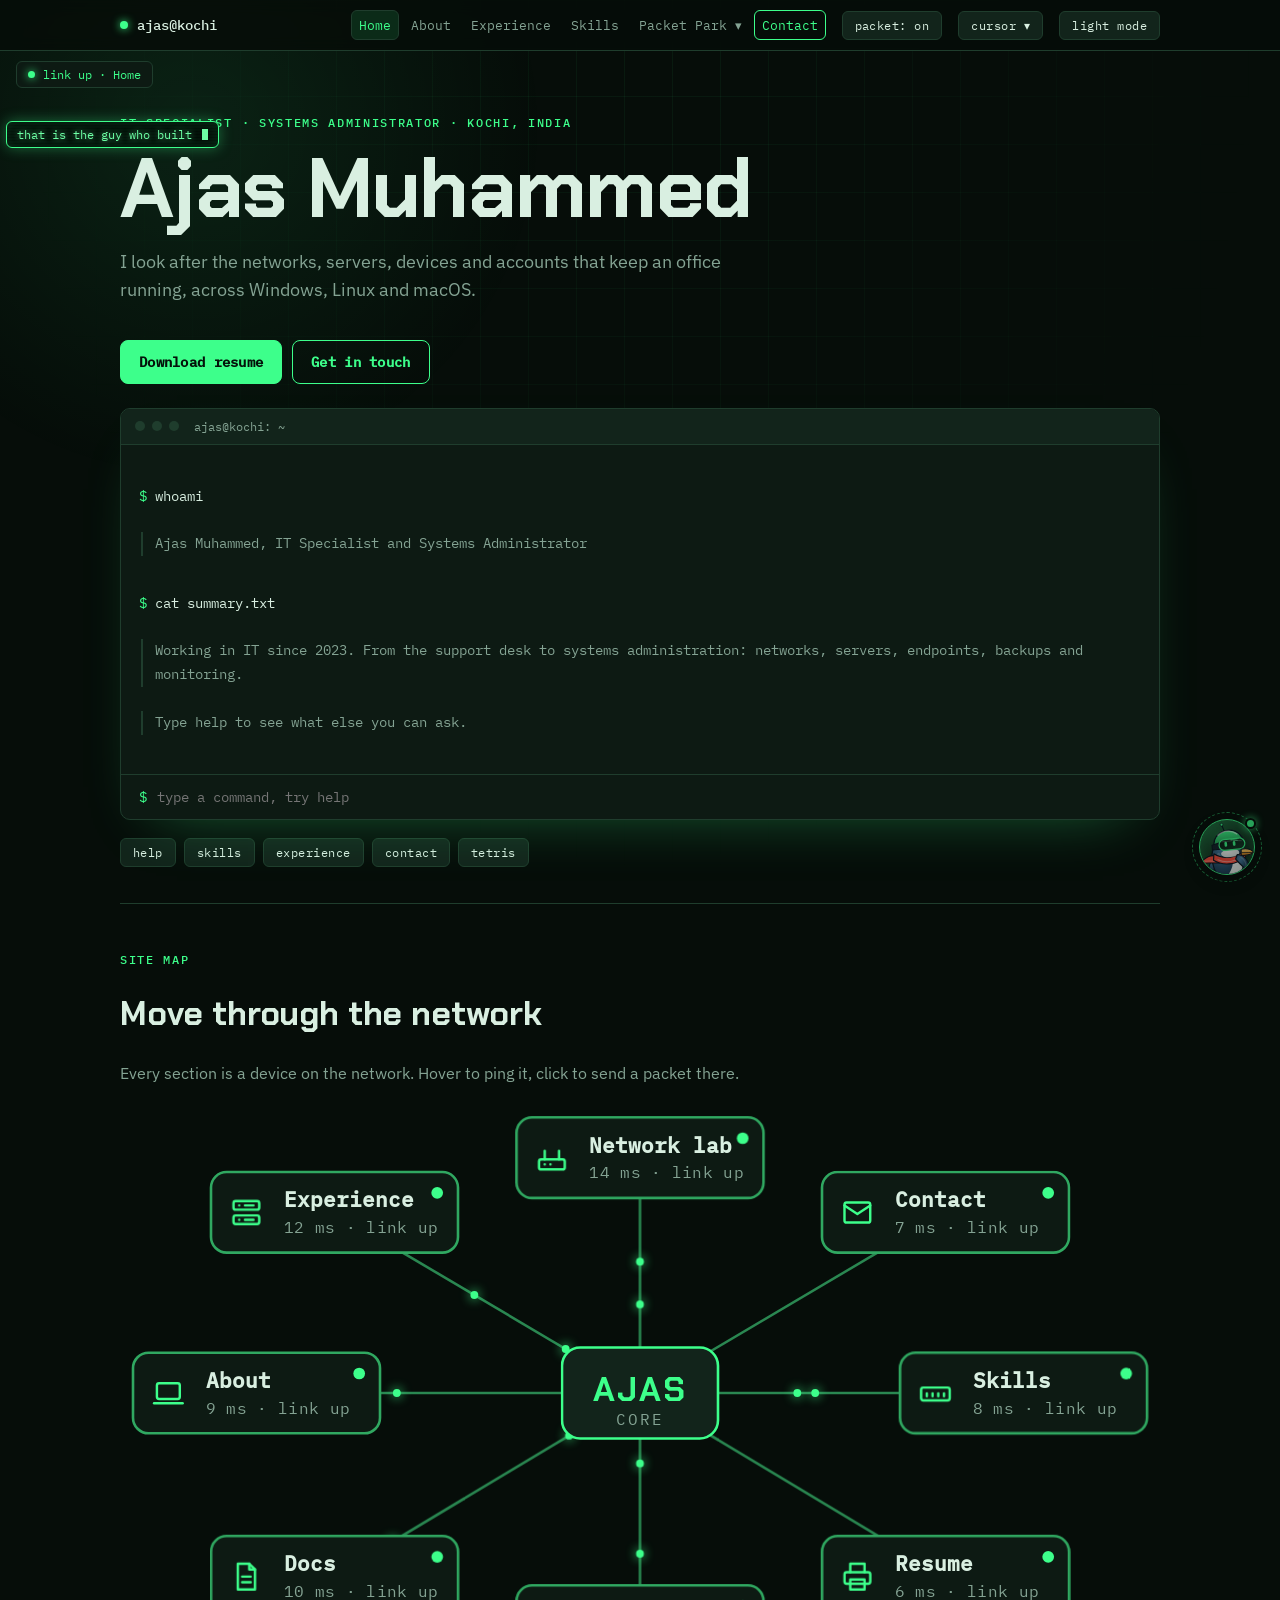
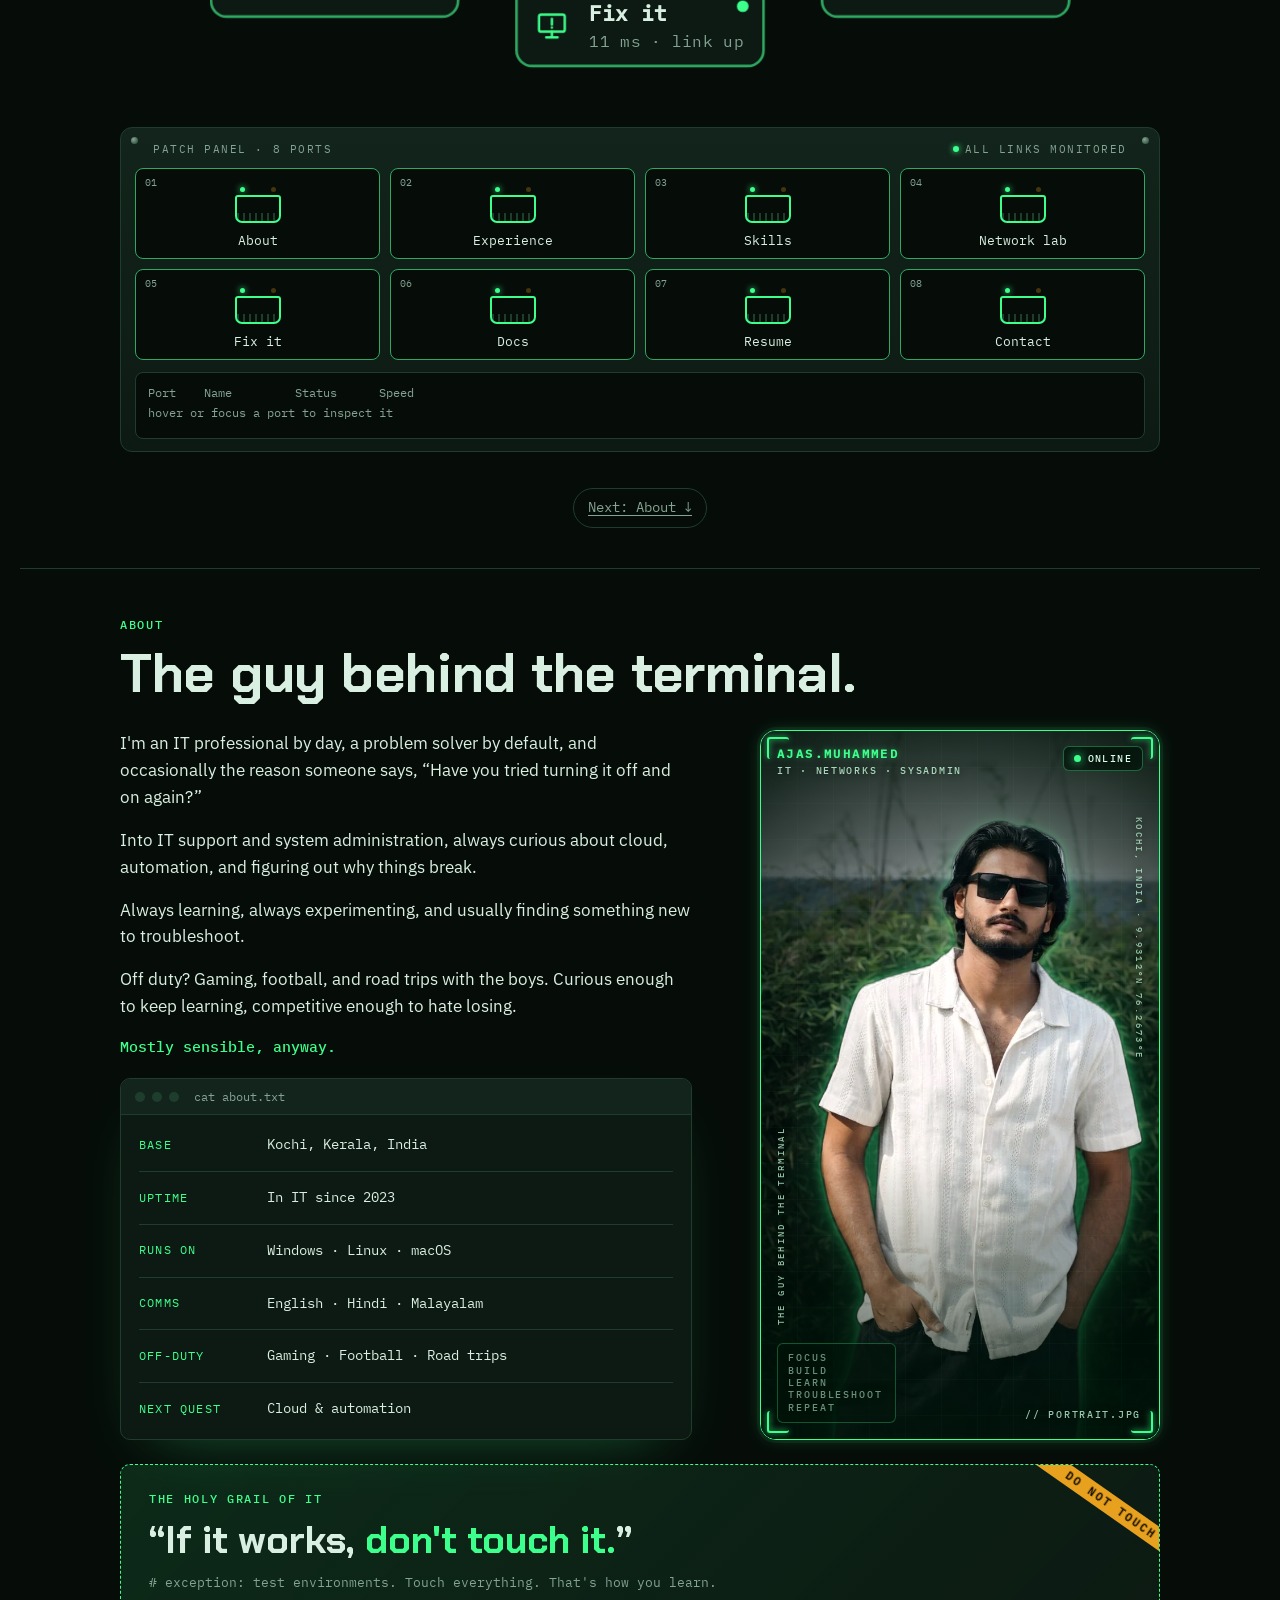
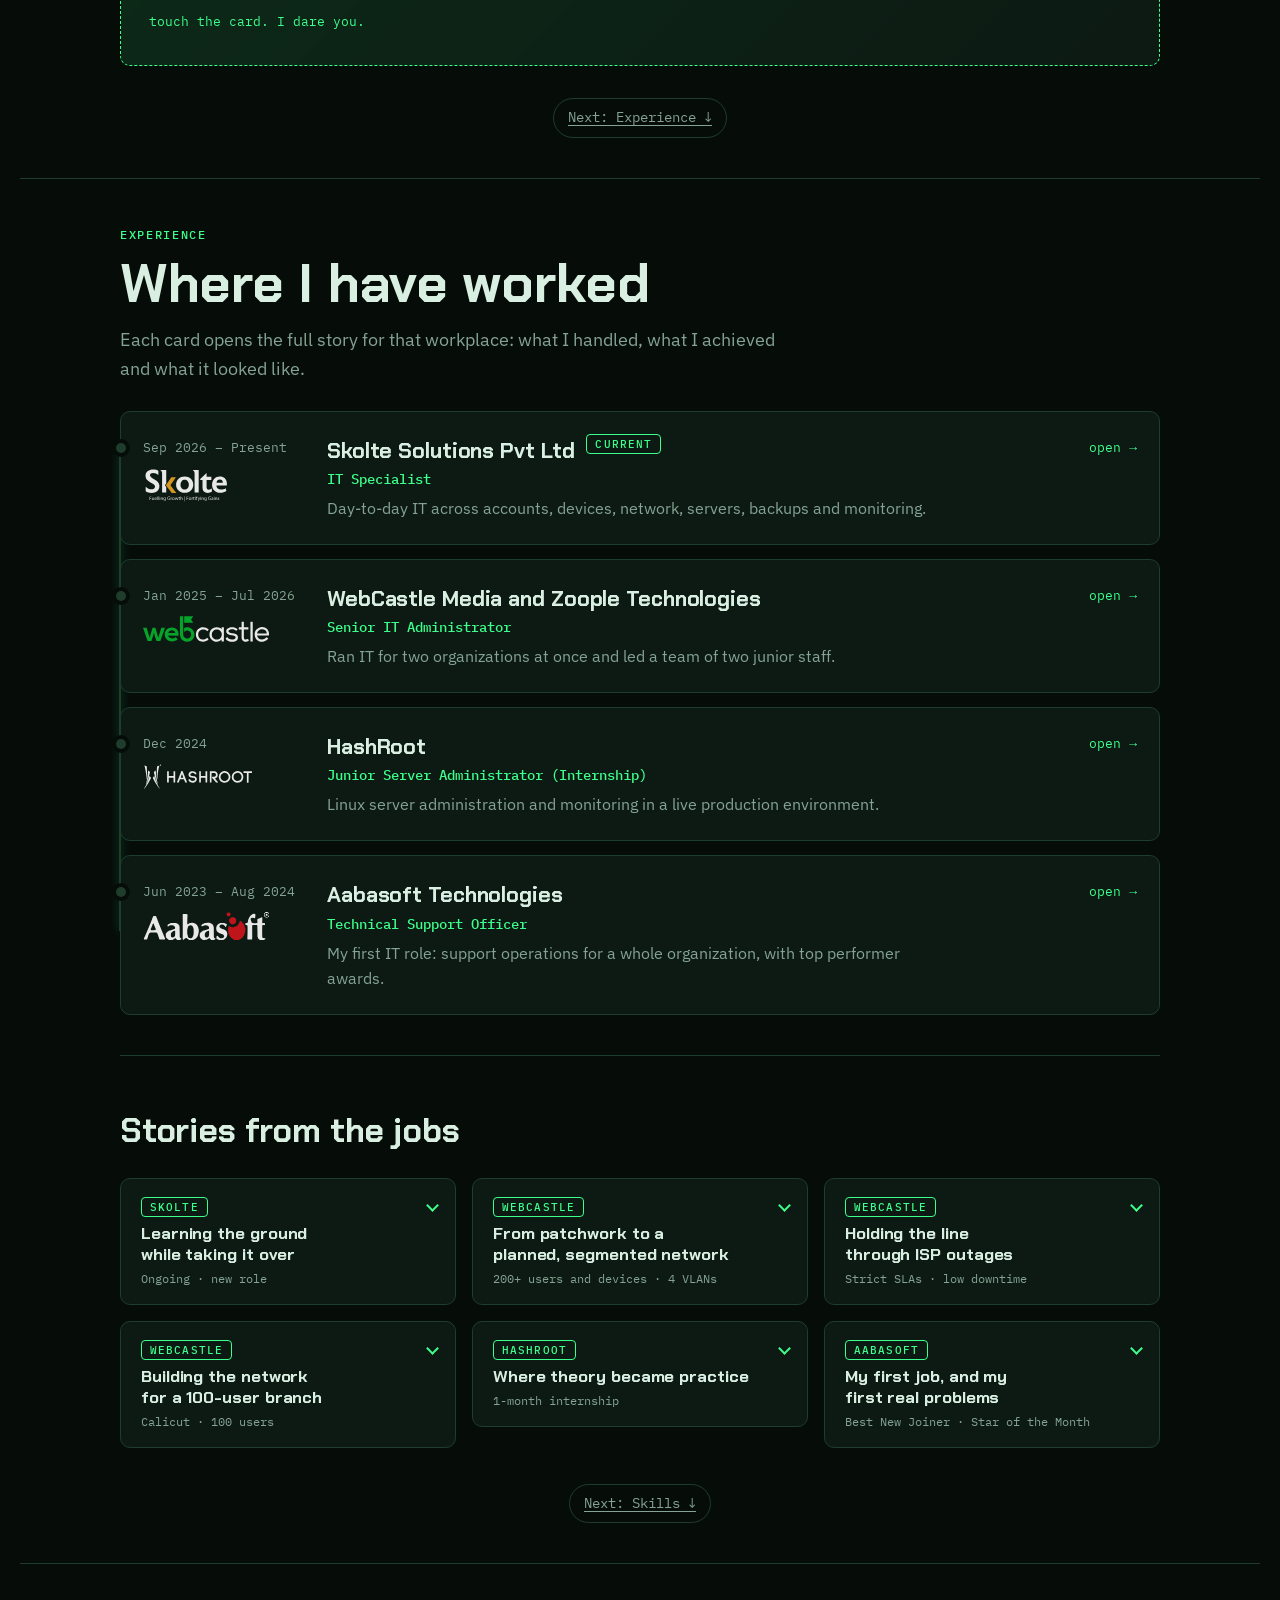
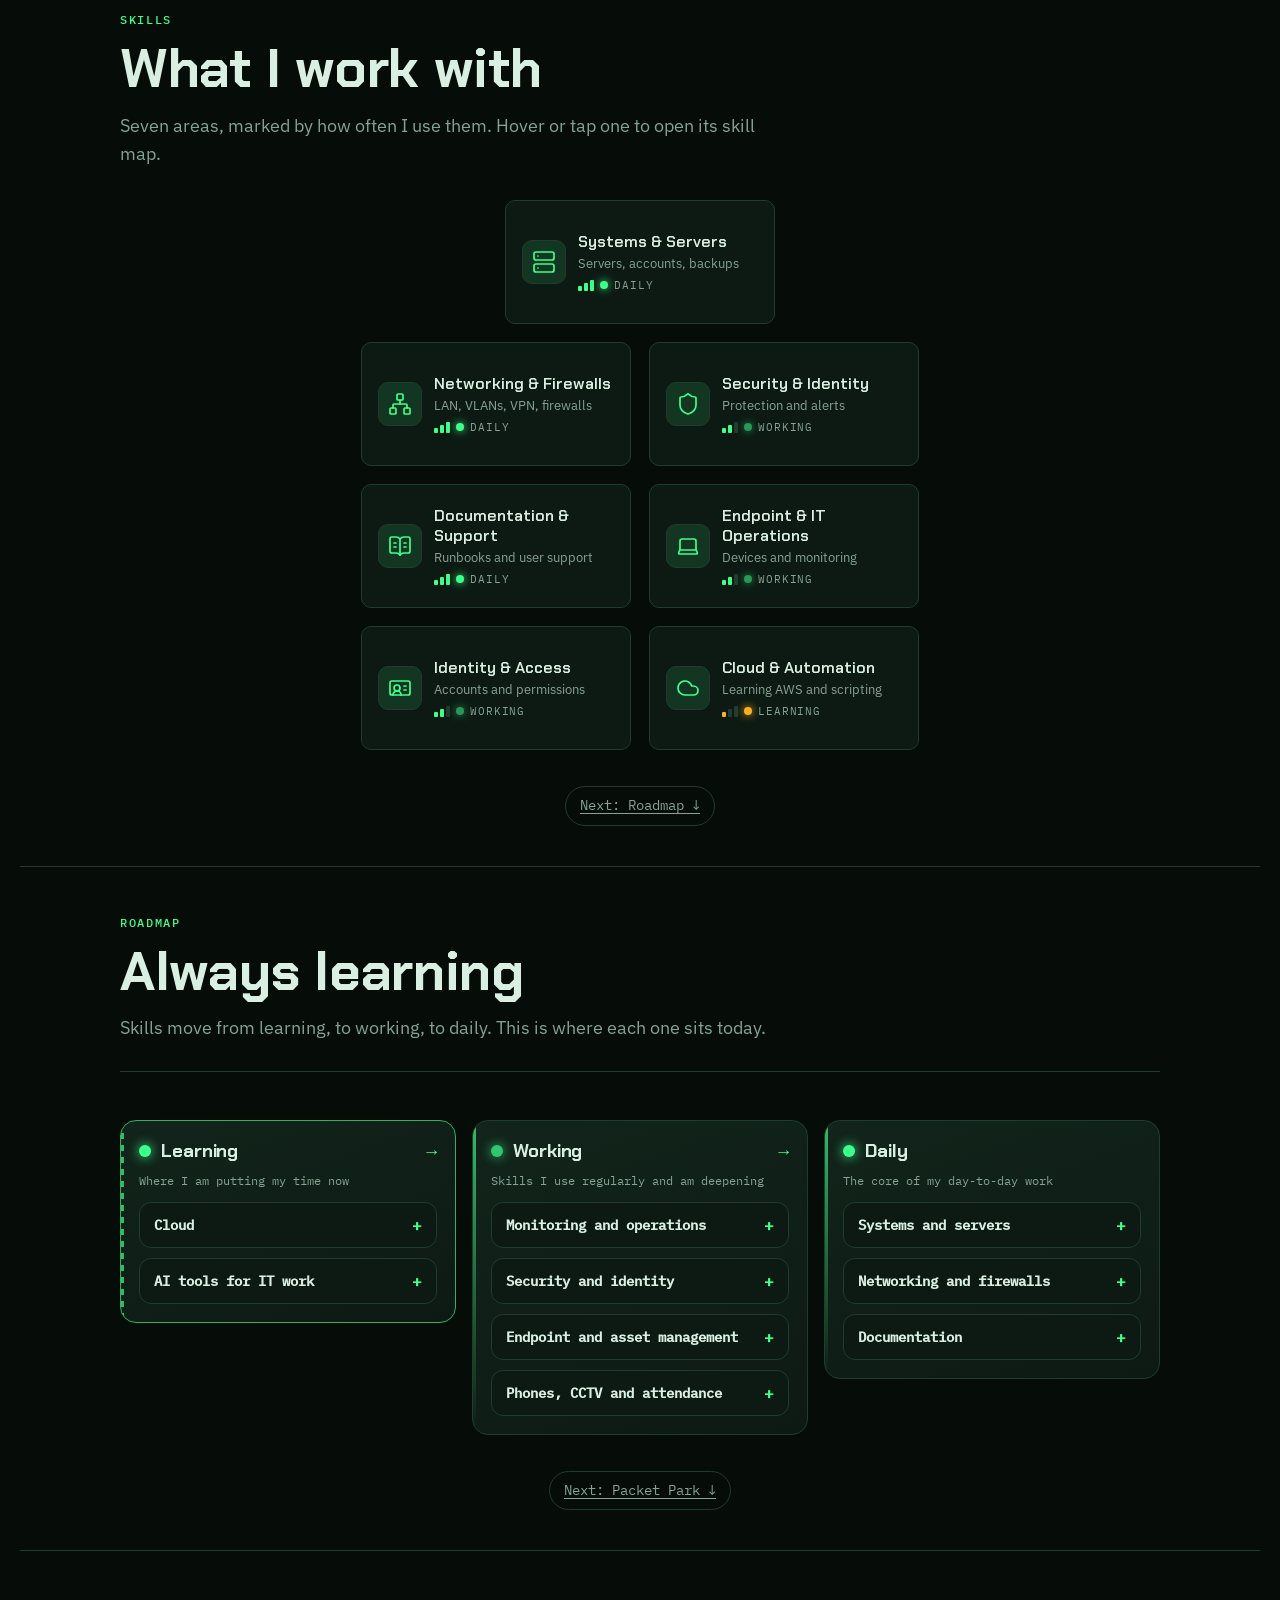
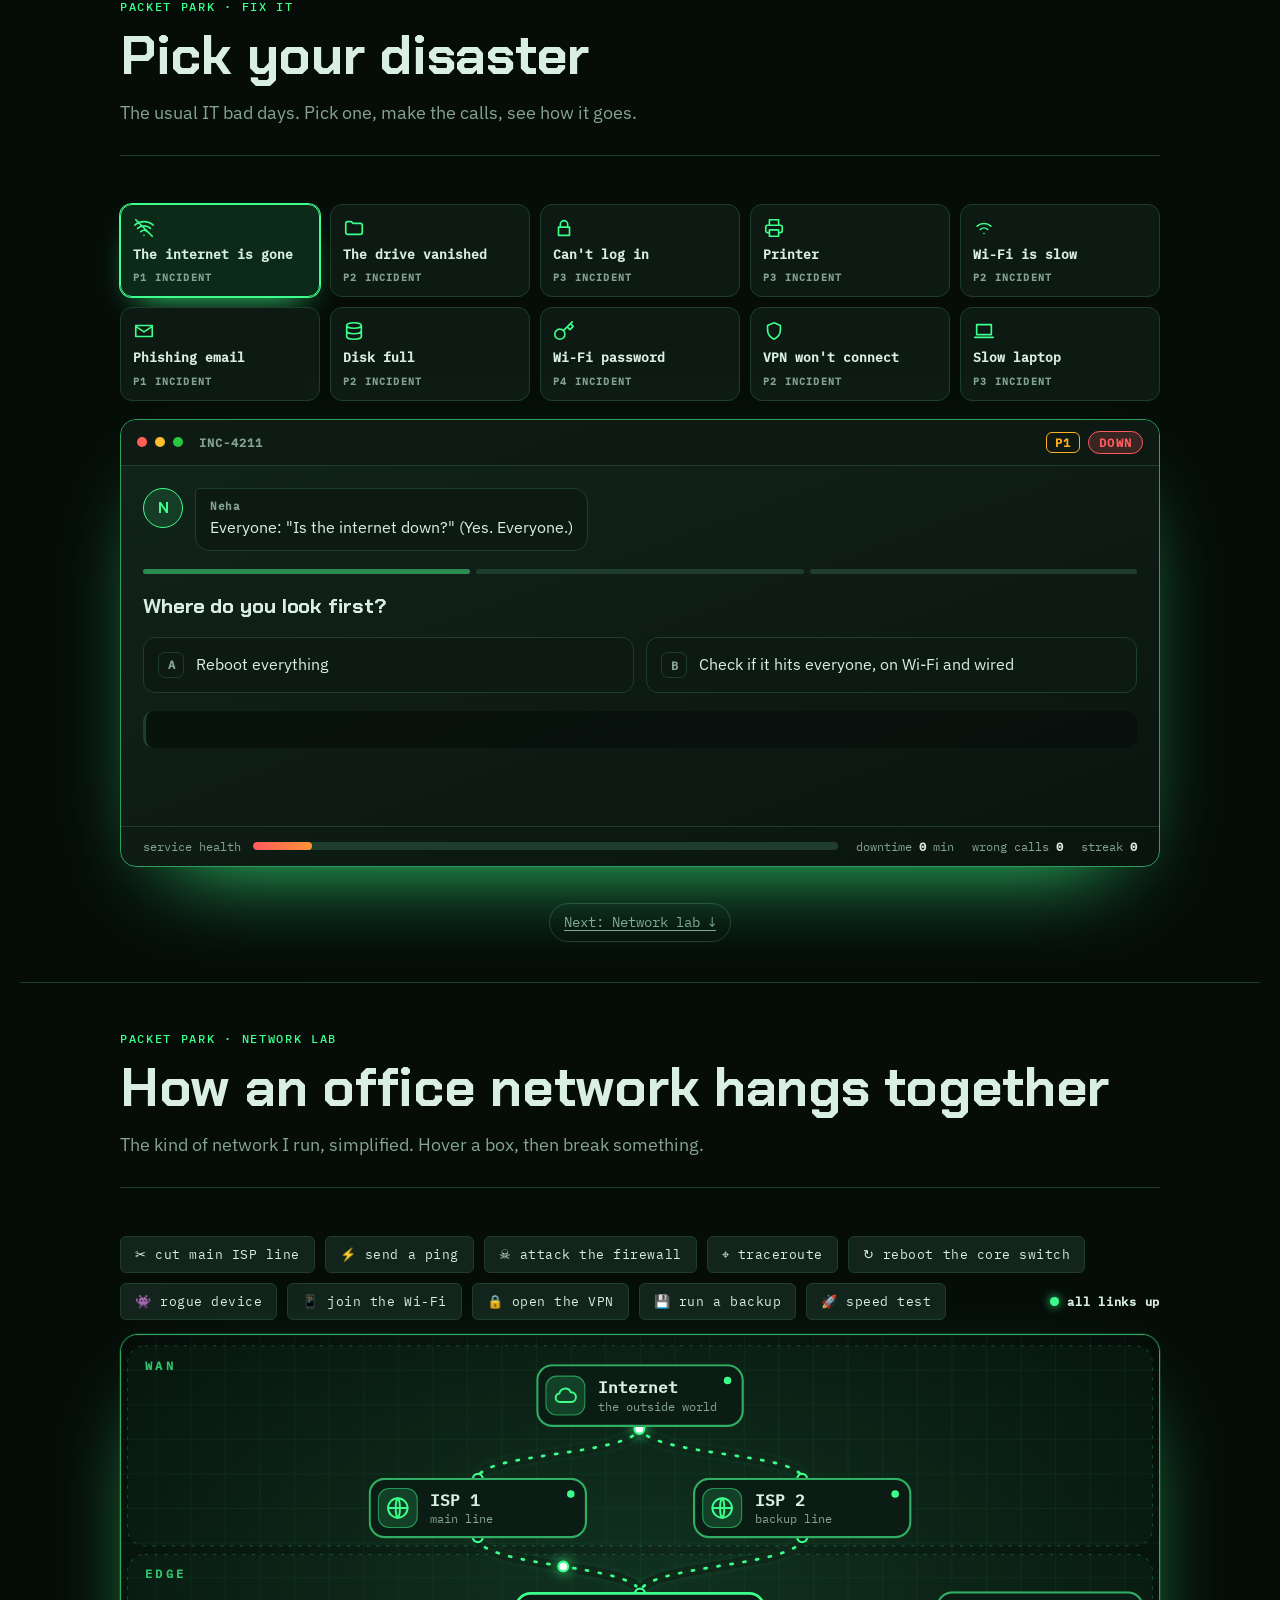
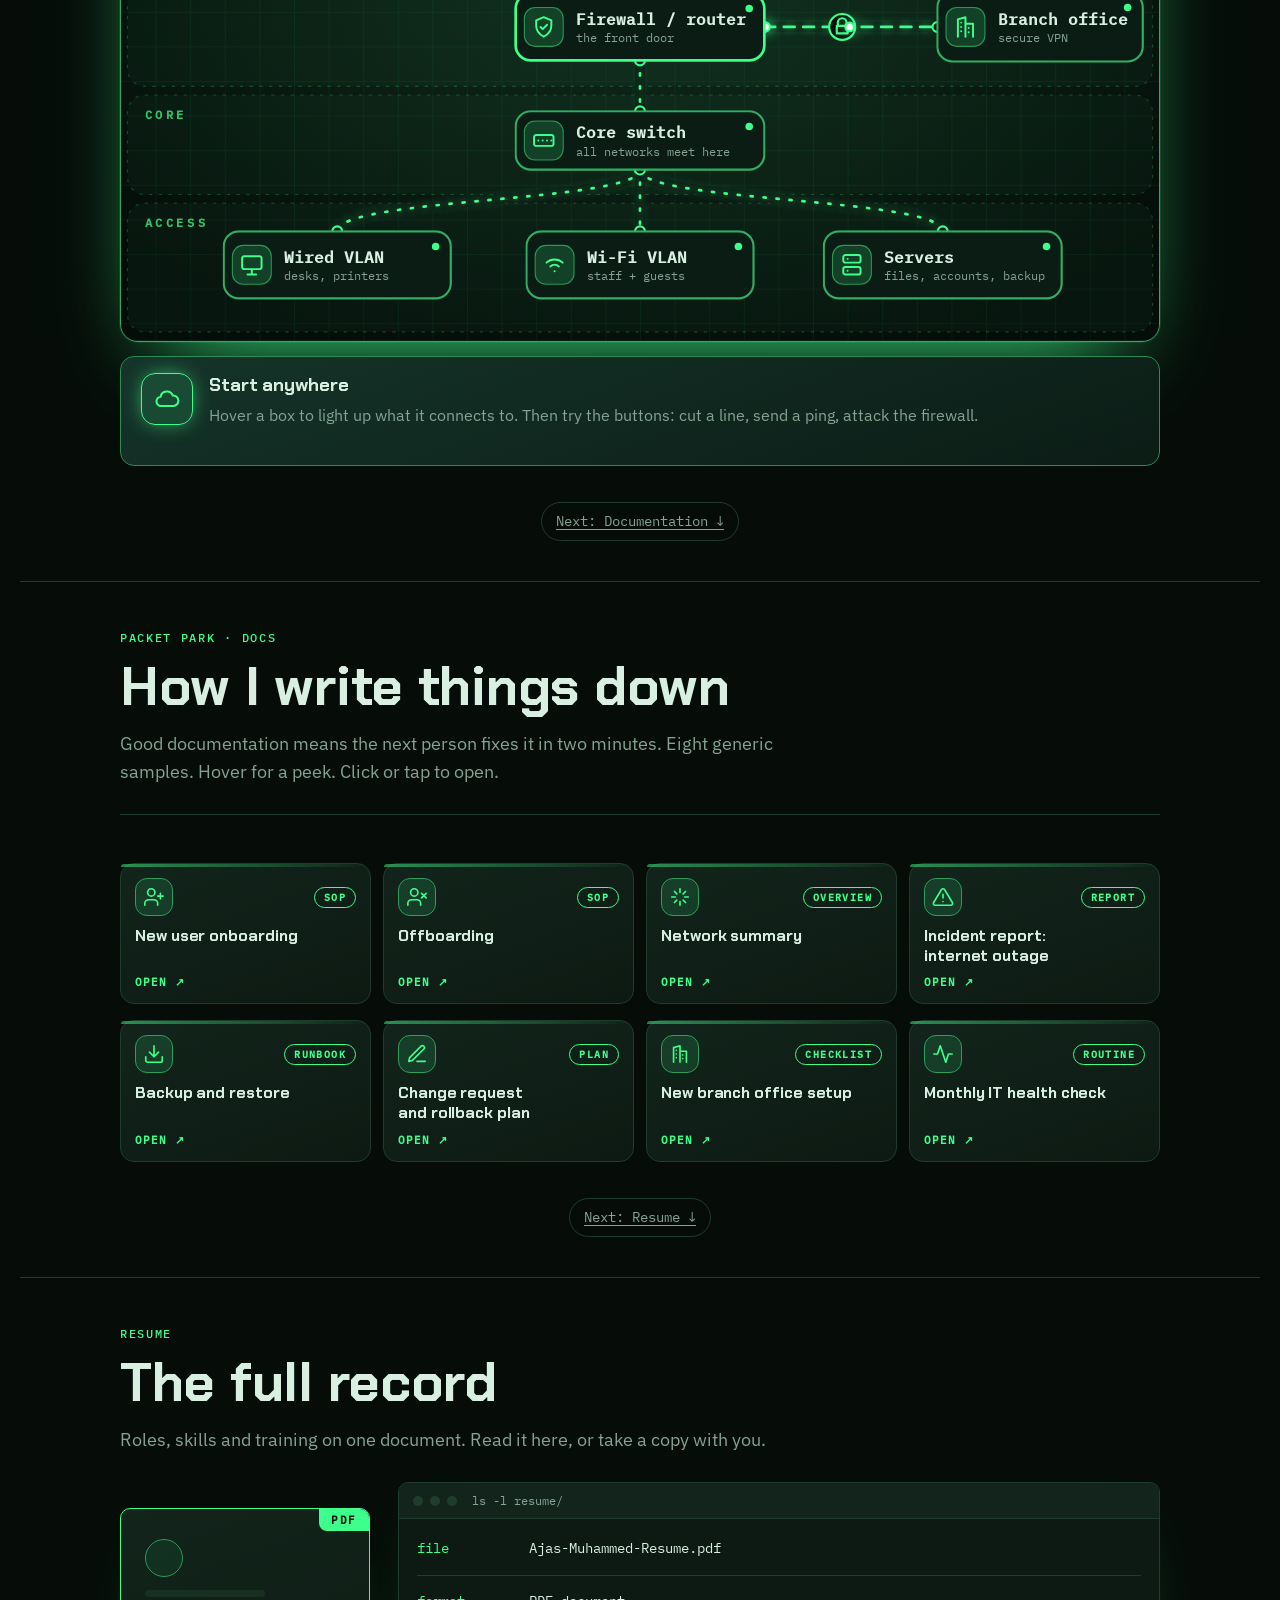
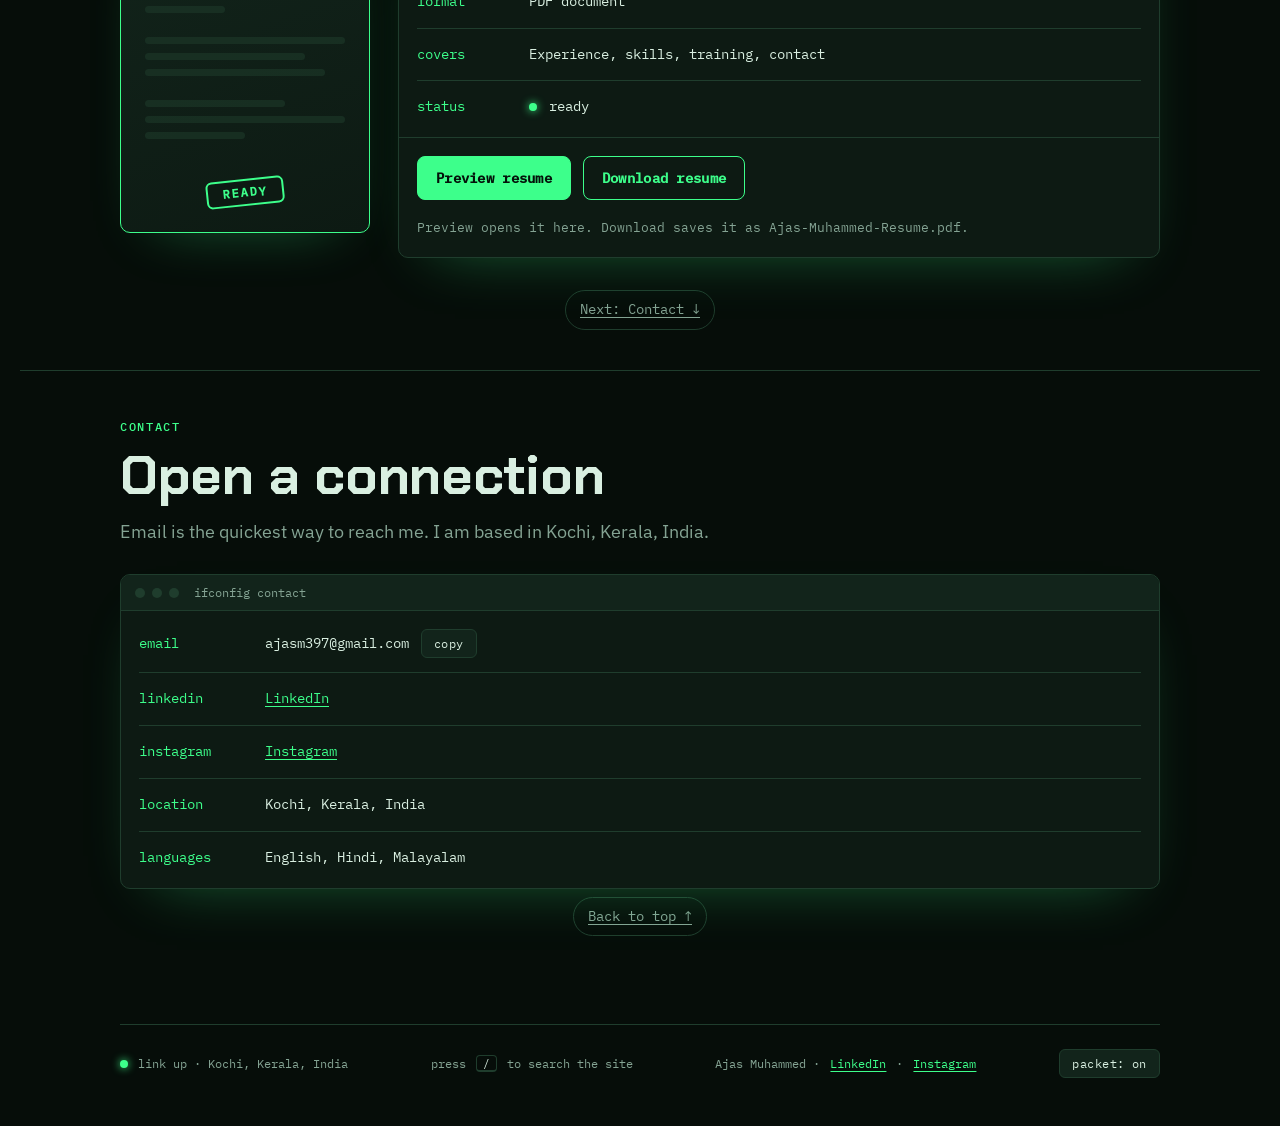
==== commit c059a70b: "Add GitHub to Person schema sameAs Co-Authored-By: Claude Sonnet 5.5 <noreply@anthropic.com> Claude-" ====
--- a/index.html
+++ b/index.html
@@ -9,7 +9,7 @@
 <link rel="icon" type="image/svg+xml" href="favicon.svg"><link rel="canonical" href="https://ajasmhd.in/">
 <meta property="og:type" content="website"><meta property="og:site_name" content="Ajas Muhammed"><meta property="og:title" content="Ajas Muhammed | IT Specialist & Systems Administrator, Kochi"><meta property="og:description" content="Ajas Muhammed, IT Specialist and Systems Administrator in Kochi, India. Servers, networks, endpoints, backups and monitoring, shown in a terminal-style portfolio with a network lab and a troubleshooting game."><meta property="og:url" content="https://ajasmhd.in/"><meta property="og:image" content="https://ajasmhd.in/og.png"><meta property="og:image:width" content="1200"><meta property="og:image:height" content="630">
 <meta name="twitter:card" content="summary_large_image"><meta name="twitter:title" content="Ajas Muhammed | IT Specialist & Systems Administrator, Kochi"><meta name="twitter:description" content="Ajas Muhammed, IT Specialist and Systems Administrator in Kochi, India. Servers, networks, endpoints, backups and monitoring, shown in a terminal-style portfolio with a network lab and a troubleshooting game."><meta name="twitter:image" content="https://ajasmhd.in/og.png">
-<script type="application/ld+json">{"@context":"https://schema.org","@type":"Person","name":"Ajas Muhammed","jobTitle":"IT Specialist and Systems Administrator","address":{"@type":"PostalAddress","addressLocality":"Kochi","addressRegion":"Kerala","addressCountry":"IN"},"url":"https://ajasmhd.in/","sameAs":["https://www.linkedin.com/in/ajas-muhammed-pa-1413881bb"]}</script>
+<script type="application/ld+json">{"@context":"https://schema.org","@type":"Person","name":"Ajas Muhammed","jobTitle":"IT Specialist and Systems Administrator","address":{"@type":"PostalAddress","addressLocality":"Kochi","addressRegion":"Kerala","addressCountry":"IN"},"url":"https://ajasmhd.in/","sameAs":["https://www.linkedin.com/in/ajas-muhammed-pa-1413881bb","https://github.com/Ajazz-git"]}</script>
 <link rel="stylesheet" href="fonts.css">
 <link rel="stylesheet" href="styles.css"><script src="theme.js"></script><script>try{if(!sessionStorage.getItem("boot")&&!matchMedia("(prefers-reduced-motion: reduce)").matches&&(!location.hash||/^#home/.test(location.hash)))document.documentElement.classList.add("booting")}catch(e){}</script>
 </head>
--- a/styles.css
+++ b/styles.css
@@ -1356,31 +1356,54 @@
 @media (prefers-reduced-motion: no-preference) { html.mo .about-grid.in .ab-fr.hud .cn { animation-duration: 4.5s; } }
 
 /* custom cursor */
-.cur { position: fixed; left: 0; top: 0; width: 40px; height: 40px; z-index: 100000; pointer-events: none; color: var(--accent); will-change: transform; transition: opacity .15s; filter: drop-shadow(0 0 5px color-mix(in srgb, currentColor 65%, transparent)); }
-.cur[data-m="pointer"] { width: 28px; height: 32px; }
-.cur svg { width: 100%; height: 100%; overflow: visible; display: block; }
+.kcur { position: fixed; left: 0; top: 0; width: 46px; height: 46px; z-index: 100000; pointer-events: none; color: var(--accent); will-change: transform; transition: opacity .15s; filter: drop-shadow(0 0 5px color-mix(in srgb, currentColor 65%, transparent)); }
+.kcur[data-m="pointer"] { width: 34px; height: 38px; }
+.kcur svg { width: 100%; height: 100%; overflow: visible; display: block; }
 .cur-cv { position: fixed; inset: 0; z-index: 99999; pointer-events: none; }
 html.cur-hide, html.cur-hide * { cursor: none !important; }
 html.cur-hide.cur-native, html.cur-hide.cur-native * { cursor: auto !important; }
 html.cur-hide.cur-native input, html.cur-hide.cur-native textarea { cursor: text !important; }
-.cur .rt { transition: transform .25s cubic-bezier(.2, .7, .2, 1); transform-origin: center; }
-.cur.hv .rt { transform: rotate(45deg) scale(1.1); }
-.cur.dn .rt { transform: scale(.8); }
-.cur .jt, .cur .jb { transform-origin: -12px 0; transition: transform .12s; }
-.cur .fl { transform-origin: 0 11px; }
-@media (prefers-reduced-motion: no-preference) {
-  .cur[data-m="reticle"] .rt { animation: curspin 14s linear infinite; }
-  .cur.hv[data-m="reticle"] .rt { animation: none; }
-  .cur .fl { animation: curfl .18s steps(2) infinite; }
-  .cur.mv .fl { animation-duration: .1s; }
-  .cur[data-m="byte"].mv .jt { animation: curjt .22s steps(2) infinite; }
-  .cur[data-m="byte"].mv .jb { animation: curjb .22s steps(2) infinite; }
-  .cur[data-m="glitch"] .gl { animation: curbob 1.6s ease-in-out infinite; transform-origin: center; }
-  .cur[data-m="glitch"] .ey { animation: curblink 3.6s infinite; transform-box: fill-box; transform-origin: center; }
-  .cur[data-m="glitch"].mv .lg { animation: curleg .16s steps(2) infinite; transform-origin: center; }
-  .cur[data-m="orb"] svg { animation: curorb 2.4s ease-in-out infinite; }
-}
-.cur[data-m="byte"].hv .jt { transform: rotate(-22deg); } .cur[data-m="byte"].hv .jb { transform: rotate(22deg); }
+.kcur .rt { transition: transform .25s cubic-bezier(.2, .7, .2, 1); transform-box: view-box; transform-origin: 50% 50%; }
+.kcur.hv .rt { transform: rotate(45deg) scale(1.1); }
+.kcur.dn .rt { transform: scale(.8); }
+.kcur .jt, .kcur .jb { transform-box: view-box; transform-origin: 18.2% 50%; transition: transform .12s; }
+.kcur .fl { transform-box: view-box; transform-origin: 50% 70.4%; }
+.kcur .rt2 { transform-box: view-box; transform-origin: 50% 50%; }
+.kcur .br { opacity: 0; transform-box: view-box; transform-origin: 50% 50%; transform: scale(1.35); transition: opacity .18s, transform .22s cubic-bezier(.2, .8, .3, 1.2); }
+.kcur.hv .br { opacity: 1; transform: scale(1); }
+.kcur.hv[data-m="reticle"] .rt2 { opacity: 0; }
+.cpk { position: relative; display: inline-block; }
+.cpk-m { position: absolute; right: 0; top: calc(100% + 8px); z-index: 60; width: 232px; padding: 8px; display: grid; grid-template-columns: 1fr 1fr; gap: 6px; background: var(--panel); border: 1px solid var(--line); border-radius: 14px; box-shadow: 0 18px 50px -12px rgba(0, 0, 0, .6), 0 0 0 1px color-mix(in srgb, var(--accent) 12%, transparent); animation: cpkin .18s ease-out; }
+.cpk-m[hidden] { display: none; }
+.cpk-m button { display: flex; align-items: center; gap: 8px; padding: 6px 8px; text-align: left; font: 600 12px var(--font-mono); color: var(--fg); background: var(--panel2); border: 1px solid var(--line); border-radius: 10px; cursor: pointer; transition: border-color .15s, background .15s, transform .15s; }
+.cpk-m button:hover, .cpk-m button:focus-visible { border-color: var(--accent); transform: translateY(-1px); }
+.cpk-m button.on { border-color: var(--accent); background: var(--accent-dim); color: var(--accent); }
+.cpv { flex: none; width: 30px; height: 30px; display: grid; place-items: center; color: var(--accent); }
+.cpv svg { width: 100%; height: 100%; overflow: visible; filter: drop-shadow(0 0 3px color-mix(in srgb, currentColor 60%, transparent)); }
+.cpv i { font: 700 13px var(--font-mono); font-style: normal; color: var(--muted); }
+@keyframes cpkin { from { opacity: 0; transform: translateY(-6px) scale(.97); } }
+.kcur .gx { opacity: 0; transition: opacity .12s; }
+.kcur.mv .gx { opacity: .55; }
+
+@media (prefers-reduced-motion: no-preference) {
+  .kcur[data-m="reticle"] .rt { animation: curspin 14s linear infinite; }
+  .kcur[data-m="reticle"] .rt2 { animation: curspin 9s linear infinite reverse; }
+  .kcur.hv[data-m="reticle"] .rt { animation: none; }
+  .kcur .fl { animation: curfl .18s steps(2) infinite; }
+  .kcur.mv .fl { animation-duration: .1s; }
+  .kcur[data-m="byte"].mv .jt { animation: curjt .22s steps(2) infinite; }
+  .kcur[data-m="byte"].mv .jb { animation: curjb .22s steps(2) infinite; }
+  .kcur[data-m="glitch"] .gl { animation: curbob 1.6s ease-in-out infinite; transform-origin: center; }
+  .kcur[data-m="glitch"] .ey { animation: curblink 3.6s infinite; transform-box: fill-box; transform-origin: center; }
+  .kcur[data-m="glitch"].mv .lg { animation: curleg .16s steps(2) infinite; transform-origin: center; }
+  .kcur[data-m="orb"] svg { animation: curorb 2.4s ease-in-out infinite; }
+  .kcur[data-m="orb"] .ob2 { animation: curob 3.2s linear infinite; }
+  .kcur[data-m="pointer"] .cr { animation: curcr 1s steps(1) infinite; }
+  .kcur[data-m="glitch"].mv .gx { animation: curcr .14s steps(1) infinite; }
+}
+.kcur[data-m="byte"].hv .jt { transform: rotate(-22deg); } .kcur[data-m="byte"].hv .jb { transform: rotate(22deg); }
+@keyframes curob { to { transform: rotate(360deg); } }
+@keyframes curcr { 50% { opacity: 0; } }
 @keyframes curspin { to { transform: rotate(360deg); } }
 @keyframes curfl { 50% { transform: scaleY(1.45); } }
 @keyframes curjt { 50% { transform: rotate(-24deg); } }
@@ -1389,4 +1412,111 @@
 @keyframes curblink { 0%, 94%, 100% { transform: scaleY(1); } 97% { transform: scaleY(.1); } }
 @keyframes curleg { 50% { transform: rotate(8deg); } }
 @keyframes curorb { 50% { transform: scale(1.14); } }
-html.cur-native .cur, .cur.out { opacity: 0; }
+html.cur-native .kcur, .kcur.out { opacity: 0; }
+
+/* photo gallery: an archive of frames that "develop" as they scroll in */
+.shots-meta { display: flex; flex-wrap: wrap; gap: 6px 14px; margin: -6px 0 0; font: 12px var(--font-mono); color: var(--muted); }
+.shots-meta span::before { content: "// "; color: var(--accent); opacity: .7; }
+.shots { display: grid; grid-template-columns: repeat(6, minmax(0, 1fr)); grid-auto-rows: 110px; grid-auto-flow: dense; gap: 14px; }
+.shot { grid-column: span var(--c); grid-row: span var(--r); margin: 0; position: relative; border-radius: 12px; overflow: hidden; background: var(--panel); border: 1px solid var(--line); box-shadow: 0 14px 34px -22px rgba(0, 0, 0, .7); }
+.shot > button { all: unset; box-sizing: border-box; display: block; width: 100%; height: 100%; position: relative; cursor: pointer; }
+.shot > button:focus-visible { outline: 2px solid var(--accent); outline-offset: -3px; border-radius: 12px; }
+.shot img { width: 100%; height: 100%; object-fit: cover; display: block; transition: transform .7s cubic-bezier(.2, .7, .2, 1), filter .4s; filter: saturate(1.05) contrast(1.03); }
+/* film feel: fine grain, soft vignette and a faint scan line over every frame */
+.shot > button::before { content: ""; position: absolute; inset: 0; z-index: 1; pointer-events: none; opacity: .16; mix-blend-mode: overlay; background-image: url("data:image/svg+xml,%3Csvg xmlns='http://www.w3.org/2000/svg' width='140' height='140'%3E%3Cfilter id='n'%3E%3CfeTurbulence type='fractalNoise' baseFrequency='.9' numOctaves='2' stitchTiles='stitch'/%3E%3C/filter%3E%3Crect width='100%25' height='100%25' filter='url(%23n)'/%3E%3C/svg%3E"); }
+.shot > button::after { content: ""; position: absolute; inset: 0; z-index: 1; pointer-events: none; background: radial-gradient(120% 100% at 50% 40%, transparent 55%, rgba(0, 0, 0, .35)), repeating-linear-gradient(0deg, rgba(0, 0, 0, .05) 0 1px, transparent 1px 3px); box-shadow: inset 0 0 0 1px color-mix(in srgb, var(--accent) 0%, transparent); transition: box-shadow .25s; }
+.shot:hover > button::after, .shot > button:focus-visible::after { box-shadow: inset 0 0 0 2px color-mix(in srgb, var(--accent) 70%, transparent), inset 0 0 30px -8px var(--accent); }
+.shot:hover img { transform: scale(1.045); }
+.sh-n { position: absolute; left: 10px; top: 9px; z-index: 2; font: 700 11px var(--font-mono); letter-spacing: .06em; color: #eafff1; padding: 2px 7px; border-radius: 6px; background: rgba(2, 14, 8, .62); border: 1px solid color-mix(in srgb, var(--accent) 45%, transparent); backdrop-filter: blur(3px); }
+.shot figcaption { position: absolute; left: 0; right: 0; bottom: 0; z-index: 2; padding: 26px 12px 10px; font: 600 12.5px/1.35 var(--font-mono); color: #f2fff7; text-align: left; background: linear-gradient(transparent, rgba(2, 12, 7, .82)); transform: translateY(100%); transition: transform .3s cubic-bezier(.2, .8, .3, 1); }
+.shot:hover figcaption, .shot > button:focus-visible figcaption { transform: none; }
+@media (hover: none) { .shot figcaption { transform: none; font-size: 11.5px; padding-top: 22px; } }
+.shot figcaption { display: -webkit-box; -webkit-line-clamp: 2; -webkit-box-orient: vertical; overflow: hidden; }
+@media (prefers-reduced-motion: no-preference) {
+  html.mo .shots:not(.jr) .shot img { filter: grayscale(1) blur(9px) brightness(.5) contrast(1.25); transform: scale(1.1); }
+  html.mo .rv.in .shots:not(.jr) .shot img { filter: saturate(1.05) contrast(1.03); transform: none; transition: filter 1.2s ease calc(var(--i) * .09s + .15s), transform 1.5s cubic-bezier(.2, .7, .2, 1) calc(var(--i) * .09s + .15s); }
+  html.mo .rv.in .shots:not(.jr) .shot:hover img { transform: scale(1.045); transition: transform .7s cubic-bezier(.2, .7, .2, 1), filter .4s; }
+}
+@media (max-width: 820px) { .shots { grid-template-columns: repeat(2, minmax(0, 1fr)); grid-auto-rows: 104px; gap: 10px; } .shot { grid-column: span var(--mc); grid-row: span var(--mr); } }
+.lb { border: 0; padding: 0; margin: 0; max-width: none; max-height: none; width: 100vw; height: 100dvh; background: rgba(3, 9, 6, .94); color: #eafff1; backdrop-filter: blur(6px); }
+.lb::backdrop { background: transparent; }
+.lb[open] { display: grid; place-items: center; animation: lbin .25s ease-out; }
+.lb-f { margin: 0; display: grid; gap: 12px; justify-items: center; max-width: min(94vw, 1400px); padding: 56px 0 20px; }
+.lb-img img { display: block; max-width: 94vw; max-height: calc(100dvh - 150px); width: auto; height: auto; border-radius: 10px; border: 1px solid color-mix(in srgb, var(--accent) 40%, transparent); box-shadow: 0 30px 80px -20px #000, 0 0 40px -14px var(--accent); opacity: 0; transform: scale(.97); filter: blur(6px); transition: opacity .35s, transform .45s cubic-bezier(.2, .8, .3, 1), filter .45s; }
+.lb-img img.in { opacity: 1; transform: none; filter: none; }
+.lb figcaption { display: flex; gap: 14px; align-items: baseline; font: 13px var(--font-mono); text-align: center; flex-wrap: wrap; justify-content: center; padding: 0 56px; }
+.lb-c { color: var(--accent); }
+.lb-x, .lb-p, .lb-n { position: fixed; z-index: 3; width: 44px; height: 44px; display: grid; place-items: center; font: 22px var(--font-mono); color: #eafff1; background: rgba(8, 24, 15, .8); border: 1px solid color-mix(in srgb, var(--accent) 45%, transparent); border-radius: 12px; cursor: pointer; transition: border-color .2s, transform .2s, background .2s; }
+.lb-x { top: 14px; right: 14px; font-size: 16px; } .lb-p { left: 14px; top: 50%; margin-top: -22px; } .lb-n { right: 14px; top: 50%; margin-top: -22px; }
+.lb-x:hover, .lb-p:hover, .lb-n:hover, .lb-x:focus-visible, .lb-p:focus-visible, .lb-n:focus-visible { border-color: var(--accent); background: rgba(10, 40, 24, .95); transform: scale(1.06); }
+@keyframes lbin { from { opacity: 0; } }
+@media (max-width: 600px) { .lb-p, .lb-n { top: auto; bottom: 14px; margin: 0; } .lb-p { left: 14px; } .lb-n { right: 14px; } .lb-f { padding-bottom: 70px; } }
+
+/* justified rows (WebCastle): photos keep their own shape and pack into even rows, in reading order */
+.shots.jr { display: flex; flex-wrap: wrap; gap: 10px; --rh: 220px; }
+.shots.jr::after { content: ""; flex-grow: 1000000; }
+.shots.jr .shot { grid-column: auto; grid-row: auto; flex: calc(var(--ar) * 100) 1 calc(var(--ar) * var(--rh)); aspect-ratio: var(--ar); min-width: 0; }
+.shots.jr.collapsed .shot.late, .shots.jr .shot[hidden] { display: none; }
+.shots.jr .shot img { height: 100%; }
+@media (max-width: 820px) { .shots.jr { --rh: 150px; gap: 8px; } }
+.shots-bar { display: flex; flex-wrap: wrap; gap: 8px; margin: 2px 0 2px; }
+.shots-bar .chip[aria-pressed="true"] { border-color: var(--accent); color: var(--accent); background: var(--accent-dim); }
+.shots-bar .chip i { font-style: normal; opacity: .6; margin-left: 4px; }
+.shots-more { margin: 4px 0 0; text-align: center; } .shots-more[hidden] { display: none; }
+.shots-more .chip { padding: 10px 22px; font-size: 13px; }
+@media (prefers-reduced-motion: no-preference) {
+  html.mo .shots.jr .shot img { filter: grayscale(1) blur(9px) brightness(.5) contrast(1.25); transform: scale(1.1); }
+  html.mo .shots.jr .shot.dev img { filter: saturate(1.05) contrast(1.03); transform: none; transition: filter 1s ease, transform 1.2s cubic-bezier(.2, .7, .2, 1); }
+  html.mo .shots.jr .shot.dev:hover img { transform: scale(1.045); transition: transform .7s cubic-bezier(.2, .7, .2, 1), filter .4s; }
+}
+.shots.jr .shot { position: relative; }
+.shots.jr .shot > button { position: absolute; inset: 0; width: auto; height: auto; }
+.shots.jr .shot { max-width: calc(var(--ar) * var(--rh) * 1.9); }
+@media (hover: none) { .shots.jr .shot figcaption { display: none; } }
+
+/* photo reel */
+.mq { display: none; }
+.mq.on { display: grid; gap: 12px; margin: 2px 0 6px; overflow: hidden; -webkit-mask-image: linear-gradient(90deg, transparent, #000 7%, #000 93%, transparent); mask-image: linear-gradient(90deg, transparent, #000 7%, #000 93%, transparent); }
+.mq-r { overflow: hidden; }
+.mq-t { display: flex; gap: 12px; width: max-content; animation: mqx 95s linear infinite; will-change: transform; }
+.mq-r.rev .mq-t { animation-direction: reverse; animation-duration: 120s; }
+.mq.on:hover .mq-t, .mq.on:focus-within .mq-t { animation-play-state: paused; }
+.mq.still .mq-r { overflow-x: auto; scrollbar-width: thin; } .mq.still .mq-t { animation: none; }
+.mq-i { all: unset; box-sizing: border-box; flex: none; cursor: pointer; border-radius: 12px; overflow: hidden; border: 1px solid var(--line); position: relative; transition: transform .3s cubic-bezier(.2, .8, .3, 1), border-color .2s, box-shadow .3s; }
+.mq-i img { display: block; height: 180px; width: auto; filter: saturate(1.05) contrast(1.03); }
+.mq-i:hover { transform: translateY(-4px) scale(1.03); border-color: var(--accent); box-shadow: 0 14px 30px -14px var(--accent); }
+.mq-i:focus-visible { outline: 2px solid var(--accent); outline-offset: 2px; }
+@keyframes mqx { to { transform: translateX(-50%); } }
+@media (max-width: 820px) { .mq-i img { height: 120px; } .mq.on { gap: 8px; } .mq-t { gap: 8px; } }
+.shots-play { padding: 3px 12px; font-size: 12px; margin-left: 4px; }
+/* tile tilt + glare */
+.shots.jr .shot { transition: transform .25s cubic-bezier(.2, .8, .3, 1), border-color .2s, box-shadow .3s; will-change: transform; }
+.shots.jr .shot:hover { border-color: color-mix(in srgb, var(--accent) 60%, var(--line)); box-shadow: 0 22px 40px -22px #000, 0 0 30px -12px var(--accent); z-index: 2; }
+.shots.jr .shot > button::before { opacity: .16; }
+.shots.jr .shot::after { content: ""; position: absolute; inset: 0; z-index: 3; pointer-events: none; opacity: 0; background: radial-gradient(260px circle at var(--mx, 50%) var(--my, 50%), rgba(255, 255, 255, .28), transparent 60%); mix-blend-mode: soft-light; transition: opacity .25s; }
+.shots.jr .shot:hover::after { opacity: 1; }
+/* slideshow */
+.lb-play { position: fixed; z-index: 3; top: 14px; left: 14px; height: 44px; padding: 0 16px; display: inline-flex; align-items: center; gap: 8px; font: 600 13px var(--font-mono); color: #eafff1; background: rgba(8, 24, 15, .8); border: 1px solid color-mix(in srgb, var(--accent) 45%, transparent); border-radius: 12px; cursor: pointer; transition: border-color .2s, background .2s; }
+.lb-play:hover, .lb-play:focus-visible, .lb.playing .lb-play { border-color: var(--accent); background: rgba(10, 40, 24, .95); }
+.lb-bar { position: fixed; left: 0; top: 0; height: 3px; width: 0; z-index: 4; background: var(--accent); box-shadow: 0 0 12px var(--accent); }
+.lb-bar.run { animation: lbbar 4.2s linear forwards; }
+@keyframes lbbar { to { width: 100%; } }
+@media (prefers-reduced-motion: no-preference) { .lb.playing .lb-img img.in { animation: lbkb 6.5s ease-out both; } }
+@keyframes lbkb { from { transform: scale(1); } to { transform: scale(1.045); } }
+@media (max-width: 600px) { .lb-play span { display: none; } .lb-play { padding: 0 14px; } .lb-x { top: 14px; } }
+
+/* phones: a compact two-row header. The nav is one swipeable row; the Packet Park menu hangs from the header so the row cannot clip it. */
+@media (max-width: 760px) {
+  .bar { gap: 6px 8px; padding-block: 7px; }
+  .brand { font-size: 13px; }
+  .bar > .chip { padding: 5px 9px; font-size: 11.5px; }
+  .nav { position: static; overflow-x: auto; overflow-y: hidden; flex-wrap: nowrap; scrollbar-width: none; padding-right: 18px; }
+  .nav::-webkit-scrollbar { display: none; }
+  .nav a, .dd-b { flex: none; white-space: nowrap; font-size: 12px; padding: 5px 8px; }
+  .dd { position: static; flex: none; }
+  .dd-m { position: absolute; top: 100%; left: 12px; right: 12px; margin-top: 4px; min-width: 0; }
+}
+@media (max-width: 760px) {
+  .bar { position: relative; }
+  .bar::after { content: ""; position: absolute; right: 0; bottom: 7px; width: 34px; height: 30px; pointer-events: none; z-index: 1; background: linear-gradient(90deg, transparent, color-mix(in srgb, var(--bg) 92%, transparent)); }
+}
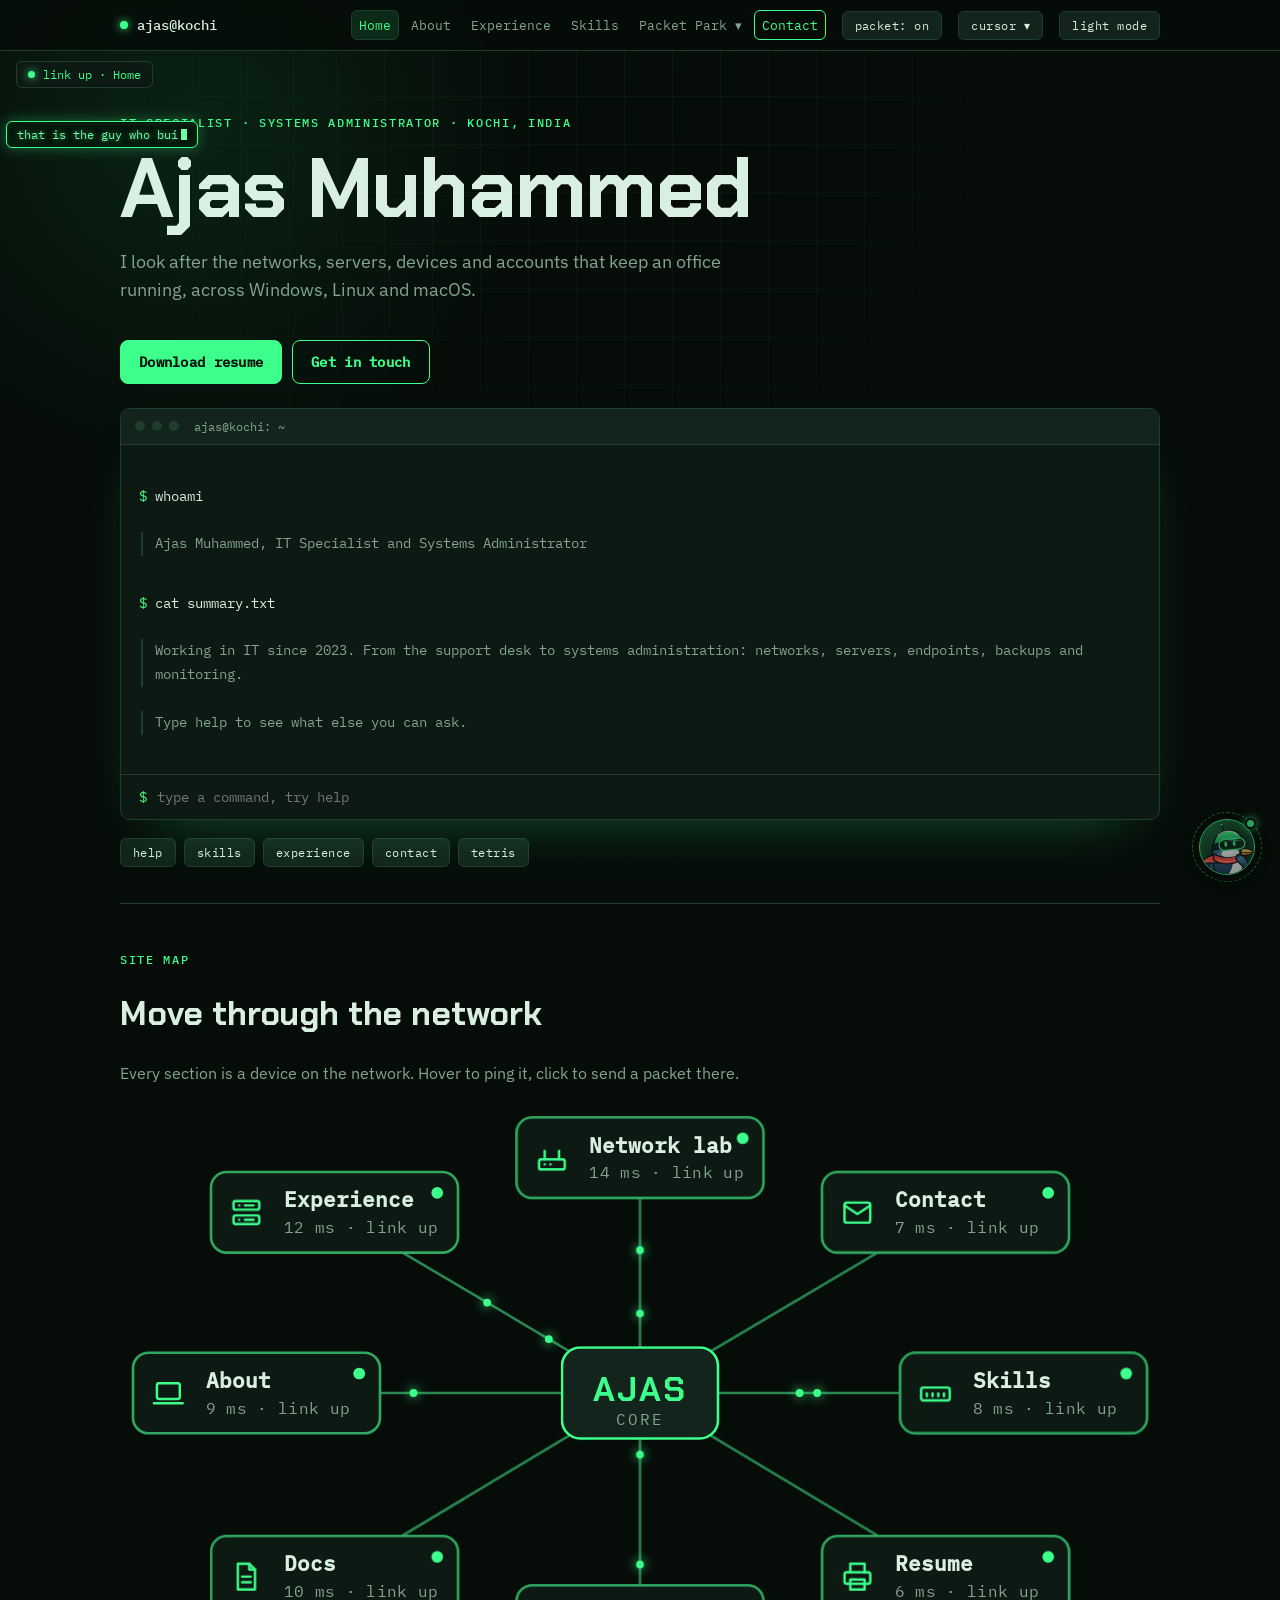
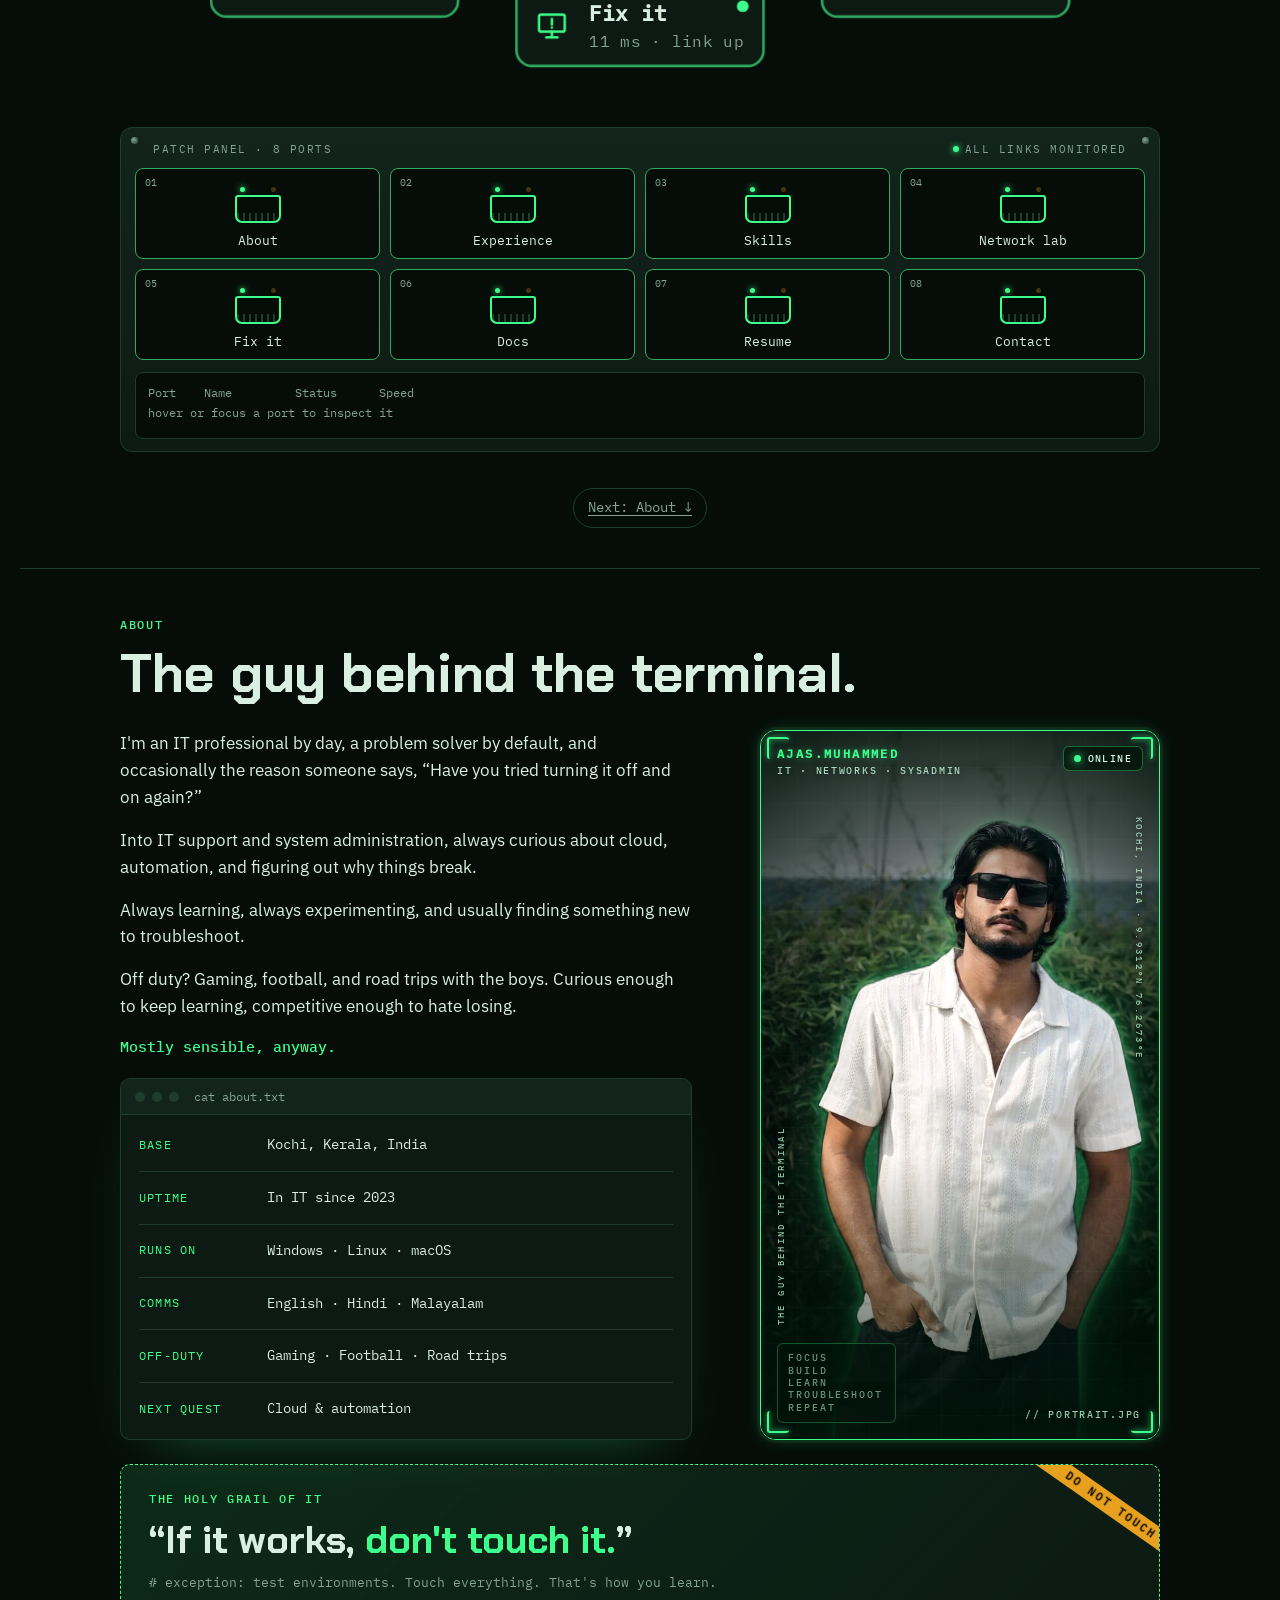
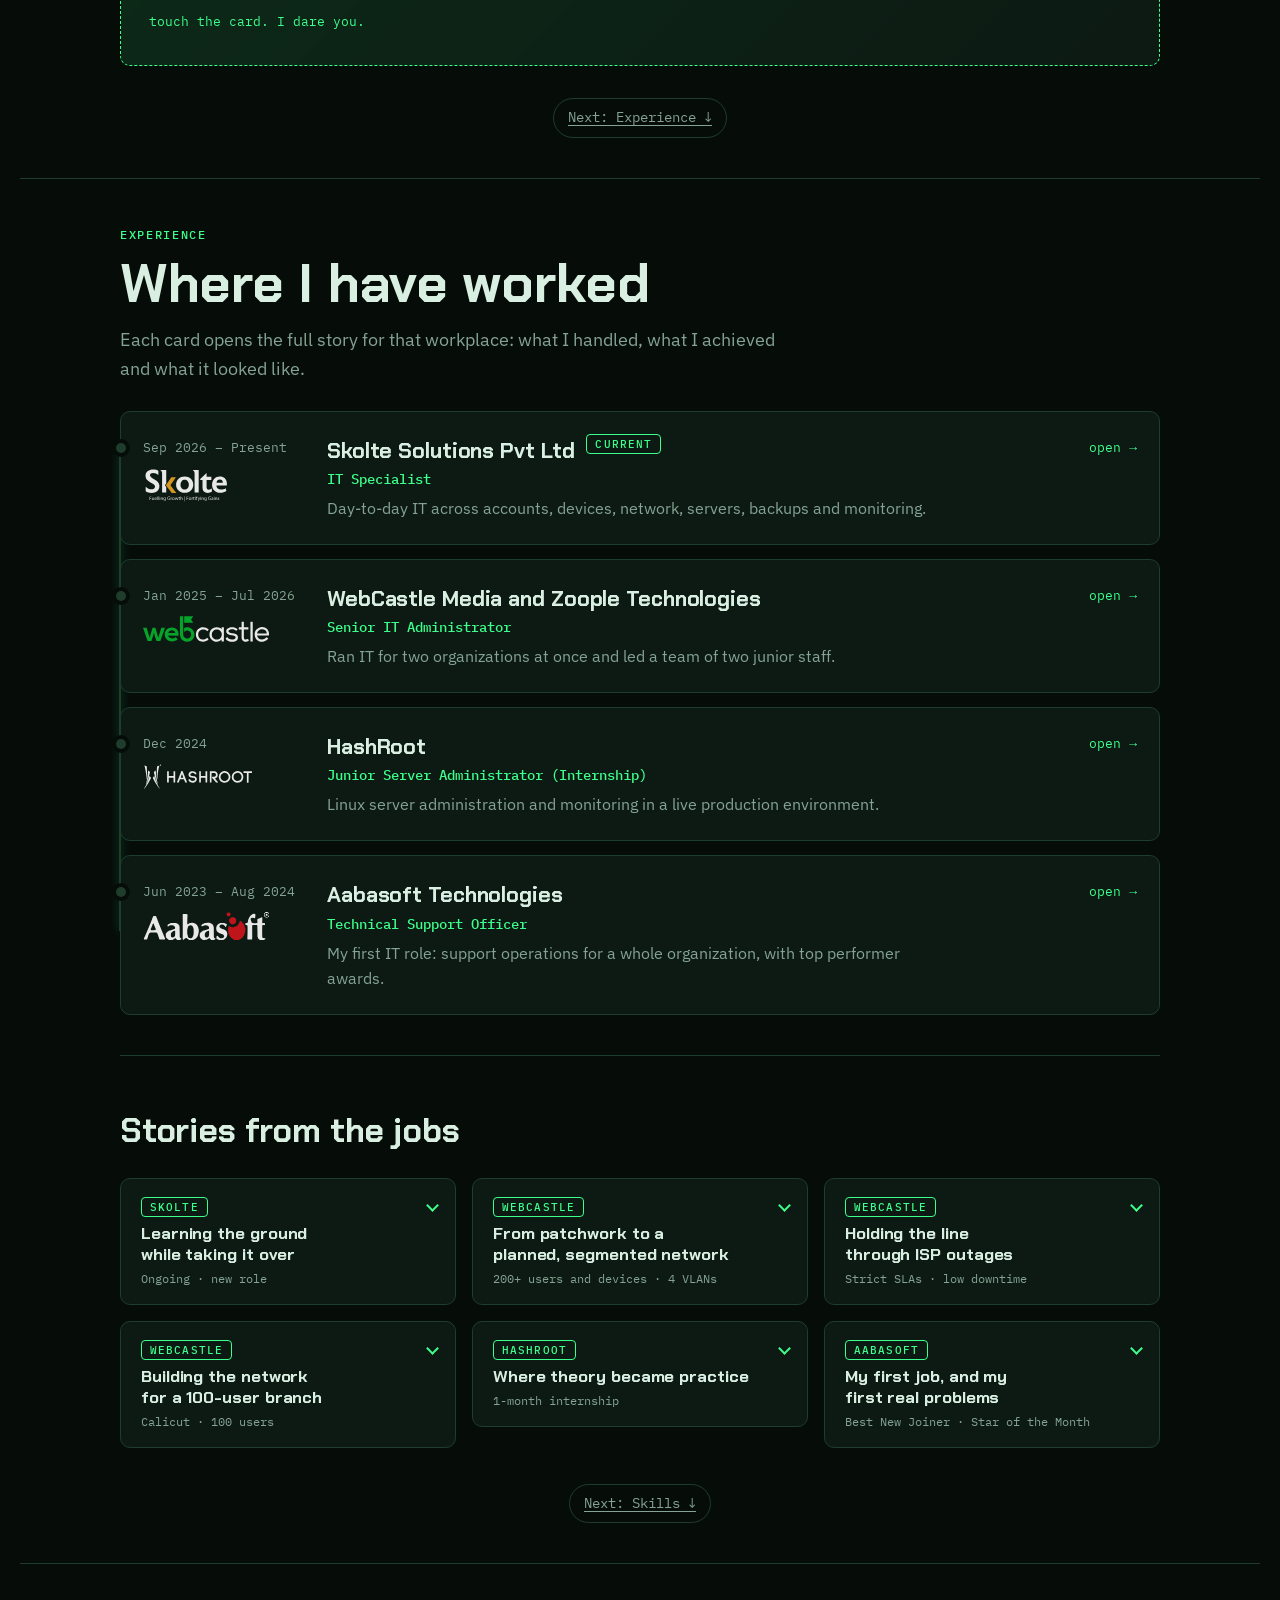
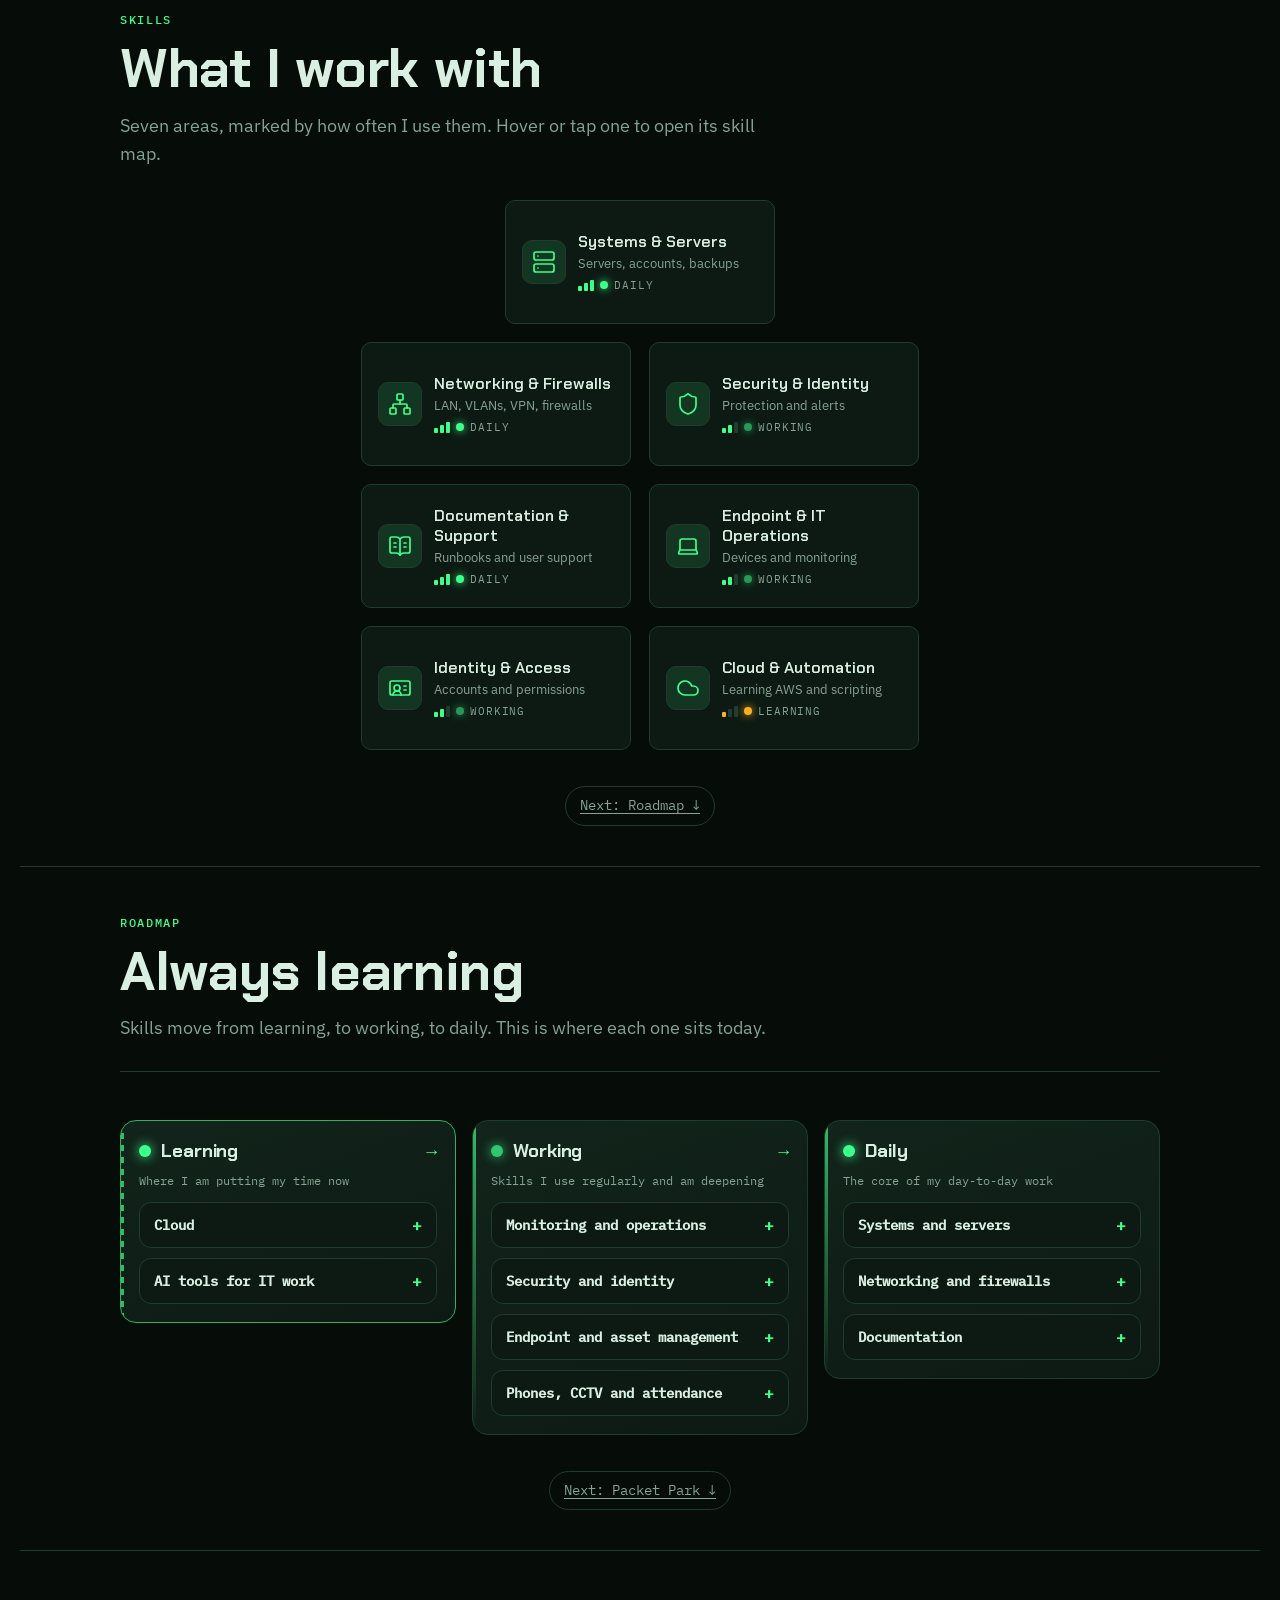
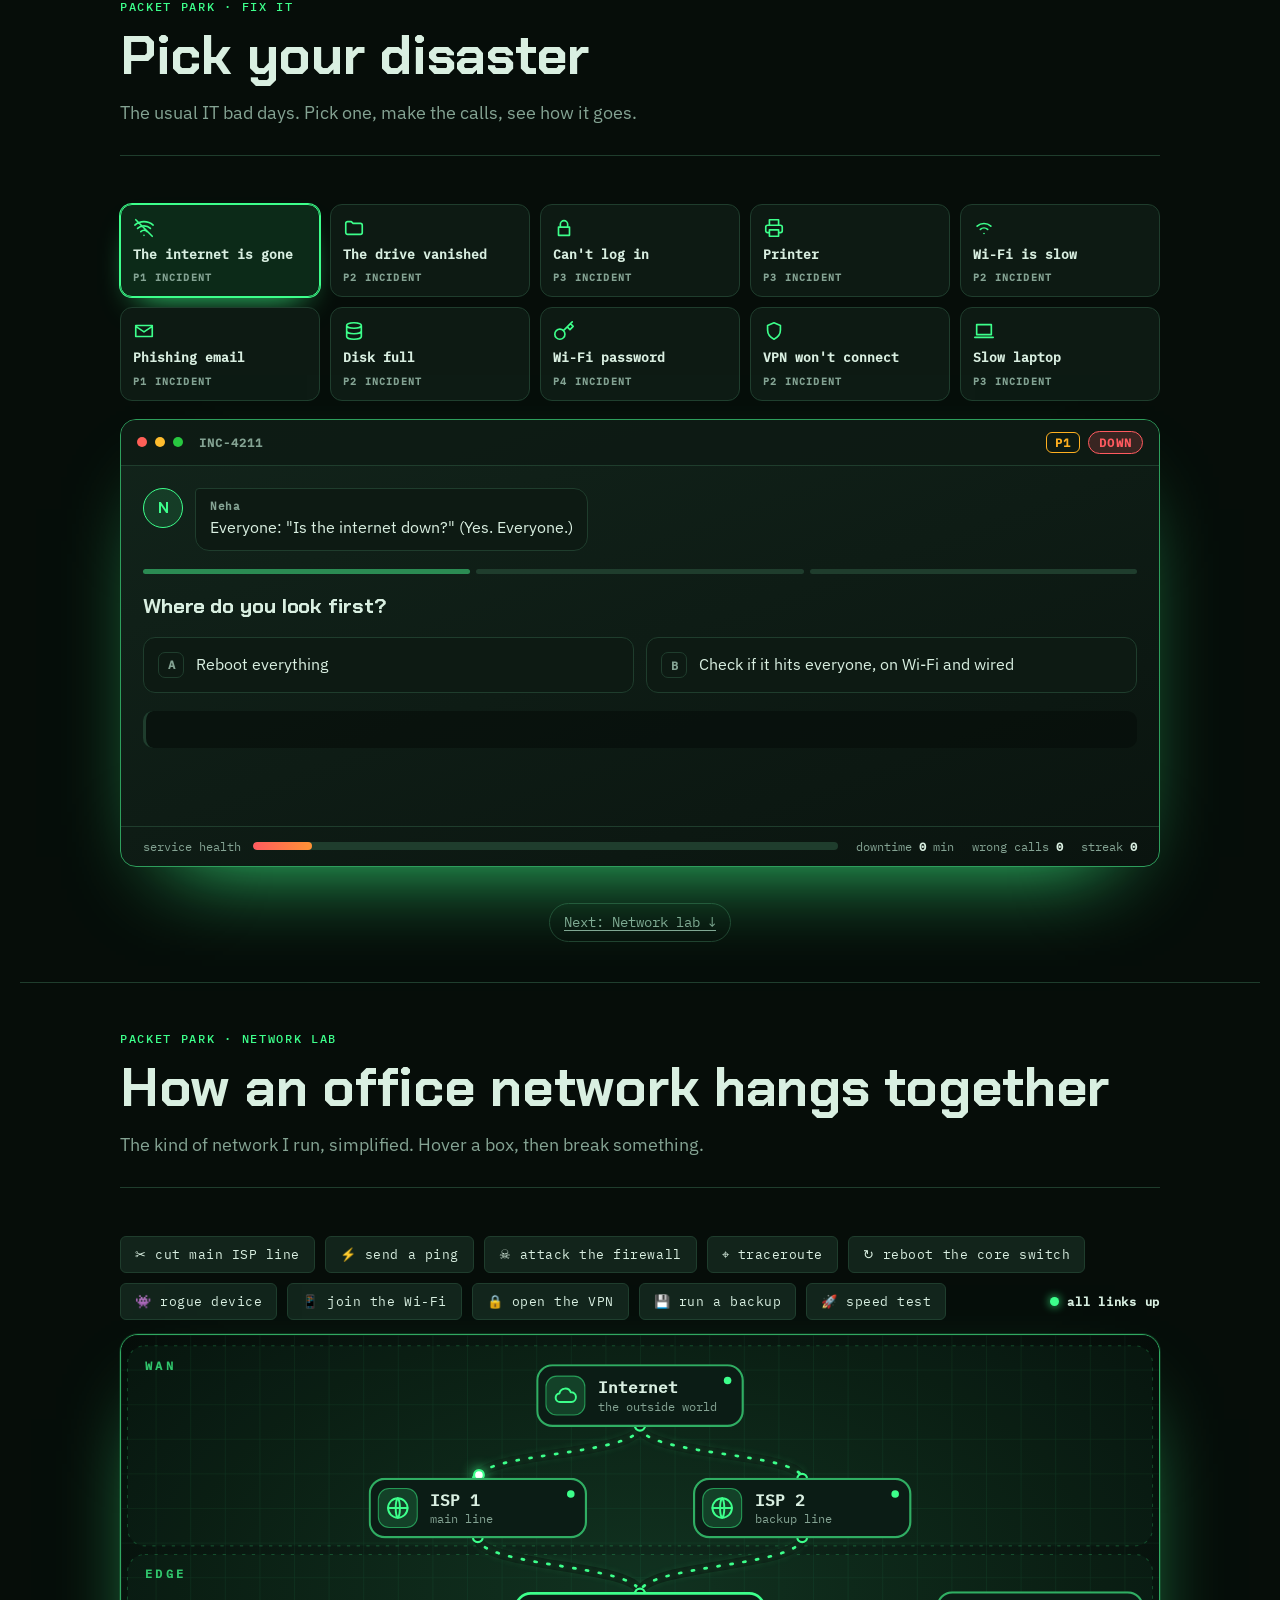
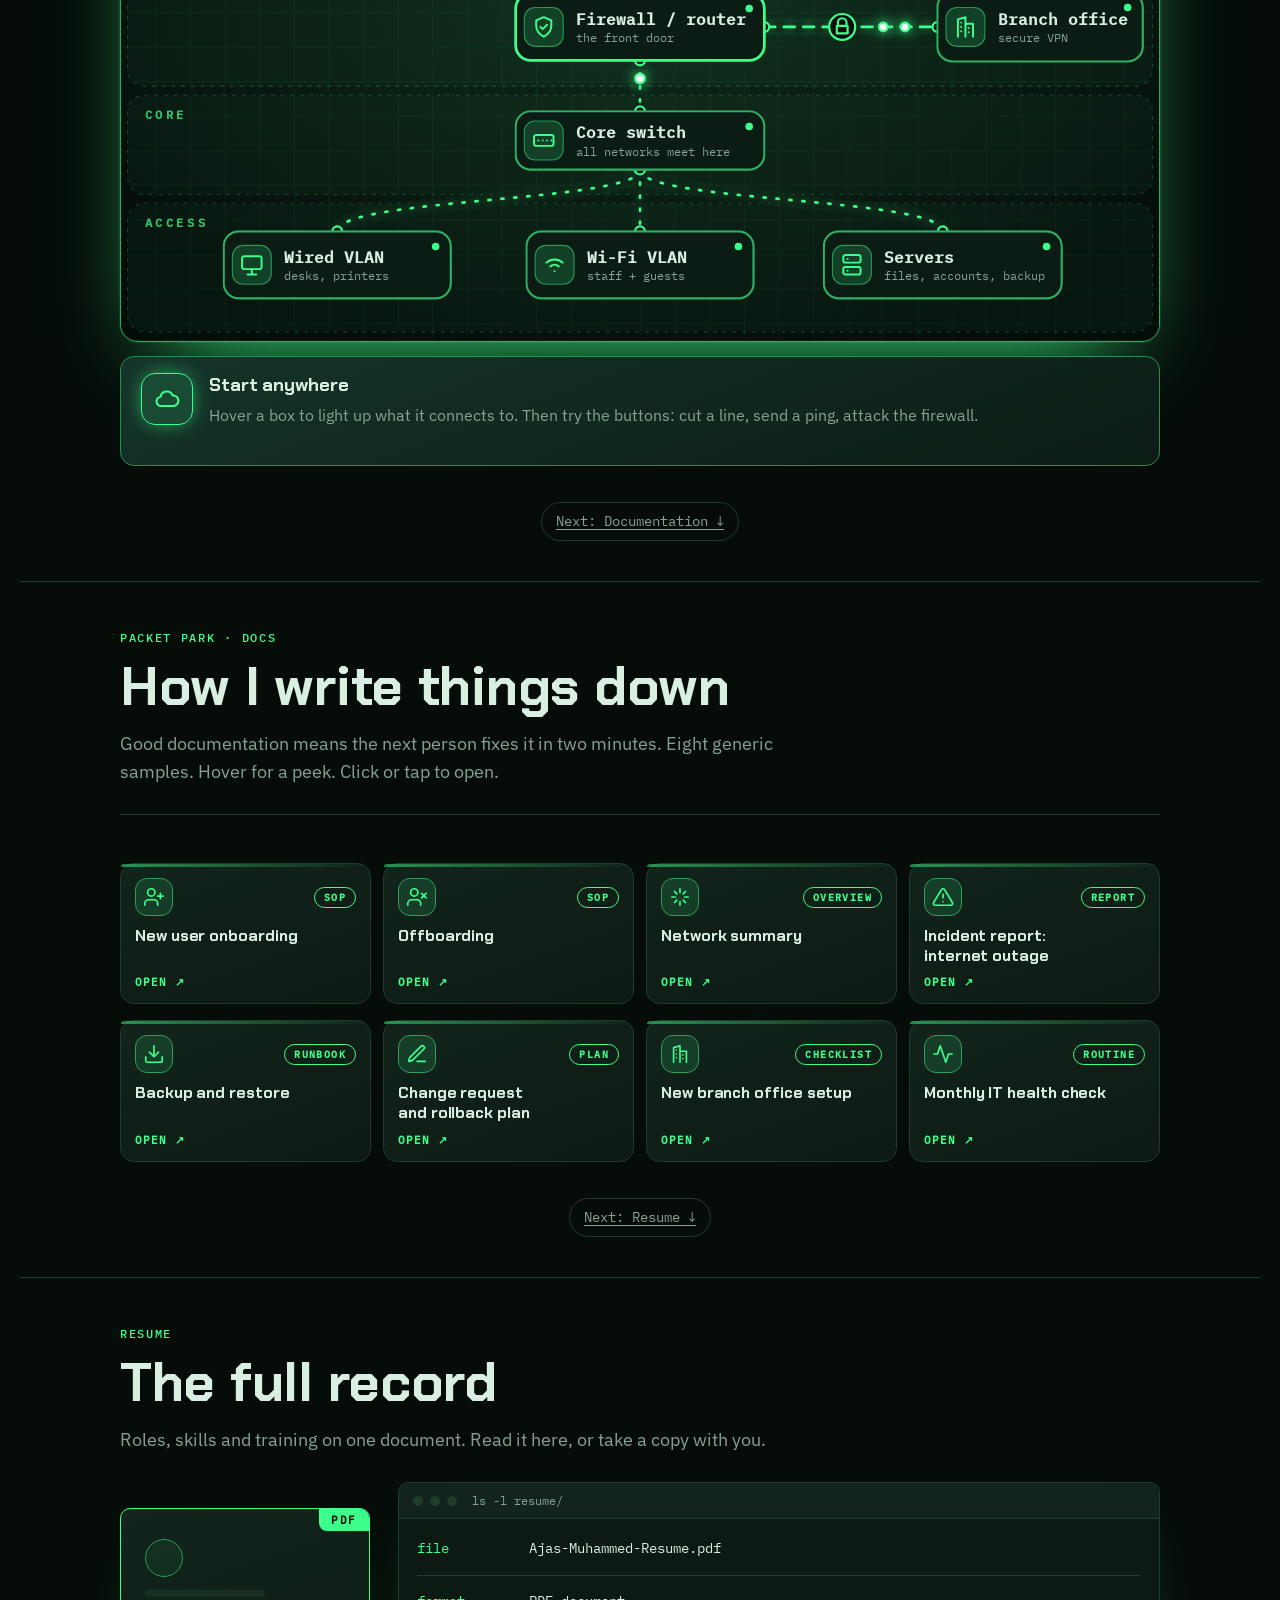
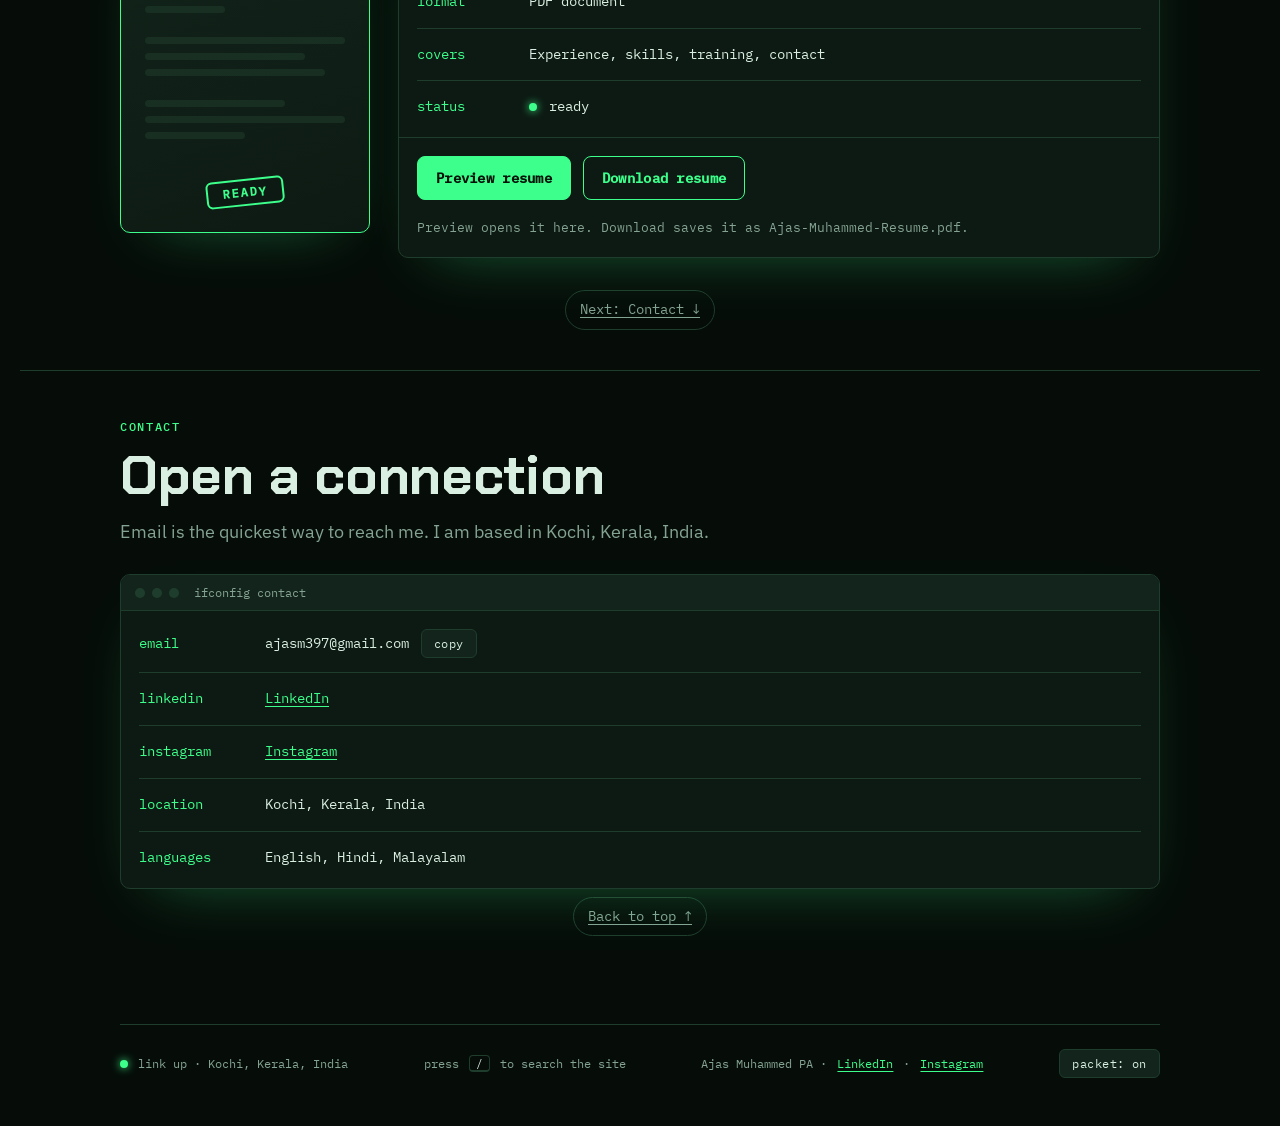
==== commit f67ec005: "Include 'Ajas Muhammed PA' in title, description, schema and footers Co-Authored-By: Claude Sonnet 5" ====
--- a/index.html
+++ b/index.html
@@ -3,13 +3,13 @@
 <head>
 <meta charset="utf-8">
 <meta name="viewport" content="width=device-width, initial-scale=1, viewport-fit=cover">
-<title>Ajas Muhammed | IT Specialist & Systems Administrator, Kochi</title>
-<meta name="description" content="Ajas Muhammed, IT Specialist and Systems Administrator in Kochi, India. Servers, networks, endpoints, backups and monitoring, shown in a terminal-style portfolio with a network lab and a troubleshooting game.">
+<title>Ajas Muhammed PA | IT Specialist & Systems Administrator, Kochi</title>
+<meta name="description" content="Ajas Muhammed (Ajas Muhammed PA), IT Specialist and Systems Administrator in Kochi, India. Servers, networks, endpoints, backups and monitoring, shown in a terminal-style portfolio with a network lab and a troubleshooting game.">
 <meta name="theme-color" content="#060d09" media="(prefers-color-scheme: dark)"><meta name="theme-color" content="#eef4f0" media="(prefers-color-scheme: light)">
 <link rel="icon" type="image/svg+xml" href="favicon.svg"><link rel="canonical" href="https://ajasmhd.in/">
-<meta property="og:type" content="website"><meta property="og:site_name" content="Ajas Muhammed"><meta property="og:title" content="Ajas Muhammed | IT Specialist & Systems Administrator, Kochi"><meta property="og:description" content="Ajas Muhammed, IT Specialist and Systems Administrator in Kochi, India. Servers, networks, endpoints, backups and monitoring, shown in a terminal-style portfolio with a network lab and a troubleshooting game."><meta property="og:url" content="https://ajasmhd.in/"><meta property="og:image" content="https://ajasmhd.in/og.png"><meta property="og:image:width" content="1200"><meta property="og:image:height" content="630">
-<meta name="twitter:card" content="summary_large_image"><meta name="twitter:title" content="Ajas Muhammed | IT Specialist & Systems Administrator, Kochi"><meta name="twitter:description" content="Ajas Muhammed, IT Specialist and Systems Administrator in Kochi, India. Servers, networks, endpoints, backups and monitoring, shown in a terminal-style portfolio with a network lab and a troubleshooting game."><meta name="twitter:image" content="https://ajasmhd.in/og.png">
-<script type="application/ld+json">{"@context":"https://schema.org","@type":"Person","name":"Ajas Muhammed","jobTitle":"IT Specialist and Systems Administrator","address":{"@type":"PostalAddress","addressLocality":"Kochi","addressRegion":"Kerala","addressCountry":"IN"},"url":"https://ajasmhd.in/","sameAs":["https://www.linkedin.com/in/ajas-muhammed-pa-1413881bb","https://github.com/Ajazz-git"]}</script>
+<meta property="og:type" content="website"><meta property="og:site_name" content="Ajas Muhammed"><meta property="og:title" content="Ajas Muhammed PA | IT Specialist & Systems Administrator, Kochi"><meta property="og:description" content="Ajas Muhammed (Ajas Muhammed PA), IT Specialist and Systems Administrator in Kochi, India. Servers, networks, endpoints, backups and monitoring, shown in a terminal-style portfolio with a network lab and a troubleshooting game."><meta property="og:url" content="https://ajasmhd.in/"><meta property="og:image" content="https://ajasmhd.in/og.png"><meta property="og:image:width" content="1200"><meta property="og:image:height" content="630">
+<meta name="twitter:card" content="summary_large_image"><meta name="twitter:title" content="Ajas Muhammed PA | IT Specialist & Systems Administrator, Kochi"><meta name="twitter:description" content="Ajas Muhammed (Ajas Muhammed PA), IT Specialist and Systems Administrator in Kochi, India. Servers, networks, endpoints, backups and monitoring, shown in a terminal-style portfolio with a network lab and a troubleshooting game."><meta name="twitter:image" content="https://ajasmhd.in/og.png">
+<script type="application/ld+json">{"@context":"https://schema.org","@type":"Person","name":"Ajas Muhammed","alternateName":["Ajas Muhammed PA","Ajas Muhammed P A"],"jobTitle":"IT Specialist and Systems Administrator","address":{"@type":"PostalAddress","addressLocality":"Kochi","addressRegion":"Kerala","addressCountry":"IN"},"url":"https://ajasmhd.in/","sameAs":["https://www.linkedin.com/in/ajas-muhammed-pa-1413881bb","https://github.com/Ajazz-git"]}</script>
 <link rel="stylesheet" href="fonts.css">
 <link rel="stylesheet" href="styles.css"><script src="theme.js"></script><script>try{if(!sessionStorage.getItem("boot")&&!matchMedia("(prefers-reduced-motion: reduce)").matches&&(!location.hash||/^#home/.test(location.hash)))document.documentElement.classList.add("booting")}catch(e){}</script>
 </head>
@@ -356,7 +356,7 @@
 </dialog>
 <footer class="wrap foot">
 <span><span class="led" aria-hidden="true"></span>link up · Kochi, Kerala, India</span>
-<span>Ajas Muhammed · <a href="https://www.linkedin.com/in/ajas-muhammed-pa-1413881bb" target="_blank" rel="noopener">LinkedIn</a> · <a href="https://www.instagram.com/_ajs.z_/" target="_blank" rel="noopener">Instagram</a></span>
+<span>Ajas Muhammed PA · <a href="https://www.linkedin.com/in/ajas-muhammed-pa-1413881bb" target="_blank" rel="noopener">LinkedIn</a> · <a href="https://www.instagram.com/_ajs.z_/" target="_blank" rel="noopener">Instagram</a></span>
 <button class="chip" id="pilot-toggle" data-packet type="button" aria-pressed="true">packet: on</button>
 </footer>
 <script src="icons.js"></script><script src="app.js"></script><script src="motion.js"></script><script src="cursor.js"></script><script src="tetris.js"></script><script src="brain.js"></script><script src="pilot.js"></script>
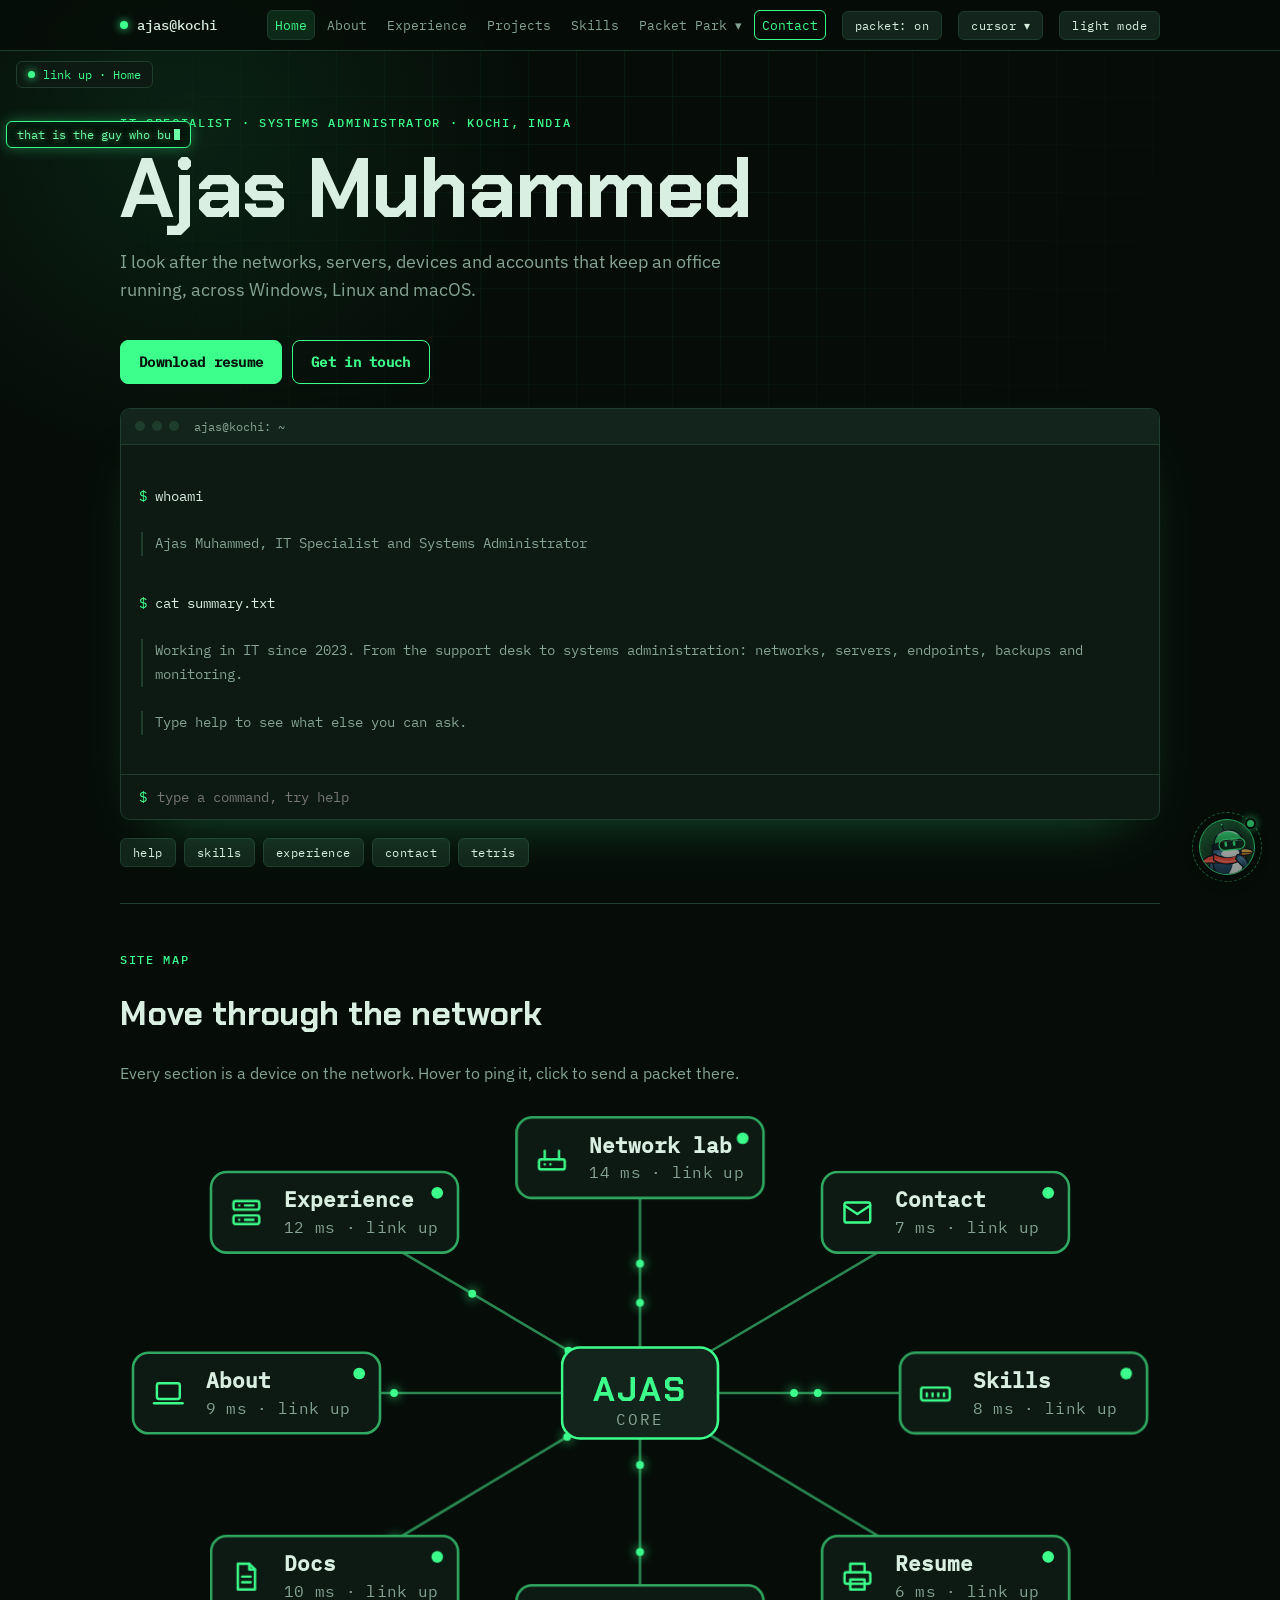
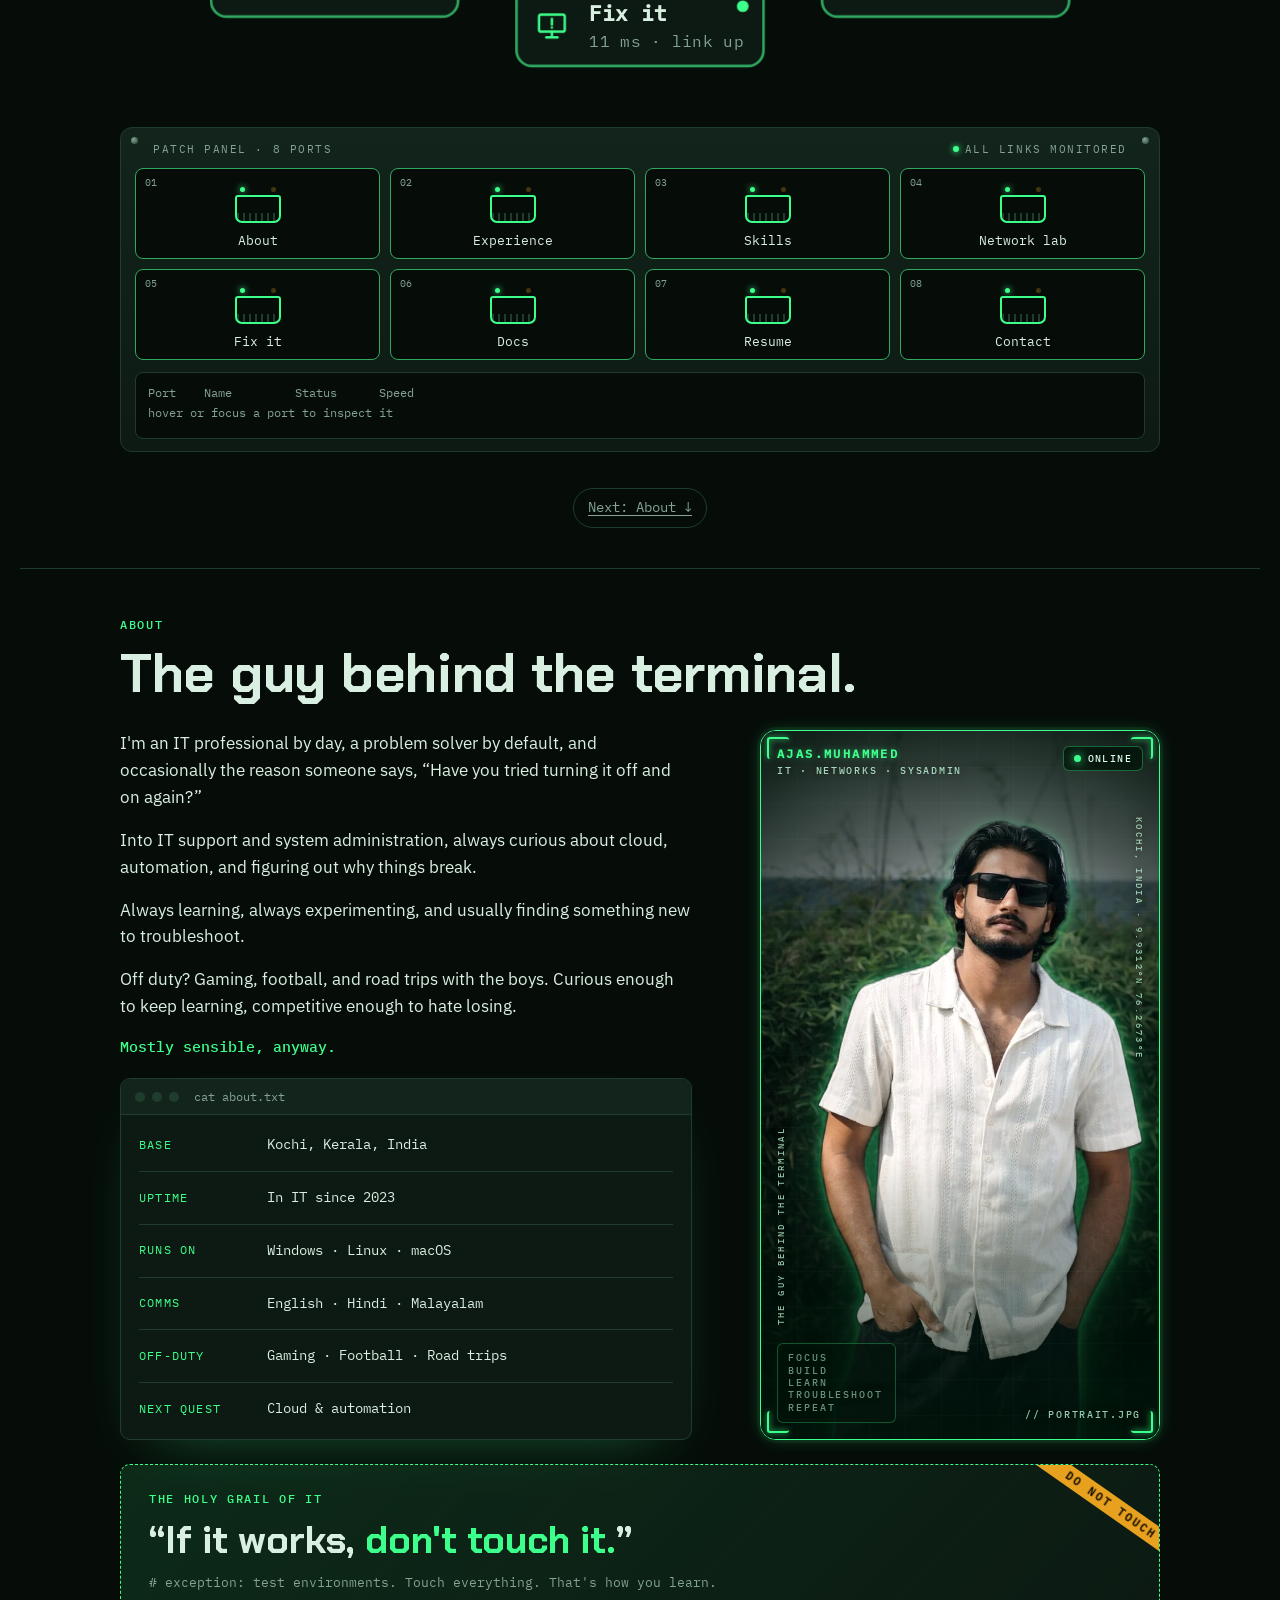
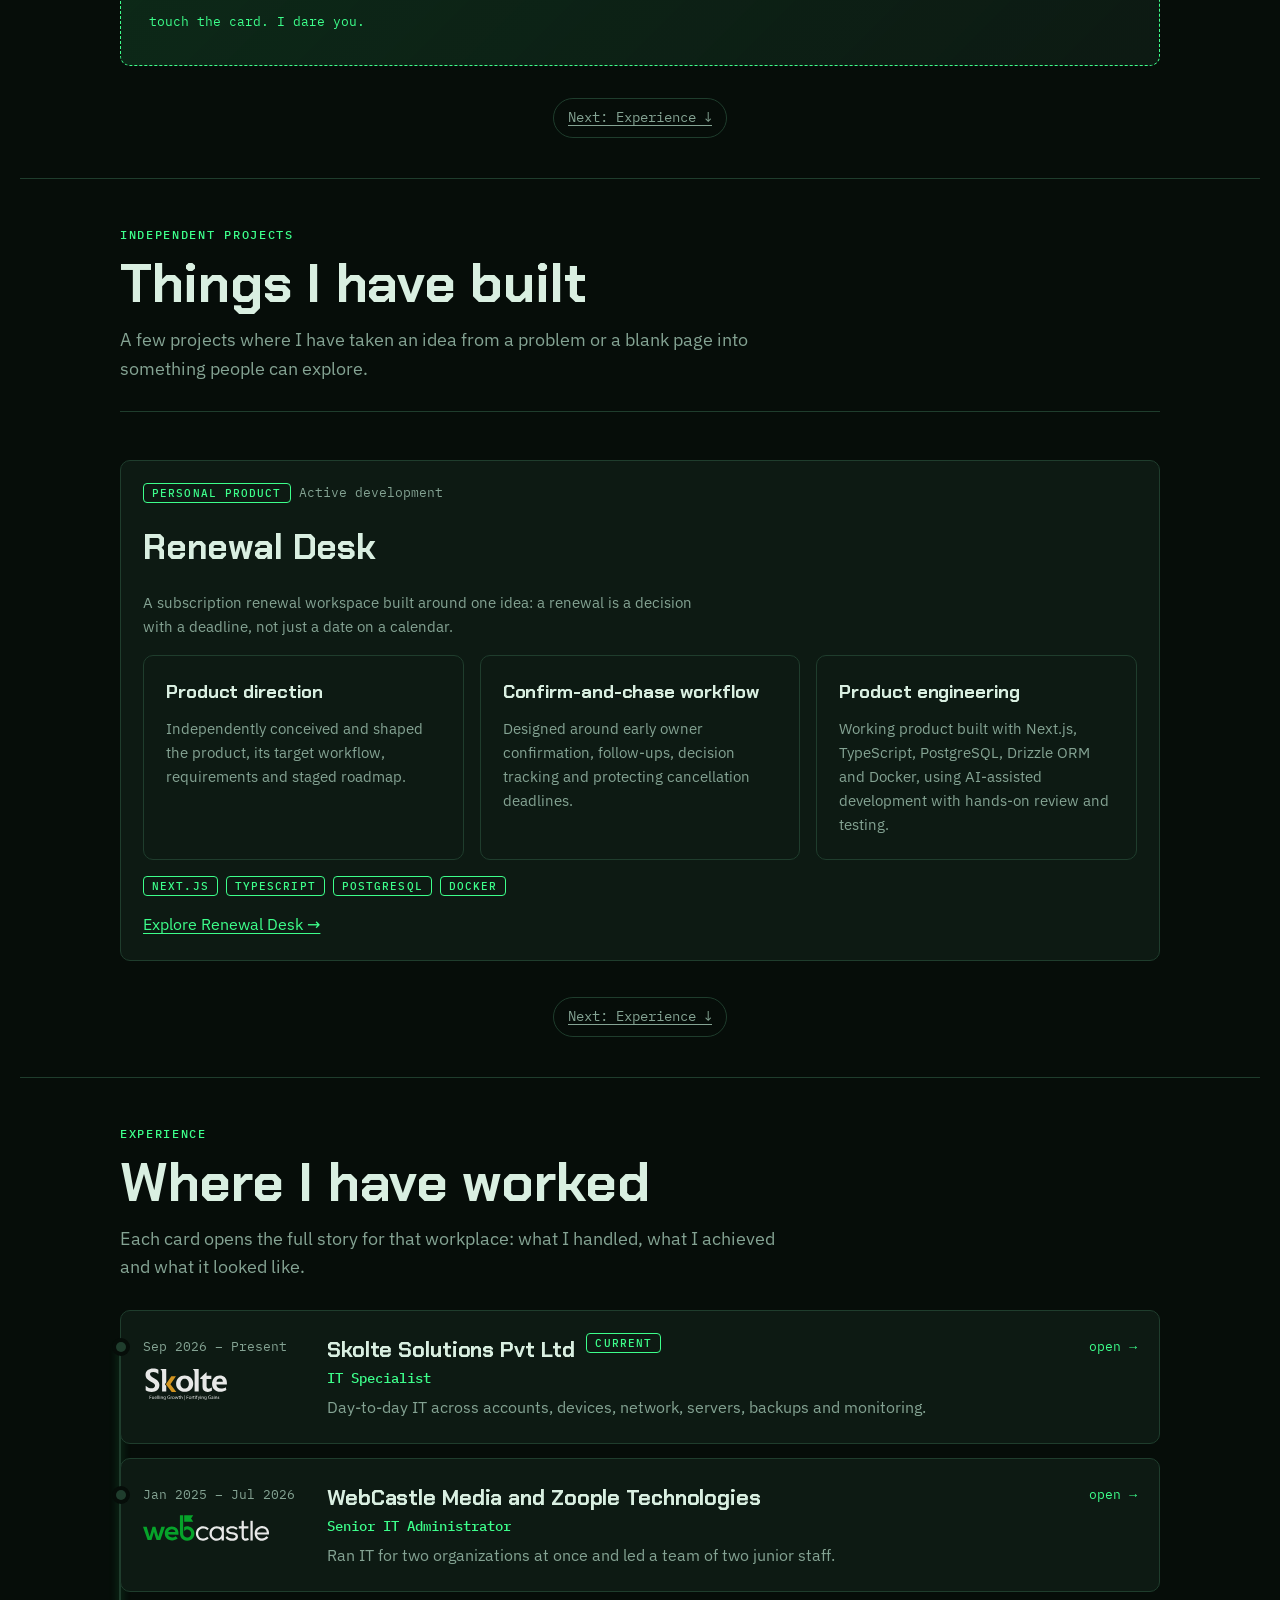
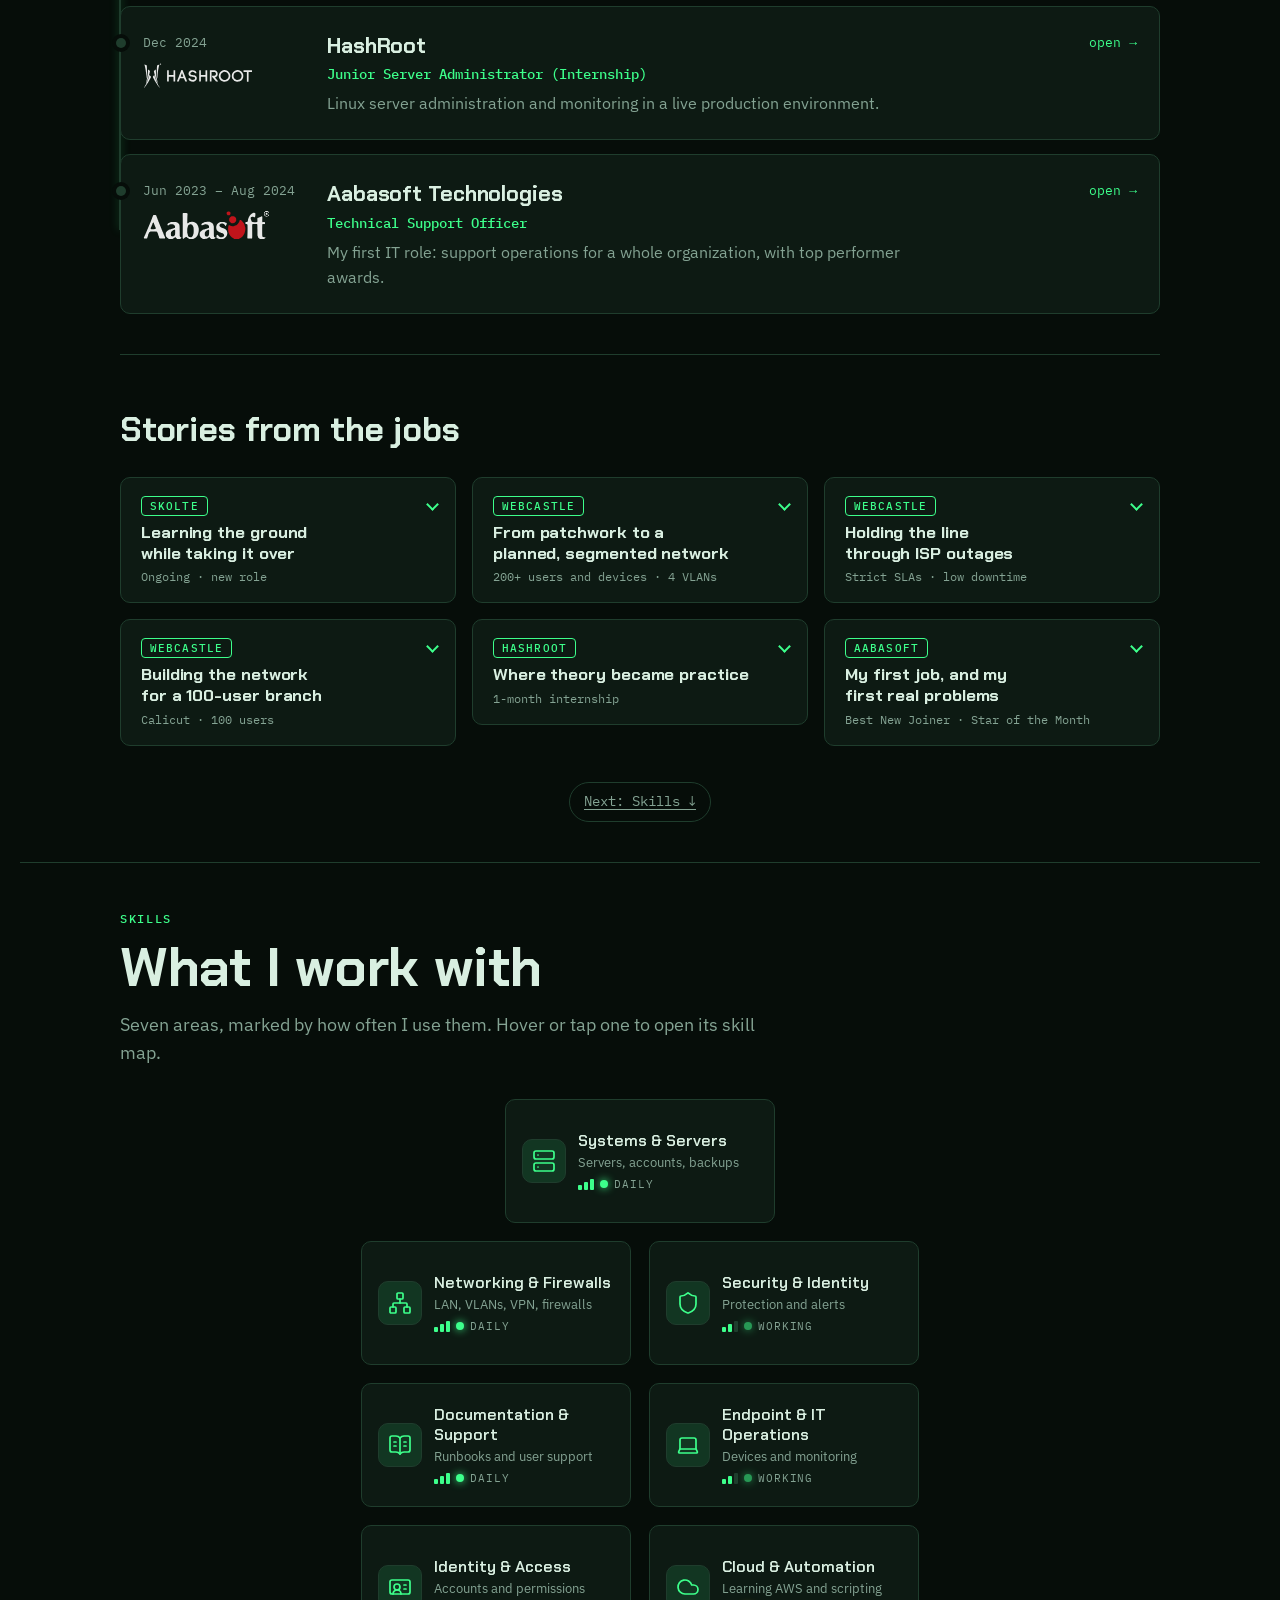
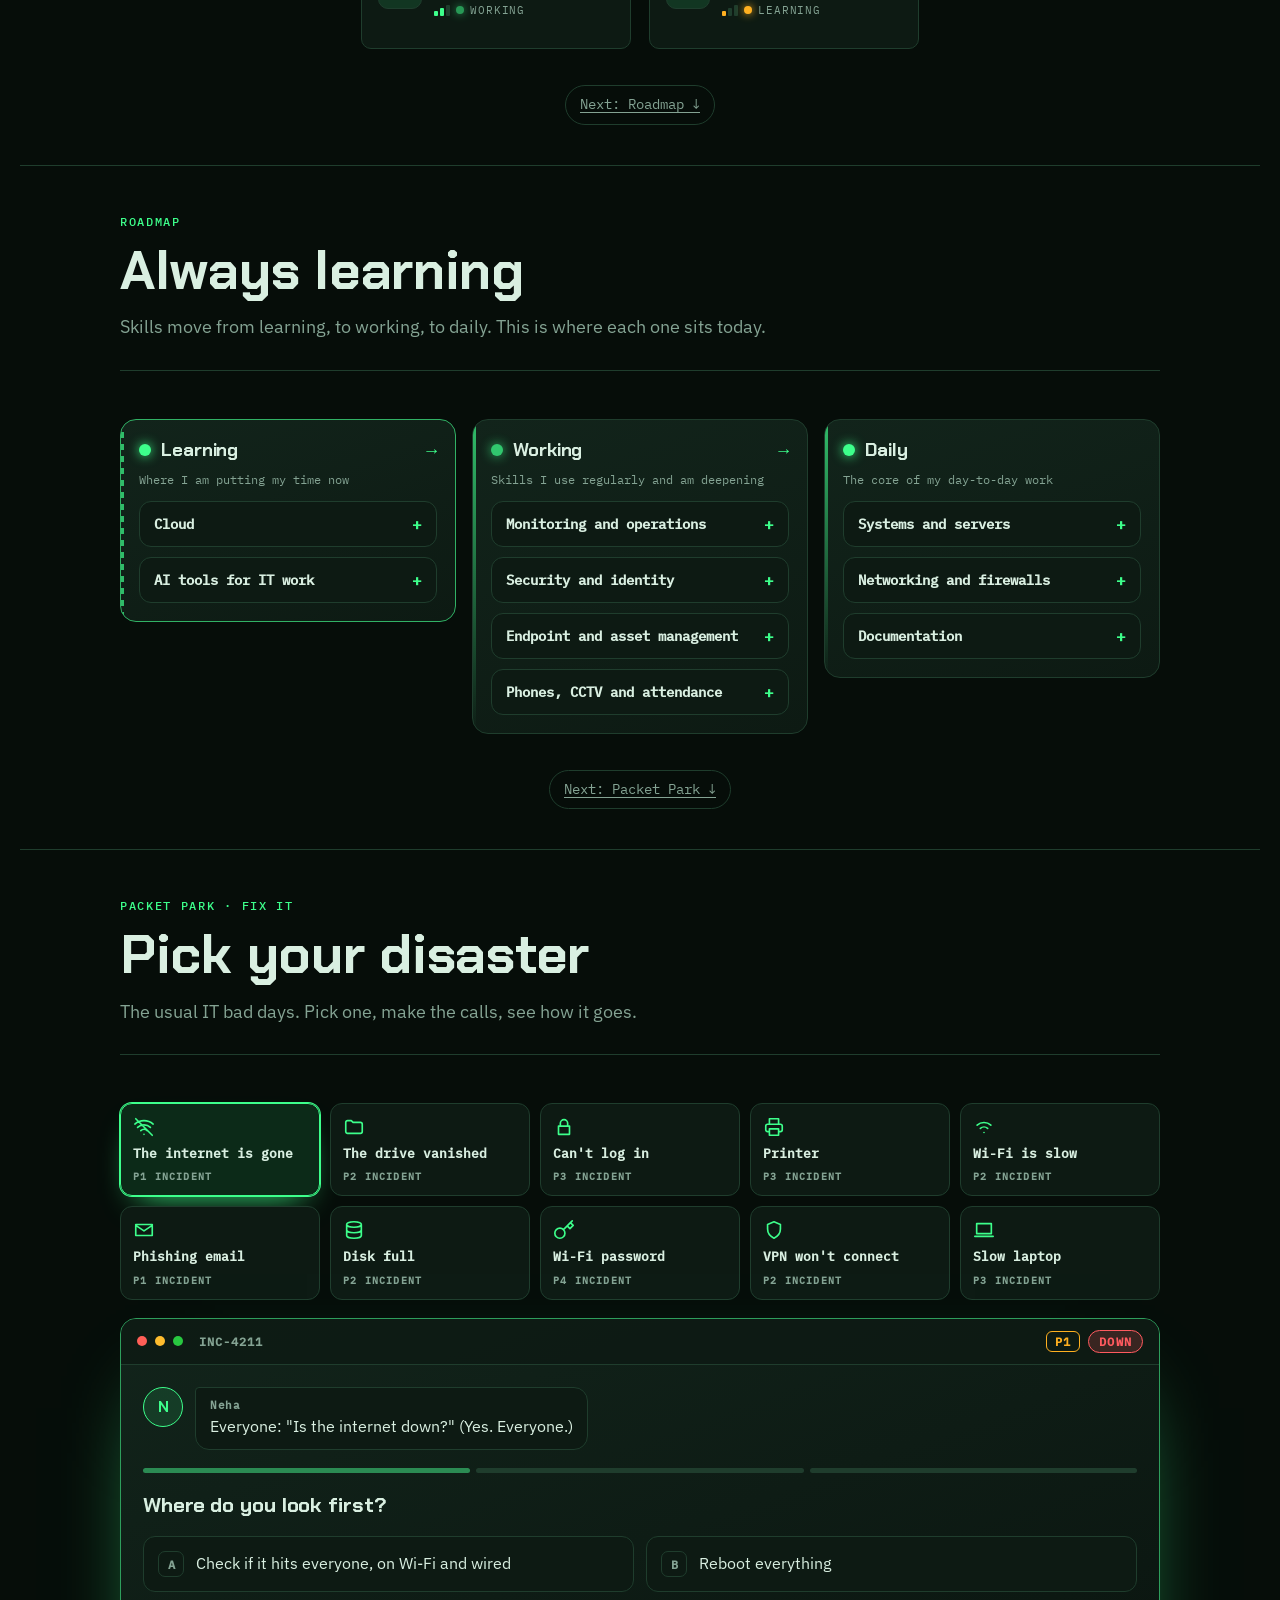
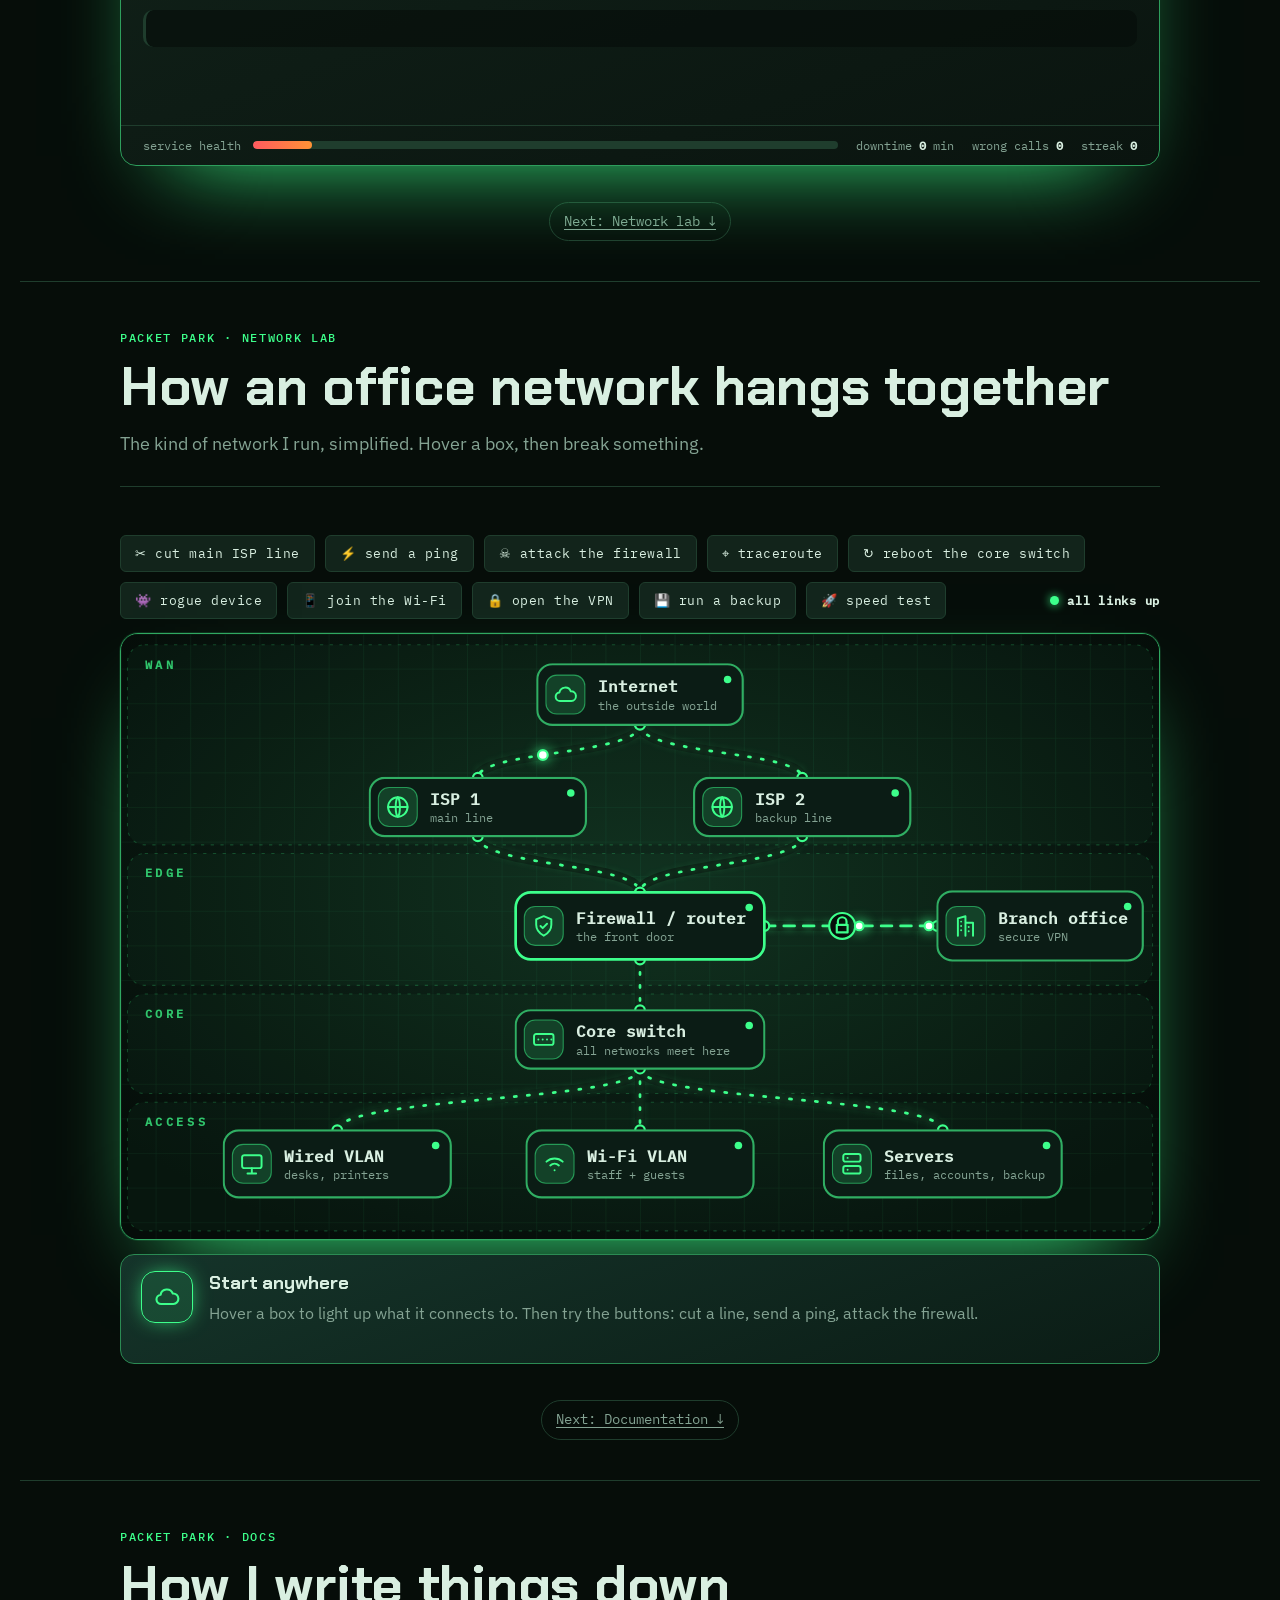
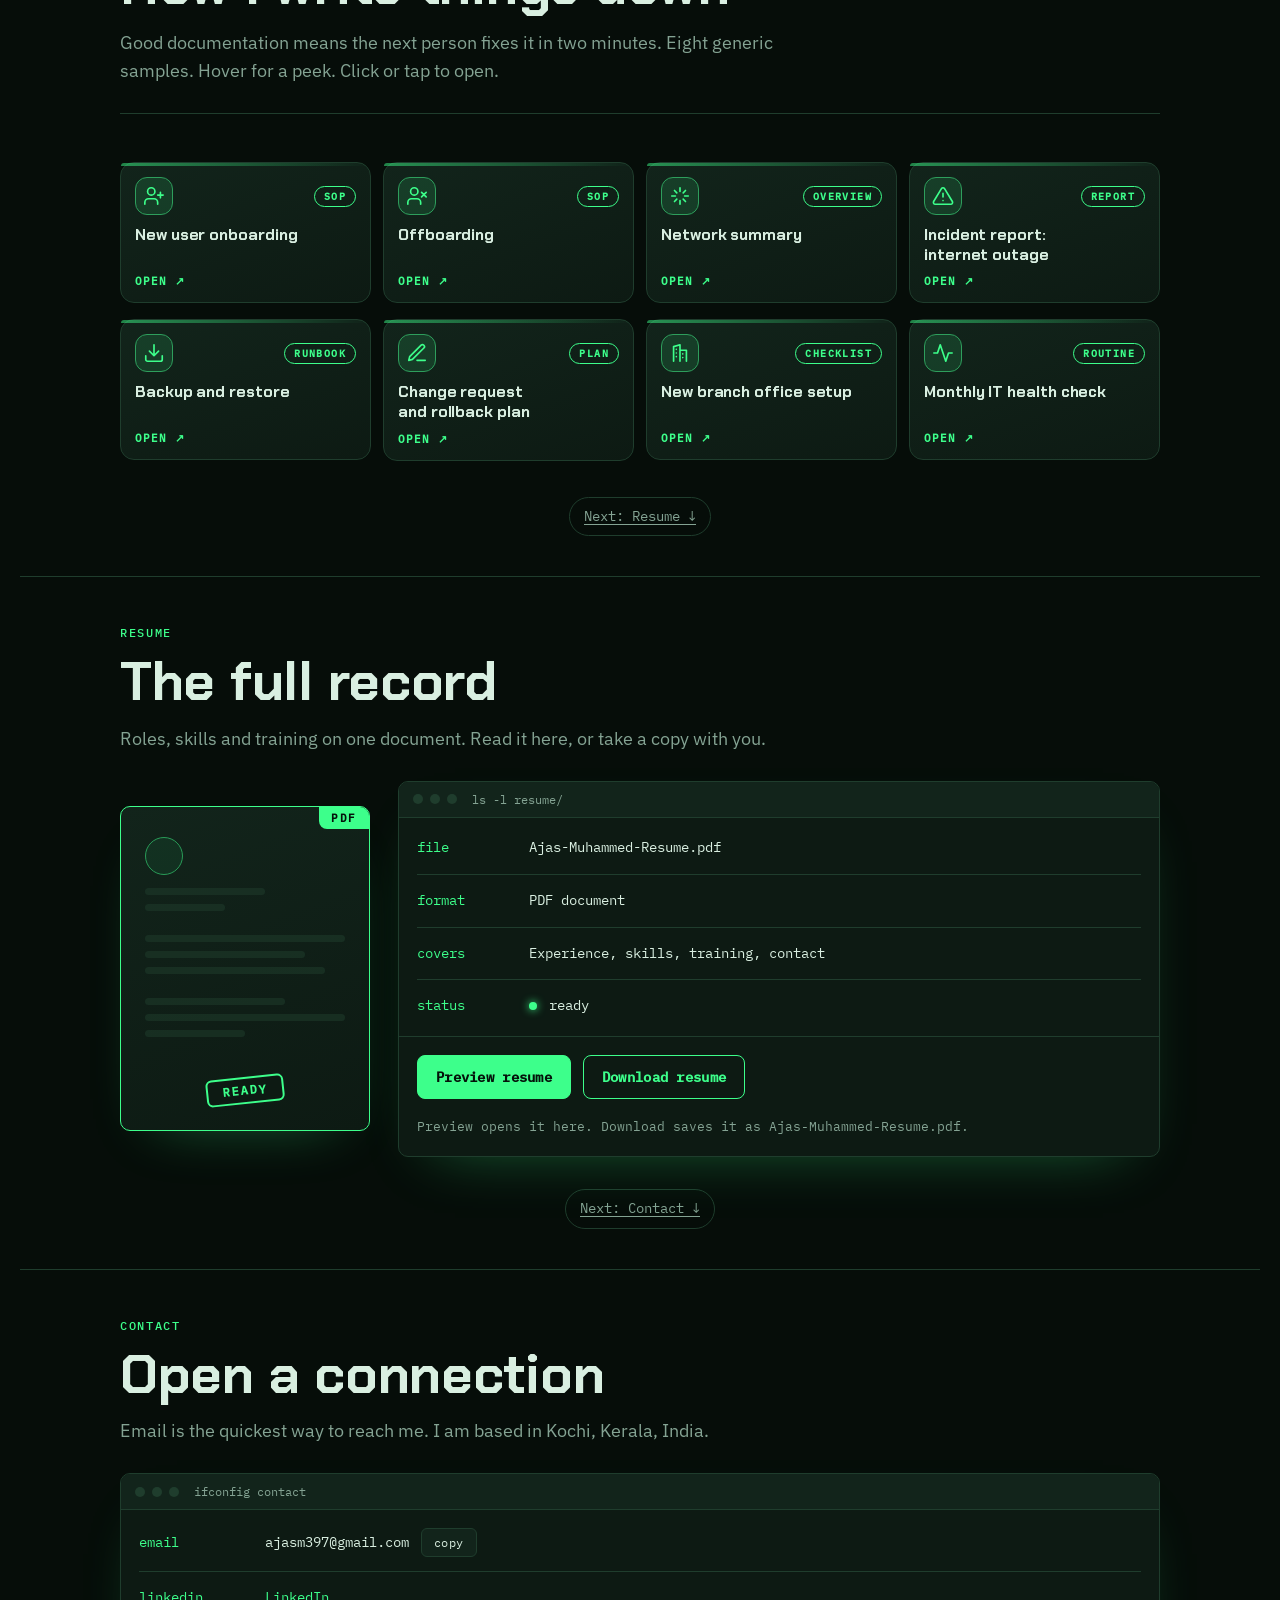
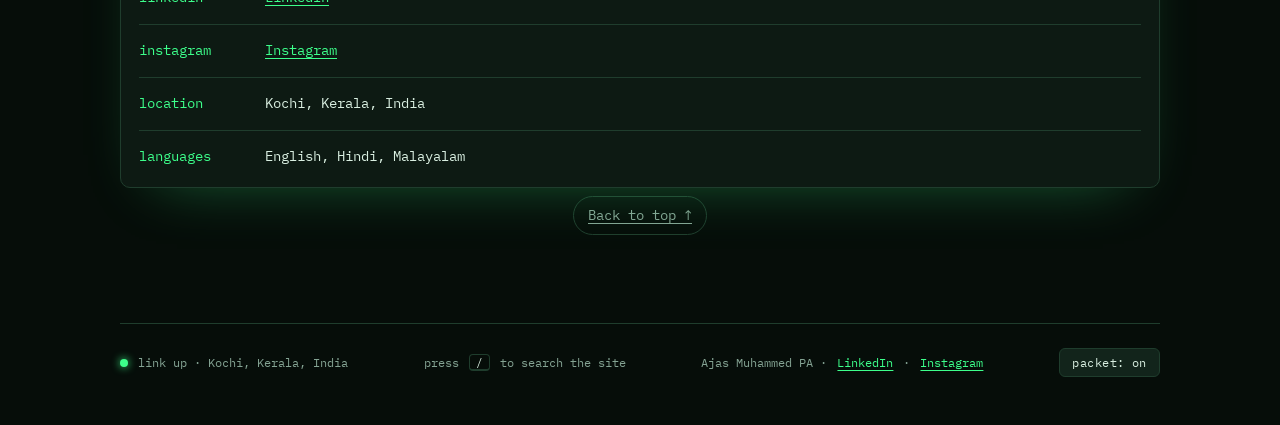
==== commit 0f35e926: "Add Renewal Desk to portfolio projects" ====
--- a/index.html
+++ b/index.html
@@ -19,7 +19,7 @@
 <header class="top"><div class="wrap bar">
 <a class="brand" href="index.html#home"><span class="led" aria-hidden="true"></span>ajas@kochi</a>
 <nav class="nav" aria-label="Main">
-<a href="index.html#home">Home</a><a href="index.html#about">About</a><a href="index.html#experience">Experience</a><a href="index.html#skills">Skills</a><div class="dd"><button class="dd-b" type="button" aria-haspopup="true" aria-expanded="false">Packet Park <span aria-hidden="true">▾</span></button><div class="dd-m"><a href="index.html#fixit">Fix it</a><a href="index.html#lab">Network lab</a><a href="index.html#docs">Docs</a></div></div><a class="cta" href="index.html#contact">Contact</a>
+<a href="index.html#home">Home</a><a href="index.html#about">About</a><a href="index.html#experience">Experience</a><a href="index.html#projects">Projects</a><a href="index.html#skills">Skills</a><div class="dd"><button class="dd-b" type="button" aria-haspopup="true" aria-expanded="false">Packet Park <span aria-hidden="true">▾</span></button><div class="dd-m"><a href="index.html#fixit">Fix it</a><a href="index.html#lab">Network lab</a><a href="index.html#docs">Docs</a></div></div><a class="cta" href="index.html#contact">Contact</a>
 </nav>
 <button class="chip" id="pilot-toggle-top" data-packet type="button" aria-pressed="true" aria-label="Turn Packet the penguin on or off">packet: on</button>
 <button class="chip" id="theme" type="button" aria-label="Switch colour theme">light mode</button>
@@ -96,6 +96,32 @@
 <p class="note"># exception: test environments. Touch everything. That's how you learn.</p>
 <div class="act"><span class="hint" id="hint">touch the card. I dare you.</span><span class="oops" id="oops" role="status" aria-live="polite"></span></div>
 </figure>
+</section>
+<div class="wrap next"><a href="index.html#experience">Next: Experience <span aria-hidden="true">↓</span></a></div>
+</section>
+<section class="part" id="projects">
+<section class="wrap pagehead">
+<p class="eyebrow">Independent projects</p>
+<h2 class="sec-title">Things I have built</h2>
+<p class="lede">A few projects where I have taken an idea from a problem or a blank page into something people can explore.</p>
+</section>
+<section class="wrap block">
+<article class="card" style="gap:16px">
+<div style="display:flex;flex-wrap:wrap;gap:8px;align-items:center">
+<span class="tag">Personal product</span><span class="note">Active development</span>
+</div>
+<h2 style="font-size:clamp(1.6rem,4vw,2.2rem)">Renewal Desk</h2>
+<p class="lead">A subscription renewal workspace built around one idea: a renewal is a decision with a deadline, not just a date on a calendar.</p>
+<div class="cards">
+<div class="card"><h3>Product direction</h3><p>Independently conceived and shaped the product, its target workflow, requirements and staged roadmap.</p></div>
+<div class="card"><h3>Confirm-and-chase workflow</h3><p>Designed around early owner confirmation, follow-ups, decision tracking and protecting cancellation deadlines.</p></div>
+<div class="card"><h3>Product engineering</h3><p>Working product built with Next.js, TypeScript, PostgreSQL, Drizzle ORM and Docker, using AI-assisted development with hands-on review and testing.</p></div>
+</div>
+<div class="rd-stack" style="display:flex;flex-wrap:wrap;gap:8px">
+<span class="tag">Next.js</span><span class="tag">TypeScript</span><span class="tag">PostgreSQL</span><span class="tag">Docker</span>
+</div>
+<div><a class="more" href="renewal-desk.html">Explore Renewal Desk →</a></div>
+</article>
 </section>
 <div class="wrap next"><a href="index.html#experience">Next: Experience <span aria-hidden="true">↓</span></a></div>
 </section>
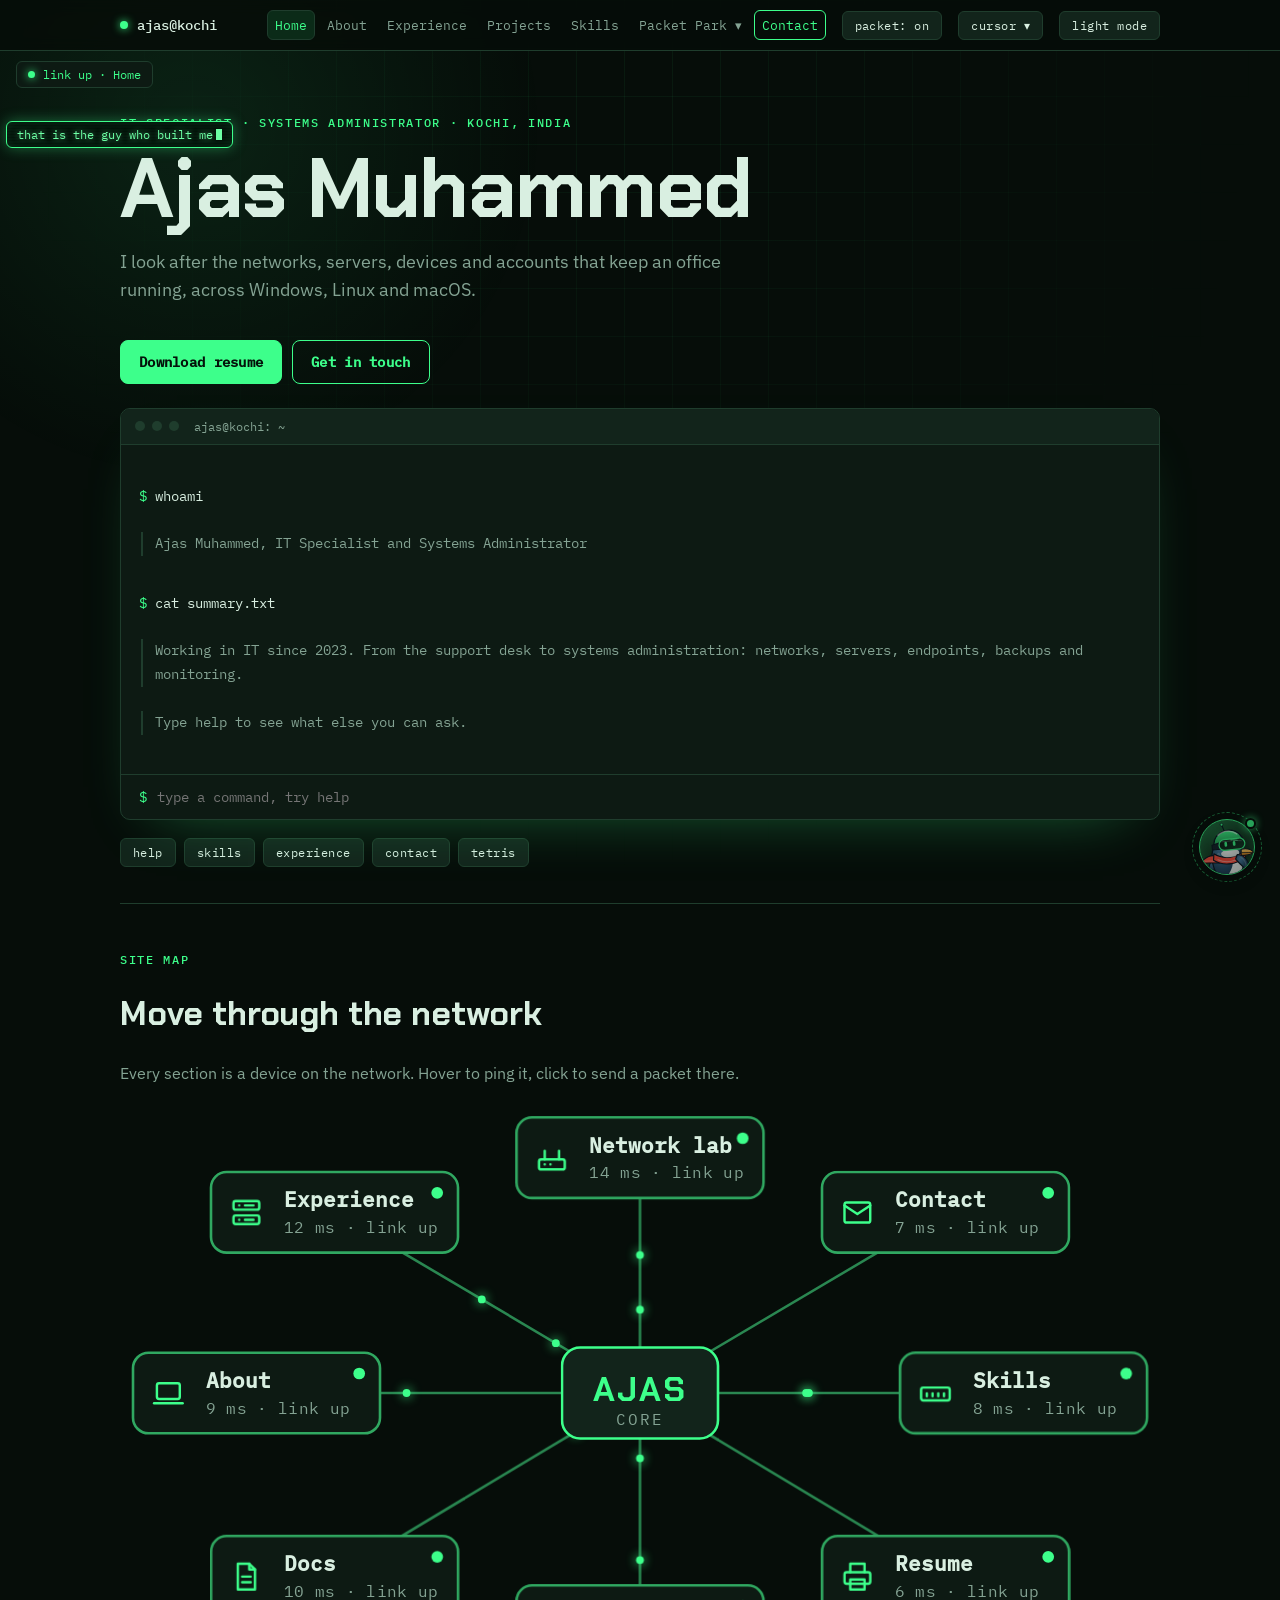
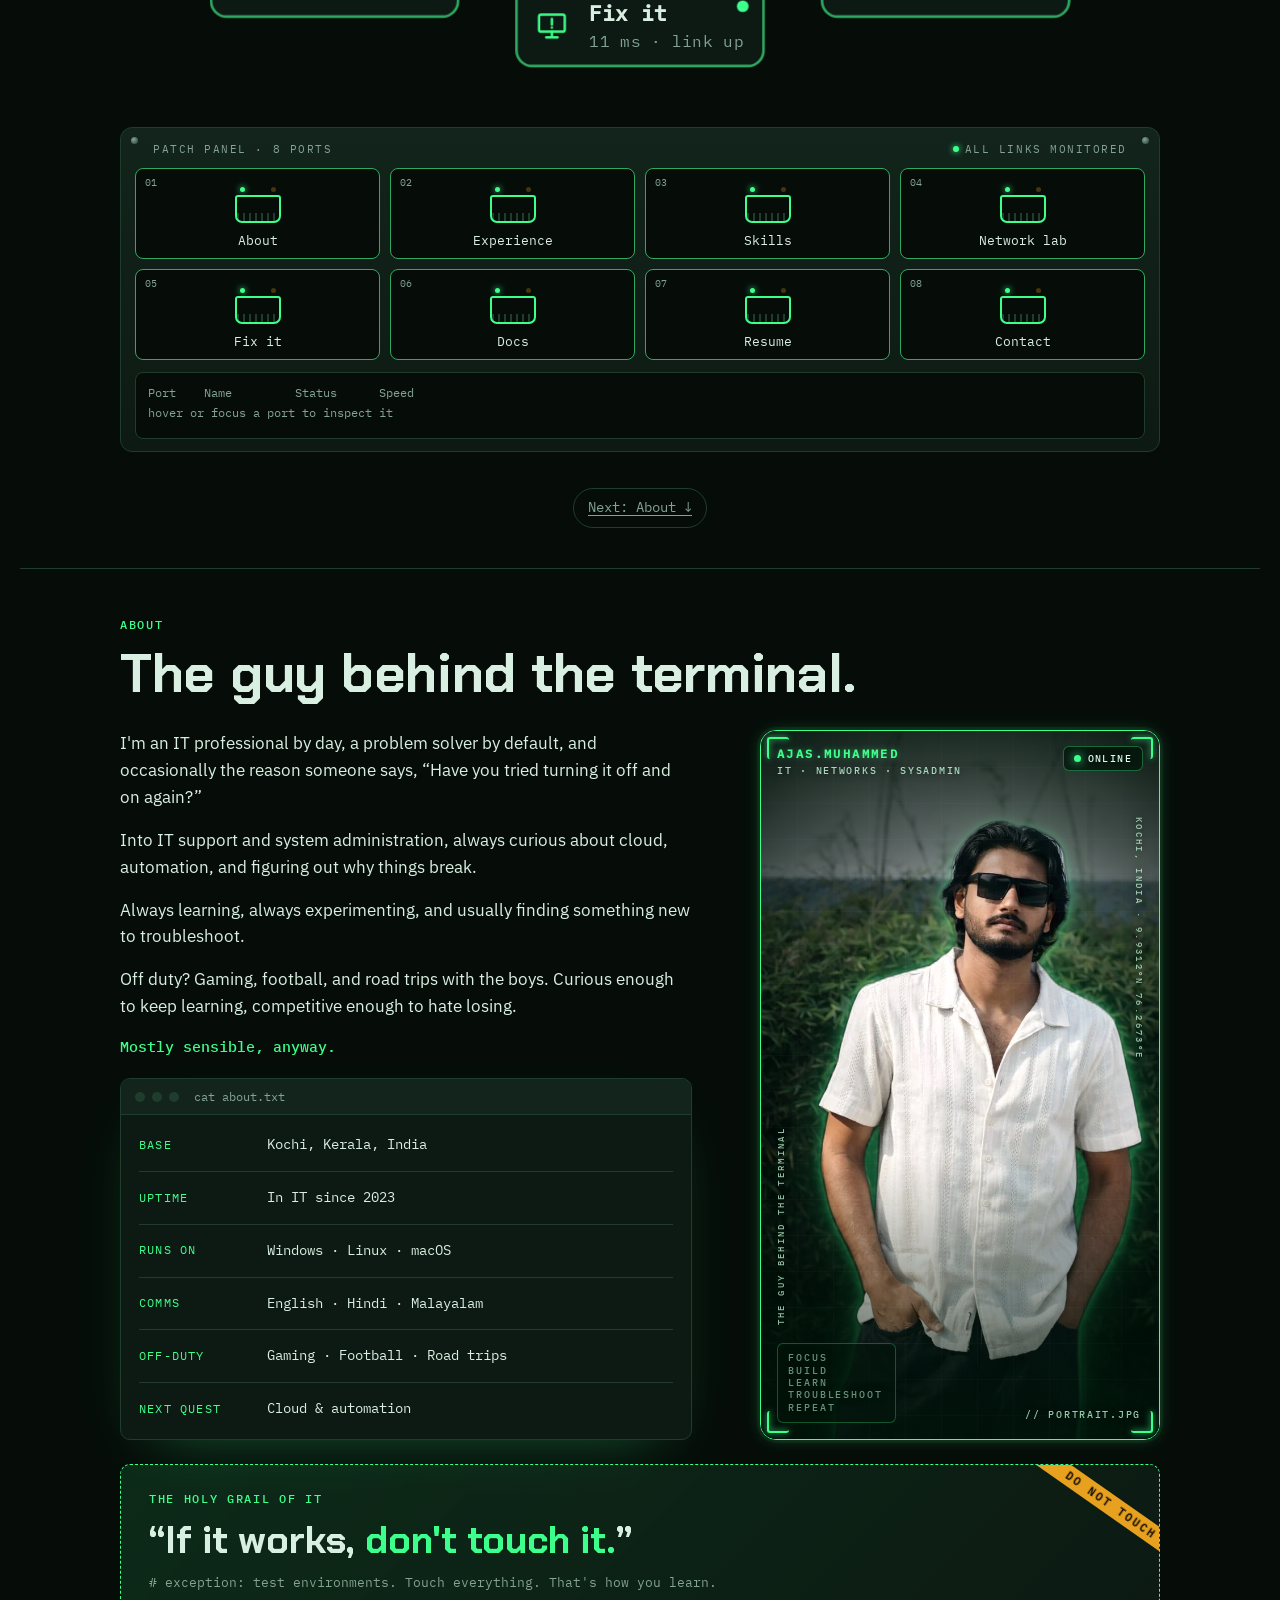
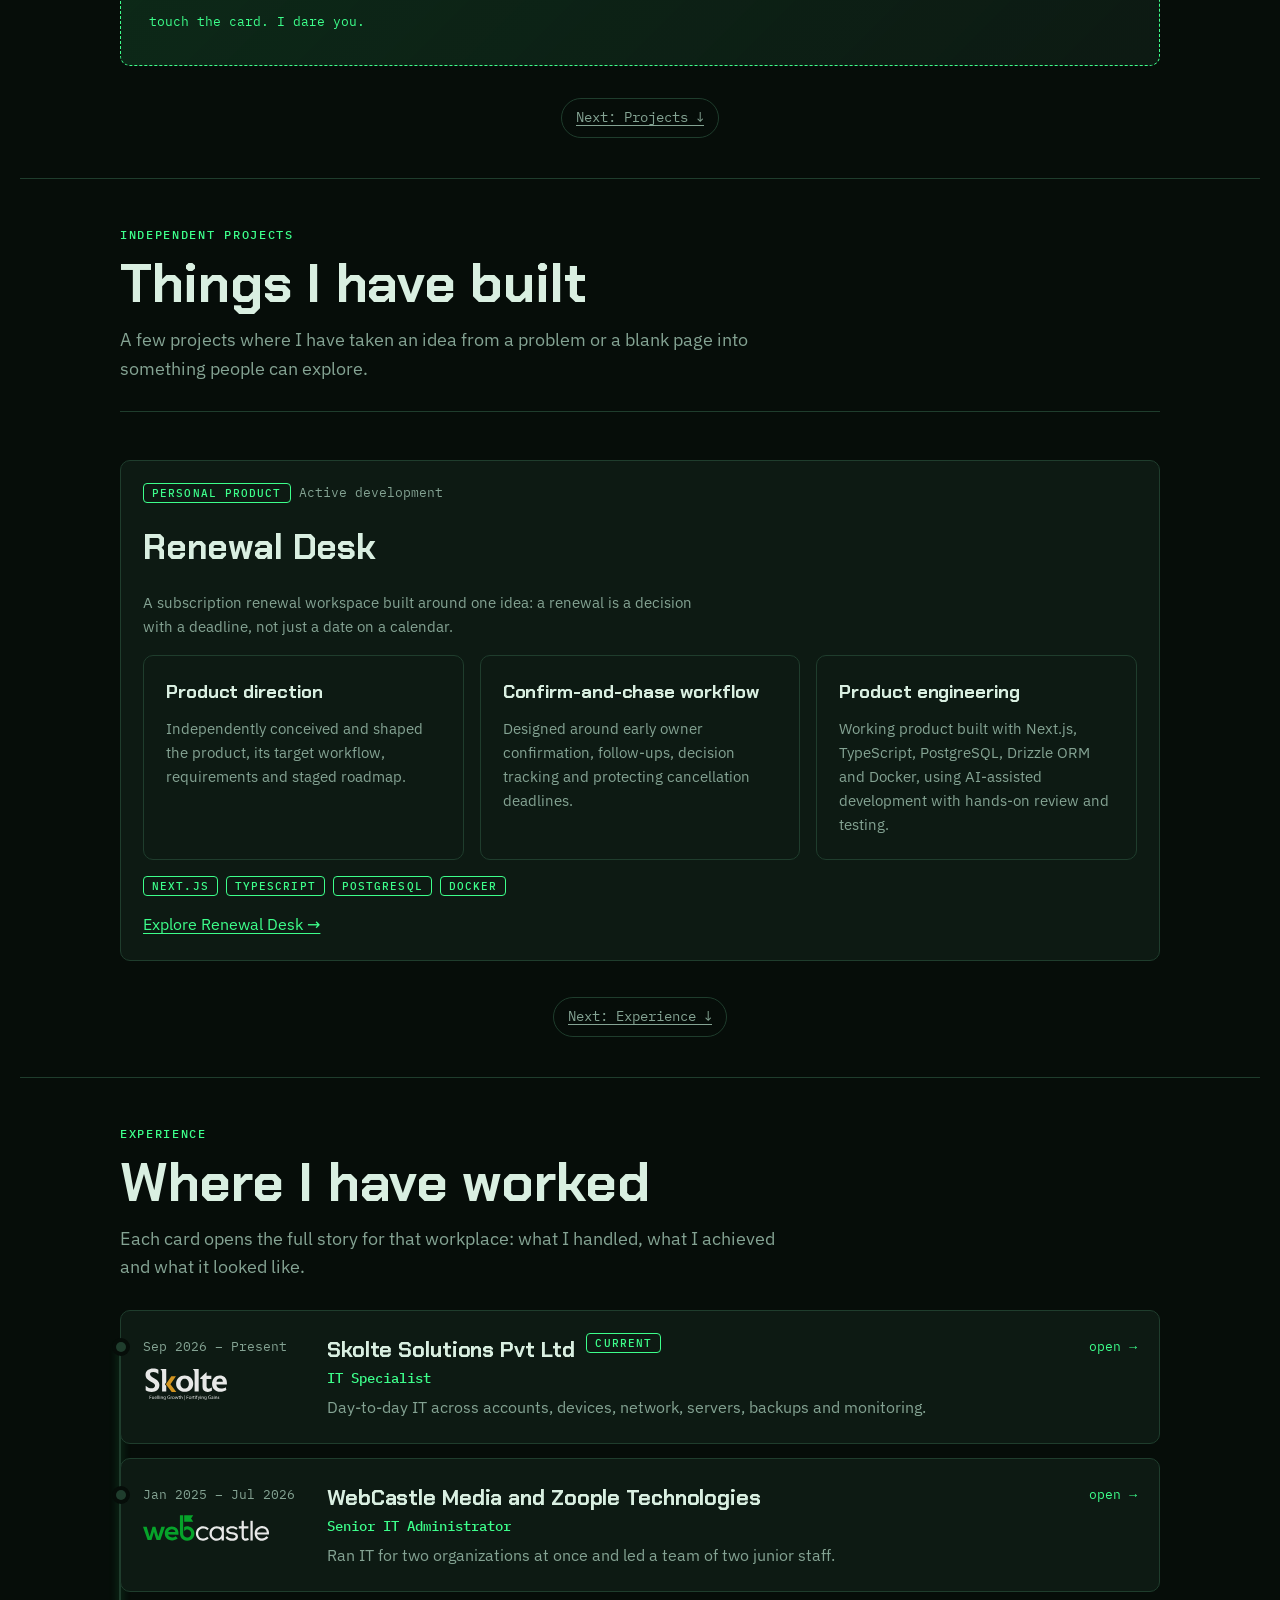
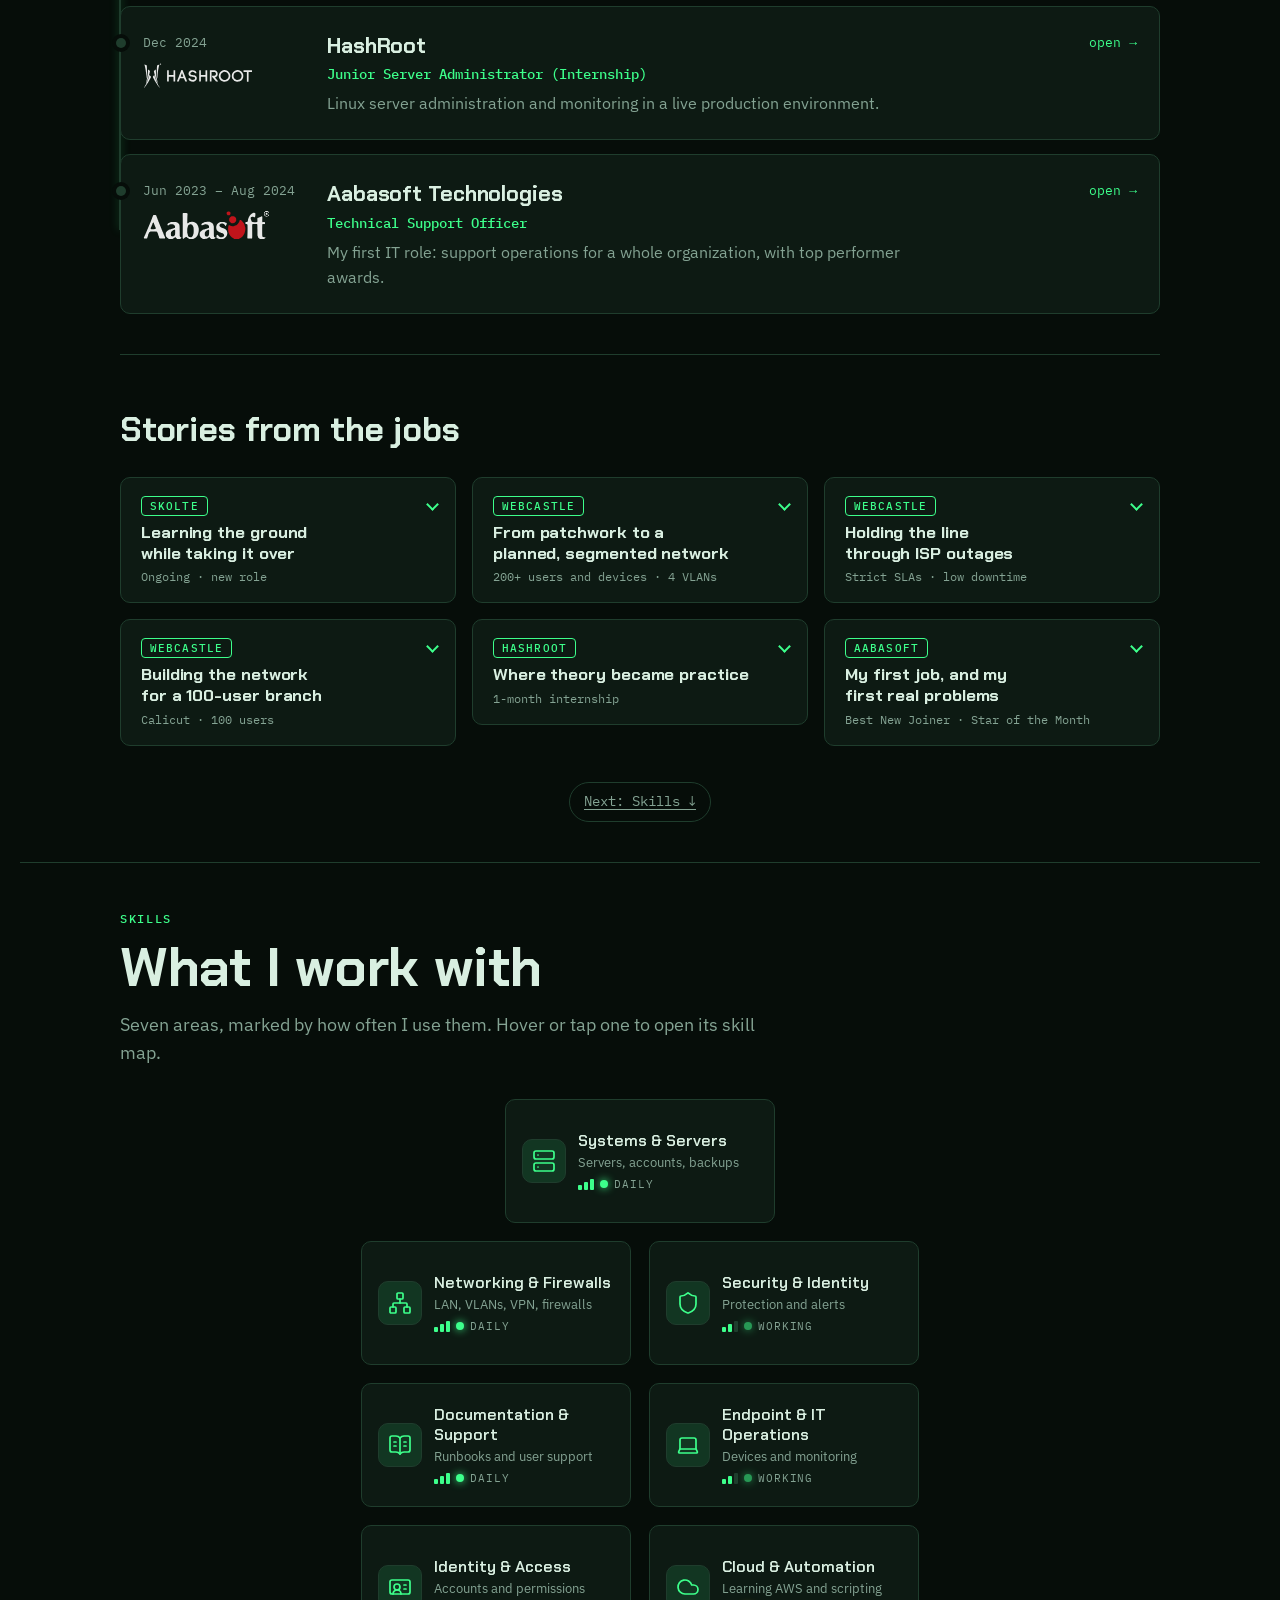
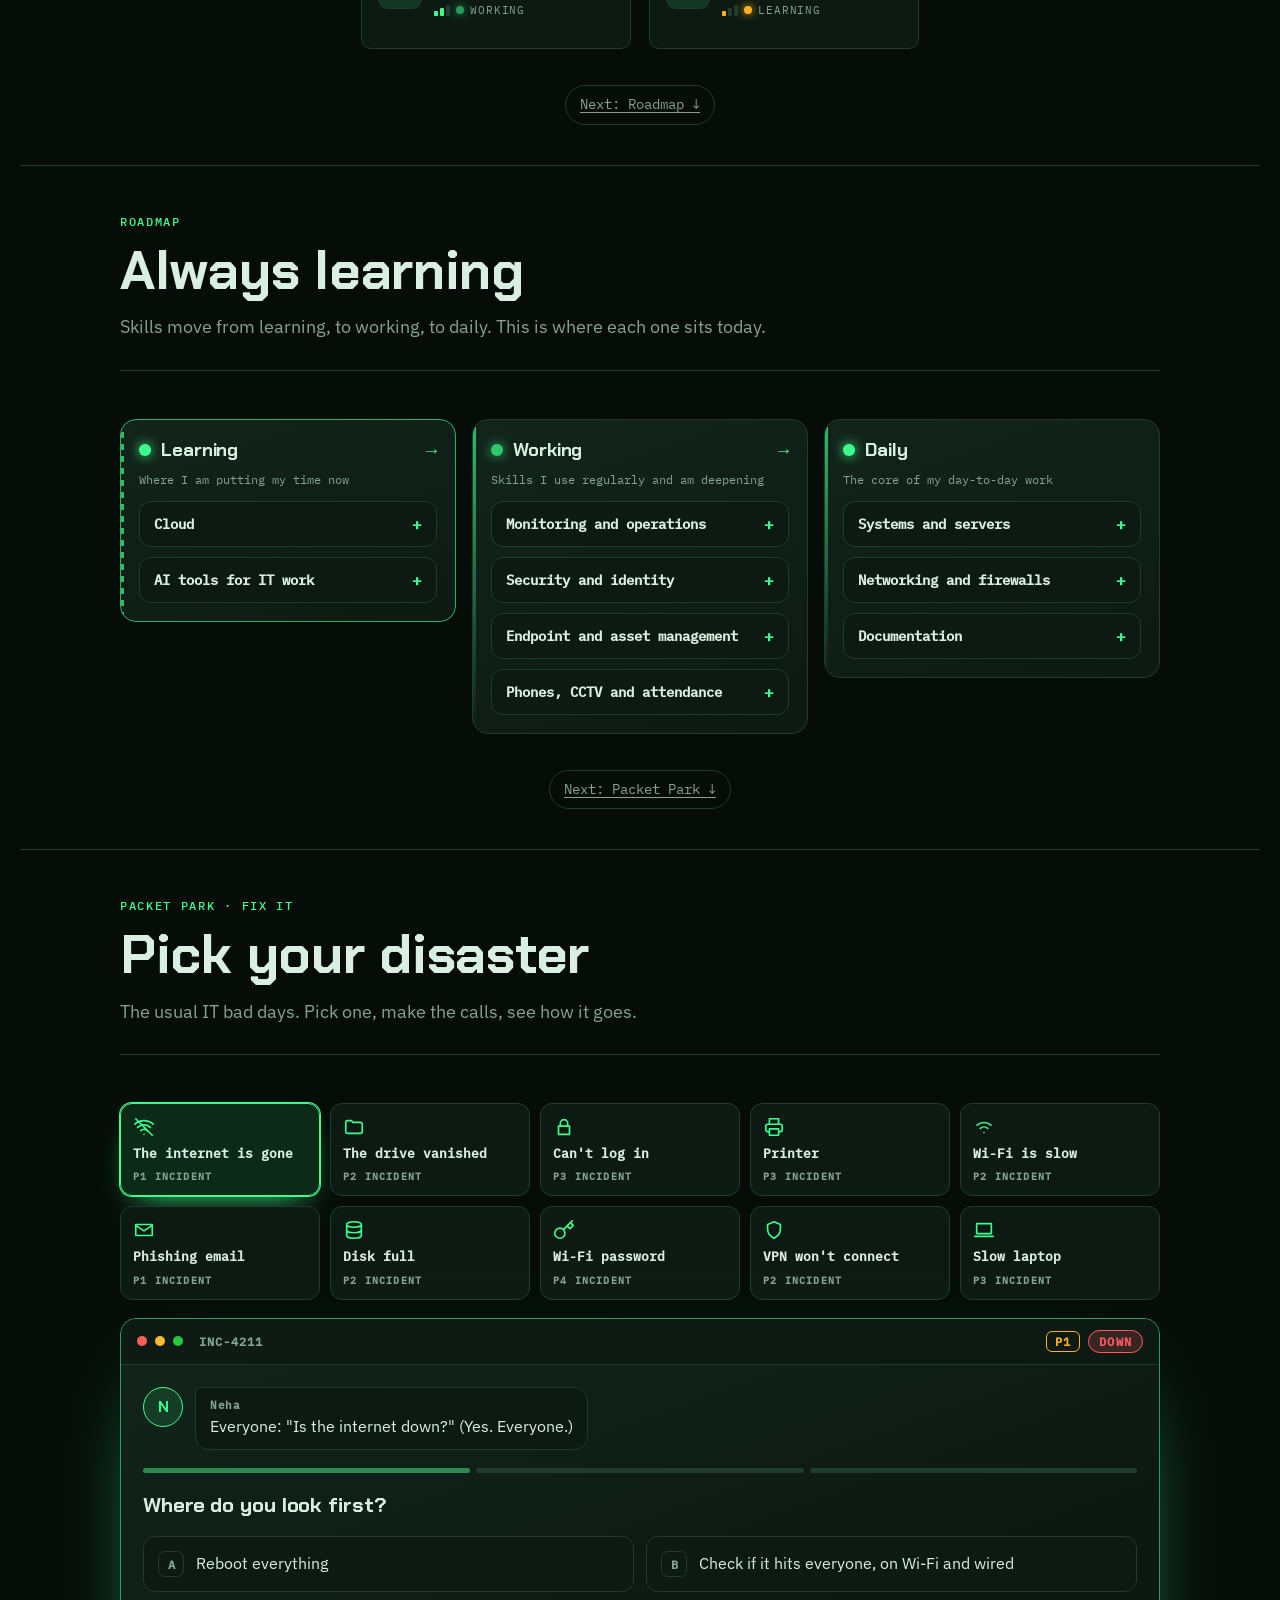
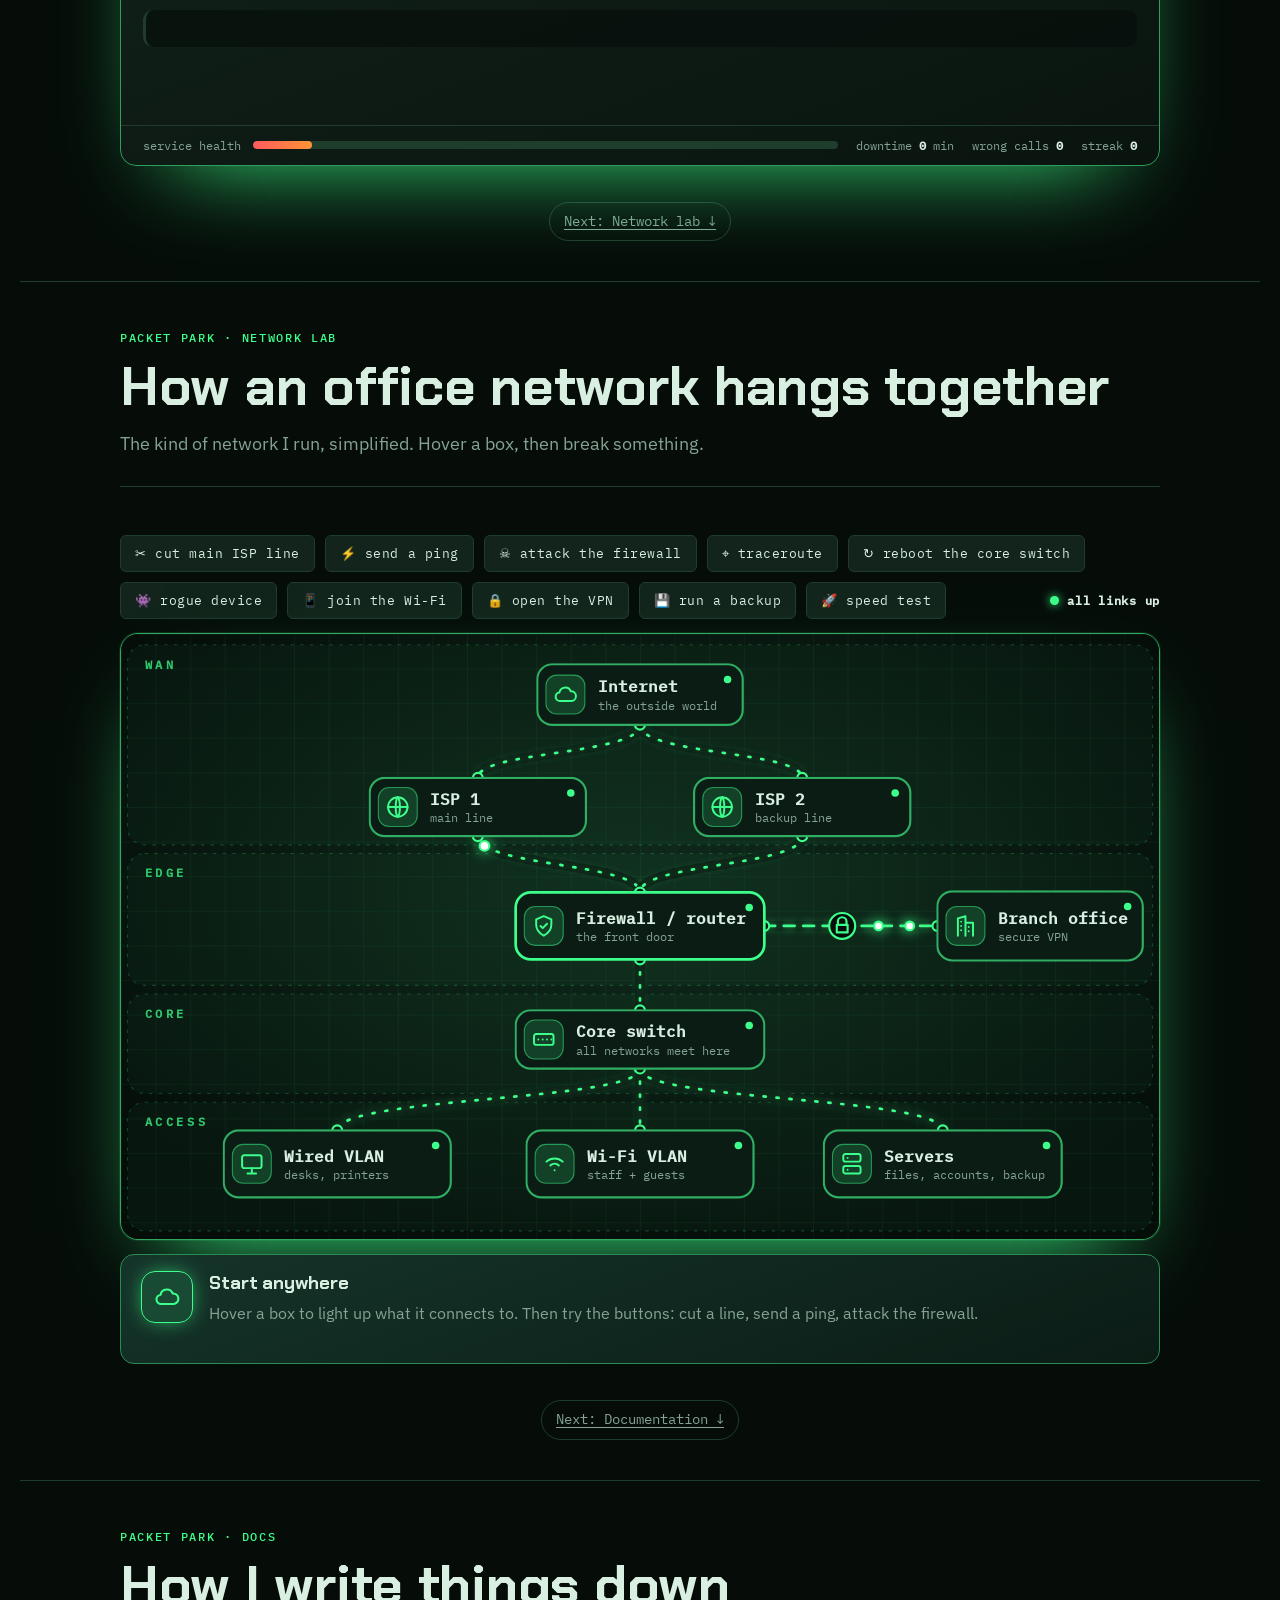
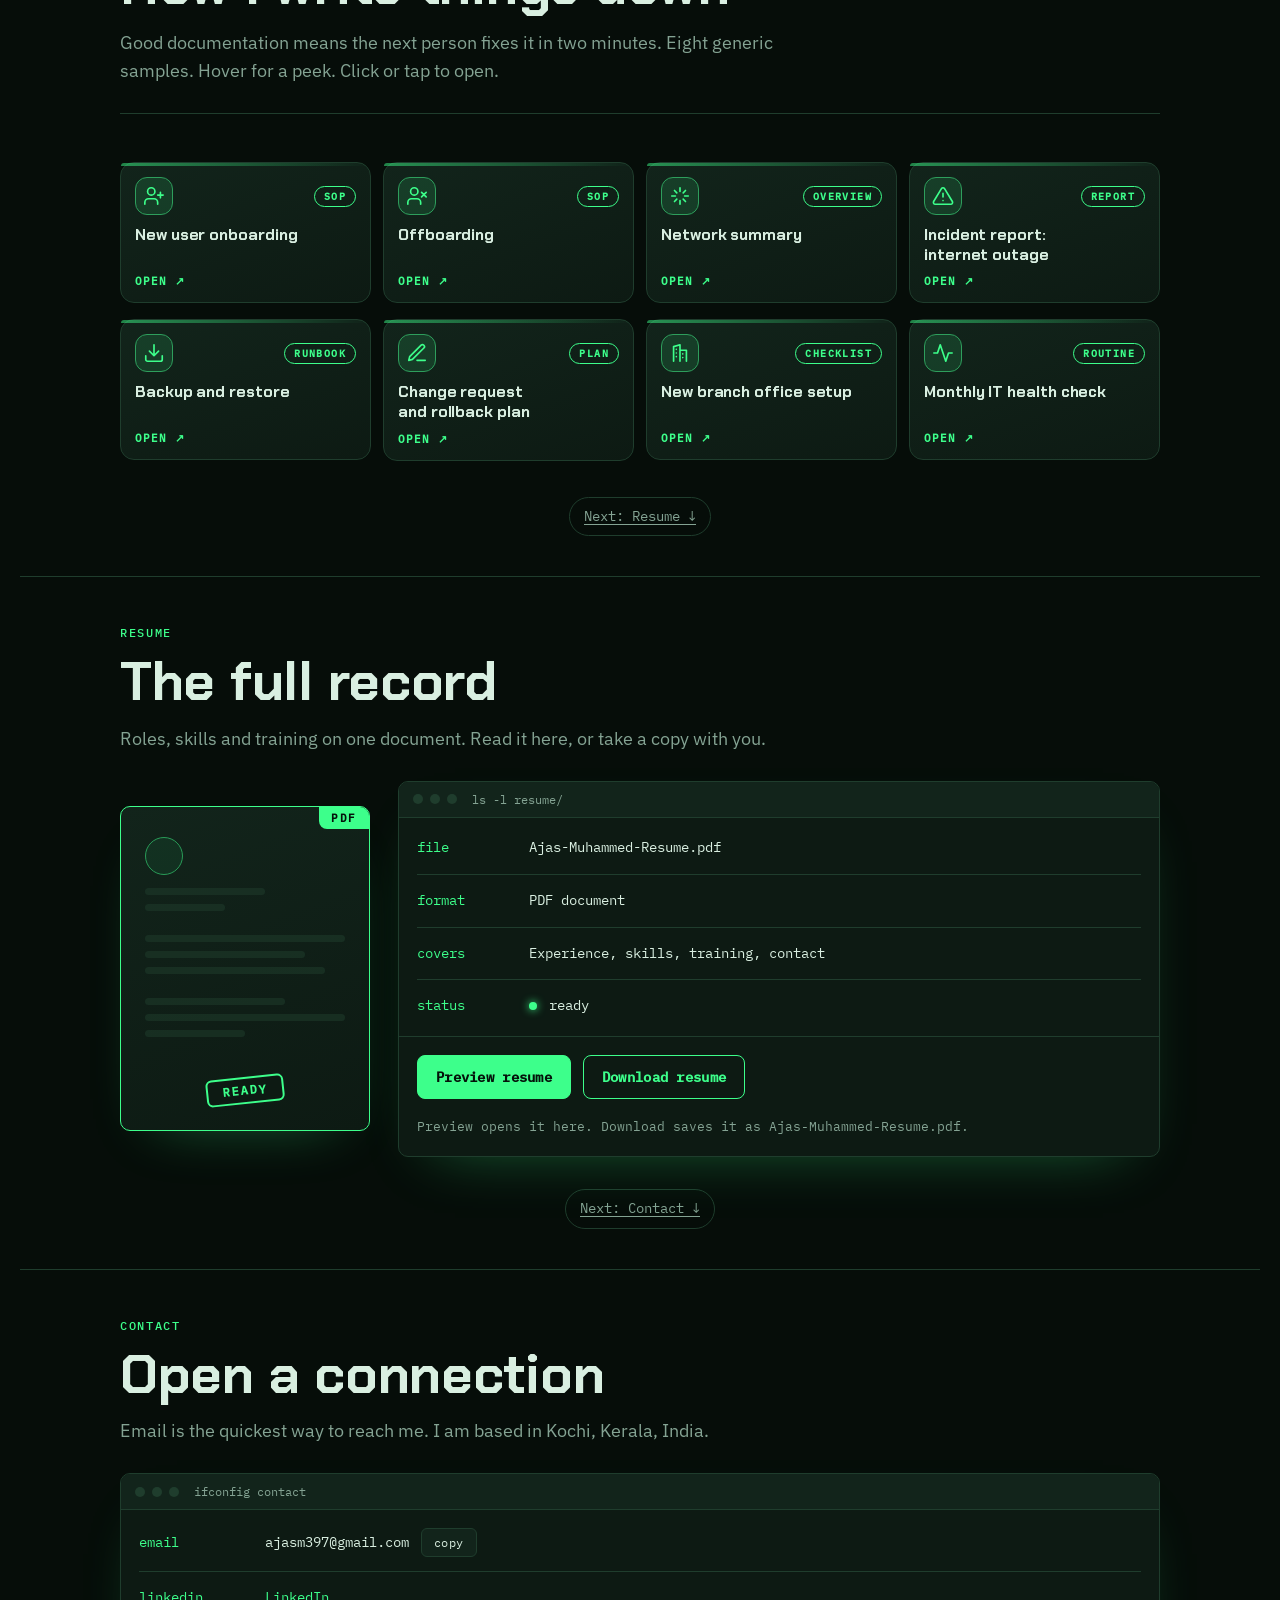
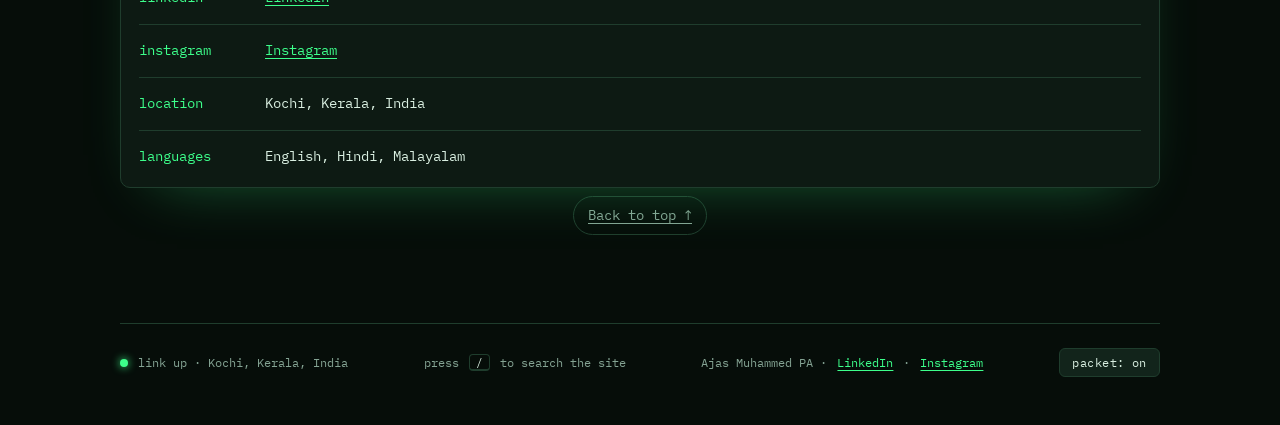
==== commit df137090: "Link About section to Projects" ====
--- a/index.html
+++ b/index.html
@@ -97,7 +97,7 @@
 <div class="act"><span class="hint" id="hint">touch the card. I dare you.</span><span class="oops" id="oops" role="status" aria-live="polite"></span></div>
 </figure>
 </section>
-<div class="wrap next"><a href="index.html#experience">Next: Experience <span aria-hidden="true">↓</span></a></div>
+<div class="wrap next"><a href="index.html#projects">Next: Projects <span aria-hidden="true">↓</span></a></div>
 </section>
 <section class="part" id="projects">
 <section class="wrap pagehead">
